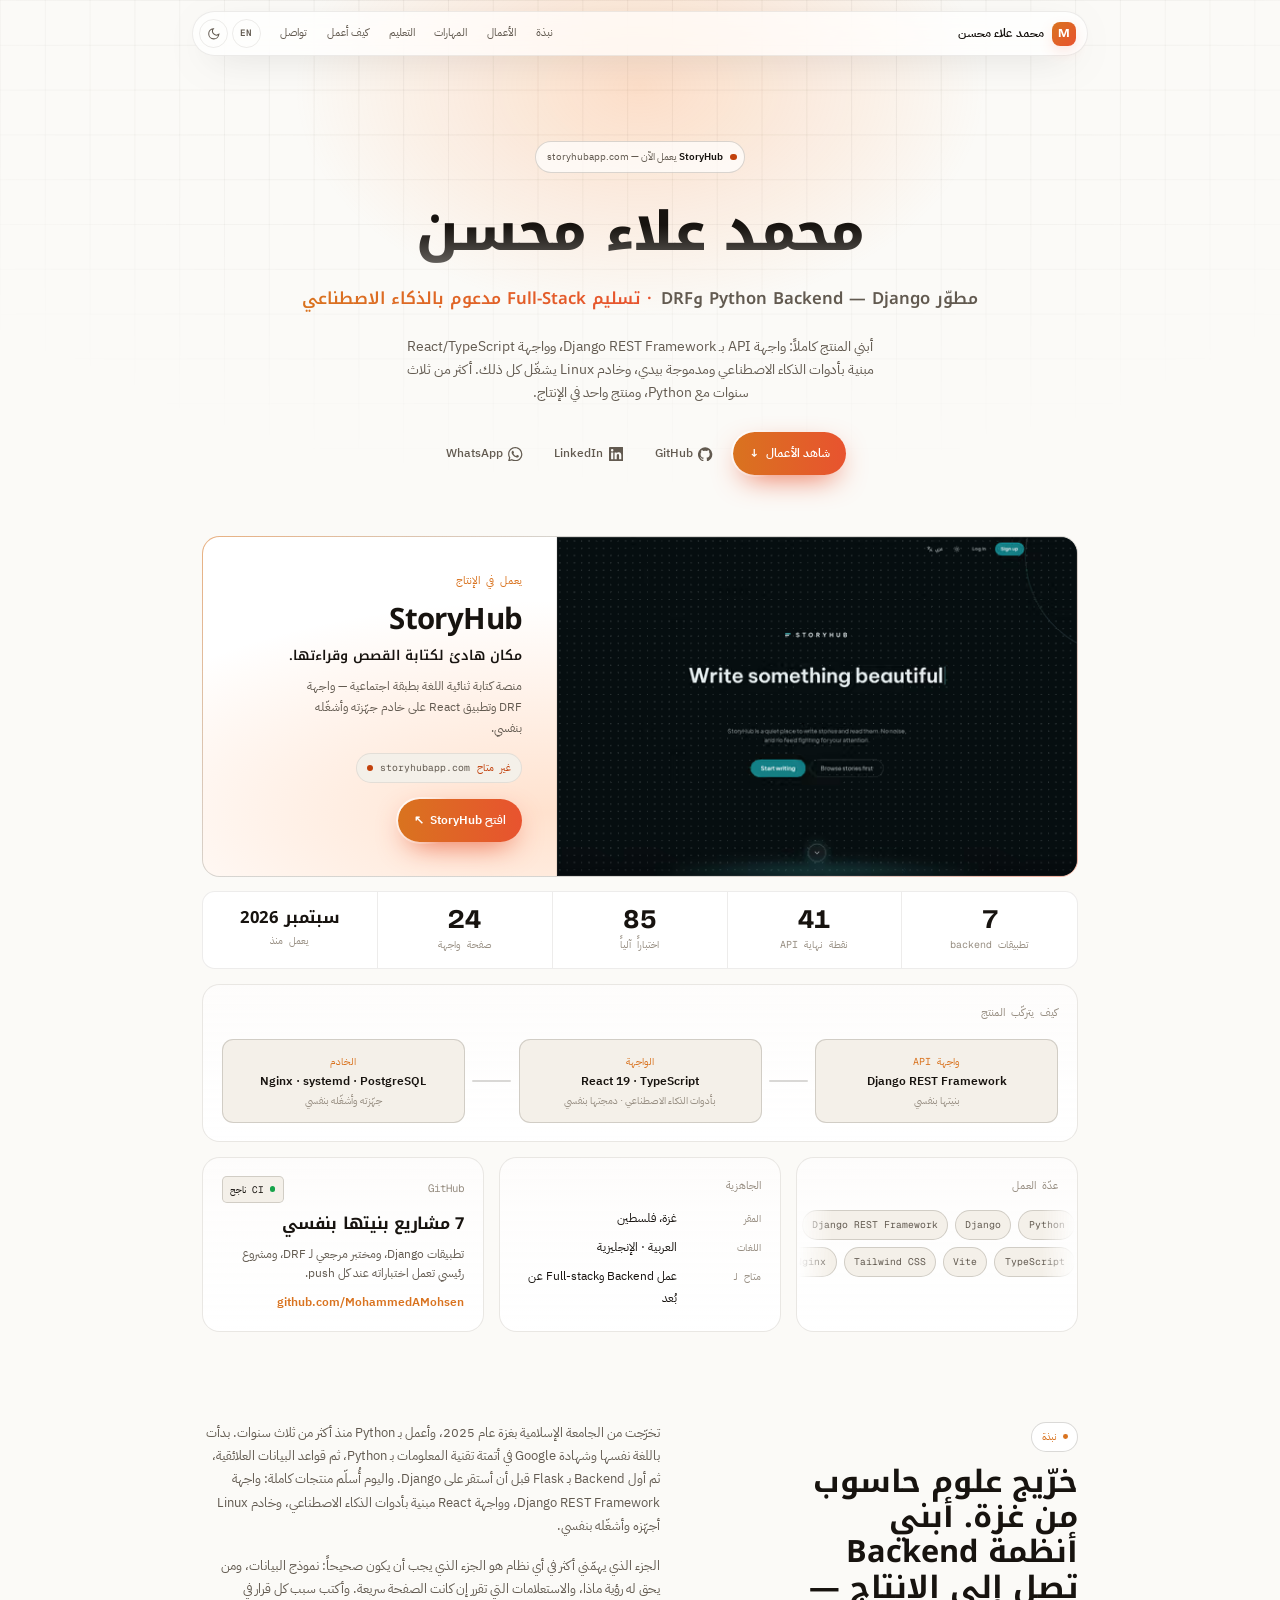
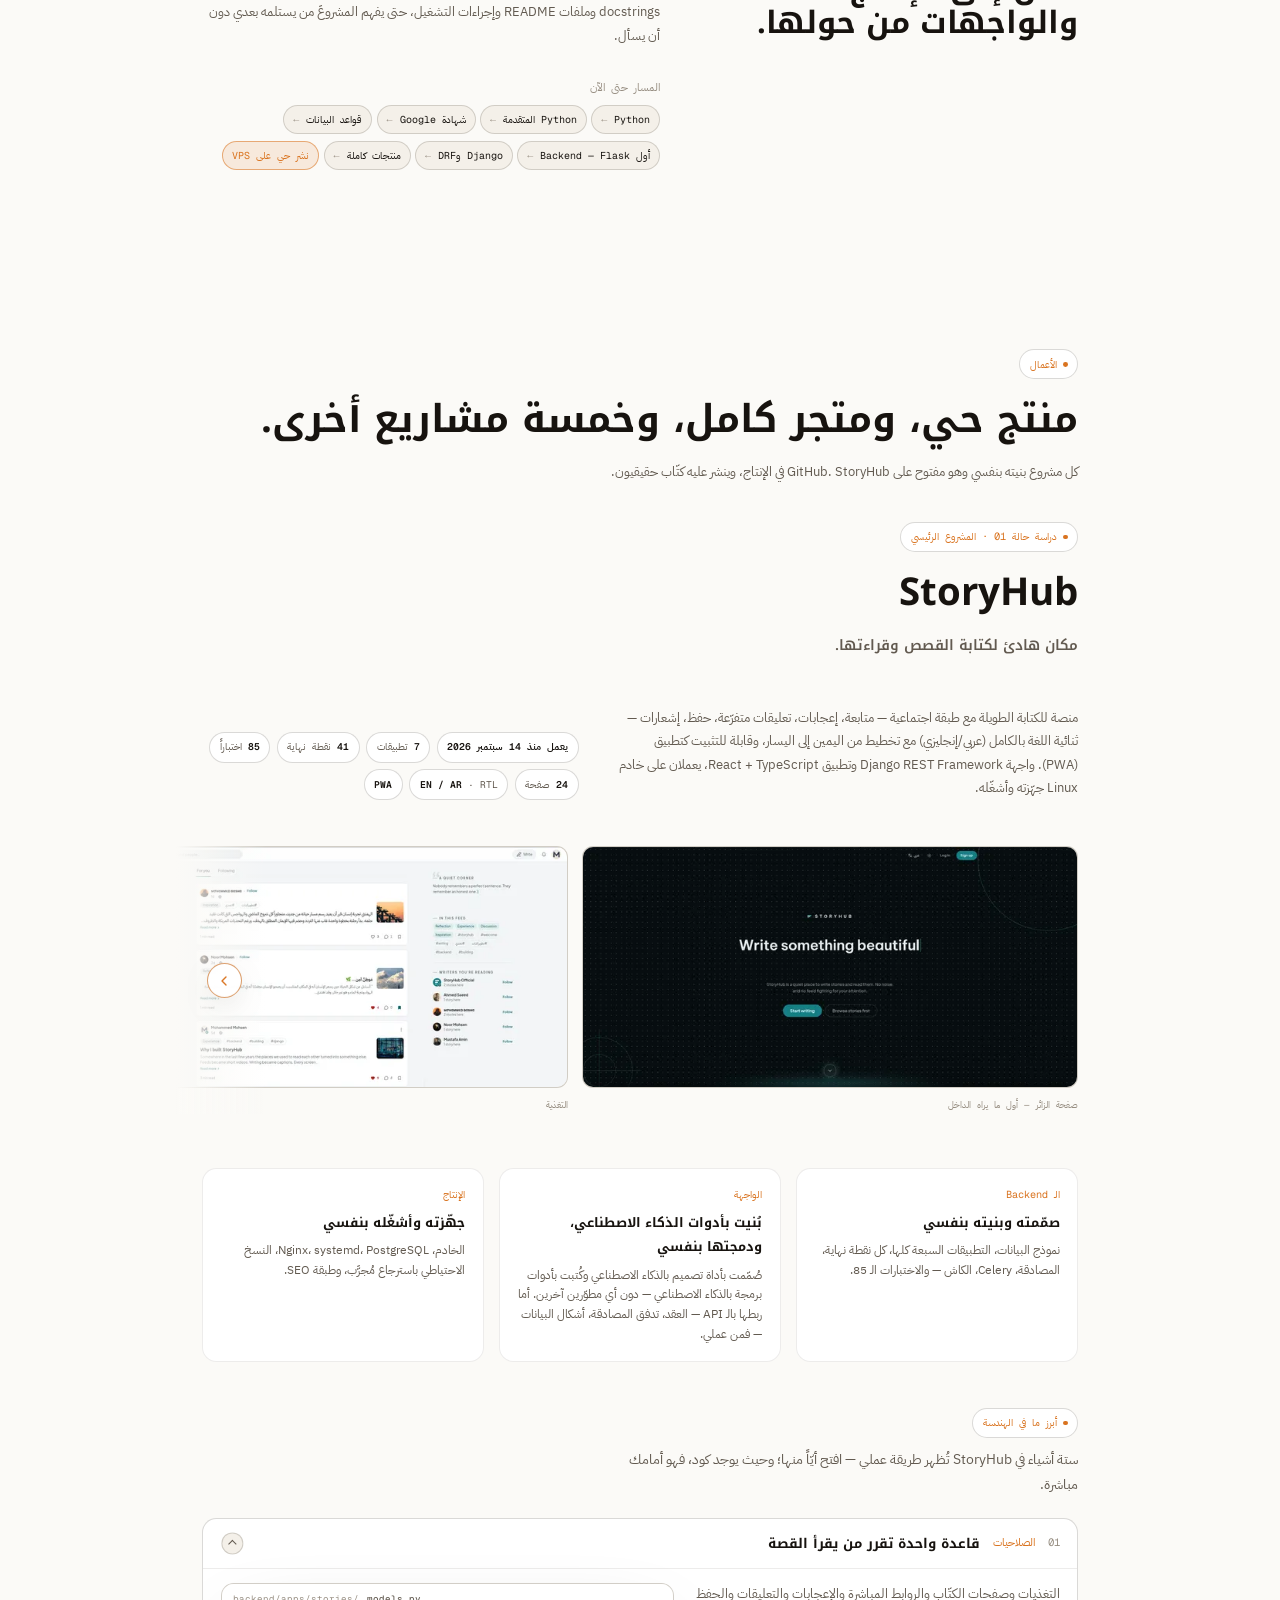
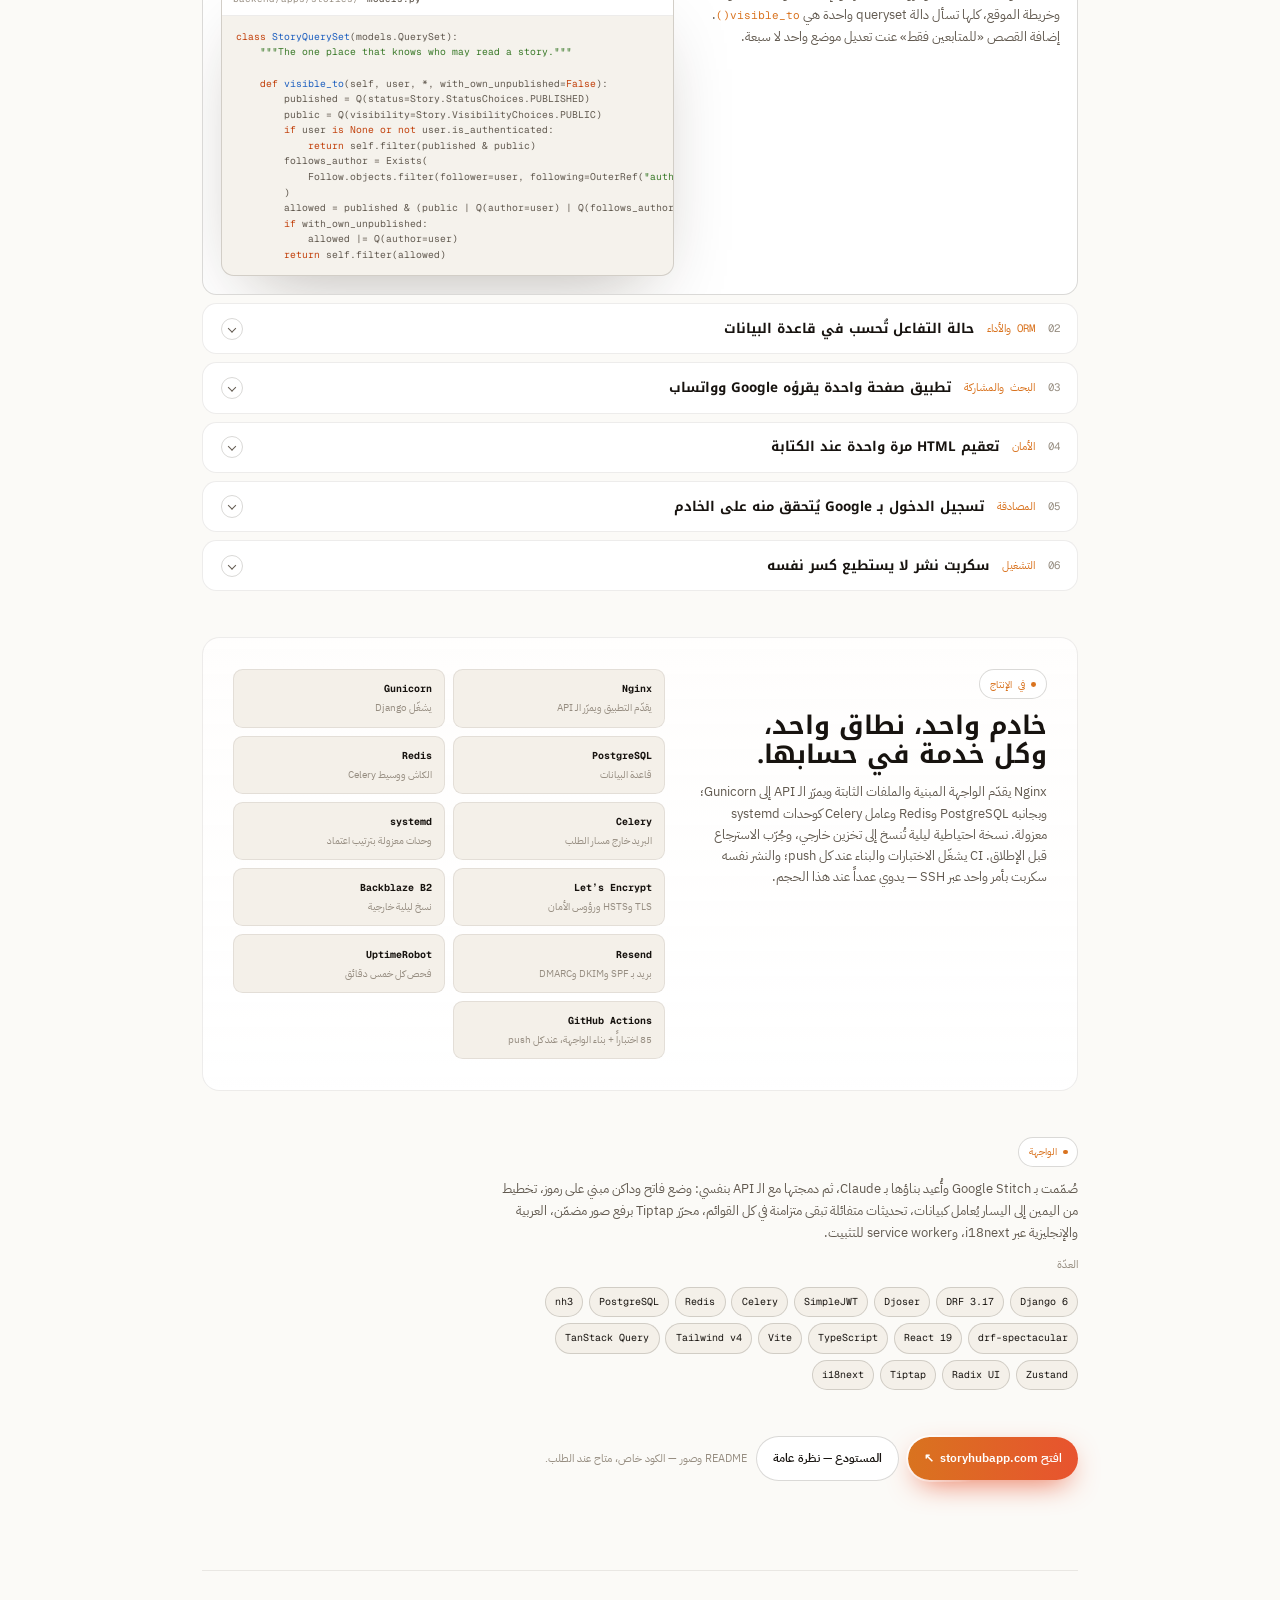
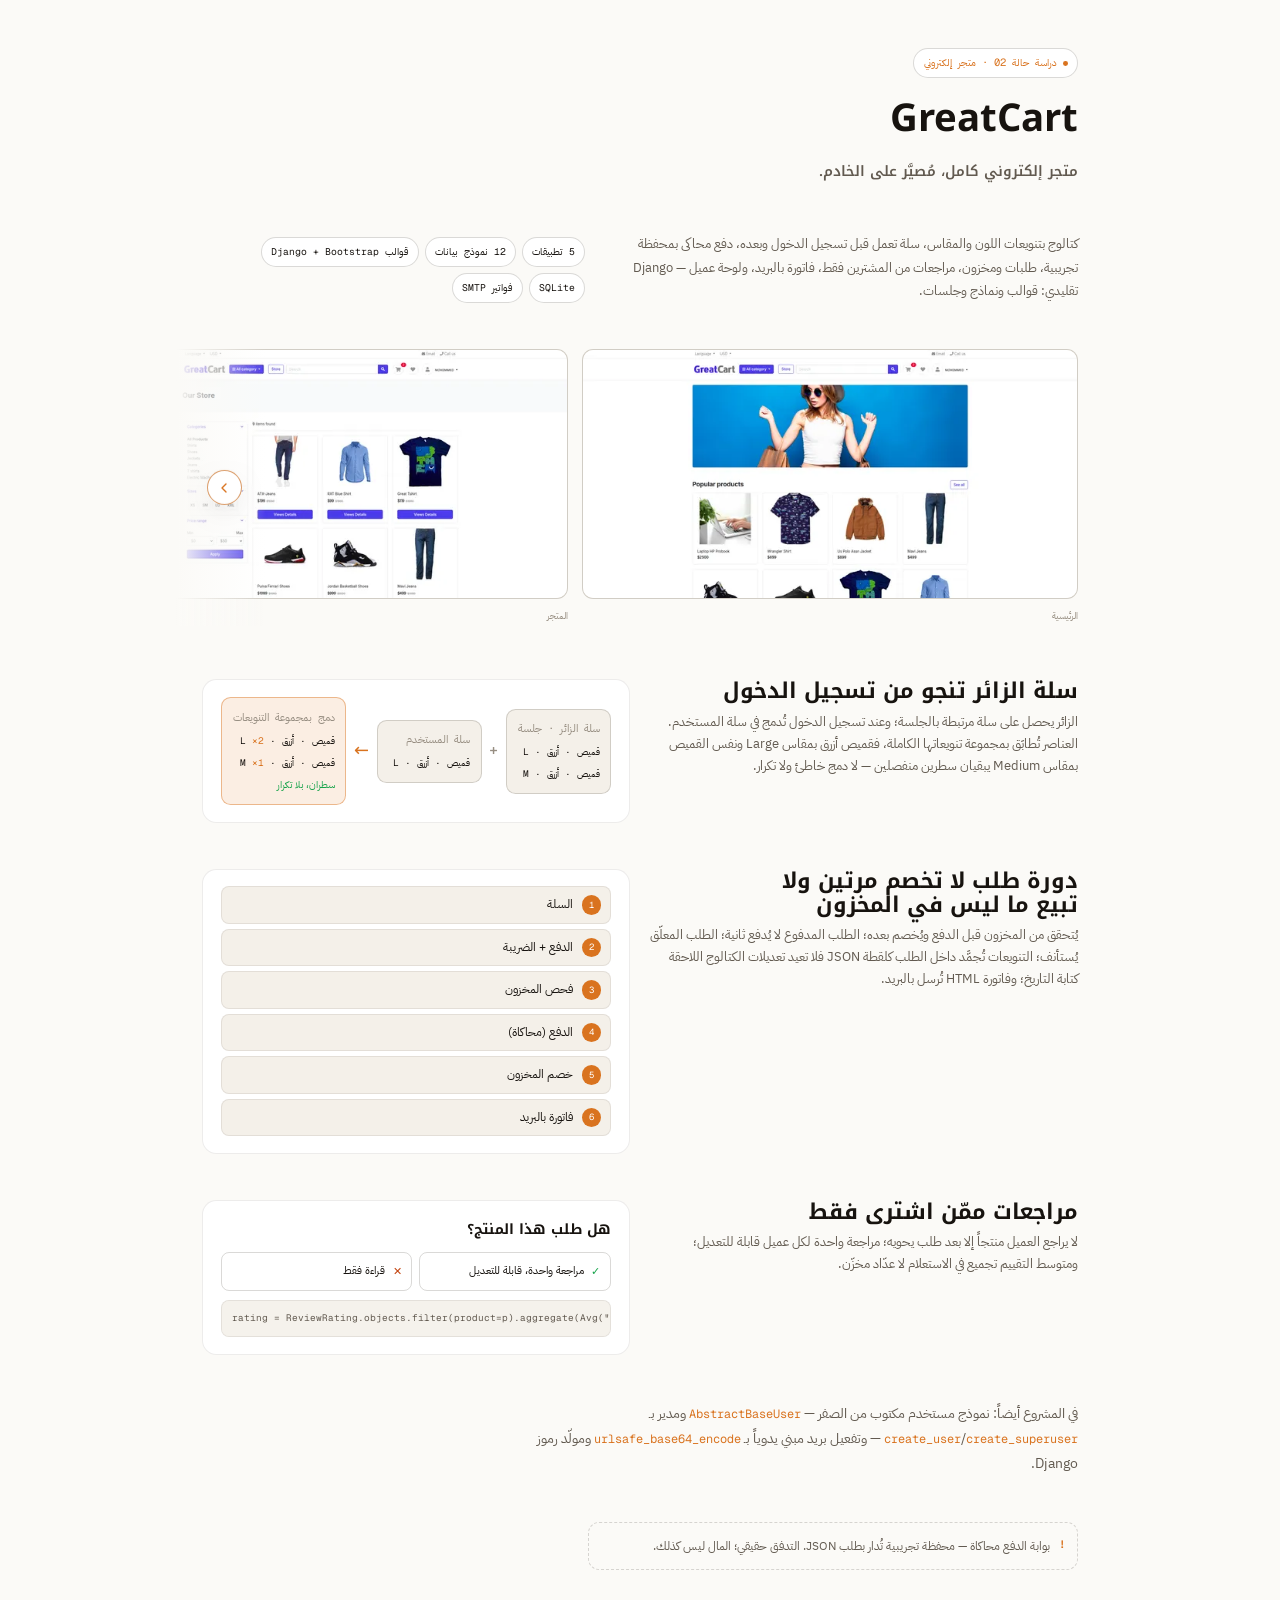
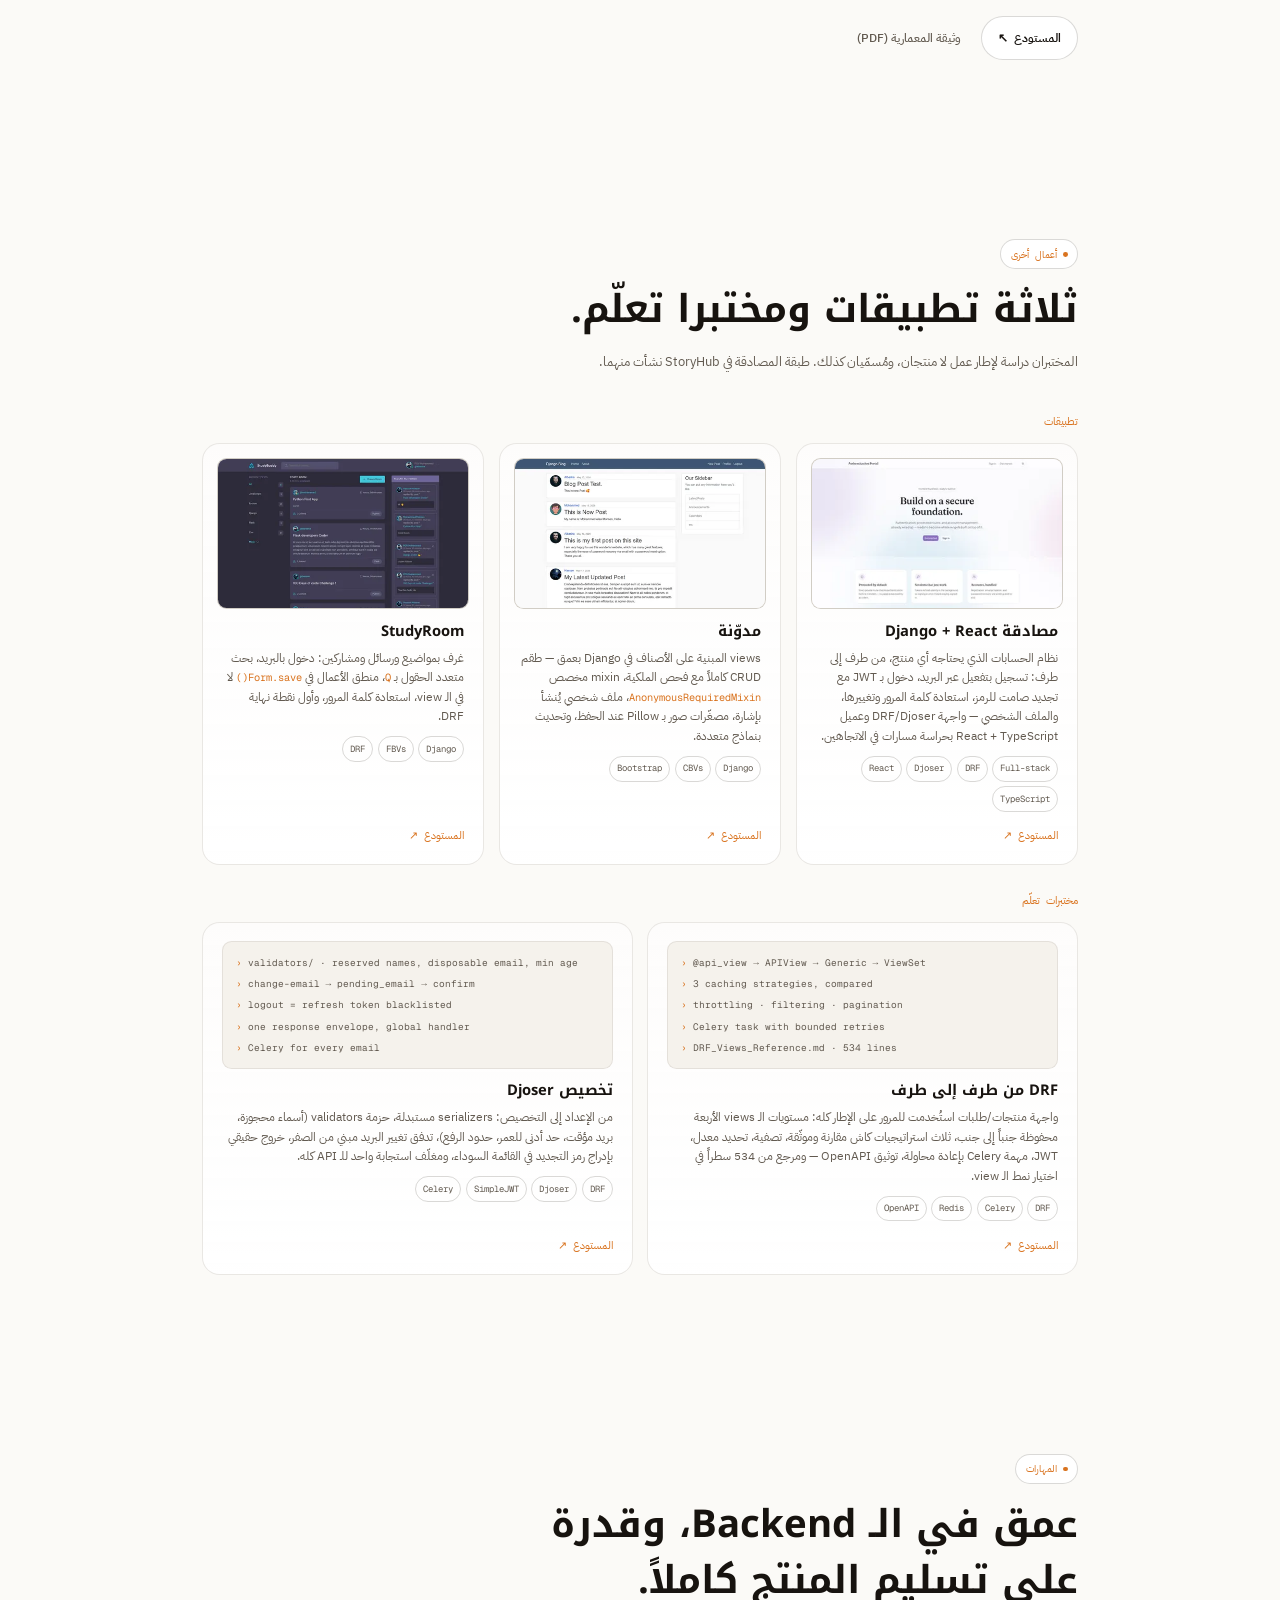
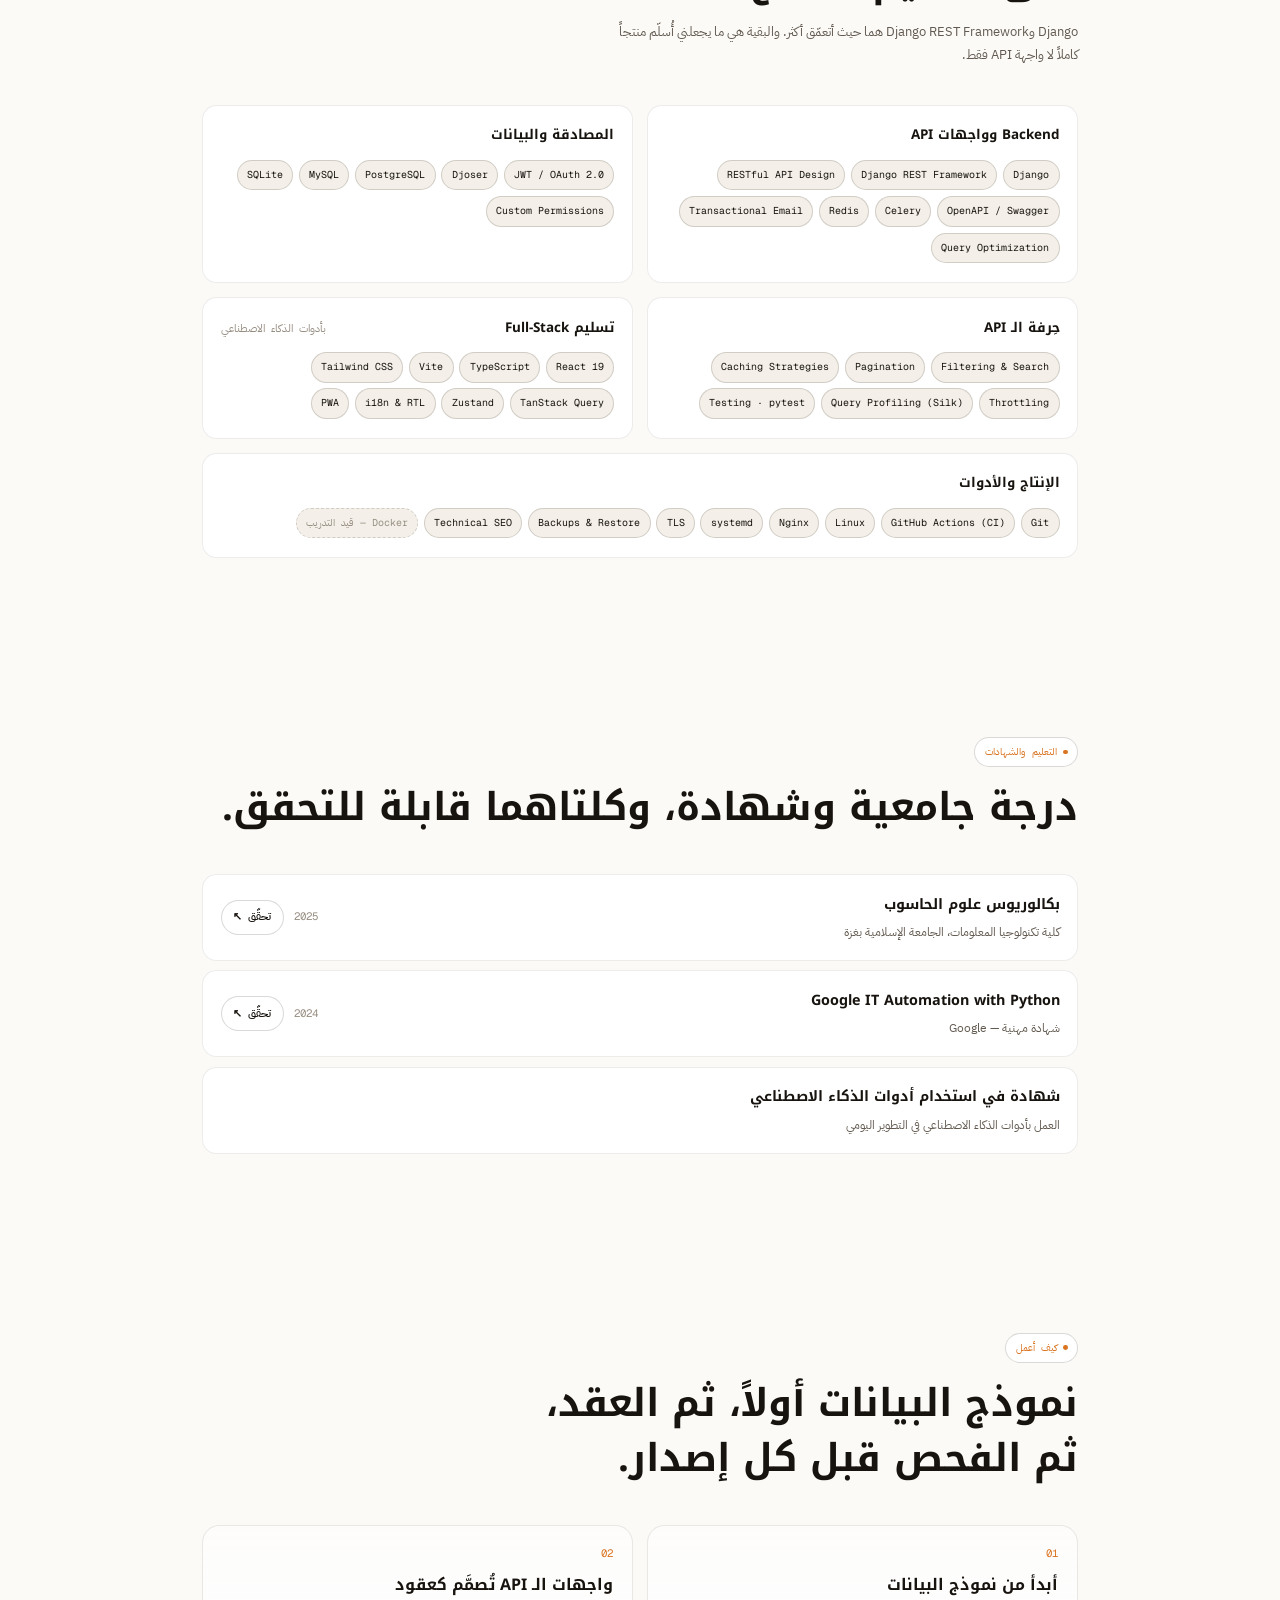
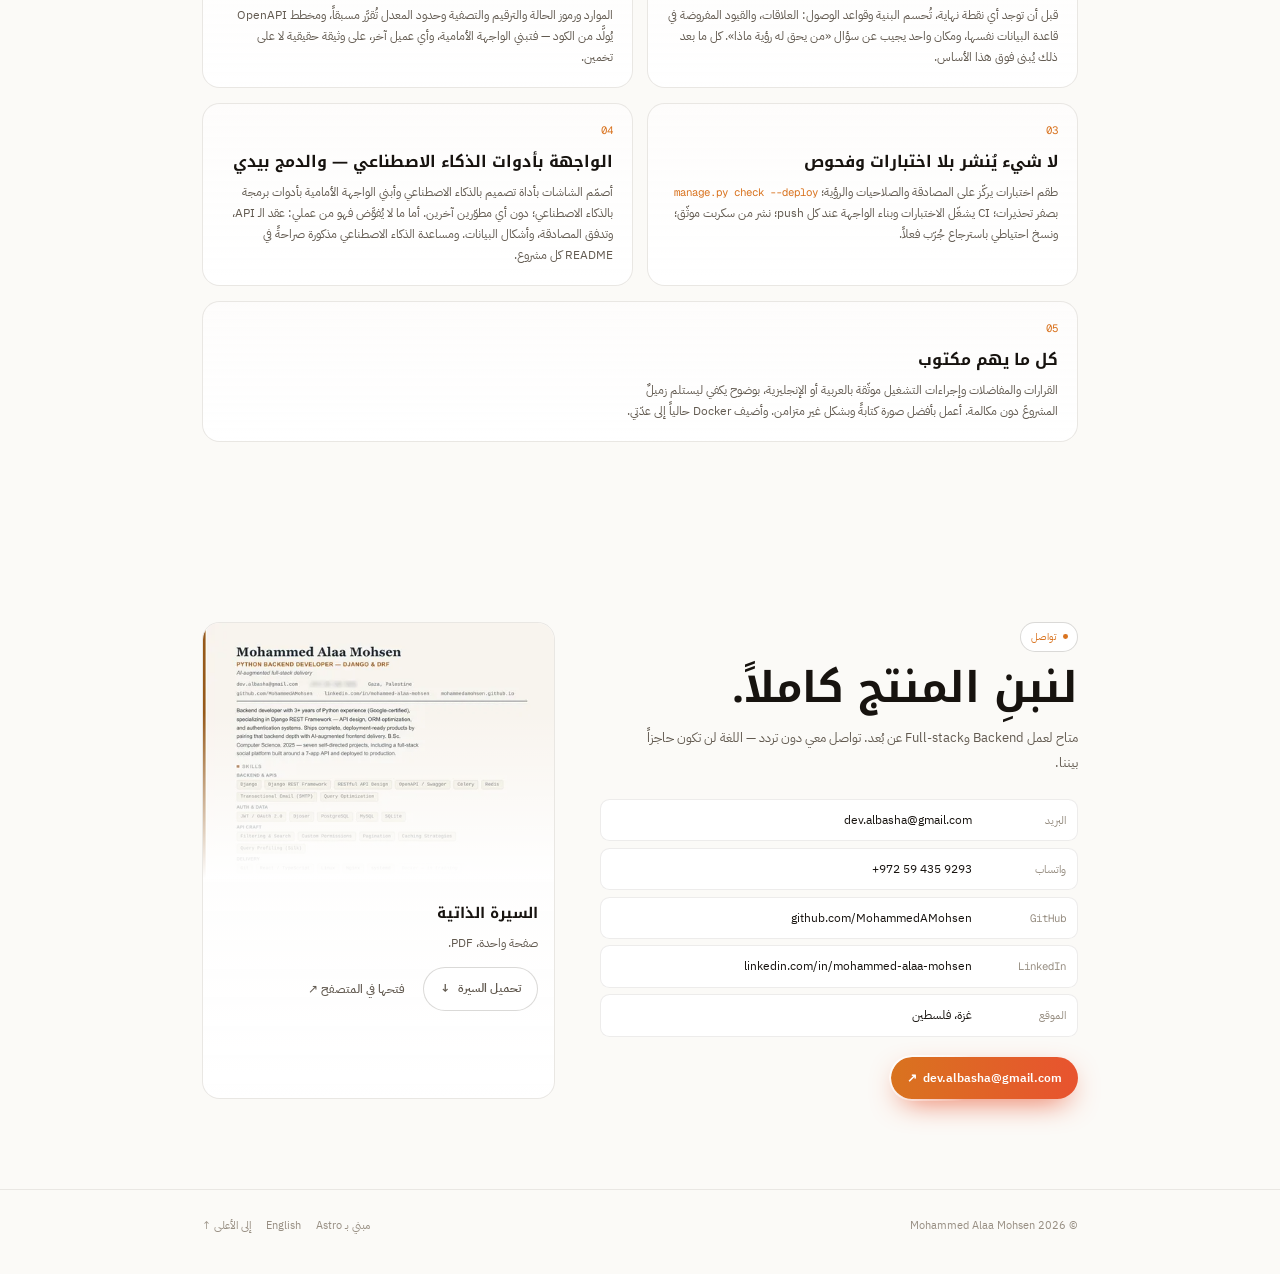
==== ar/index.html @ 3c4fafa9 "Publish 2026-09-22 10:45 UTC" ====
<!DOCTYPE html><html lang="ar" dir="rtl"> <head><meta charset="utf-8"><meta name="viewport" content="width=device-width, initial-scale=1, viewport-fit=cover"><title>محمد علاء محسن — مطوّر Python Backend · Django وDRF</title><meta name="description" content="مطوّر Python Backend يبني واجهات Django REST Framework ويوصلها إلى الإنتاج — نمذجة بيانات، مصادقة، تحسين استعلامات، مهام خلفية — مع تسليم Full-stack مدعوم بالذكاء الاصطناعي. StoryHub يعمل الآن على storyhubapp.com."><link rel="canonical" href="https://mohammedamohsen.github.io/ar/"><link rel="alternate" hreflang="en" href="https://mohammedamohsen.github.io/"><link rel="alternate" hreflang="ar" href="https://mohammedamohsen.github.io/ar/"><link rel="alternate" hreflang="x-default" href="https://mohammedamohsen.github.io/"><link rel="icon" href="/favicon.svg" type="image/svg+xml"><link rel="apple-touch-icon" href="/apple-touch-icon.png"><meta name="theme-color" content="#0C0B0A" media="(prefers-color-scheme: dark)"><meta name="theme-color" content="#FBFAF7" media="(prefers-color-scheme: light)"><meta property="og:type" content="website"><meta property="og:site_name" content="Mohammed Alaa Mohsen"><meta property="og:title" content="محمد علاء محسن — مطوّر Python Backend · Django وDRF"><meta property="og:description" content="مطوّر Python Backend يبني واجهات Django REST Framework ويوصلها إلى الإنتاج — نمذجة بيانات، مصادقة، تحسين استعلامات، مهام خلفية — مع تسليم Full-stack مدعوم بالذكاء الاصطناعي. StoryHub يعمل الآن على storyhubapp.com."><meta property="og:url" content="https://mohammedamohsen.github.io/ar/"><meta property="og:image" content="https://mohammedamohsen.github.io/og.png"><meta property="og:image:width" content="1200"><meta property="og:image:height" content="630"><meta property="og:locale" content="ar_PS"><meta property="og:locale:alternate" content="en_US"><meta name="twitter:card" content="summary_large_image"><meta name="twitter:title" content="محمد علاء محسن — مطوّر Python Backend · Django وDRF"><meta name="twitter:description" content="مطوّر Python Backend يبني واجهات Django REST Framework ويوصلها إلى الإنتاج — نمذجة بيانات، مصادقة، تحسين استعلامات، مهام خلفية — مع تسليم Full-stack مدعوم بالذكاء الاصطناعي. StoryHub يعمل الآن على storyhubapp.com."><meta name="twitter:image" content="https://mohammedamohsen.github.io/og.png"><script>
      // Theme before first paint: an explicit choice wins, otherwise the system decides.
      try { var th = localStorage.getItem('theme'); if (th === 'light' || th === 'dark') document.documentElement.setAttribute('data-theme', th); } catch (e) {}
    </script><script type="application/ld+json">{"@context":"https://schema.org","@type":"Person","name":"Mohammed Alaa Mohsen","alternateName":"محمد علاء محسن","url":"https://mohammedamohsen.github.io","jobTitle":"Python Backend Developer (Django & DRF)","email":"mailto:dev.albasha@gmail.com","address":{"@type":"PostalAddress","addressLocality":"Gaza","addressCountry":"PS"},"sameAs":["https://github.com/MohammedAMohsen","https://www.linkedin.com/in/mohammed-alaa-mohsen","https://storyhubapp.com"],"alumniOf":{"@type":"CollegeOrUniversity","name":"Islamic University of Gaza"},"knowsAbout":["Python","Django","Django REST Framework","PostgreSQL","Redis","Celery","React","TypeScript","Nginx","Linux"]}</script><link rel="stylesheet" href="/_astro/index.escBcX1n.css">
<link rel="stylesheet" href="/_astro/index.BTdJ4Ufk.css"></head> <body> <a class="skip" href="#main">تخطَّ إلى المحتوى</a> <div class="atmos" aria-hidden="true"><div class="grid"></div><div class="glow"></div></div> <header class="nav" id="nav" data-astro-cid-dmqpwcec> <a class="brand" href="/ar/" data-astro-cid-dmqpwcec><span class="mark" aria-hidden="true" data-astro-cid-dmqpwcec>M</span><span class="bname" data-astro-cid-dmqpwcec>محمد علاء محسن</span></a> <nav aria-label="القائمة" id="menu-panel" data-astro-cid-dmqpwcec> <a href="/ar/#about" data-astro-cid-dmqpwcec>نبذة</a><a href="/ar/#work" data-astro-cid-dmqpwcec>الأعمال</a><a href="/ar/#skills" data-astro-cid-dmqpwcec>المهارات</a><a href="/ar/#education" data-astro-cid-dmqpwcec>التعليم</a><a href="/ar/#how" data-astro-cid-dmqpwcec>كيف أعمل</a><a href="/ar/#contact" data-astro-cid-dmqpwcec>تواصل</a> </nav> <button class="ic menu" id="menu" type="button" aria-label="القائمة" aria-expanded="false" aria-controls="menu-panel" data-astro-cid-dmqpwcec> <svg viewBox="0 0 24 24" fill="none" stroke="currentColor" stroke-width="2" stroke-linecap="round" data-astro-cid-dmqpwcec><path d="M4 7h16M4 12h16M4 17h16" data-astro-cid-dmqpwcec></path></svg> </button> <div class="ctl" data-astro-cid-dmqpwcec> <a class="ic lang" href="/" hreflang="en" lang="en" aria-label="English" title="English" data-astro-cid-dmqpwcec>EN</a> <button class="ic" id="theme" type="button" aria-label="تبديل الوضع" title="تبديل الوضع" data-astro-cid-dmqpwcec> <svg class="ico-sun" viewBox="0 0 24 24" fill="none" stroke="currentColor" stroke-width="1.8" stroke-linecap="round" data-astro-cid-dmqpwcec><circle cx="12" cy="12" r="4" data-astro-cid-dmqpwcec></circle><path d="M12 2v2M12 20v2M4.9 4.9l1.4 1.4M17.7 17.7l1.4 1.4M2 12h2M20 12h2M4.9 19.1l1.4-1.4M17.7 6.3l1.4-1.4" data-astro-cid-dmqpwcec></path></svg> <svg class="ico-moon" viewBox="0 0 24 24" fill="none" stroke="currentColor" stroke-width="1.8" stroke-linecap="round" data-astro-cid-dmqpwcec><path d="M21 12.8A9 9 0 1 1 11.2 3a7 7 0 0 0 9.8 9.8z" data-astro-cid-dmqpwcec></path></svg> </button> </div> </header>  <main id="main">  <section class="hero wrap" data-astro-cid-bbe6dxrz> <div class="up" data-astro-cid-bbe6dxrz><a class="pill" href="https://storyhubapp.com" target="_blank" rel="noopener" data-astro-cid-bbe6dxrz><span class="dot wait" data-live-dot data-astro-cid-bbe6dxrz></span><span data-astro-cid-bbe6dxrz><b data-astro-cid-bbe6dxrz>StoryHub</b> يعمل الآن — storyhubapp.com</span></a></div> <h1 class="up" data-astro-cid-bbe6dxrz>محمد علاء محسن</h1> <p class="role up" data-astro-cid-bbe6dxrz><span data-astro-cid-bbe6dxrz>مطوّر Python Backend — Django وDRF</span><span class="hi" data-astro-cid-bbe6dxrz>· تسليم Full-Stack مدعوم بالذكاء الاصطناعي</span></p> <p class="lede up" data-astro-cid-bbe6dxrz>أبني المنتج كاملاً: واجهة API بـ Django REST Framework، وواجهة React/TypeScript مبنية بأدوات الذكاء الاصطناعي ومدموجة بيدي، وخادم Linux يشغّل كل ذلك. أكثر من ثلاث سنوات مع Python، ومنتج واحد في الإنتاج.</p> <div class="cta up" data-astro-cid-bbe6dxrz> <a class="btn primary" href="#work" data-astro-cid-bbe6dxrz><span data-astro-cid-bbe6dxrz>شاهد الأعمال</span> <span class="arr down" data-astro-cid-bbe6dxrz>↓</span></a> <a class="ghost" href="https://github.com/MohammedAMohsen" target="_blank" rel="noopener" data-astro-cid-bbe6dxrz><svg viewBox="0 0 24 24" fill="currentColor" aria-hidden="true" data-astro-cid-bbe6dxrz><path d="M12 .5a12 12 0 0 0-3.8 23.4c.6.1.8-.3.8-.6v-2.2c-3.3.7-4-1.4-4-1.4-.6-1.4-1.4-1.8-1.4-1.8-1.1-.7.1-.7.1-.7 1.2.1 1.8 1.2 1.8 1.2 1.1 1.9 2.8 1.3 3.5 1 .1-.8.4-1.3.8-1.6-2.7-.3-5.5-1.3-5.5-5.9 0-1.3.5-2.4 1.2-3.2-.1-.3-.5-1.5.1-3.2 0 0 1-.3 3.3 1.2a11.5 11.5 0 0 1 6 0c2.3-1.5 3.3-1.2 3.3-1.2.7 1.7.3 2.9.1 3.2.8.8 1.2 1.9 1.2 3.2 0 4.6-2.8 5.6-5.5 5.9.4.4.8 1.1.8 2.2v3.3c0 .3.2.7.8.6A12 12 0 0 0 12 .5z" data-astro-cid-bbe6dxrz></path></svg>GitHub</a> <a class="ghost" href="https://www.linkedin.com/in/mohammed-alaa-mohsen" target="_blank" rel="noopener" data-astro-cid-bbe6dxrz><svg viewBox="0 0 24 24" fill="currentColor" aria-hidden="true" data-astro-cid-bbe6dxrz><path d="M20.4 20.4h-3.6v-5.6c0-1.3 0-3-1.8-3s-2.1 1.4-2.1 2.9v5.7H9.3V9h3.4v1.6h.1c.5-.9 1.6-1.8 3.4-1.8 3.6 0 4.3 2.4 4.3 5.5v6.1zM5.3 7.4a2.1 2.1 0 1 1 0-4.2 2.1 2.1 0 0 1 0 4.2zM7.1 20.4H3.5V9h3.6v11.4zM22.2 0H1.8C.8 0 0 .8 0 1.7v20.6c0 .9.8 1.7 1.8 1.7h20.4c1 0 1.8-.8 1.8-1.7V1.7C24 .8 23.2 0 22.2 0z" data-astro-cid-bbe6dxrz></path></svg>LinkedIn</a> <a class="ghost" href="https://wa.me/972594359293" target="_blank" rel="noopener" data-astro-cid-bbe6dxrz><svg viewBox="0 0 24 24" fill="currentColor" aria-hidden="true" data-astro-cid-bbe6dxrz><path d="M17.472 14.382c-.297-.149-1.758-.867-2.03-.967-.273-.099-.471-.148-.67.15-.197.297-.767.966-.94 1.164-.173.199-.347.223-.644.075-.297-.15-1.255-.463-2.39-1.475-.883-.788-1.48-1.761-1.653-2.059-.173-.297-.018-.458.13-.606.134-.133.298-.347.446-.52.149-.174.198-.298.298-.497.099-.198.05-.371-.025-.52-.075-.149-.669-1.612-.916-2.207-.242-.579-.487-.5-.669-.51-.173-.008-.371-.01-.57-.01-.198 0-.52.074-.792.372-.272.297-1.04 1.016-1.04 2.479 0 1.462 1.065 2.875 1.213 3.074.149.198 2.096 3.2 5.077 4.487.709.306 1.262.489 1.694.625.712.227 1.36.195 1.871.118.571-.085 1.758-.719 2.006-1.413.248-.694.248-1.289.173-1.413-.074-.124-.272-.198-.57-.347m-5.421 7.403h-.004a9.87 9.87 0 01-5.031-1.378l-.361-.214-3.741.982.998-3.648-.235-.374a9.86 9.86 0 01-1.51-5.26c.001-5.45 4.436-9.884 9.888-9.884 2.64 0 5.122 1.03 6.988 2.898a9.825 9.825 0 012.893 6.994c-.003 5.45-4.437 9.884-9.885 9.884m8.413-18.297A11.815 11.815 0 0012.05 0C5.495 0 .16 5.335.157 11.892c0 2.096.547 4.142 1.588 5.945L.057 24l6.305-1.654a11.882 11.882 0 005.683 1.448h.005c6.554 0 11.89-5.335 11.893-11.893a11.821 11.821 0 00-3.48-8.413z" data-astro-cid-bbe6dxrz></path></svg>WhatsApp</a> </div> <div class="bento" data-astro-cid-bbe6dxrz> <div class="panel up" data-astro-cid-bbe6dxrz> <a class="shot" href="https://storyhubapp.com" target="_blank" rel="noopener" aria-label="StoryHub — storyhubapp.com" data-astro-cid-bbe6dxrz> <picture data-astro-cid-bbe6dxrz="true"> <source srcset="/_astro/sh-landing.II7mKoD-_Z1y7ARc.avif 720w, /_astro/sh-landing.II7mKoD-_2cxHoh.avif 1080w, /_astro/sh-landing.II7mKoD-_1Q6J4m.avif 1440w" type="image/avif" sizes="(max-width: 900px) 96vw, 560px"><source srcset="/_astro/sh-landing.II7mKoD-_Z1nvWEI.webp 720w, /_astro/sh-landing.II7mKoD-_2uXtU5.webp 1080w, /_astro/sh-landing.II7mKoD-_29wvAa.webp 1440w" type="image/webp" sizes="(max-width: 900px) 96vw, 560px">  <img src="/_astro/sh-landing.II7mKoD-_1MIRtX.png" srcset="/_astro/sh-landing.II7mKoD-_13F6hG.png 720w, /_astro/sh-landing.II7mKoD-_237kjL.png 1080w, /_astro/sh-landing.II7mKoD-_1GFlYQ.png 1440w" sizes="(max-width: 900px) 96vw, 560px" alt="StoryHub — the landing page" loading="eager" data-astro-cid-bbe6dxrz="true" decoding="async" fetchpriority="auto" width="1908" height="928"> </picture> </a> <div class="about" data-astro-cid-bbe6dxrz> <span class="mono kicker" data-astro-cid-bbe6dxrz>يعمل في الإنتاج</span> <h3 data-astro-cid-bbe6dxrz>StoryHub</h3> <p class="tagline" data-astro-cid-bbe6dxrz>مكان هادئ لكتابة القصص وقراءتها.</p> <p class="desc" data-astro-cid-bbe6dxrz>منصة كتابة ثنائية اللغة بطبقة اجتماعية — واجهة DRF وتطبيق React على خادم جهّزته وأشغّله بنفسي.</p> <span class="status" data-astro-cid-bbe6dxrz><span class="dot wait" data-live-dot data-astro-cid-bbe6dxrz></span><span class="host" data-astro-cid-bbe6dxrz>storyhubapp.com</span><span class="state" data-live-text data-online="يعمل" data-offline="غير متاح" data-astro-cid-bbe6dxrz>جارٍ الفحص</span></span> <a class="btn primary" href="https://storyhubapp.com" target="_blank" rel="noopener" data-astro-cid-bbe6dxrz><span data-astro-cid-bbe6dxrz>افتح StoryHub</span> <span class="arr" data-astro-cid-bbe6dxrz>↗</span></a> </div> </div> <div class="stats up" aria-label="StoryHub بالأرقام" data-astro-cid-bbe6dxrz> <div data-astro-cid-bbe6dxrz><b data-astro-cid-bbe6dxrz><span data-count="7" data-astro-cid-bbe6dxrz>7</span></b><small data-astro-cid-bbe6dxrz>تطبيقات backend</small></div> <div data-astro-cid-bbe6dxrz><b data-astro-cid-bbe6dxrz><span data-count="41" data-astro-cid-bbe6dxrz>41</span></b><small data-astro-cid-bbe6dxrz>نقطة نهاية API</small></div> <div data-astro-cid-bbe6dxrz><b data-astro-cid-bbe6dxrz><span data-count="85" data-astro-cid-bbe6dxrz>85</span></b><small data-astro-cid-bbe6dxrz>اختباراً آلياً</small></div> <div data-astro-cid-bbe6dxrz><b data-astro-cid-bbe6dxrz><span data-count="24" data-astro-cid-bbe6dxrz>24</span></b><small data-astro-cid-bbe6dxrz>صفحة واجهة</small></div> <div data-astro-cid-bbe6dxrz><b class="since" data-astro-cid-bbe6dxrz>سبتمبر 2026</b><small data-astro-cid-bbe6dxrz>يعمل منذ</small></div> </div> <script>
      // Zero the counters as soon as the parser reaches them, so the first paint never shows the final numbers.
      if (!matchMedia('(prefers-reduced-motion: reduce)').matches) document.querySelectorAll('.stats [data-count]').forEach(function (el) { el.textContent = '0'; });
    </script> <div class="tile c up" data-astro-cid-bbe6dxrz><div class="in" data-astro-cid-bbe6dxrz> <div class="lab" data-astro-cid-bbe6dxrz><span class="mono" data-astro-cid-bbe6dxrz>كيف يتركّب المنتج</span></div> <div class="beam" aria-hidden="false" data-astro-cid-bbe6dxrz> <div class="node" data-astro-cid-bbe6dxrz><span class="k" data-astro-cid-bbe6dxrz>واجهة API</span><span class="v" data-astro-cid-bbe6dxrz>Django REST Framework</span><span class="w" data-astro-cid-bbe6dxrz>بنيتها بنفسي</span></div> <div class="wire" data-astro-cid-bbe6dxrz><i data-astro-cid-bbe6dxrz></i></div> <div class="node" data-astro-cid-bbe6dxrz><span class="k" data-astro-cid-bbe6dxrz>الواجهة</span><span class="v" data-astro-cid-bbe6dxrz>React 19 · TypeScript</span><span class="w" data-astro-cid-bbe6dxrz>بأدوات الذكاء الاصطناعي · دمجتها بنفسي</span></div> <div class="wire" data-astro-cid-bbe6dxrz><i data-astro-cid-bbe6dxrz></i></div> <div class="node" data-astro-cid-bbe6dxrz><span class="k" data-astro-cid-bbe6dxrz>الخادم</span><span class="v" data-astro-cid-bbe6dxrz>Nginx · systemd · PostgreSQL</span><span class="w" data-astro-cid-bbe6dxrz>جهّزته وأشغّله بنفسي</span></div> </div> </div></div> <div class="tile d up" data-astro-cid-bbe6dxrz><div class="in" data-astro-cid-bbe6dxrz> <div class="lab" data-astro-cid-bbe6dxrz><span class="mono" data-astro-cid-bbe6dxrz>عدّة العمل</span></div> <div class="marq" data-astro-cid-bbe6dxrz> <div class="row" data-astro-cid-bbe6dxrz><span class="tag" data-astro-cid-bbe6dxrz>Python</span><span class="tag" data-astro-cid-bbe6dxrz>Django</span><span class="tag" data-astro-cid-bbe6dxrz>Django REST Framework</span><span class="tag" data-astro-cid-bbe6dxrz>RESTful API Design</span><span class="tag" data-astro-cid-bbe6dxrz>PostgreSQL</span><span class="tag" data-astro-cid-bbe6dxrz>Redis</span><span class="tag" data-astro-cid-bbe6dxrz>Celery</span><span class="tag" data-astro-cid-bbe6dxrz>JWT / OAuth 2.0</span><span class="tag" data-astro-cid-bbe6dxrz>React 19</span><span class="tag" data-astro-cid-bbe6dxrz>Python</span><span class="tag" data-astro-cid-bbe6dxrz>Django</span><span class="tag" data-astro-cid-bbe6dxrz>Django REST Framework</span><span class="tag" data-astro-cid-bbe6dxrz>RESTful API Design</span><span class="tag" data-astro-cid-bbe6dxrz>PostgreSQL</span><span class="tag" data-astro-cid-bbe6dxrz>Redis</span><span class="tag" data-astro-cid-bbe6dxrz>Celery</span><span class="tag" data-astro-cid-bbe6dxrz>JWT / OAuth 2.0</span><span class="tag" data-astro-cid-bbe6dxrz>React 19</span></div> <div class="row rev" data-astro-cid-bbe6dxrz><span class="tag" data-astro-cid-bbe6dxrz>TypeScript</span><span class="tag" data-astro-cid-bbe6dxrz>Vite</span><span class="tag" data-astro-cid-bbe6dxrz>Tailwind CSS</span><span class="tag" data-astro-cid-bbe6dxrz>Nginx</span><span class="tag" data-astro-cid-bbe6dxrz>systemd</span><span class="tag" data-astro-cid-bbe6dxrz>Linux</span><span class="tag" data-astro-cid-bbe6dxrz>GitHub Actions</span><span class="tag" data-astro-cid-bbe6dxrz>OpenAPI</span><span class="tag" data-astro-cid-bbe6dxrz>PWA</span><span class="tag" data-astro-cid-bbe6dxrz>TypeScript</span><span class="tag" data-astro-cid-bbe6dxrz>Vite</span><span class="tag" data-astro-cid-bbe6dxrz>Tailwind CSS</span><span class="tag" data-astro-cid-bbe6dxrz>Nginx</span><span class="tag" data-astro-cid-bbe6dxrz>systemd</span><span class="tag" data-astro-cid-bbe6dxrz>Linux</span><span class="tag" data-astro-cid-bbe6dxrz>GitHub Actions</span><span class="tag" data-astro-cid-bbe6dxrz>OpenAPI</span><span class="tag" data-astro-cid-bbe6dxrz>PWA</span></div> </div> </div></div> <div class="tile e up" data-astro-cid-bbe6dxrz><div class="in" data-astro-cid-bbe6dxrz> <div class="lab" data-astro-cid-bbe6dxrz><span class="mono" data-astro-cid-bbe6dxrz>الجاهزية</span></div> <div class="kv" data-astro-cid-bbe6dxrz> <div data-astro-cid-bbe6dxrz><span class="k" data-astro-cid-bbe6dxrz>المقر</span><span data-astro-cid-bbe6dxrz>غزة، فلسطين</span></div> <div data-astro-cid-bbe6dxrz><span class="k" data-astro-cid-bbe6dxrz>اللغات</span><span data-astro-cid-bbe6dxrz>العربية · الإنجليزية</span></div> <div data-astro-cid-bbe6dxrz><span class="k" data-astro-cid-bbe6dxrz>متاح لـ</span><span data-astro-cid-bbe6dxrz>عمل Backend وFull-stack عن بُعد</span></div> </div> </div></div> <a class="tile f up" href="https://github.com/MohammedAMohsen" target="_blank" rel="noopener" data-astro-cid-bbe6dxrz><div class="in" data-astro-cid-bbe6dxrz> <div class="lab" data-astro-cid-bbe6dxrz><span class="mono" data-astro-cid-bbe6dxrz>GitHub</span><span class="ci" data-astro-cid-bbe6dxrz><i data-astro-cid-bbe6dxrz></i>CI ناجح</span></div> <h3 data-astro-cid-bbe6dxrz>7 مشاريع بنيتها بنفسي</h3> <p data-astro-cid-bbe6dxrz>تطبيقات Django، ومختبر مرجعي لـ DRF، ومشروع رئيسي تعمل اختباراته عند كل push.</p> <span class="link" data-astro-cid-bbe6dxrz>github.com/MohammedAMohsen</span> </div></a> </div> </section>  <section class="sec wrap" id="about" data-astro-cid-v2cbyr3p> <div class="grid reveal" data-astro-cid-v2cbyr3p> <div data-astro-cid-v2cbyr3p> <span class="eyebrow" data-astro-cid-v2cbyr3p>نبذة</span> <h2 class="lead" data-astro-cid-v2cbyr3p>خرّيج علوم حاسوب من غزة. أبني أنظمة Backend تصل إلى الإنتاج — والواجهات من حولها.</h2> </div> <div class="prose" data-astro-cid-v2cbyr3p> <p data-astro-cid-v2cbyr3p>تخرّجت من الجامعة الإسلامية بغزة عام 2025، وأعمل بـ Python منذ أكثر من ثلاث سنوات. بدأت باللغة نفسها وشهادة Google في أتمتة تقنية المعلومات بـ Python، ثم قواعد البيانات العلائقية، ثم أول Backend بـ Flask قبل أن أستقر على Django. واليوم أُسلّم منتجات كاملة: واجهة Django REST Framework، وواجهة React مبنية بأدوات الذكاء الاصطناعي، وخادم Linux أجهّزه وأشغّله بنفسي.</p> <p data-astro-cid-v2cbyr3p>الجزء الذي يهمّني أكثر في أي نظام هو الجزء الذي يجب أن يكون صحيحاً: نموذج البيانات، ومن يحق له رؤية ماذا، والاستعلامات التي تقرر إن كانت الصفحة سريعة. وأكتب سبب كل قرار في docstrings وملفات README وإجراءات التشغيل، حتى يفهم المشروعَ من يستلمه بعدي دون أن يسأل.</p> <div class="path" aria-label="المسار حتى الآن" data-astro-cid-v2cbyr3p> <span class="mono" data-astro-cid-v2cbyr3p>المسار حتى الآن</span> <ol data-astro-cid-v2cbyr3p> <li data-astro-cid-v2cbyr3p>Python</li><li data-astro-cid-v2cbyr3p>Python المتقدمة</li><li data-astro-cid-v2cbyr3p>شهادة Google</li><li data-astro-cid-v2cbyr3p>قواعد البيانات</li><li data-astro-cid-v2cbyr3p>أول Backend — Flask</li><li data-astro-cid-v2cbyr3p>Django وDRF</li><li data-astro-cid-v2cbyr3p>منتجات كاملة</li><li class="now" data-astro-cid-v2cbyr3p>نشر حي على VPS</li> </ol> </div> </div> </div> </section>  <section class="sec wrap work" id="work" data-astro-cid-xhaoqxbd> <div class="sec-head reveal" data-astro-cid-xhaoqxbd> <span class="eyebrow" data-astro-cid-xhaoqxbd>الأعمال</span> <h2 data-astro-cid-xhaoqxbd>منتج حي، ومتجر كامل، وخمسة مشاريع أخرى.</h2> <p class="sub" data-astro-cid-xhaoqxbd>كل مشروع بنيته بنفسي وهو مفتوح على GitHub. StoryHub في الإنتاج، وينشر عليه كتّاب حقيقيون.</p> </div> <div class="cases" data-astro-cid-xhaoqxbd> <article class="case" id="storyhub" data-astro-cid-acdf4i4z> <header class="sec-head reveal" data-astro-cid-acdf4i4z> <span class="eyebrow" data-astro-cid-acdf4i4z>دراسة حالة 01 · المشروع الرئيسي</span> <h2 data-astro-cid-acdf4i4z>StoryHub</h2> <p class="tagline" data-astro-cid-acdf4i4z>مكان هادئ لكتابة القصص وقراءتها.</p> </header> <div class="top reveal" data-astro-cid-acdf4i4z> <p class="sum" data-astro-cid-acdf4i4z>منصة للكتابة الطويلة مع طبقة اجتماعية — متابعة، إعجابات، تعليقات متفرّعة، حفظ، إشعارات — ثنائية اللغة بالكامل (عربي/إنجليزي) مع تخطيط من اليمين إلى اليسار، وقابلة للتثبيت كتطبيق (PWA). واجهة Django REST Framework وتطبيق React + TypeScript، يعملان على خادم Linux جهّزته وأشغّله.</p> <div class="facts" data-astro-cid-acdf4i4z> <span data-astro-cid-acdf4i4z><b data-astro-cid-acdf4i4z>يعمل منذ 14 سبتمبر 2026</b></span> <span data-astro-cid-acdf4i4z><b data-astro-cid-acdf4i4z>7</b> تطبيقات</span> <span data-astro-cid-acdf4i4z><b data-astro-cid-acdf4i4z>41</b> نقطة نهاية</span> <span data-astro-cid-acdf4i4z><b data-astro-cid-acdf4i4z>85</b> اختباراً</span> <span data-astro-cid-acdf4i4z><b data-astro-cid-acdf4i4z>24</b> صفحة</span> <span data-astro-cid-acdf4i4z><b data-astro-cid-acdf4i4z>EN / AR</b> · RTL</span> <span data-astro-cid-acdf4i4z><b data-astro-cid-acdf4i4z>PWA</b></span> </div> </div> <div class="gallery reveal" data-gallery data-astro-cid-ihllb3az> <div class="strip" aria-label="StoryHub screenshots" tabindex="0" data-astro-cid-ihllb3az> <figure data-astro-cid-ihllb3az> <button class="zoom" type="button" aria-label="عرض اللقطة بالحجم الكامل" data-astro-cid-ihllb3az><img src="/_astro/sh-landing.II7mKoD-_2ebYbK.webp" srcset="/_astro/sh-landing.II7mKoD-_ZaxIWE.webp 640w, /_astro/sh-landing.II7mKoD-_Z1XoiDV.webp 960w, /_astro/sh-landing.II7mKoD-_2ebYbK.webp 1240w" sizes="(max-width: 700px) 78vw, 500px" alt="صفحة الزائر — أول ما يراه الداخل" loading="eager" data-astro-cid-ihllb3az="true" decoding="async" fetchpriority="auto" width="1240" height="603"></button> <figcaption data-astro-cid-ihllb3az>صفحة الزائر — أول ما يراه الداخل</figcaption> </figure><figure data-astro-cid-ihllb3az> <button class="zoom" type="button" aria-label="عرض اللقطة بالحجم الكامل" data-astro-cid-ihllb3az><img src="/_astro/sh-feed.DZ5ATacy_1dQ4ET.webp" srcset="/_astro/sh-feed.DZ5ATacy_Z1gdqTD.webp 640w, /_astro/sh-feed.DZ5ATacy_DyyKg.webp 960w, /_astro/sh-feed.DZ5ATacy_1dQ4ET.webp 1240w" sizes="(max-width: 700px) 78vw, 500px" alt="التغذية" loading="eager" data-astro-cid-ihllb3az="true" decoding="async" fetchpriority="auto" width="1240" height="603"></button> <figcaption data-astro-cid-ihllb3az>التغذية</figcaption> </figure><figure data-astro-cid-ihllb3az> <button class="zoom" type="button" aria-label="عرض اللقطة بالحجم الكامل" data-astro-cid-ihllb3az><img src="/_astro/sh-feed-ar-dark.CeR9EP_V_2oKKxt.webp" srcset="/_astro/sh-feed-ar-dark.CeR9EP_V_Z1YMxro.webp 640w, /_astro/sh-feed-ar-dark.CeR9EP_V_Z2tATvV.webp 960w, /_astro/sh-feed-ar-dark.CeR9EP_V_2oKKxt.webp 1240w" sizes="(max-width: 700px) 78vw, 500px" alt="التغذية بالعربية والوضع الداكن — التخطيط كله ينعكس" loading="lazy" data-astro-cid-ihllb3az="true" decoding="async" fetchpriority="auto" width="1240" height="603"></button> <figcaption data-astro-cid-ihllb3az>التغذية بالعربية والوضع الداكن — التخطيط كله ينعكس</figcaption> </figure><figure data-astro-cid-ihllb3az> <button class="zoom" type="button" aria-label="عرض اللقطة بالحجم الكامل" data-astro-cid-ihllb3az><img src="/_astro/sh-story.DM53JsrP_Z2ugtGX.webp" srcset="/_astro/sh-story.DM53JsrP_1JFLtl.webp 640w, /_astro/sh-story.DM53JsrP_ZBlxhM.webp 960w, /_astro/sh-story.DM53JsrP_Z2ugtGX.webp 1240w" sizes="(max-width: 700px) 78vw, 500px" alt="صفحة قصة" loading="lazy" data-astro-cid-ihllb3az="true" decoding="async" fetchpriority="auto" width="1240" height="601"></button> <figcaption data-astro-cid-ihllb3az>صفحة قصة</figcaption> </figure><figure data-astro-cid-ihllb3az> <button class="zoom" type="button" aria-label="عرض اللقطة بالحجم الكامل" data-astro-cid-ihllb3az><img src="/_astro/sh-editor.De9sk4CI_Z1aJfcG.webp" srcset="/_astro/sh-editor.De9sk4CI_20T8LA.webp 640w, /_astro/sh-editor.De9sk4CI_1sjd9d.webp 960w, /_astro/sh-editor.De9sk4CI_Z1aJfcG.webp 1240w" sizes="(max-width: 700px) 78vw, 500px" alt="المحرّر" loading="lazy" data-astro-cid-ihllb3az="true" decoding="async" fetchpriority="auto" width="1240" height="603"></button> <figcaption data-astro-cid-ihllb3az>المحرّر</figcaption> </figure><figure data-astro-cid-ihllb3az> <button class="zoom" type="button" aria-label="عرض اللقطة بالحجم الكامل" data-astro-cid-ihllb3az><img src="/_astro/sh-write.Ds0jvv7N_2bdHMa.webp" srcset="/_astro/sh-write.Ds0jvv7N_2Y6J3.webp 640w, /_astro/sh-write.Ds0jvv7N_Z1BbuVB.webp 960w, /_astro/sh-write.Ds0jvv7N_2bdHMa.webp 1240w" sizes="(max-width: 700px) 78vw, 500px" alt="كتابة قصة جديدة" loading="lazy" data-astro-cid-ihllb3az="true" decoding="async" fetchpriority="auto" width="1240" height="603"></button> <figcaption data-astro-cid-ihllb3az>كتابة قصة جديدة</figcaption> </figure><figure data-astro-cid-ihllb3az> <button class="zoom" type="button" aria-label="عرض اللقطة بالحجم الكامل" data-astro-cid-ihllb3az><img src="/_astro/sh-explore.BCXDi0Oo_2fRvqE.webp" srcset="/_astro/sh-explore.BCXDi0Oo_2hArfb.webp 640w, /_astro/sh-explore.BCXDi0Oo_tJRxT.webp 960w, /_astro/sh-explore.BCXDi0Oo_2fRvqE.webp 1240w" sizes="(max-width: 700px) 78vw, 500px" alt="استكشاف" loading="lazy" data-astro-cid-ihllb3az="true" decoding="async" fetchpriority="auto" width="1240" height="603"></button> <figcaption data-astro-cid-ihllb3az>استكشاف</figcaption> </figure><figure data-astro-cid-ihllb3az> <button class="zoom" type="button" aria-label="عرض اللقطة بالحجم الكامل" data-astro-cid-ihllb3az><img src="/_astro/sh-writer.GHpVqIAW_Zut313.webp" srcset="/_astro/sh-writer.GHpVqIAW_Z1SU3xY.webp 640w, /_astro/sh-writer.GHpVqIAW_Z2ruYbm.webp 960w, /_astro/sh-writer.GHpVqIAW_Zut313.webp 1240w" sizes="(max-width: 700px) 78vw, 500px" alt="صفحة كاتب" loading="lazy" data-astro-cid-ihllb3az="true" decoding="async" fetchpriority="auto" width="1240" height="603"></button> <figcaption data-astro-cid-ihllb3az>صفحة كاتب</figcaption> </figure><figure data-astro-cid-ihllb3az> <button class="zoom" type="button" aria-label="عرض اللقطة بالحجم الكامل" data-astro-cid-ihllb3az><img src="/_astro/sh-profile.CCVnXzDT_2kPAoG.webp" srcset="/_astro/sh-profile.CCVnXzDT_1CIE2L.webp 640w, /_astro/sh-profile.CCVnXzDT_Za6TDv.webp 960w, /_astro/sh-profile.CCVnXzDT_2kPAoG.webp 1240w" sizes="(max-width: 700px) 78vw, 500px" alt="الملف الشخصي" loading="lazy" data-astro-cid-ihllb3az="true" decoding="async" fetchpriority="auto" width="1240" height="603"></button> <figcaption data-astro-cid-ihllb3az>الملف الشخصي</figcaption> </figure><figure data-astro-cid-ihllb3az> <button class="zoom" type="button" aria-label="عرض اللقطة بالحجم الكامل" data-astro-cid-ihllb3az><img src="/_astro/sh-search.Cy3-ZVuY_Z2epqOT.webp" srcset="/_astro/sh-search.Cy3-ZVuY_Z1sjlb5.webp 640w, /_astro/sh-search.Cy3-ZVuY_Z20TgNs.webp 960w, /_astro/sh-search.Cy3-ZVuY_Z2epqOT.webp 1240w" sizes="(max-width: 700px) 78vw, 500px" alt="البحث" loading="lazy" data-astro-cid-ihllb3az="true" decoding="async" fetchpriority="auto" width="1240" height="603"></button> <figcaption data-astro-cid-ihllb3az>البحث</figcaption> </figure><figure data-astro-cid-ihllb3az> <button class="zoom" type="button" aria-label="عرض اللقطة بالحجم الكامل" data-astro-cid-ihllb3az><img src="/_astro/sh-notifications.Cjo0TEbg_Z6tHXR.webp" srcset="/_astro/sh-notifications.Cjo0TEbg_1qRdEz.webp 640w, /_astro/sh-notifications.Cjo0TEbg_121kfR.webp 960w, /_astro/sh-notifications.Cjo0TEbg_Z6tHXR.webp 1240w" sizes="(max-width: 700px) 78vw, 500px" alt="الإشعارات" loading="lazy" data-astro-cid-ihllb3az="true" decoding="async" fetchpriority="auto" width="1240" height="601"></button> <figcaption data-astro-cid-ihllb3az>الإشعارات</figcaption> </figure><figure data-astro-cid-ihllb3az> <button class="zoom" type="button" aria-label="عرض اللقطة بالحجم الكامل" data-astro-cid-ihllb3az><img src="/_astro/sh-settings.BHroqFp6_1hLdAX.webp" srcset="/_astro/sh-settings.BHroqFp6_2dmC1O.webp 640w, /_astro/sh-settings.BHroqFp6_2lalT4.webp 960w, /_astro/sh-settings.BHroqFp6_1hLdAX.webp 1240w" sizes="(max-width: 700px) 78vw, 500px" alt="الإعدادات" loading="lazy" data-astro-cid-ihllb3az="true" decoding="async" fetchpriority="auto" width="1240" height="603"></button> <figcaption data-astro-cid-ihllb3az>الإعدادات</figcaption> </figure><figure data-astro-cid-ihllb3az> <button class="zoom" type="button" aria-label="عرض اللقطة بالحجم الكامل" data-astro-cid-ihllb3az><img src="/_astro/sh-help.CAVGdbqH_1a9kls.webp" srcset="/_astro/sh-help.CAVGdbqH_1PLHUY.webp 640w, /_astro/sh-help.CAVGdbqH_Z1jCpd3.webp 960w, /_astro/sh-help.CAVGdbqH_1a9kls.webp 1240w" sizes="(max-width: 700px) 78vw, 500px" alt="مركز المساعدة" loading="lazy" data-astro-cid-ihllb3az="true" decoding="async" fetchpriority="auto" width="1240" height="603"></button> <figcaption data-astro-cid-ihllb3az>مركز المساعدة</figcaption> </figure> </div> <button class="gnav prev" type="button" aria-label="اللقطة السابقة" data-dir="-1" data-astro-cid-ihllb3az><svg viewBox="0 0 24 24" fill="none" stroke="currentColor" stroke-width="2" stroke-linecap="round" stroke-linejoin="round" data-astro-cid-ihllb3az><path d="M15 6l-6 6 6 6" data-astro-cid-ihllb3az></path></svg></button> <button class="gnav next" type="button" aria-label="اللقطة التالية" data-dir="1" data-astro-cid-ihllb3az><svg viewBox="0 0 24 24" fill="none" stroke="currentColor" stroke-width="2" stroke-linecap="round" stroke-linejoin="round" data-astro-cid-ihllb3az><path d="M9 6l6 6-6 6" data-astro-cid-ihllb3az></path></svg></button> </div>  <div class="roles reveal" aria-label="دوري" data-astro-cid-acdf4i4z> <div class="rc card" data-astro-cid-acdf4i4z><span class="k" data-astro-cid-acdf4i4z>الـ Backend</span><span class="o" data-astro-cid-acdf4i4z>صمّمته وبنيته بنفسي</span><p data-astro-cid-acdf4i4z>نموذج البيانات، التطبيقات السبعة كلها، كل نقطة نهاية، المصادقة، Celery، الكاش — والاختبارات الـ 85.</p></div><div class="rc card" data-astro-cid-acdf4i4z><span class="k" data-astro-cid-acdf4i4z>الواجهة</span><span class="o" data-astro-cid-acdf4i4z>بُنيت بأدوات الذكاء الاصطناعي، ودمجتها بنفسي</span><p data-astro-cid-acdf4i4z>صُمّمت بأداة تصميم بالذكاء الاصطناعي وكُتبت بأدوات برمجة بالذكاء الاصطناعي — دون أي مطوّرين آخرين. أما ربطها بالـ API — العقد، تدفق المصادقة، أشكال البيانات — فمن عملي.</p></div><div class="rc card" data-astro-cid-acdf4i4z><span class="k" data-astro-cid-acdf4i4z>الإنتاج</span><span class="o" data-astro-cid-acdf4i4z>جهّزته وأشغّله بنفسي</span><p data-astro-cid-acdf4i4z>الخادم، Nginx، systemd، PostgreSQL، النسخ الاحتياطي باسترجاع مُجرَّب، وطبقة SEO.</p></div> </div> <div class="hl reveal" data-astro-cid-acdf4i4z> <div class="hl-head" data-astro-cid-acdf4i4z> <span class="eyebrow" data-astro-cid-acdf4i4z>أبرز ما في الهندسة</span> <p class="sub" data-astro-cid-acdf4i4z>ستة أشياء في StoryHub تُظهر طريقة عملي — افتح أيّاً منها؛ وحيث يوجد كود، فهو أمامك مباشرة.</p> </div> <div class="acc" data-astro-cid-acdf4i4z> <details class="hi" name="hl" open data-astro-cid-acdf4i4z> <summary data-astro-cid-acdf4i4z> <span class="num mono" data-astro-cid-acdf4i4z>01</span> <span class="k mono" data-astro-cid-acdf4i4z>الصلاحيات</span> <span class="t" data-astro-cid-acdf4i4z>قاعدة واحدة تقرر من يقرأ القصة</span> <span class="chev" aria-hidden="true" data-astro-cid-acdf4i4z></span> </summary> <div class="body wide" data-astro-cid-acdf4i4z> <div class="txt" data-astro-cid-acdf4i4z> <p data-astro-cid-acdf4i4z>التغذيات وصفحات الكتّاب والروابط المباشرة والإعجابات والتعليقات والحفظ وخريطة الموقع، كلها تسأل دالة queryset واحدة هي <code>visible_to()</code>. إضافة القصص «للمتابعين فقط» عنت تعديل موضع واحد لا سبعة.</p>  </div> <div class="win" data-astro-cid-acdf4i4z><div class="bar" data-astro-cid-acdf4i4z><span data-astro-cid-acdf4i4z>backend/apps/stories/</span><b data-astro-cid-acdf4i4z>models.py</b></div> <pre data-astro-cid-acdf4i4z><span class="kw" data-astro-cid-acdf4i4z>class</span> <span class="fn" data-astro-cid-acdf4i4z>StoryQuerySet</span>(models.QuerySet):
    <span class="st" data-astro-cid-acdf4i4z>"""The one place that knows who may read a story."""</span>

    <span class="kw" data-astro-cid-acdf4i4z>def</span> <span class="fn" data-astro-cid-acdf4i4z>visible_to</span>(self, user, *, with_own_unpublished=<span class="kw" data-astro-cid-acdf4i4z>False</span>):
        published = Q(status=Story.StatusChoices.PUBLISHED)
        public = Q(visibility=Story.VisibilityChoices.PUBLIC)
        <span class="kw" data-astro-cid-acdf4i4z>if</span> user <span class="kw" data-astro-cid-acdf4i4z>is None or not</span> user.is_authenticated:
            <span class="kw" data-astro-cid-acdf4i4z>return</span> self.filter(published &amp; public)
        follows_author = Exists(
            Follow.objects.filter(follower=user, following=OuterRef(<span class="st" data-astro-cid-acdf4i4z>"author_id"</span>))
        )
        allowed = published &amp; (public | Q(author=user) | Q(follows_author))
        <span class="kw" data-astro-cid-acdf4i4z>if</span> with_own_unpublished:
            allowed |= Q(author=user)
        <span class="kw" data-astro-cid-acdf4i4z>return</span> self.filter(allowed)</pre> </div>   </div> </details><details class="hi" name="hl" data-astro-cid-acdf4i4z> <summary data-astro-cid-acdf4i4z> <span class="num mono" data-astro-cid-acdf4i4z>02</span> <span class="k mono" data-astro-cid-acdf4i4z>ORM والأداء</span> <span class="t" data-astro-cid-acdf4i4z>حالة التفاعل تُحسب في قاعدة البيانات</span> <span class="chev" aria-hidden="true" data-astro-cid-acdf4i4z></span> </summary> <div class="body" data-astro-cid-acdf4i4z> <div class="txt" data-astro-cid-acdf4i4z> <p data-astro-cid-acdf4i4z>الإعجاب والحفظ والمتابعة تُلحَق بالاستعلام عبر <code>Exists</code>/<code>OuterRef</code> — استعلام واحد للصفحة بدل استعلام لكل عنصر. وعدّ المتابعين يستخدم <code>Subquery</code> بعد أن ضخّم <code>Count</code> عبر join الأرقام.</p> <span class="ev" data-astro-cid-acdf4i4z>3 فحوصات × كل قصة ← استعلام واحد للصفحة</span> </div>    </div> </details><details class="hi" name="hl" data-astro-cid-acdf4i4z> <summary data-astro-cid-acdf4i4z> <span class="num mono" data-astro-cid-acdf4i4z>03</span> <span class="k mono" data-astro-cid-acdf4i4z>البحث والمشاركة</span> <span class="t" data-astro-cid-acdf4i4z>تطبيق صفحة واحدة يقرؤه Google وواتساب</span> <span class="chev" aria-hidden="true" data-astro-cid-acdf4i4z></span> </summary> <div class="body wide" data-astro-cid-acdf4i4z> <div class="txt" data-astro-cid-acdf4i4z> <p data-astro-cid-acdf4i4z>Django يقدّم الهيكل المبني مع <code>&lt;head&gt;</code> مُعاد كتابته لكل مسار — العنوان، Open Graph، الرابط القانوني، JSON-LD — مع خريطة موقع تعيد استخدام قاعدة الرؤية، وmiddleware يضع <code>X-Robots-Tag</code> بدل حجب الـ API في robots.txt.</p>  </div>  <div class="win" data-astro-cid-acdf4i4z><div class="bar" data-astro-cid-acdf4i4z><span data-astro-cid-acdf4i4z>backend/config/</span><b data-astro-cid-acdf4i4z>robots.py</b></div> <pre data-astro-cid-acdf4i4z><span class="cm" data-astro-cid-acdf4i4z># Crawlers must be allowed to *fetch* the API; what they</span>
<span class="cm" data-astro-cid-acdf4i4z># must not do is list its JSON as pages.</span>
NOINDEX_PREFIXES = (<span class="st" data-astro-cid-acdf4i4z>"/api/"</span>, <span class="st" data-astro-cid-acdf4i4z>"/auth/"</span>, <span class="st" data-astro-cid-acdf4i4z>"/admin/"</span>)

<span class="kw" data-astro-cid-acdf4i4z>class</span> <span class="fn" data-astro-cid-acdf4i4z>NoIndexApiMiddleware</span>:
    <span class="kw" data-astro-cid-acdf4i4z>def</span> <span class="fn" data-astro-cid-acdf4i4z>__call__</span>(self, request):
        response = self.get_response(request)
        <span class="kw" data-astro-cid-acdf4i4z>if</span> request.path.startswith(NOINDEX_PREFIXES):
            response[<span class="st" data-astro-cid-acdf4i4z>"X-Robots-Tag"</span>] = <span class="st" data-astro-cid-acdf4i4z>"noindex, nofollow"</span>
        <span class="kw" data-astro-cid-acdf4i4z>return</span> response</pre> </div>  </div> </details><details class="hi" name="hl" data-astro-cid-acdf4i4z> <summary data-astro-cid-acdf4i4z> <span class="num mono" data-astro-cid-acdf4i4z>04</span> <span class="k mono" data-astro-cid-acdf4i4z>الأمان</span> <span class="t" data-astro-cid-acdf4i4z>تعقيم HTML مرة واحدة عند الكتابة</span> <span class="chev" aria-hidden="true" data-astro-cid-acdf4i4z></span> </summary> <div class="body" data-astro-cid-acdf4i4z> <div class="txt" data-astro-cid-acdf4i4z> <p data-astro-cid-acdf4i4z>نصوص القصص تُنظَّف وفق قائمة سماح (<code>nh3</code>) قبل تخزينها، فلا يحتاج أي مسار قراءة — الـ API، لوحة الإدارة، أي تصدير لاحق — أن يتذكّر الهروب من شيء.</p> <span class="ev" data-astro-cid-acdf4i4z>16 وسماً مسموحاً · script وstyle وiframe تُحذف مع محتواها</span> </div>    </div> </details><details class="hi" name="hl" data-astro-cid-acdf4i4z> <summary data-astro-cid-acdf4i4z> <span class="num mono" data-astro-cid-acdf4i4z>05</span> <span class="k mono" data-astro-cid-acdf4i4z>المصادقة</span> <span class="t" data-astro-cid-acdf4i4z>تسجيل الدخول بـ Google يُتحقق منه على الخادم</span> <span class="chev" aria-hidden="true" data-astro-cid-acdf4i4z></span> </summary> <div class="body" data-astro-cid-acdf4i4z> <div class="txt" data-astro-cid-acdf4i4z> <p data-astro-cid-acdf4i4z>رموز ID تُفحص بـ <code>google-auth</code>، والبريد الموثّق شرط، وأسماء المستخدمين تُولَّد عند التعارض، وحسابات Google فقط تحصل على تدفق <em>تعيين كلمة مرور</em> بدل <em>تغييرها</em>.</p> <span class="ev" data-astro-cid-acdf4i4z>has_usable_password ← «تعيين كلمة مرور» أو «تغييرها»</span> </div>    </div> </details><details class="hi" name="hl" data-astro-cid-acdf4i4z> <summary data-astro-cid-acdf4i4z> <span class="num mono" data-astro-cid-acdf4i4z>06</span> <span class="k mono" data-astro-cid-acdf4i4z>التشغيل</span> <span class="t" data-astro-cid-acdf4i4z>سكربت نشر لا يستطيع كسر نفسه</span> <span class="chev" aria-hidden="true" data-astro-cid-acdf4i4z></span> </summary> <div class="body wide" data-astro-cid-acdf4i4z> <div class="txt" data-astro-cid-acdf4i4z> <p data-astro-cid-acdf4i4z><code>deploy.sh</code> يعمل كدالة bash واحدة تُستدعى في سطره الأخير — لأن <code>git pull</code> استبدل مرةً السكربت الجاري في منتصفه فتخطّى خطوة بصمت.</p>  </div>   <div class="win" data-astro-cid-acdf4i4z><div class="bar" data-astro-cid-acdf4i4z><span data-astro-cid-acdf4i4z>deploy/</span><b data-astro-cid-acdf4i4z>deploy.sh</b></div> <pre data-astro-cid-acdf4i4z><span class="cm" data-astro-cid-acdf4i4z># A function is parsed whole before it runs, so the copy</span>
<span class="cm" data-astro-cid-acdf4i4z># in memory is the one that finishes — even if `git pull`</span>
<span class="cm" data-astro-cid-acdf4i4z># replaces this file midway.</span>
<span class="kw" data-astro-cid-acdf4i4z>set</span> -euo pipefail

<span class="fn" data-astro-cid-acdf4i4z>deploy</span>() &#123;
    $RUN_AS git -C <span class="st" data-astro-cid-acdf4i4z>"$APP"</span> pull --ff-only
    $RUN_AS bash -c <span class="st" data-astro-cid-acdf4i4z>"cd '$APP/backend' &amp;&amp; .venv/bin/python manage.py migrate"</span>
    $RUN_AS bash -c <span class="st" data-astro-cid-acdf4i4z>"cd '$APP/frontend' &amp;&amp; npm ci &amp;&amp; npm run build"</span>
    systemctl restart storyhub-web storyhub-worker
&#125;

deploy <span class="st" data-astro-cid-acdf4i4z>"$@"</span></pre> </div> </div> </details> </div> </div> <div class="prod reveal" data-astro-cid-acdf4i4z> <div class="prod-head" data-astro-cid-acdf4i4z> <span class="eyebrow" data-astro-cid-acdf4i4z>في الإنتاج</span> <h3 data-astro-cid-acdf4i4z>خادم واحد، نطاق واحد، وكل خدمة في حسابها.</h3> <p data-astro-cid-acdf4i4z>Nginx يقدّم الواجهة المبنية والملفات الثابتة ويمرّر الـ API إلى Gunicorn؛ وبجانبه PostgreSQL وRedis وعامل Celery كوحدات systemd معزولة. نسخة احتياطية ليلية تُنسخ إلى تخزين خارجي، وجُرّب الاسترجاع قبل الإطلاق. CI يشغّل الاختبارات والبناء عند كل push؛ والنشر نفسه سكربت بأمر واحد عبر SSH — يدوي عمداً عند هذا الحجم.</p> </div> <ul class="services" data-astro-cid-acdf4i4z> <li data-astro-cid-acdf4i4z><b data-astro-cid-acdf4i4z>Nginx</b><span data-astro-cid-acdf4i4z>يقدّم التطبيق ويمرّر الـ API</span></li><li data-astro-cid-acdf4i4z><b data-astro-cid-acdf4i4z>Gunicorn</b><span data-astro-cid-acdf4i4z>يشغّل Django</span></li><li data-astro-cid-acdf4i4z><b data-astro-cid-acdf4i4z>PostgreSQL</b><span data-astro-cid-acdf4i4z>قاعدة البيانات</span></li><li data-astro-cid-acdf4i4z><b data-astro-cid-acdf4i4z>Redis</b><span data-astro-cid-acdf4i4z>الكاش ووسيط Celery</span></li><li data-astro-cid-acdf4i4z><b data-astro-cid-acdf4i4z>Celery</b><span data-astro-cid-acdf4i4z>البريد خارج مسار الطلب</span></li><li data-astro-cid-acdf4i4z><b data-astro-cid-acdf4i4z>systemd</b><span data-astro-cid-acdf4i4z>وحدات معزولة بترتيب اعتماد</span></li><li data-astro-cid-acdf4i4z><b data-astro-cid-acdf4i4z>Let’s Encrypt</b><span data-astro-cid-acdf4i4z>TLS وHSTS ورؤوس الأمان</span></li><li data-astro-cid-acdf4i4z><b data-astro-cid-acdf4i4z>Backblaze B2</b><span data-astro-cid-acdf4i4z>نسخ ليلية خارجية</span></li><li data-astro-cid-acdf4i4z><b data-astro-cid-acdf4i4z>Resend</b><span data-astro-cid-acdf4i4z>بريد بـ SPF وDKIM وDMARC</span></li><li data-astro-cid-acdf4i4z><b data-astro-cid-acdf4i4z>UptimeRobot</b><span data-astro-cid-acdf4i4z>فحص كل خمس دقائق</span></li><li data-astro-cid-acdf4i4z><b data-astro-cid-acdf4i4z>GitHub Actions</b><span data-astro-cid-acdf4i4z>85 اختباراً + بناء الواجهة، عند كل push</span></li> </ul> </div> <div class="ui reveal" data-astro-cid-acdf4i4z> <span class="eyebrow" data-astro-cid-acdf4i4z>الواجهة</span> <p data-astro-cid-acdf4i4z>صُمّمت بـ Google Stitch وأُعيد بناؤها بـ Claude، ثم دمجتها مع الـ API بنفسي: وضع فاتح وداكن مبني على رموز، تخطيط من اليمين إلى اليسار يُعامل كبيانات، تحديثات متفائلة تبقى متزامنة في كل القوائم، محرّر Tiptap برفع صور مضمّن، العربية والإنجليزية عبر i18next، وservice worker للتثبيت.</p> <span class="mono" data-astro-cid-acdf4i4z>العدّة</span> <div class="chips" data-astro-cid-acdf4i4z><span class="chip" data-astro-cid-acdf4i4z>Django 6</span><span class="chip" data-astro-cid-acdf4i4z>DRF 3.17</span><span class="chip" data-astro-cid-acdf4i4z>Djoser</span><span class="chip" data-astro-cid-acdf4i4z>SimpleJWT</span><span class="chip" data-astro-cid-acdf4i4z>Celery</span><span class="chip" data-astro-cid-acdf4i4z>Redis</span><span class="chip" data-astro-cid-acdf4i4z>PostgreSQL</span><span class="chip" data-astro-cid-acdf4i4z>nh3</span><span class="chip" data-astro-cid-acdf4i4z>drf-spectacular</span><span class="chip" data-astro-cid-acdf4i4z>React 19</span><span class="chip" data-astro-cid-acdf4i4z>TypeScript</span><span class="chip" data-astro-cid-acdf4i4z>Vite</span><span class="chip" data-astro-cid-acdf4i4z>Tailwind v4</span><span class="chip" data-astro-cid-acdf4i4z>TanStack Query</span><span class="chip" data-astro-cid-acdf4i4z>Zustand</span><span class="chip" data-astro-cid-acdf4i4z>Radix UI</span><span class="chip" data-astro-cid-acdf4i4z>Tiptap</span><span class="chip" data-astro-cid-acdf4i4z>i18next</span></div> </div> <div class="links reveal" data-astro-cid-acdf4i4z> <a class="btn primary" href="https://storyhubapp.com" target="_blank" rel="noopener" data-astro-cid-acdf4i4z><span data-astro-cid-acdf4i4z>افتح storyhubapp.com</span> <span class="arr" data-astro-cid-acdf4i4z>↗</span></a> <a class="btn" href="https://github.com/MohammedAMohsen/storyhub" target="_blank" rel="noopener" data-astro-cid-acdf4i4z>المستودع — نظرة عامة</a> <span class="note" data-astro-cid-acdf4i4z>README وصور — الكود خاص، متاح عند الطلب.</span> </div> </article>  <article class="case" id="greatcart" data-astro-cid-4fwd35vc> <header class="sec-head reveal" data-astro-cid-4fwd35vc> <span class="eyebrow" data-astro-cid-4fwd35vc>دراسة حالة 02 · متجر إلكتروني</span> <h2 data-astro-cid-4fwd35vc>GreatCart</h2> <p class="tagline" data-astro-cid-4fwd35vc>متجر إلكتروني كامل، مُصيَّر على الخادم.</p> </header> <div class="top reveal" data-astro-cid-4fwd35vc> <p class="sum" data-astro-cid-4fwd35vc>كتالوج بتنويعات اللون والمقاس، سلة تعمل قبل تسجيل الدخول وبعده، دفع محاكى بمحفظة تجريبية، طلبات ومخزون، مراجعات من المشترين فقط، فاتورة بالبريد، ولوحة عميل — Django تقليدي: قوالب ونماذج وجلسات.</p> <div class="facts" data-astro-cid-4fwd35vc><span data-astro-cid-4fwd35vc>5 تطبيقات</span><span data-astro-cid-4fwd35vc>12 نموذج بيانات</span><span data-astro-cid-4fwd35vc>قوالب Django + Bootstrap</span><span data-astro-cid-4fwd35vc>SQLite</span><span data-astro-cid-4fwd35vc>فواتير SMTP</span></div> </div> <div class="gallery reveal" data-gallery data-astro-cid-ihllb3az> <div class="strip" aria-label="GreatCart screenshots" tabindex="0" data-astro-cid-ihllb3az> <figure data-astro-cid-ihllb3az> <button class="zoom" type="button" aria-label="عرض اللقطة بالحجم الكامل" data-astro-cid-ihllb3az><img src="/_astro/greatcart-home.BC7FPkVy_Zw69h5.webp" srcset="/_astro/greatcart-home.BC7FPkVy_Z1OcgC.webp 640w, /_astro/greatcart-home.BC7FPkVy_ZwUALV.webp 960w, /_astro/greatcart-home.BC7FPkVy_Zw69h5.webp 1240w" sizes="(max-width: 700px) 78vw, 500px" alt="الرئيسية" loading="lazy" data-astro-cid-ihllb3az="true" decoding="async" fetchpriority="auto" width="1240" height="625"></button> <figcaption data-astro-cid-ihllb3az>الرئيسية</figcaption> </figure><figure data-astro-cid-ihllb3az> <button class="zoom" type="button" aria-label="عرض اللقطة بالحجم الكامل" data-astro-cid-ihllb3az><img src="/_astro/greatcart-store.DldlDGYB_Z1f25wi.webp" srcset="/_astro/greatcart-store.DldlDGYB_Zv4JXY.webp 640w, /_astro/greatcart-store.DldlDGYB_Z12U05e.webp 960w, /_astro/greatcart-store.DldlDGYB_Z1f25wi.webp 1240w" sizes="(max-width: 700px) 78vw, 500px" alt="المتجر" loading="lazy" data-astro-cid-ihllb3az="true" decoding="async" fetchpriority="auto" width="1240" height="625"></button> <figcaption data-astro-cid-ihllb3az>المتجر</figcaption> </figure><figure data-astro-cid-ihllb3az> <button class="zoom" type="button" aria-label="عرض اللقطة بالحجم الكامل" data-astro-cid-ihllb3az><img src="/_astro/greatcart-product-details.BT4SEsux_1dchHG.webp" srcset="/_astro/greatcart-product-details.BT4SEsux_1zLztN.webp 640w, /_astro/greatcart-product-details.BT4SEsux_Z10rdig.webp 960w, /_astro/greatcart-product-details.BT4SEsux_1dchHG.webp 1240w" sizes="(max-width: 700px) 78vw, 500px" alt="صفحة منتج" loading="lazy" data-astro-cid-ihllb3az="true" decoding="async" fetchpriority="auto" width="1240" height="625"></button> <figcaption data-astro-cid-ihllb3az>صفحة منتج</figcaption> </figure><figure data-astro-cid-ihllb3az> <button class="zoom" type="button" aria-label="عرض اللقطة بالحجم الكامل" data-astro-cid-ihllb3az><img src="/_astro/greatcart-cart.DydlUMDK_iOHNm.webp" srcset="/_astro/greatcart-cart.DydlUMDK_XQmCt.webp 640w, /_astro/greatcart-cart.DydlUMDK_sJX7a.webp 960w, /_astro/greatcart-cart.DydlUMDK_iOHNm.webp 1240w" sizes="(max-width: 700px) 78vw, 500px" alt="السلة" loading="lazy" data-astro-cid-ihllb3az="true" decoding="async" fetchpriority="auto" width="1240" height="625"></button> <figcaption data-astro-cid-ihllb3az>السلة</figcaption> </figure><figure data-astro-cid-ihllb3az> <button class="zoom" type="button" aria-label="عرض اللقطة بالحجم الكامل" data-astro-cid-ihllb3az><img src="/_astro/greatcart-payment.BwV3l0a7_1tSiOc.webp" srcset="/_astro/greatcart-payment.BwV3l0a7_Z30qgb.webp 640w, /_astro/greatcart-payment.BwV3l0a7_1H3eae.webp 960w, /_astro/greatcart-payment.BwV3l0a7_1tSiOc.webp 1240w" sizes="(max-width: 700px) 78vw, 500px" alt="الدفع" loading="lazy" data-astro-cid-ihllb3az="true" decoding="async" fetchpriority="auto" width="1240" height="625"></button> <figcaption data-astro-cid-ihllb3az>الدفع</figcaption> </figure><figure data-astro-cid-ihllb3az> <button class="zoom" type="button" aria-label="عرض اللقطة بالحجم الكامل" data-astro-cid-ihllb3az><img src="/_astro/greatcart-dashboard.OEIG4EqY_ZFsJox.webp" srcset="/_astro/greatcart-dashboard.OEIG4EqY_Z1CRMd0.webp 640w, /_astro/greatcart-dashboard.OEIG4EqY_2d2bdX.webp 960w, /_astro/greatcart-dashboard.OEIG4EqY_ZFsJox.webp 1240w" sizes="(max-width: 700px) 78vw, 500px" alt="لوحة العميل" loading="lazy" data-astro-cid-ihllb3az="true" decoding="async" fetchpriority="auto" width="1240" height="625"></button> <figcaption data-astro-cid-ihllb3az>لوحة العميل</figcaption> </figure><figure data-astro-cid-ihllb3az> <button class="zoom" type="button" aria-label="عرض اللقطة بالحجم الكامل" data-astro-cid-ihllb3az><img src="/_astro/greatcart-orders.klhfHnyC_1pkUag.webp" srcset="/_astro/greatcart-orders.klhfHnyC_1EOlzb.webp 640w, /_astro/greatcart-orders.klhfHnyC_fbScX.webp 960w, /_astro/greatcart-orders.klhfHnyC_1pkUag.webp 1240w" sizes="(max-width: 700px) 78vw, 500px" alt="الطلبات" loading="lazy" data-astro-cid-ihllb3az="true" decoding="async" fetchpriority="auto" width="1240" height="625"></button> <figcaption data-astro-cid-ihllb3az>الطلبات</figcaption> </figure><figure data-astro-cid-ihllb3az> <button class="zoom" type="button" aria-label="عرض اللقطة بالحجم الكامل" data-astro-cid-ihllb3az><img src="/_astro/greatcart-profile.c6Y0tI47_Z274qiq.webp" srcset="/_astro/greatcart-profile.c6Y0tI47_DUGyU.webp 640w, /_astro/greatcart-profile.c6Y0tI47_2oYm0k.webp 960w, /_astro/greatcart-profile.c6Y0tI47_Z274qiq.webp 1240w" sizes="(max-width: 700px) 78vw, 500px" alt="الملف الشخصي" loading="lazy" data-astro-cid-ihllb3az="true" decoding="async" fetchpriority="auto" width="1240" height="625"></button> <figcaption data-astro-cid-ihllb3az>الملف الشخصي</figcaption> </figure> </div> <button class="gnav prev" type="button" aria-label="اللقطة السابقة" data-dir="-1" data-astro-cid-ihllb3az><svg viewBox="0 0 24 24" fill="none" stroke="currentColor" stroke-width="2" stroke-linecap="round" stroke-linejoin="round" data-astro-cid-ihllb3az><path d="M15 6l-6 6 6 6" data-astro-cid-ihllb3az></path></svg></button> <button class="gnav next" type="button" aria-label="اللقطة التالية" data-dir="1" data-astro-cid-ihllb3az><svg viewBox="0 0 24 24" fill="none" stroke="currentColor" stroke-width="2" stroke-linecap="round" stroke-linejoin="round" data-astro-cid-ihllb3az><path d="M9 6l6 6-6 6" data-astro-cid-ihllb3az></path></svg></button> </div>  <div class="decisions" data-astro-cid-4fwd35vc> <div class="decision reveal" data-astro-cid-4fwd35vc> <div class="txt" data-astro-cid-4fwd35vc><h3 data-astro-cid-4fwd35vc>سلة الزائر تنجو من تسجيل الدخول</h3><p data-astro-cid-4fwd35vc>الزائر يحصل على سلة مرتبطة بالجلسة؛ وعند تسجيل الدخول تُدمج في سلة المستخدم. العناصر تُطابَق بمجموعة تنويعاتها الكاملة، فقميص أزرق بمقاس Large ونفس القميص بمقاس Medium يبقيان سطرين منفصلين — لا دمج خاطئ ولا تكرار.</p></div> <div class="viz card" data-astro-cid-4fwd35vc> <div class="merge" data-astro-cid-4fwd35vc> <div class="src" data-astro-cid-4fwd35vc><span class="mono" data-astro-cid-4fwd35vc>سلة الزائر · جلسة</span><span class="line" data-astro-cid-4fwd35vc>قميص · أزرق · L</span><span class="line" data-astro-cid-4fwd35vc>قميص · أزرق · M</span></div> <div class="plus" data-astro-cid-4fwd35vc>+</div> <div class="src" data-astro-cid-4fwd35vc><span class="mono" data-astro-cid-4fwd35vc>سلة المستخدم</span><span class="line" data-astro-cid-4fwd35vc>قميص · أزرق · L</span></div> <div class="arrow" aria-hidden="true" data-astro-cid-4fwd35vc></div> <div class="dst" data-astro-cid-4fwd35vc><span class="mono" data-astro-cid-4fwd35vc>دمج بمجموعة التنويعات</span><span class="line" data-astro-cid-4fwd35vc>قميص · أزرق · L <em data-astro-cid-4fwd35vc>×2</em></span><span class="line" data-astro-cid-4fwd35vc>قميص · أزرق · M <em data-astro-cid-4fwd35vc>×1</em></span><span class="ok" data-astro-cid-4fwd35vc>سطران، بلا تكرار</span></div> </div> </div> </div> <div class="decision reveal" data-astro-cid-4fwd35vc> <div class="txt" data-astro-cid-4fwd35vc><h3 data-astro-cid-4fwd35vc>دورة طلب لا تخصم مرتين ولا تبيع ما ليس في المخزون</h3><p data-astro-cid-4fwd35vc>يُتحقق من المخزون قبل الدفع ويُخصم بعده؛ الطلب المدفوع لا يُدفع ثانية؛ الطلب المعلّق يُستأنف؛ التنويعات تُجمَّد داخل الطلب كلقطة JSON فلا تعيد تعديلات الكتالوج اللاحقة كتابة التاريخ؛ وفاتورة HTML تُرسل بالبريد.</p></div> <div class="viz card" data-astro-cid-4fwd35vc> <ol class="steps" data-astro-cid-4fwd35vc><li data-astro-cid-4fwd35vc><span class="idx" data-astro-cid-4fwd35vc>1</span><span data-astro-cid-4fwd35vc>السلة</span></li><li data-astro-cid-4fwd35vc><span class="idx" data-astro-cid-4fwd35vc>2</span><span data-astro-cid-4fwd35vc>الدفع + الضريبة</span></li><li data-astro-cid-4fwd35vc><span class="idx" data-astro-cid-4fwd35vc>3</span><span data-astro-cid-4fwd35vc>فحص المخزون</span></li><li data-astro-cid-4fwd35vc><span class="idx" data-astro-cid-4fwd35vc>4</span><span data-astro-cid-4fwd35vc>الدفع (محاكاة)</span></li><li data-astro-cid-4fwd35vc><span class="idx" data-astro-cid-4fwd35vc>5</span><span data-astro-cid-4fwd35vc>خصم المخزون</span></li><li data-astro-cid-4fwd35vc><span class="idx" data-astro-cid-4fwd35vc>6</span><span data-astro-cid-4fwd35vc>فاتورة بالبريد</span></li></ol> </div> </div> <div class="decision reveal" data-astro-cid-4fwd35vc> <div class="txt" data-astro-cid-4fwd35vc><h3 data-astro-cid-4fwd35vc>مراجعات ممّن اشترى فقط</h3><p data-astro-cid-4fwd35vc>لا يراجع العميل منتجاً إلا بعد طلب يحويه؛ مراجعة واحدة لكل عميل قابلة للتعديل؛ ومتوسط التقييم تجميع في الاستعلام لا عدّاد مخزّن.</p></div> <div class="viz card" data-astro-cid-4fwd35vc> <div class="gate" data-astro-cid-4fwd35vc> <span class="q" data-astro-cid-4fwd35vc>هل طلب هذا المنتج؟</span> <div class="branches" data-astro-cid-4fwd35vc> <div class="br yes" data-astro-cid-4fwd35vc><span class="mono" data-astro-cid-4fwd35vc>✓</span><span data-astro-cid-4fwd35vc>مراجعة واحدة، قابلة للتعديل</span></div> <div class="br no" data-astro-cid-4fwd35vc><span class="mono" data-astro-cid-4fwd35vc>✕</span><span data-astro-cid-4fwd35vc>قراءة فقط</span></div> </div> <code class="sig" data-astro-cid-4fwd35vc>rating = ReviewRating.objects.filter(product=p).aggregate(Avg("rating"))</code> </div> </div> </div> </div> <p class="extra reveal" data-astro-cid-4fwd35vc>في المشروع أيضاً: نموذج مستخدم مكتوب من الصفر — <code>AbstractBaseUser</code> ومدير بـ <code>create_user</code>/<code>create_superuser</code> — وتفعيل بريد مبني يدوياً بـ <code>urlsafe_base64_encode</code> ومولّد رموز Django.</p> <p class="honest reveal" data-astro-cid-4fwd35vc><span class="mono" data-astro-cid-4fwd35vc>!</span>بوابة الدفع محاكاة — محفظة تجريبية تُدار بطلب JSON. التدفق حقيقي؛ المال ليس كذلك.</p> <div class="links reveal" data-astro-cid-4fwd35vc> <a class="btn" href="https://github.com/MohammedAMohsen/GreatCart" target="_blank" rel="noopener" data-astro-cid-4fwd35vc>المستودع <span class="arr" data-astro-cid-4fwd35vc>↗</span></a> <a class="ghost" href="https://github.com/MohammedAMohsen/GreatCart/blob/main/docs/architecture/greatcart_system_architecture.pdf" target="_blank" rel="noopener" data-astro-cid-4fwd35vc>وثيقة المعمارية (PDF)</a> </div> </article>  </div> </section> <section class="sec wrap" id="more" data-astro-cid-b4ifngp2> <div class="sec-head reveal" data-astro-cid-b4ifngp2> <span class="eyebrow" data-astro-cid-b4ifngp2>أعمال أخرى</span> <h2 data-astro-cid-b4ifngp2>ثلاثة تطبيقات ومختبرا تعلّم.</h2> <p class="sub" data-astro-cid-b4ifngp2>المختبران دراسة لإطار عمل لا منتجان، ومُسمّيان كذلك. طبقة المصادقة في StoryHub نشأت منهما.</p> </div> <span class="mono group" data-astro-cid-b4ifngp2>تطبيقات</span> <div class="grid reveal" data-astro-cid-b4ifngp2> <a class="pcard tile" href="https://github.com/MohammedAMohsen/django-react-authentication" target="_blank" rel="noopener" data-astro-cid-b4ifngp2> <div class="in" data-astro-cid-b4ifngp2> <div class="thumb" data-astro-cid-b4ifngp2><img src="/_astro/djoser-home.B6RCZXiV_Z20jhnH.webp" srcset="/_astro/djoser-home.B6RCZXiV_Z28EA5c.webp 480w, /_astro/djoser-home.B6RCZXiV_Z20jhnH.webp 900w" sizes="(max-width: 700px) 100vw, 310px" alt="مصادقة Django + React" loading="lazy" data-astro-cid-b4ifngp2="true" decoding="async" fetchpriority="auto" width="900" height="437"></div> <h3 data-astro-cid-b4ifngp2>مصادقة Django + React</h3> <p data-astro-cid-b4ifngp2>نظام الحسابات الذي يحتاجه أي منتج، من طرف إلى طرف: تسجيل بتفعيل عبر البريد، دخول بـ JWT مع تجديد صامت للرمز، استعادة كلمة المرور وتغييرها، والملف الشخصي — واجهة DRF/Djoser وعميل React + TypeScript بحراسة مسارات في الاتجاهين.</p> <div class="tags" data-astro-cid-b4ifngp2><span data-astro-cid-b4ifngp2>Full-stack</span><span data-astro-cid-b4ifngp2>DRF</span><span data-astro-cid-b4ifngp2>Djoser</span><span data-astro-cid-b4ifngp2>React</span><span data-astro-cid-b4ifngp2>TypeScript</span></div> <span class="repo mono" data-astro-cid-b4ifngp2>المستودع ↗</span> </div> </a><a class="pcard tile" href="https://github.com/MohammedAMohsen/Django-Blog" target="_blank" rel="noopener" data-astro-cid-b4ifngp2> <div class="in" data-astro-cid-b4ifngp2> <div class="thumb" data-astro-cid-b4ifngp2><img src="/_astro/blog-home.bi3jR60x_1fPoBI.webp" srcset="/_astro/blog-home.bi3jR60x_Z24uPod.webp 480w, /_astro/blog-home.bi3jR60x_1fPoBI.webp 900w" sizes="(max-width: 700px) 100vw, 310px" alt="مدوّنة" loading="lazy" data-astro-cid-b4ifngp2="true" decoding="async" fetchpriority="auto" width="900" height="593"></div> <h3 data-astro-cid-b4ifngp2>مدوّنة</h3> <p data-astro-cid-b4ifngp2>views المبنية على الأصناف في Django بعمق — طقم CRUD كاملاً مع فحص الملكية، mixin مخصص <code>AnonymousRequiredMixin</code>، ملف شخصي يُنشأ بإشارة، مصغّرات صور بـ Pillow عند الحفظ، وتحديث بنماذج متعددة.</p> <div class="tags" data-astro-cid-b4ifngp2><span data-astro-cid-b4ifngp2>Django</span><span data-astro-cid-b4ifngp2>CBVs</span><span data-astro-cid-b4ifngp2>Bootstrap</span></div> <span class="repo mono" data-astro-cid-b4ifngp2>المستودع ↗</span> </div> </a><a class="pcard tile" href="https://github.com/MohammedAMohsen/StudyRoom" target="_blank" rel="noopener" data-astro-cid-b4ifngp2> <div class="in" data-astro-cid-b4ifngp2> <div class="thumb" data-astro-cid-b4ifngp2><img src="/_astro/studyroom-home.VlEIUaAL_2noRIY.webp" srcset="/_astro/studyroom-home.VlEIUaAL_Z15FwdH.webp 480w, /_astro/studyroom-home.VlEIUaAL_2noRIY.webp 900w" sizes="(max-width: 700px) 100vw, 310px" alt="StudyRoom" loading="lazy" data-astro-cid-b4ifngp2="true" decoding="async" fetchpriority="auto" width="900" height="544"></div> <h3 data-astro-cid-b4ifngp2>StudyRoom</h3> <p data-astro-cid-b4ifngp2>غرف بمواضيع ورسائل ومشاركين: دخول بالبريد، بحث متعدد الحقول بـ <code>Q</code>، منطق الأعمال في <code>Form.save()</code> لا في الـ view، استعادة كلمة المرور، وأول نقطة نهاية DRF.</p> <div class="tags" data-astro-cid-b4ifngp2><span data-astro-cid-b4ifngp2>Django</span><span data-astro-cid-b4ifngp2>FBVs</span><span data-astro-cid-b4ifngp2>DRF</span></div> <span class="repo mono" data-astro-cid-b4ifngp2>المستودع ↗</span> </div> </a> </div> <span class="mono group" data-astro-cid-b4ifngp2>مختبرات تعلّم</span> <div class="grid labs reveal" data-astro-cid-b4ifngp2> <a class="pcard tile" href="https://github.com/MohammedAMohsen/django-rest-api" target="_blank" rel="noopener" data-astro-cid-b4ifngp2> <div class="in" data-astro-cid-b4ifngp2> <div class="term" aria-hidden="true" data-astro-cid-b4ifngp2><span data-astro-cid-b4ifngp2>@api_view → APIView → Generic → ViewSet</span><span data-astro-cid-b4ifngp2>3 caching strategies, compared</span><span data-astro-cid-b4ifngp2>throttling · filtering · pagination</span><span data-astro-cid-b4ifngp2>Celery task with bounded retries</span><span data-astro-cid-b4ifngp2>DRF_Views_Reference.md · 534 lines</span></div> <h3 data-astro-cid-b4ifngp2>DRF من طرف إلى طرف</h3> <p data-astro-cid-b4ifngp2>واجهة منتجات/طلبات استُخدمت للمرور على الإطار كله: مستويات الـ views الأربعة محفوظة جنباً إلى جنب، ثلاث استراتيجيات كاش مقارنة وموثّقة، تصفية، تحديد معدل، JWT، مهمة Celery بإعادة محاولة، توثيق OpenAPI — ومرجع من 534 سطراً في اختيار نمط الـ view.</p> <div class="tags" data-astro-cid-b4ifngp2><span data-astro-cid-b4ifngp2>DRF</span><span data-astro-cid-b4ifngp2>Celery</span><span data-astro-cid-b4ifngp2>Redis</span><span data-astro-cid-b4ifngp2>OpenAPI</span></div> <span class="repo mono" data-astro-cid-b4ifngp2>المستودع ↗</span> </div> </a><a class="pcard tile" href="https://github.com/MohammedAMohsen/djoser-advanced" target="_blank" rel="noopener" data-astro-cid-b4ifngp2> <div class="in" data-astro-cid-b4ifngp2> <div class="term" aria-hidden="true" data-astro-cid-b4ifngp2><span data-astro-cid-b4ifngp2>validators/ · reserved names, disposable email, min age</span><span data-astro-cid-b4ifngp2>change-email → pending_email → confirm</span><span data-astro-cid-b4ifngp2>logout = refresh token blacklisted</span><span data-astro-cid-b4ifngp2>one response envelope, global handler</span><span data-astro-cid-b4ifngp2>Celery for every email</span></div> <h3 data-astro-cid-b4ifngp2>تخصيص Djoser</h3> <p data-astro-cid-b4ifngp2>من الإعداد إلى التخصيص: serializers مستبدلة، حزمة validators (أسماء محجوزة، بريد مؤقت، حد أدنى للعمر، حدود الرفع)، تدفق تغيير البريد مبني من الصفر، خروج حقيقي بإدراج رمز التجديد في القائمة السوداء، ومغلّف استجابة واحد للـ API كله.</p> <div class="tags" data-astro-cid-b4ifngp2><span data-astro-cid-b4ifngp2>DRF</span><span data-astro-cid-b4ifngp2>Djoser</span><span data-astro-cid-b4ifngp2>SimpleJWT</span><span data-astro-cid-b4ifngp2>Celery</span></div> <span class="repo mono" data-astro-cid-b4ifngp2>المستودع ↗</span> </div> </a> </div> </section>  <section class="sec wrap" id="skills" data-astro-cid-ab4ihpzs> <div class="sec-head reveal" data-astro-cid-ab4ihpzs> <span class="eyebrow" data-astro-cid-ab4ihpzs>المهارات</span> <h2 data-astro-cid-ab4ihpzs>عمق في الـ Backend، وقدرة على تسليم المنتج كاملاً.</h2> <p class="sub" data-astro-cid-ab4ihpzs>Django وDjango REST Framework هما حيث أتعمّق أكثر. والبقية هي ما يجعلني أُسلّم منتجاً كاملاً لا واجهة API فقط.</p> </div> <div class="groups reveal" data-astro-cid-ab4ihpzs> <div class="g card" data-astro-cid-ab4ihpzs> <div class="h" data-astro-cid-ab4ihpzs><b data-astro-cid-ab4ihpzs>Backend وواجهات API</b></div> <div class="chips" data-astro-cid-ab4ihpzs><span class="chip" data-astro-cid-ab4ihpzs>Django</span><span class="chip" data-astro-cid-ab4ihpzs>Django REST Framework</span><span class="chip" data-astro-cid-ab4ihpzs>RESTful API Design</span><span class="chip" data-astro-cid-ab4ihpzs>OpenAPI / Swagger</span><span class="chip" data-astro-cid-ab4ihpzs>Celery</span><span class="chip" data-astro-cid-ab4ihpzs>Redis</span><span class="chip" data-astro-cid-ab4ihpzs>Transactional Email</span><span class="chip" data-astro-cid-ab4ihpzs>Query Optimization</span></div> </div><div class="g card" data-astro-cid-ab4ihpzs> <div class="h" data-astro-cid-ab4ihpzs><b data-astro-cid-ab4ihpzs>المصادقة والبيانات</b></div> <div class="chips" data-astro-cid-ab4ihpzs><span class="chip" data-astro-cid-ab4ihpzs>JWT / OAuth 2.0</span><span class="chip" data-astro-cid-ab4ihpzs>Djoser</span><span class="chip" data-astro-cid-ab4ihpzs>PostgreSQL</span><span class="chip" data-astro-cid-ab4ihpzs>MySQL</span><span class="chip" data-astro-cid-ab4ihpzs>SQLite</span><span class="chip" data-astro-cid-ab4ihpzs>Custom Permissions</span></div> </div><div class="g card" data-astro-cid-ab4ihpzs> <div class="h" data-astro-cid-ab4ihpzs><b data-astro-cid-ab4ihpzs>حِرفة الـ API</b></div> <div class="chips" data-astro-cid-ab4ihpzs><span class="chip" data-astro-cid-ab4ihpzs>Filtering &amp; Search</span><span class="chip" data-astro-cid-ab4ihpzs>Pagination</span><span class="chip" data-astro-cid-ab4ihpzs>Caching Strategies</span><span class="chip" data-astro-cid-ab4ihpzs>Throttling</span><span class="chip" data-astro-cid-ab4ihpzs>Query Profiling (Silk)</span><span class="chip" data-astro-cid-ab4ihpzs>Testing · pytest</span></div> </div><div class="g card" data-astro-cid-ab4ihpzs> <div class="h" data-astro-cid-ab4ihpzs><b data-astro-cid-ab4ihpzs>تسليم Full-Stack</b><span class="mono" data-astro-cid-ab4ihpzs>بأدوات الذكاء الاصطناعي</span></div> <div class="chips" data-astro-cid-ab4ihpzs><span class="chip" data-astro-cid-ab4ihpzs>React 19</span><span class="chip" data-astro-cid-ab4ihpzs>TypeScript</span><span class="chip" data-astro-cid-ab4ihpzs>Vite</span><span class="chip" data-astro-cid-ab4ihpzs>Tailwind CSS</span><span class="chip" data-astro-cid-ab4ihpzs>TanStack Query</span><span class="chip" data-astro-cid-ab4ihpzs>Zustand</span><span class="chip" data-astro-cid-ab4ihpzs>i18n &amp; RTL</span><span class="chip" data-astro-cid-ab4ihpzs>PWA</span></div> </div><div class="g card wide" data-astro-cid-ab4ihpzs> <div class="h" data-astro-cid-ab4ihpzs><b data-astro-cid-ab4ihpzs>الإنتاج والأدوات</b></div> <div class="chips" data-astro-cid-ab4ihpzs><span class="chip" data-astro-cid-ab4ihpzs>Git</span><span class="chip" data-astro-cid-ab4ihpzs>GitHub Actions (CI)</span><span class="chip" data-astro-cid-ab4ihpzs>Linux</span><span class="chip" data-astro-cid-ab4ihpzs>Nginx</span><span class="chip" data-astro-cid-ab4ihpzs>systemd</span><span class="chip" data-astro-cid-ab4ihpzs>TLS</span><span class="chip" data-astro-cid-ab4ihpzs>Backups &amp; Restore</span><span class="chip" data-astro-cid-ab4ihpzs>Technical SEO</span><span class="chip soft" data-astro-cid-ab4ihpzs>Docker — قيد التدريب</span></div> </div> </div> </section>  <section class="sec wrap" id="education" data-astro-cid-2gvrk3wr> <div class="sec-head reveal" data-astro-cid-2gvrk3wr> <span class="eyebrow" data-astro-cid-2gvrk3wr>التعليم والشهادات</span> <h2 data-astro-cid-2gvrk3wr>درجة جامعية وشهادة، وكلتاهما قابلة للتحقق.</h2> </div> <ul class="list reveal" data-astro-cid-2gvrk3wr> <li class="card" data-astro-cid-2gvrk3wr> <div class="body" data-astro-cid-2gvrk3wr> <b data-astro-cid-2gvrk3wr>بكالوريوس علوم الحاسوب</b> <span data-astro-cid-2gvrk3wr>كلية تكنولوجيا المعلومات، الجامعة الإسلامية بغزة</span> </div> <div class="side" data-astro-cid-2gvrk3wr> <span class="mono year" data-astro-cid-2gvrk3wr>2025</span> <a class="btn small" href="https://eportal.iugaza.edu.ps/ords/f?p=129:2:::::P2_VERIFICATION_CODE:72444045740801" target="_blank" rel="noopener" data-astro-cid-2gvrk3wr>تحقّق <span class="arr" data-astro-cid-2gvrk3wr>↗</span></a> </div> </li><li class="card" data-astro-cid-2gvrk3wr> <div class="body" data-astro-cid-2gvrk3wr> <b data-astro-cid-2gvrk3wr>Google IT Automation with Python</b> <span data-astro-cid-2gvrk3wr>شهادة مهنية — Google</span> </div> <div class="side" data-astro-cid-2gvrk3wr> <span class="mono year" data-astro-cid-2gvrk3wr>2024</span> <a class="btn small" href="https://coursera.org/verify/professional-cert/YAVUKI4P5JFW" target="_blank" rel="noopener" data-astro-cid-2gvrk3wr>تحقّق <span class="arr" data-astro-cid-2gvrk3wr>↗</span></a> </div> </li><li class="card" data-astro-cid-2gvrk3wr> <div class="body" data-astro-cid-2gvrk3wr> <b data-astro-cid-2gvrk3wr>شهادة في استخدام أدوات الذكاء الاصطناعي</b> <span data-astro-cid-2gvrk3wr>العمل بأدوات الذكاء الاصطناعي في التطوير اليومي</span> </div> <div class="side" data-astro-cid-2gvrk3wr>   </div> </li> </ul> </section>  <section class="sec wrap" id="how" data-astro-cid-v4todajp> <div class="sec-head reveal" data-astro-cid-v4todajp> <span class="eyebrow" data-astro-cid-v4todajp>كيف أعمل</span> <h2 data-astro-cid-v4todajp>نموذج البيانات أولاً، ثم العقد، ثم الفحص قبل كل إصدار.</h2> </div> <div class="grid reveal" data-astro-cid-v4todajp> <div class="tile" data-astro-cid-v4todajp><div class="in hw" data-astro-cid-v4todajp> <span class="mono idx" data-astro-cid-v4todajp>01</span> <h3 data-astro-cid-v4todajp>أبدأ من نموذج البيانات</h3> <p data-astro-cid-v4todajp>قبل أن توجد أي نقطة نهاية، تُحسم البنية وقواعد الوصول: العلاقات، والقيود المفروضة في قاعدة البيانات نفسها، ومكان واحد يجيب عن سؤال «من يحق له رؤية ماذا». كل ما بعد ذلك يُبنى فوق هذا الأساس.</p> </div></div><div class="tile" data-astro-cid-v4todajp><div class="in hw" data-astro-cid-v4todajp> <span class="mono idx" data-astro-cid-v4todajp>02</span> <h3 data-astro-cid-v4todajp>واجهات الـ API تُصمَّم كعقود</h3> <p data-astro-cid-v4todajp>الموارد ورموز الحالة والترقيم والتصفية وحدود المعدل تُقرَّر مسبقاً، ومخطط OpenAPI يُولَّد من الكود — فتبني الواجهة الأمامية، وأي عميل آخر، على وثيقة حقيقية لا على تخمين.</p> </div></div><div class="tile" data-astro-cid-v4todajp><div class="in hw" data-astro-cid-v4todajp> <span class="mono idx" data-astro-cid-v4todajp>03</span> <h3 data-astro-cid-v4todajp>لا شيء يُنشر بلا اختبارات وفحوص</h3> <p data-astro-cid-v4todajp>طقم اختبارات يركّز على المصادقة والصلاحيات والرؤية؛ <code>manage.py check --deploy</code> بصفر تحذيرات؛ CI يشغّل الاختبارات وبناء الواجهة عند كل push؛ نشر من سكربت موثّق؛ ونسخ احتياطي باسترجاع جُرّب فعلاً.</p> </div></div><div class="tile" data-astro-cid-v4todajp><div class="in hw" data-astro-cid-v4todajp> <span class="mono idx" data-astro-cid-v4todajp>04</span> <h3 data-astro-cid-v4todajp>الواجهة بأدوات الذكاء الاصطناعي — والدمج بيدي</h3> <p data-astro-cid-v4todajp>أصمّم الشاشات بأداة تصميم بالذكاء الاصطناعي وأبني الواجهة الأمامية بأدوات برمجة بالذكاء الاصطناعي؛ دون أي مطوّرين آخرين. أما ما لا يُفوَّض فهو من عملي: عقد الـ API، وتدفق المصادقة، وأشكال البيانات. ومساعدة الذكاء الاصطناعي مذكورة صراحةً في README كل مشروع.</p> </div></div><div class="tile" data-astro-cid-v4todajp><div class="in hw" data-astro-cid-v4todajp> <span class="mono idx" data-astro-cid-v4todajp>05</span> <h3 data-astro-cid-v4todajp>كل ما يهم مكتوب</h3> <p data-astro-cid-v4todajp>القرارات والمفاضلات وإجراءات التشغيل موثّقة بالعربية أو الإنجليزية، بوضوح يكفي ليستلم زميلٌ المشروعَ دون مكالمة. أعمل بأفضل صورة كتابةً وبشكل غير متزامن. وأضيف Docker حالياً إلى عدّتي.</p> </div></div> </div> </section>  <section class="sec wrap" id="contact" data-astro-cid-xmivup5a> <div class="grid reveal" data-astro-cid-xmivup5a> <div class="left" data-astro-cid-xmivup5a> <span class="eyebrow" data-astro-cid-xmivup5a>تواصل</span> <h2 data-astro-cid-xmivup5a>لنبنِ المنتج كاملاً.</h2> <p class="sub" data-astro-cid-xmivup5a>متاح لعمل Backend وFull-stack عن بُعد. تواصل معي دون تردد — اللغة لن تكون حاجزاً بيننا.</p> <div class="rows" data-astro-cid-xmivup5a> <a class="row" href="mailto:dev.albasha@gmail.com" data-astro-cid-xmivup5a><span class="k mono" data-astro-cid-xmivup5a>البريد</span><span class="v" data-astro-cid-xmivup5a>dev.albasha@gmail.com</span></a> <a class="row" href="https://wa.me/972594359293" target="_blank" rel="noopener" data-astro-cid-xmivup5a><span class="k mono" data-astro-cid-xmivup5a>واتساب</span><span class="v" dir="ltr" data-astro-cid-xmivup5a>+972 59 435 9293</span></a> <a class="row" href="https://github.com/MohammedAMohsen" target="_blank" rel="noopener" data-astro-cid-xmivup5a><span class="k mono" data-astro-cid-xmivup5a>GitHub</span><span class="v" data-astro-cid-xmivup5a>github.com/MohammedAMohsen</span></a> <a class="row" href="https://www.linkedin.com/in/mohammed-alaa-mohsen" target="_blank" rel="noopener" data-astro-cid-xmivup5a><span class="k mono" data-astro-cid-xmivup5a>LinkedIn</span><span class="v" data-astro-cid-xmivup5a>linkedin.com/in/mohammed-alaa-mohsen</span></a> <div class="row" data-astro-cid-xmivup5a><span class="k mono" data-astro-cid-xmivup5a>الموقع</span><span class="v" data-astro-cid-xmivup5a>غزة، فلسطين</span></div> </div> <a class="btn primary mail" href="mailto:dev.albasha@gmail.com" data-astro-cid-xmivup5a><span data-astro-cid-xmivup5a>dev.albasha@gmail.com</span> <span class="arr" data-astro-cid-xmivup5a>↗</span></a> </div> <div class="cv tile" data-astro-cid-xmivup5a><div class="in" data-astro-cid-xmivup5a> <div class="preview" aria-hidden="true" data-astro-cid-xmivup5a> <img src="/_astro/cv-preview.MZictenu_1je7VE.webp" srcset="/_astro/cv-preview.MZictenu_2nJBcL.webp 480w, /_astro/cv-preview.MZictenu_1je7VE.webp 800w" sizes="(max-width: 900px) 100vw, 360px" alt loading="lazy" data-astro-cid-xmivup5a="true" decoding="async" fetchpriority="auto" width="800" height="800"> </div> <div class="cv-body" data-astro-cid-xmivup5a> <b data-astro-cid-xmivup5a>السيرة الذاتية</b> <span data-astro-cid-xmivup5a>صفحة واحدة، PDF.</span> <div class="acts" data-astro-cid-xmivup5a> <a class="btn" href="/Mohammed-Alaa-Mohsen-CV.pdf" download data-astro-cid-xmivup5a><span data-astro-cid-xmivup5a>تحميل السيرة</span> <span class="arr" data-astro-cid-xmivup5a>↓</span></a> <a class="ghost" href="/Mohammed-Alaa-Mohsen-CV.pdf" target="_blank" rel="noopener" data-astro-cid-xmivup5a>فتحها في المتصفح ↗</a> </div> </div> </div></div> </div> </section>  <dialog class="lb" id="lightbox" aria-label="عارض اللقطات" data-astro-cid-gixpweiw> <button class="lb-btn lb-close" type="button" aria-label="إغلاق" data-astro-cid-gixpweiw><svg viewBox="0 0 24 24" fill="none" stroke="currentColor" stroke-width="2" stroke-linecap="round" data-astro-cid-gixpweiw><path d="M6 6l12 12M18 6L6 18" data-astro-cid-gixpweiw></path></svg></button> <figure class="lb-fig" data-astro-cid-gixpweiw> <img alt="" decoding="async" data-astro-cid-gixpweiw> <figcaption data-astro-cid-gixpweiw><span class="lb-cap" data-astro-cid-gixpweiw></span><span class="lb-count mono" data-astro-cid-gixpweiw></span></figcaption> </figure> <button class="lb-btn lb-nav lb-prev" type="button" aria-label="اللقطة السابقة" data-astro-cid-gixpweiw><svg viewBox="0 0 24 24" fill="none" stroke="currentColor" stroke-width="2" stroke-linecap="round" stroke-linejoin="round" data-astro-cid-gixpweiw><path d="M15 6l-6 6 6 6" data-astro-cid-gixpweiw></path></svg></button> <button class="lb-btn lb-nav lb-next" type="button" aria-label="اللقطة التالية" data-astro-cid-gixpweiw><svg viewBox="0 0 24 24" fill="none" stroke="currentColor" stroke-width="2" stroke-linecap="round" stroke-linejoin="round" data-astro-cid-gixpweiw><path d="M9 6l6 6-6 6" data-astro-cid-gixpweiw></path></svg></button> </dialog>    </main> <footer data-astro-cid-sz7xmlte> <div class="wrap" data-astro-cid-sz7xmlte> <span data-astro-cid-sz7xmlte>© 2026 Mohammed Alaa Mohsen</span> <span class="links" data-astro-cid-sz7xmlte> <span data-astro-cid-sz7xmlte>مبني بـ Astro</span> <a href="https://mohammedamohsen.github.io/" hreflang="en" lang="en" data-astro-cid-sz7xmlte>English</a> <a href="#main" data-astro-cid-sz7xmlte>إلى الأعلى ↑</a> </span> </div> </footer>  <script type="module" src="/_astro/Base.astro_astro_type_script_index_0_lang.B_ImNSKZ.js"></script> </body> </html>
---- _astro/index.escBcX1n.css ----
@font-face{font-family:Bricolage Grotesque Variable;font-style:normal;font-display:swap;font-weight:200 800;src:url(/_astro/bricolage-grotesque-vietnamese-opsz-normal.D9N6E8K1.woff2) format("woff2-variations");unicode-range:U+0102-0103,U+0110-0111,U+0128-0129,U+0168-0169,U+01A0-01A1,U+01AF-01B0,U+0300-0301,U+0303-0304,U+0308-0309,U+0323,U+0329,U+1EA0-1EF9,U+20AB}@font-face{font-family:Bricolage Grotesque Variable;font-style:normal;font-display:swap;font-weight:200 800;src:url(/_astro/bricolage-grotesque-latin-ext-opsz-normal.IcJDqblK.woff2) format("woff2-variations");unicode-range:U+0100-02BA,U+02BD-02C5,U+02C7-02CC,U+02CE-02D7,U+02DD-02FF,U+0304,U+0308,U+0329,U+1D00-1DBF,U+1E00-1E9F,U+1EF2-1EFF,U+2020,U+20A0-20AB,U+20AD-20C0,U+2113,U+2C60-2C7F,U+A720-A7FF}@font-face{font-family:Bricolage Grotesque Variable;font-style:normal;font-display:swap;font-weight:200 800;src:url(/_astro/bricolage-grotesque-latin-opsz-normal.Cre6nC2_.woff2) format("woff2-variations");unicode-range:U+0000-00FF,U+0131,U+0152-0153,U+02BB-02BC,U+02C6,U+02DA,U+02DC,U+0304,U+0308,U+0329,U+2000-206F,U+20AC,U+2122,U+2191,U+2193,U+2212,U+2215,U+FEFF,U+FFFD}@font-face{font-family:Geist Variable;font-style:normal;font-display:swap;font-weight:100 900;src:url(/_astro/geist-cyrillic-ext-wght-normal.DjL33-gN.woff2) format("woff2-variations");unicode-range:U+0460-052F,U+1C80-1C8A,U+20B4,U+2DE0-2DFF,U+A640-A69F,U+FE2E-FE2F}@font-face{font-family:Geist Variable;font-style:normal;font-display:swap;font-weight:100 900;src:url(/_astro/geist-cyrillic-wght-normal.BEAKL7Jp.woff2) format("woff2-variations");unicode-range:U+0301,U+0400-045F,U+0490-0491,U+04B0-04B1,U+2116}@font-face{font-family:Geist Variable;font-style:normal;font-display:swap;font-weight:100 900;src:url(/_astro/geist-vietnamese-wght-normal.6IgcOCM7.woff2) format("woff2-variations");unicode-range:U+0102-0103,U+0110-0111,U+0128-0129,U+0168-0169,U+01A0-01A1,U+01AF-01B0,U+0300-0301,U+0303-0304,U+0308-0309,U+0323,U+0329,U+1EA0-1EF9,U+20AB}@font-face{font-family:Geist Variable;font-style:normal;font-display:swap;font-weight:100 900;src:url(/_astro/geist-latin-ext-wght-normal.DC-KSUi6.woff2) format("woff2-variations");unicode-range:U+0100-02BA,U+02BD-02C5,U+02C7-02CC,U+02CE-02D7,U+02DD-02FF,U+0304,U+0308,U+0329,U+1D00-1DBF,U+1E00-1E9F,U+1EF2-1EFF,U+2020,U+20A0-20AB,U+20AD-20C0,U+2113,U+2C60-2C7F,U+A720-A7FF}@font-face{font-family:Geist Variable;font-style:normal;font-display:swap;font-weight:100 900;src:url(/_astro/geist-latin-wght-normal.BgDaEnEv.woff2) format("woff2-variations");unicode-range:U+0000-00FF,U+0131,U+0152-0153,U+02BB-02BC,U+02C6,U+02DA,U+02DC,U+0304,U+0308,U+0329,U+2000-206F,U+20AC,U+2122,U+2191,U+2193,U+2212,U+2215,U+FEFF,U+FFFD}@font-face{font-family:Geist Mono Variable;font-style:normal;font-display:swap;font-weight:100 900;src:url(/_astro/geist-mono-cyrillic-ext-wght-normal.X_5orZeX.woff2) format("woff2-variations");unicode-range:U+0460-052F,U+1C80-1C8A,U+20B4,U+2DE0-2DFF,U+A640-A69F,U+FE2E-FE2F}@font-face{font-family:Geist Mono Variable;font-style:normal;font-display:swap;font-weight:100 900;src:url(/_astro/geist-mono-cyrillic-wght-normal.DiZS0aHC.woff2) format("woff2-variations");unicode-range:U+0301,U+0400-045F,U+0490-0491,U+04B0-04B1,U+2116}@font-face{font-family:Geist Mono Variable;font-style:normal;font-display:swap;font-weight:100 900;src:url(/_astro/geist-mono-symbols2-wght-normal.CO5SzqOn.woff2) format("woff2-variations");unicode-range:U+2000-2001,U+2004-2008,U+200A,U+23B8-23BD,U+2500-259F}@font-face{font-family:Geist Mono Variable;font-style:normal;font-display:swap;font-weight:100 900;src:url(/_astro/geist-mono-vietnamese-wght-normal.DadHysG0.woff2) format("woff2-variations");unicode-range:U+0102-0103,U+0110-0111,U+0128-0129,U+0168-0169,U+01A0-01A1,U+01AF-01B0,U+0300-0301,U+0303-0304,U+0308-0309,U+0323,U+0329,U+1EA0-1EF9,U+20AB}@font-face{font-family:Geist Mono Variable;font-style:normal;font-display:swap;font-weight:100 900;src:url(/_astro/geist-mono-latin-ext-wght-normal.Bwz-egvJ.woff2) format("woff2-variations");unicode-range:U+0100-02BA,U+02BD-02C5,U+02C7-02CC,U+02CE-02D7,U+02DD-02FF,U+0304,U+0308,U+0329,U+1D00-1DBF,U+1E00-1E9F,U+1EF2-1EFF,U+2020,U+20A0-20AB,U+20AD-20C0,U+2113,U+2C60-2C7F,U+A720-A7FF}@font-face{font-family:Geist Mono Variable;font-style:normal;font-display:swap;font-weight:100 900;src:url(/_astro/geist-mono-latin-wght-normal.XN7g48iV.woff2) format("woff2-variations");unicode-range:U+0000-00FF,U+0131,U+0152-0153,U+02BB-02BC,U+02C6,U+02DA,U+02DC,U+0304,U+0308,U+0329,U+2000-206F,U+20AC,U+2122,U+2191,U+2193,U+2212,U+2215,U+FEFF,U+FFFD}:root{--bg: #0C0B0A;--bg-2: #121110;--surface: #161413;--surface-2: #1D1B19;--border: rgba(255, 244, 230, .08);--border-2: rgba(255, 244, 230, .16);--text: #F4F0EA;--text-2: #A9A297;--text-3: #6F685F;--accent: #F2A24B;--accent-2: #FF7A45;--accent-ink: #1A0F05;--accent-soft: rgba(242, 162, 75, .14);--glow: rgba(255, 140, 70, .22);--grid: rgba(255, 244, 230, .045);--ok: #4ADE80;--danger: #FF8A80;--code-str: #C9E4A8;--code-kw: #F2A24B;--code-fn: #9CD3FF;--code-cm: #7C766D;--shadow: 0 30px 80px -30px rgba(0, 0, 0, .8);--font-display: "Bricolage Grotesque Variable", "Segoe UI", system-ui, sans-serif;--font-body: "Geist Variable", "Segoe UI", system-ui, sans-serif;--font-mono: "Geist Mono Variable", "IBM Plex Sans Arabic", ui-monospace, Menlo, monospace;--font-ar-display: "Noto Kufi Arabic Variable", "Segoe UI", Tahoma, sans-serif;--font-ar-body: "IBM Plex Sans Arabic", "Segoe UI", Tahoma, sans-serif;--r: 1.375rem;--wrap: 72.5rem;color-scheme:dark}@media(prefers-color-scheme:light){:root:not([data-theme=dark]){--bg: #FBFAF7;--bg-2: #F5F2EC;--surface: #FFFFFF;--surface-2: #F4F0E9;--border: rgba(30, 20, 10, .08);--border-2: rgba(30, 20, 10, .16);--text: #17130F;--text-2: #625A50;--text-3: #978E82;--accent: #D9731F;--accent-2: #E8532F;--accent-ink: #FFFFFF;--accent-soft: rgba(217, 115, 31, .12);--glow: rgba(255, 150, 80, .28);--grid: rgba(30, 20, 10, .06);--ok: #16A34A;--danger: #C2410C;--code-str: #3B7A2A;--code-kw: #C2410C;--code-fn: #1D5FBF;--code-cm: #8A8378;--shadow: 0 30px 80px -30px rgba(40, 25, 10, .35);color-scheme:light}}:root[data-theme=light]{--bg: #FBFAF7;--bg-2: #F5F2EC;--surface: #FFFFFF;--surface-2: #F4F0E9;--border: rgba(30, 20, 10, .08);--border-2: rgba(30, 20, 10, .16);--text: #17130F;--text-2: #625A50;--text-3: #978E82;--accent: #D9731F;--accent-2: #E8532F;--accent-ink: #FFFFFF;--accent-soft: rgba(217, 115, 31, .12);--glow: rgba(255, 150, 80, .28);--grid: rgba(30, 20, 10, .06);--ok: #16A34A;--danger: #C2410C;--code-str: #3B7A2A;--code-kw: #C2410C;--code-fn: #1D5FBF;--code-cm: #8A8378;--shadow: 0 30px 80px -30px rgba(40, 25, 10, .35);color-scheme:light}*,*:before,*:after{box-sizing:border-box}html{scroll-behavior:smooth;-webkit-text-size-adjust:100%;font-size:80%}html.lb-open{overflow:hidden}body{margin:0;background:var(--bg);color:var(--text);font-family:var(--font-body);font-size:1.03125rem;line-height:1.65;-webkit-font-smoothing:antialiased;overflow-x:hidden}html[lang=ar] body{font-family:var(--font-ar-body);font-size:1.0625rem;line-height:1.85}h1,h2,h3,h4{font-family:var(--font-display);margin:0;text-wrap:balance;letter-spacing:-.02em;font-weight:700}html[lang=ar] :is(h1,h2,h3,h4){font-family:var(--font-ar-display);letter-spacing:0;line-height:1.45}p{margin:0}a{color:inherit;text-decoration:none}img{max-width:100%;height:auto;display:block}button{font:inherit;color:inherit}:focus-visible{outline:2px solid var(--accent);outline-offset:3px;border-radius:.375rem}::selection{background:var(--accent-soft)}code{font-family:var(--font-mono);font-size:.88em;color:var(--accent)}.wrap{max-width:var(--wrap);margin-inline:auto;padding-inline:clamp(1rem,4vw,2rem)}.mono{font-family:var(--font-mono);font-size:.74rem;letter-spacing:.12em;text-transform:uppercase;color:var(--text-3)}html[lang=ar] .mono{letter-spacing:0;text-transform:none;font-size:.84rem}.skip{position:absolute;inset-inline-start:1rem;top:-3rem;z-index:60;background:var(--accent);color:var(--accent-ink);padding:.5rem .8rem;border-radius:.5rem}.skip:focus{top:1rem}.sr{position:absolute;width:1px;height:1px;overflow:hidden;clip:rect(0 0 0 0);white-space:nowrap}.atmos{position:fixed;inset:0;z-index:-1;pointer-events:none;overflow:hidden}.atmos .grid{position:absolute;inset:0;background-image:linear-gradient(var(--grid) 1px,transparent 1px),linear-gradient(90deg,var(--grid) 1px,transparent 1px);background-size:3.5rem 3.5rem;-webkit-mask-image:radial-gradient(ellipse 70% 55% at 50% 0%,#000 30%,transparent 100%);mask-image:radial-gradient(ellipse 70% 55% at 50% 0%,#000 30%,transparent 100%)}.atmos .glow{position:absolute;left:50%;top:-26vh;width:96vw;max-width:75rem;aspect-ratio:1.5;transform:translate(-50%);background:radial-gradient(closest-side,var(--glow),transparent 72%)}.eyebrow{display:inline-flex;align-items:center;gap:.5rem;width:max-content;max-width:100%;padding:.34rem .75rem;border-radius:999px;border:1px solid var(--border-2);background:var(--surface);font-family:var(--font-mono);font-size:.72rem;letter-spacing:.12em;text-transform:uppercase;color:var(--accent)}html[lang=ar] .eyebrow{letter-spacing:0;text-transform:none;font-size:.82rem}.eyebrow:before{content:"";width:.375rem;height:.375rem;border-radius:50%;background:var(--accent);flex:none}.sec{padding-block:clamp(4rem,9vw,7rem)}.sec-head{display:grid;gap:1rem;margin-bottom:clamp(2rem,4vw,3rem)}.sec-head h2{font-size:clamp(1.9rem,4.2vw,3rem);line-height:1.08}.sec-head .sub{color:var(--text-2);max-width:60ch;font-size:1.05rem;line-height:1.7}.btn{position:relative;display:inline-flex;align-items:center;gap:.5rem;padding:.78rem 1.25rem;border-radius:999px;font-weight:600;font-size:.95rem;cursor:pointer;border:1px solid var(--border-2);background:var(--surface);color:var(--text);transition:transform .2s,background .2s,border-color .2s,box-shadow .2s,color .2s}.btn:hover{transform:translateY(-2px);border-color:var(--text-3)}.btn.primary{border:0;color:var(--accent-ink);background:linear-gradient(90deg,var(--accent),var(--accent-2));box-shadow:0 10px 30px -10px var(--accent-2)}@property --a{syntax: "<angle>"; inherits: false; initial-value: 0deg;}.btn.primary:before{content:"";position:absolute;inset:-2px;border-radius:inherit;padding:2px;background:conic-gradient(from var(--a),transparent 0 62%,#fff 78%,transparent 92%);-webkit-mask:linear-gradient(#000 0 0) content-box,linear-gradient(#000 0 0);-webkit-mask-composite:xor;mask-composite:exclude;opacity:.8;animation:spin 3.2s linear infinite;pointer-events:none}@keyframes spin{to{--a: 360deg}}.btn.primary:hover{box-shadow:0 14px 38px -10px var(--accent-2)}.btn .arr,.more .arr{display:inline-block;transition:transform .2s}.btn:hover .arr{transform:translate(2px,-2px)}html[dir=rtl] .btn .arr{transform:scaleX(-1)}html[dir=rtl] .btn:hover .arr{transform:scaleX(-1) translate(2px,-2px)}.ghost{display:inline-flex;align-items:center;gap:.45rem;padding:.78rem .9rem;color:var(--text-2);font-weight:500;font-size:.95rem;border-radius:999px;transition:color .2s,background .2s}.ghost:hover{color:var(--text);background:var(--surface-2)}.ghost svg{width:1.125rem;height:1.125rem;flex:none}.more{display:inline-flex;align-items:center;gap:.4rem;color:var(--accent);font-weight:600}.more:hover .arr{transform:translate(3px)}html[dir=rtl] .more .arr{transform:scaleX(-1)}html[dir=rtl] .more:hover .arr{transform:scaleX(-1) translate(3px)}.card{border-radius:1.125rem;border:1px solid var(--border);background:var(--surface);padding:1.3rem 1.4rem;transition:border-color .2s,transform .2s}.card:hover{border-color:var(--border-2)}.chip{display:inline-block;font-family:var(--font-mono);font-size:.78rem;padding:.4rem .72rem;border-radius:999px;border:1px solid var(--border-2);background:var(--surface-2);color:var(--text);transition:border-color .2s,transform .2s}.chip:hover{border-color:var(--accent);transform:translateY(-1px)}.chip.hi{color:var(--accent);border-color:color-mix(in srgb,var(--accent) 55%,transparent);background:var(--accent-soft)}.chip.soft{border-style:dashed;color:var(--text-3)}.chips{display:flex;flex-wrap:wrap;gap:.45rem}.tile{position:relative;border-radius:var(--r);padding:1px;background:var(--border);isolation:isolate}.tile:before{content:"";position:absolute;inset:0;border-radius:inherit;background:radial-gradient(26.25rem circle at var(--mx, 50%) var(--my, 50%),color-mix(in srgb,var(--accent) 55%,transparent),transparent 42%);opacity:0;transition:opacity .35s;z-index:-1}.tile:hover:before{opacity:1}.tile>.in{position:relative;height:100%;border-radius:calc(var(--r) - 1px);background:linear-gradient(180deg,color-mix(in srgb,var(--surface) 92%,var(--accent-soft)) 0%,var(--surface) 100%);padding:1.4rem 1.5rem;display:flex;flex-direction:column;gap:.7rem;overflow:hidden}.win{border-radius:1rem;border:1px solid var(--border-2);background:var(--bg-2);overflow:hidden;box-shadow:var(--shadow);direction:ltr;text-align:left}.win .bar{display:flex;align-items:center;gap:.6rem;padding:.55rem .9rem;border-bottom:1px solid var(--border);font-family:var(--font-mono);font-size:.72rem;color:var(--text-3);background:var(--surface)}.win .bar b{color:var(--text-2);font-weight:500}.win pre{margin:0;padding:1rem 1.1rem;font-family:var(--font-mono);font-size:.8rem;line-height:1.6;color:var(--text-2);overflow-x:auto}.win .kw{color:var(--code-kw)}.win .fn{color:var(--code-fn)}.win .st{color:var(--code-str)}.win .cm{color:var(--code-cm)}.dot{width:.5rem;height:.5rem;border-radius:50%;background:var(--ok);box-shadow:0 0 color-mix(in srgb,var(--ok) 60%,transparent);animation:pulse 2.2s ease-out infinite;flex:none}.dot.off{background:var(--danger);animation:none}.dot.wait{background:var(--text-3);animation:none}@keyframes pulse{0%{box-shadow:0 0 color-mix(in srgb,var(--ok) 60%,transparent)}70%{box-shadow:0 0 0 9px transparent}to{box-shadow:0 0 0 0 transparent}}.up{animation:up 1.1s cubic-bezier(.16,1,.3,1) both}.up:nth-child(2){animation-delay:.1s}.up:nth-child(3){animation-delay:.2s}.up:nth-child(4){animation-delay:.3s}.up:nth-child(5){animation-delay:.4s}.up:nth-child(6){animation-delay:.5s}@keyframes up{0%{opacity:0;transform:translateY(22px)}to{opacity:1;transform:none}}.reveal{transition:opacity 1.1s cubic-bezier(.16,1,.3,1),transform 1.1s cubic-bezier(.16,1,.3,1)}.reveal.pending{opacity:0;transform:translateY(24px)}.strip{display:flex;gap:1.125rem;overflow-x:auto;scroll-snap-type:x mandatory;scroll-padding-inline:clamp(1rem,4vw,2rem);padding-bottom:.6rem;margin-inline:calc(-1*clamp(1rem,4vw,2rem));padding-inline:clamp(1rem,4vw,2rem);scrollbar-width:thin;scrollbar-color:var(--border-2) transparent}.strip>figure{flex:0 0 min(78%,38.75rem);margin:0;scroll-snap-align:start}.strip img{border-radius:.875rem;border:1px solid var(--border-2);background:var(--surface-2)}.strip figcaption{margin-top:.7rem;font-family:var(--font-mono);font-size:.72rem;color:var(--text-3)}@media(prefers-reduced-motion:reduce){.up,.dot,.btn.primary:before{animation:none!important}.reveal,.reveal.pending{opacity:1;transform:none;transition:none}html{scroll-behavior:auto}}.nav[data-astro-cid-dmqpwcec]{position:fixed;top:.875rem;left:50%;transform:translate(-50%);z-index:40;width:min(70rem,calc(100% - 1.5rem));display:flex;align-items:center;gap:.5rem;padding:.45rem .5rem;padding-inline-start:.85rem;border-radius:999px;background:color-mix(in srgb,var(--surface) 72%,transparent);border:1px solid var(--border);backdrop-filter:blur(14px) saturate(1.3);-webkit-backdrop-filter:blur(14px) saturate(1.3);box-shadow:0 10px 40px -20px #0009}.brand[data-astro-cid-dmqpwcec]{display:inline-flex;align-items:center;gap:.6rem;font-weight:600;font-size:.95rem;white-space:nowrap}.mark[data-astro-cid-dmqpwcec]{width:1.875rem;height:1.875rem;border-radius:.625rem;background:linear-gradient(135deg,var(--accent),var(--accent-2));color:var(--accent-ink);font-family:var(--font-display);font-weight:800;display:grid;place-items:center;font-size:.95rem;box-shadow:0 6px 18px -8px var(--accent-2);flex:none}nav[data-astro-cid-dmqpwcec]{margin-inline-start:auto;display:flex;gap:.15rem}nav[data-astro-cid-dmqpwcec] a[data-astro-cid-dmqpwcec]{padding:.42rem .7rem;border-radius:999px;font-size:.88rem;color:var(--text-2);transition:background .2s,color .2s;white-space:nowrap}nav[data-astro-cid-dmqpwcec] a[data-astro-cid-dmqpwcec]:hover{background:var(--surface-2);color:var(--text)}.ctl[data-astro-cid-dmqpwcec]{display:flex;gap:.3rem;margin-inline-start:.3rem}.ic[data-astro-cid-dmqpwcec]{width:2.25rem;height:2.25rem;border-radius:999px;border:1px solid var(--border);background:transparent;color:var(--text-2);display:grid;place-items:center;cursor:pointer;font-size:.8rem;font-weight:600;transition:background .2s,color .2s,border-color .2s;text-decoration:none}.ic[data-astro-cid-dmqpwcec]:hover{background:var(--surface-2);color:var(--text);border-color:var(--border-2)}.ic[data-astro-cid-dmqpwcec] svg[data-astro-cid-dmqpwcec]{width:1.0625rem;height:1.0625rem}html[lang=en] .lang[data-astro-cid-dmqpwcec]{font-family:var(--font-ar-display);font-size:.78rem}html[lang=ar] .lang[data-astro-cid-dmqpwcec]{font-family:var(--font-mono);font-size:.72rem;letter-spacing:.04em}.ico-moon[data-astro-cid-dmqpwcec]{display:none}:root[data-theme=light] .ico-sun[data-astro-cid-dmqpwcec]{display:none}:root[data-theme=light] .ico-moon[data-astro-cid-dmqpwcec]{display:block}@media(prefers-color-scheme:light){:root:not([data-theme=dark]) .ico-sun[data-astro-cid-dmqpwcec]{display:none}:root:not([data-theme=dark]) .ico-moon[data-astro-cid-dmqpwcec]{display:block}}.menu[data-astro-cid-dmqpwcec]{display:none}@media(max-width:860px){nav[data-astro-cid-dmqpwcec]{display:none;position:absolute;top:calc(100% + .5rem);inset-inline:0;flex-direction:column;padding:.5rem;border-radius:1.375rem;background:color-mix(in srgb,var(--surface) 96%,transparent);border:1px solid var(--border);backdrop-filter:blur(14px);box-shadow:0 20px 50px -20px #0009}.nav[data-astro-cid-dmqpwcec].open nav[data-astro-cid-dmqpwcec]{display:flex}nav[data-astro-cid-dmqpwcec] a[data-astro-cid-dmqpwcec]{padding:.7rem .9rem;font-size:.95rem}.menu[data-astro-cid-dmqpwcec]{display:grid;margin-inline-start:auto}.ctl[data-astro-cid-dmqpwcec]{margin-inline-start:0}}@media(max-width:640px){.ic[data-astro-cid-dmqpwcec]{width:2.6rem;height:2.6rem}.ic[data-astro-cid-dmqpwcec] svg[data-astro-cid-dmqpwcec]{width:1.2rem;height:1.2rem}}@media(max-width:480px){.bname[data-astro-cid-dmqpwcec]{display:none}.nav[data-astro-cid-dmqpwcec]{padding-inline-start:.5rem}}footer[data-astro-cid-sz7xmlte]{border-top:1px solid var(--border);padding-block:2rem 3rem;color:var(--text-3);font-size:.85rem}.wrap[data-astro-cid-sz7xmlte]{display:flex;flex-wrap:wrap;justify-content:space-between;gap:.6rem 2rem}.links[data-astro-cid-sz7xmlte]{display:flex;flex-wrap:wrap;gap:.4rem 1.2rem}a[data-astro-cid-sz7xmlte]:hover{color:var(--accent)}@font-face{font-family:Noto Kufi Arabic Variable;font-style:normal;font-display:swap;font-weight:100 900;src:url(/_astro/noto-kufi-arabic-arabic-wght-normal.DGgC7XND.woff2) format("woff2-variations");unicode-range:U+0600-06FF,U+0750-077F,U+0870-088E,U+0890-0891,U+0897-08E1,U+08E3-08FF,U+200C-200E,U+2010-2011,U+204F,U+2E41,U+FB50-FDFF,U+FE70-FE74,U+FE76-FEFC,U+102E0-102FB,U+10E60-10E7E,U+10EC2-10EC4,U+10EFC-10EFF,U+1EE00-1EE03,U+1EE05-1EE1F,U+1EE21-1EE22,U+1EE24,U+1EE27,U+1EE29-1EE32,U+1EE34-1EE37,U+1EE39,U+1EE3B,U+1EE42,U+1EE47,U+1EE49,U+1EE4B,U+1EE4D-1EE4F,U+1EE51-1EE52,U+1EE54,U+1EE57,U+1EE59,U+1EE5B,U+1EE5D,U+1EE5F,U+1EE61-1EE62,U+1EE64,U+1EE67-1EE6A,U+1EE6C-1EE72,U+1EE74-1EE77,U+1EE79-1EE7C,U+1EE7E,U+1EE80-1EE89,U+1EE8B-1EE9B,U+1EEA1-1EEA3,U+1EEA5-1EEA9,U+1EEAB-1EEBB,U+1EEF0-1EEF1}@font-face{font-family:Noto Kufi Arabic Variable;font-style:normal;font-display:swap;font-weight:100 900;src:url(/_astro/noto-kufi-arabic-math-wght-normal.DQBQnv-a.woff2) format("woff2-variations");unicode-range:U+0302-0303,U+0305,U+0307-0308,U+0310,U+0312,U+0315,U+031A,U+0326-0327,U+032C,U+032F-0330,U+0332-0333,U+0338,U+033A,U+0346,U+034D,U+0391-03A1,U+03A3-03A9,U+03B1-03C9,U+03D1,U+03D5-03D6,U+03F0-03F1,U+03F4-03F5,U+2016-2017,U+2034-2038,U+203C,U+2040,U+2043,U+2047,U+2050,U+2057,U+205F,U+2070-2071,U+2074-208E,U+2090-209C,U+20D0-20DC,U+20E1,U+20E5-20EF,U+2100-2112,U+2114-2115,U+2117-2121,U+2123-214F,U+2190,U+2192,U+2194-21AE,U+21B0-21E5,U+21F1-21F2,U+21F4-2211,U+2213-2214,U+2216-22FF,U+2308-230B,U+2310,U+2319,U+231C-2321,U+2336-237A,U+237C,U+2395,U+239B-23B7,U+23D0,U+23DC-23E1,U+2474-2475,U+25AF,U+25B3,U+25B7,U+25BD,U+25C1,U+25CA,U+25CC,U+25FB,U+266D-266F,U+27C0-27FF,U+2900-2AFF,U+2B0E-2B11,U+2B30-2B4C,U+2BFE,U+3030,U+FF5B,U+FF5D,U+1D400-1D7FF,U+1EE00-1EEFF}@font-face{font-family:Noto Kufi Arabic Variable;font-style:normal;font-display:swap;font-weight:100 900;src:url(/_astro/noto-kufi-arabic-symbols-wght-normal.DD5BxwiP.woff2) format("woff2-variations");unicode-range:U+0001-000C,U+000E-001F,U+007F-009F,U+20DD-20E0,U+20E2-20E4,U+2150-218F,U+2190,U+2192,U+2194-2199,U+21AF,U+21E6-21F0,U+21F3,U+2218-2219,U+2299,U+22C4-22C6,U+2300-243F,U+2440-244A,U+2460-24FF,U+25A0-27BF,U+2800-28FF,U+2921-2922,U+2981,U+29BF,U+29EB,U+2B00-2BFF,U+4DC0-4DFF,U+FFF9-FFFB,U+10140-1018E,U+10190-1019C,U+101A0,U+101D0-101FD,U+102E0-102FB,U+10E60-10E7E,U+1D2C0-1D2D3,U+1D2E0-1D37F,U+1F000-1F0FF,U+1F100-1F1AD,U+1F1E6-1F1FF,U+1F30D-1F30F,U+1F315,U+1F31C,U+1F31E,U+1F320-1F32C,U+1F336,U+1F378,U+1F37D,U+1F382,U+1F393-1F39F,U+1F3A7-1F3A8,U+1F3AC-1F3AF,U+1F3C2,U+1F3C4-1F3C6,U+1F3CA-1F3CE,U+1F3D4-1F3E0,U+1F3ED,U+1F3F1-1F3F3,U+1F3F5-1F3F7,U+1F408,U+1F415,U+1F41F,U+1F426,U+1F43F,U+1F441-1F442,U+1F444,U+1F446-1F449,U+1F44C-1F44E,U+1F453,U+1F46A,U+1F47D,U+1F4A3,U+1F4B0,U+1F4B3,U+1F4B9,U+1F4BB,U+1F4BF,U+1F4C8-1F4CB,U+1F4D6,U+1F4DA,U+1F4DF,U+1F4E3-1F4E6,U+1F4EA-1F4ED,U+1F4F7,U+1F4F9-1F4FB,U+1F4FD-1F4FE,U+1F503,U+1F507-1F50B,U+1F50D,U+1F512-1F513,U+1F53E-1F54A,U+1F54F-1F5FA,U+1F610,U+1F650-1F67F,U+1F687,U+1F68D,U+1F691,U+1F694,U+1F698,U+1F6AD,U+1F6B2,U+1F6B9-1F6BA,U+1F6BC,U+1F6C6-1F6CF,U+1F6D3-1F6D7,U+1F6E0-1F6EA,U+1F6F0-1F6F3,U+1F6F7-1F6FC,U+1F700-1F7FF,U+1F800-1F80B,U+1F810-1F847,U+1F850-1F859,U+1F860-1F887,U+1F890-1F8AD,U+1F8B0-1F8BB,U+1F8C0-1F8C1,U+1F900-1F90B,U+1F93B,U+1F946,U+1F984,U+1F996,U+1F9E9,U+1FA00-1FA6F,U+1FA70-1FA7C,U+1FA80-1FA89,U+1FA8F-1FAC6,U+1FACE-1FADC,U+1FADF-1FAE9,U+1FAF0-1FAF8,U+1FB00-1FBFF}@font-face{font-family:Noto Kufi Arabic Variable;font-style:normal;font-display:swap;font-weight:100 900;src:url(/_astro/noto-kufi-arabic-latin-ext-wght-normal.BD7-f0yw.woff2) format("woff2-variations");unicode-range:U+0100-02BA,U+02BD-02C5,U+02C7-02CC,U+02CE-02D7,U+02DD-02FF,U+0304,U+0308,U+0329,U+1D00-1DBF,U+1E00-1E9F,U+1EF2-1EFF,U+2020,U+20A0-20AB,U+20AD-20C0,U+2113,U+2C60-2C7F,U+A720-A7FF}@font-face{font-family:Noto Kufi Arabic Variable;font-style:normal;font-display:swap;font-weight:100 900;src:url(/_astro/noto-kufi-arabic-latin-wght-normal.BFPo14U7.woff2) format("woff2-variations");unicode-range:U+0000-00FF,U+0131,U+0152-0153,U+02BB-02BC,U+02C6,U+02DA,U+02DC,U+0304,U+0308,U+0329,U+2000-206F,U+20AC,U+2122,U+2191,U+2193,U+2212,U+2215,U+FEFF,U+FFFD}@font-face{font-family:IBM Plex Sans Arabic;font-style:normal;font-display:swap;font-weight:400;src:url(/_astro/ibm-plex-sans-arabic-arabic-400-normal.CyU-ddYS.woff2) format("woff2"),url(/_astro/ibm-plex-sans-arabic-arabic-400-normal.EA1o-u_Q.woff) format("woff");unicode-range:U+0600-06FF,U+0750-077F,U+0870-088E,U+0890-0891,U+0897-08E1,U+08E3-08FF,U+200C-200E,U+2010-2011,U+204F,U+2E41,U+FB50-FDFF,U+FE70-FE74,U+FE76-FEFC,U+102E0-102FB,U+10E60-10E7E,U+10EC2-10EC4,U+10EFC-10EFF,U+1EE00-1EE03,U+1EE05-1EE1F,U+1EE21-1EE22,U+1EE24,U+1EE27,U+1EE29-1EE32,U+1EE34-1EE37,U+1EE39,U+1EE3B,U+1EE42,U+1EE47,U+1EE49,U+1EE4B,U+1EE4D-1EE4F,U+1EE51-1EE52,U+1EE54,U+1EE57,U+1EE59,U+1EE5B,U+1EE5D,U+1EE5F,U+1EE61-1EE62,U+1EE64,U+1EE67-1EE6A,U+1EE6C-1EE72,U+1EE74-1EE77,U+1EE79-1EE7C,U+1EE7E,U+1EE80-1EE89,U+1EE8B-1EE9B,U+1EEA1-1EEA3,U+1EEA5-1EEA9,U+1EEAB-1EEBB,U+1EEF0-1EEF1}@font-face{font-family:IBM Plex Sans Arabic;font-style:normal;font-display:swap;font-weight:400;src:url([data-uri]) format("woff2"),url([data-uri]) format("woff");unicode-range:U+0460-052F,U+1C80-1C8A,U+20B4,U+2DE0-2DFF,U+A640-A69F,U+FE2E-FE2F}@font-face{font-family:IBM Plex Sans Arabic;font-style:normal;font-display:swap;font-weight:400;src:url(/_astro/ibm-plex-sans-arabic-latin-ext-400-normal.BpLfq-63.woff2) format("woff2"),url(/_astro/ibm-plex-sans-arabic-latin-ext-400-normal.BeVLg08x.woff) format("woff");unicode-range:U+0100-02BA,U+02BD-02C5,U+02C7-02CC,U+02CE-02D7,U+02DD-02FF,U+0304,U+0308,U+0329,U+1D00-1DBF,U+1E00-1E9F,U+1EF2-1EFF,U+2020,U+20A0-20AB,U+20AD-20C0,U+2113,U+2C60-2C7F,U+A720-A7FF}@font-face{font-family:IBM Plex Sans Arabic;font-style:normal;font-display:swap;font-weight:400;src:url(/_astro/ibm-plex-sans-arabic-latin-400-normal.Bo5KPYvw.woff2) format("woff2"),url(/_astro/ibm-plex-sans-arabic-latin-400-normal.CFZh1unN.woff) format("woff");unicode-range:U+0000-00FF,U+0131,U+0152-0153,U+02BB-02BC,U+02C6,U+02DA,U+02DC,U+0304,U+0308,U+0329,U+2000-206F,U+20AC,U+2122,U+2191,U+2193,U+2212,U+2215,U+FEFF,U+FFFD}@font-face{font-family:IBM Plex Sans Arabic;font-style:normal;font-display:swap;font-weight:500;src:url(/_astro/ibm-plex-sans-arabic-arabic-500-normal.C4MQITzh.woff2) format("woff2"),url(/_astro/ibm-plex-sans-arabic-arabic-500-normal.DPXcppbm.woff) format("woff");unicode-range:U+0600-06FF,U+0750-077F,U+0870-088E,U+0890-0891,U+0897-08E1,U+08E3-08FF,U+200C-200E,U+2010-2011,U+204F,U+2E41,U+FB50-FDFF,U+FE70-FE74,U+FE76-FEFC,U+102E0-102FB,U+10E60-10E7E,U+10EC2-10EC4,U+10EFC-10EFF,U+1EE00-1EE03,U+1EE05-1EE1F,U+1EE21-1EE22,U+1EE24,U+1EE27,U+1EE29-1EE32,U+1EE34-1EE37,U+1EE39,U+1EE3B,U+1EE42,U+1EE47,U+1EE49,U+1EE4B,U+1EE4D-1EE4F,U+1EE51-1EE52,U+1EE54,U+1EE57,U+1EE59,U+1EE5B,U+1EE5D,U+1EE5F,U+1EE61-1EE62,U+1EE64,U+1EE67-1EE6A,U+1EE6C-1EE72,U+1EE74-1EE77,U+1EE79-1EE7C,U+1EE7E,U+1EE80-1EE89,U+1EE8B-1EE9B,U+1EEA1-1EEA3,U+1EEA5-1EEA9,U+1EEAB-1EEBB,U+1EEF0-1EEF1}@font-face{font-family:IBM Plex Sans Arabic;font-style:normal;font-display:swap;font-weight:500;src:url([data-uri]) format("woff2"),url([data-uri]) format("woff");unicode-range:U+0460-052F,U+1C80-1C8A,U+20B4,U+2DE0-2DFF,U+A640-A69F,U+FE2E-FE2F}@font-face{font-family:IBM Plex Sans Arabic;font-style:normal;font-display:swap;font-weight:500;src:url(/_astro/ibm-plex-sans-arabic-latin-ext-500-normal.Ck_W4G78.woff2) format("woff2"),url(/_astro/ibm-plex-sans-arabic-latin-ext-500-normal.eJxPnL1P.woff) format("woff");unicode-range:U+0100-02BA,U+02BD-02C5,U+02C7-02CC,U+02CE-02D7,U+02DD-02FF,U+0304,U+0308,U+0329,U+1D00-1DBF,U+1E00-1E9F,U+1EF2-1EFF,U+2020,U+20A0-20AB,U+20AD-20C0,U+2113,U+2C60-2C7F,U+A720-A7FF}@font-face{font-family:IBM Plex Sans Arabic;font-style:normal;font-display:swap;font-weight:500;src:url(/_astro/ibm-plex-sans-arabic-latin-500-normal.Cd6jVIg7.woff2) format("woff2"),url(/_astro/ibm-plex-sans-arabic-latin-500-normal.BletK1Hp.woff) format("woff");unicode-range:U+0000-00FF,U+0131,U+0152-0153,U+02BB-02BC,U+02C6,U+02DA,U+02DC,U+0304,U+0308,U+0329,U+2000-206F,U+20AC,U+2122,U+2191,U+2193,U+2212,U+2215,U+FEFF,U+FFFD}@font-face{font-family:IBM Plex Sans Arabic;font-style:normal;font-display:swap;font-weight:600;src:url(/_astro/ibm-plex-sans-arabic-arabic-600-normal.0pRdybE_.woff2) format("woff2"),url(/_astro/ibm-plex-sans-arabic-arabic-600-normal.MJZ0liF5.woff) format("woff");unicode-range:U+0600-06FF,U+0750-077F,U+0870-088E,U+0890-0891,U+0897-08E1,U+08E3-08FF,U+200C-200E,U+2010-2011,U+204F,U+2E41,U+FB50-FDFF,U+FE70-FE74,U+FE76-FEFC,U+102E0-102FB,U+10E60-10E7E,U+10EC2-10EC4,U+10EFC-10EFF,U+1EE00-1EE03,U+1EE05-1EE1F,U+1EE21-1EE22,U+1EE24,U+1EE27,U+1EE29-1EE32,U+1EE34-1EE37,U+1EE39,U+1EE3B,U+1EE42,U+1EE47,U+1EE49,U+1EE4B,U+1EE4D-1EE4F,U+1EE51-1EE52,U+1EE54,U+1EE57,U+1EE59,U+1EE5B,U+1EE5D,U+1EE5F,U+1EE61-1EE62,U+1EE64,U+1EE67-1EE6A,U+1EE6C-1EE72,U+1EE74-1EE77,U+1EE79-1EE7C,U+1EE7E,U+1EE80-1EE89,U+1EE8B-1EE9B,U+1EEA1-1EEA3,U+1EEA5-1EEA9,U+1EEAB-1EEBB,U+1EEF0-1EEF1}@font-face{font-family:IBM Plex Sans Arabic;font-style:normal;font-display:swap;font-weight:600;src:url([data-uri]) format("woff2"),url([data-uri]) format("woff");unicode-range:U+0460-052F,U+1C80-1C8A,U+20B4,U+2DE0-2DFF,U+A640-A69F,U+FE2E-FE2F}@font-face{font-family:IBM Plex Sans Arabic;font-style:normal;font-display:swap;font-weight:600;src:url(/_astro/ibm-plex-sans-arabic-latin-ext-600-normal.DjDAeNQD.woff2) format("woff2"),url(/_astro/ibm-plex-sans-arabic-latin-ext-600-normal.DT29Q8HW.woff) format("woff");unicode-range:U+0100-02BA,U+02BD-02C5,U+02C7-02CC,U+02CE-02D7,U+02DD-02FF,U+0304,U+0308,U+0329,U+1D00-1DBF,U+1E00-1E9F,U+1EF2-1EFF,U+2020,U+20A0-20AB,U+20AD-20C0,U+2113,U+2C60-2C7F,U+A720-A7FF}@font-face{font-family:IBM Plex Sans Arabic;font-style:normal;font-display:swap;font-weight:600;src:url(/_astro/ibm-plex-sans-arabic-latin-600-normal.KrqB56Mw.woff2) format("woff2"),url(/_astro/ibm-plex-sans-arabic-latin-600-normal.Dk5eISD_.woff) format("woff");unicode-range:U+0000-00FF,U+0131,U+0152-0153,U+02BB-02BC,U+02C6,U+02DA,U+02DC,U+0304,U+0308,U+0329,U+2000-206F,U+20AC,U+2122,U+2191,U+2193,U+2212,U+2215,U+FEFF,U+FFFD}
---- _astro/index.BTdJ4Ufk.css ----
.hero[data-astro-cid-bbe6dxrz]{padding-top:clamp(7.5rem,16vw,11rem);text-align:center}.pill[data-astro-cid-bbe6dxrz]{display:inline-flex;align-items:center;gap:.55rem;padding:.42rem .9rem .42rem .6rem;border-radius:999px;border:1px solid var(--border-2);background:color-mix(in srgb,var(--surface) 70%,transparent);font-size:.82rem;color:var(--text-2);position:relative;overflow:hidden}html[dir=rtl] .pill[data-astro-cid-bbe6dxrz]{padding:.42rem .6rem .42rem .9rem}.pill[data-astro-cid-bbe6dxrz]:after{content:"";position:absolute;inset:0;background:linear-gradient(110deg,transparent 20%,color-mix(in srgb,var(--accent) 22%,transparent) 50%,transparent 80%);transform:translate(-120%);animation:sheen 4.5s ease-in-out infinite}@keyframes sheen{0%,60%{transform:translate(-120%)}to{transform:translate(120%)}}.pill[data-astro-cid-bbe6dxrz] b[data-astro-cid-bbe6dxrz]{color:var(--text);font-weight:600}h1[data-astro-cid-bbe6dxrz]{margin-top:1.8rem;font-size:clamp(2.3rem,6vw,4.6rem);line-height:1.02;font-weight:800;letter-spacing:-.03em;background:linear-gradient(180deg,var(--text) 40%,color-mix(in srgb,var(--text) 62%,var(--bg)) 100%);-webkit-background-clip:text;background-clip:text;color:transparent}html[lang=ar] h1[data-astro-cid-bbe6dxrz]{line-height:1.35;letter-spacing:0;font-size:clamp(2.2rem,5.6vw,4.2rem)}@media(max-width:480px){h1[data-astro-cid-bbe6dxrz]{font-size:min(2.3rem,7.4vw)}html[lang=ar] h1[data-astro-cid-bbe6dxrz]{font-size:min(2.2rem,8vw)}}.role[data-astro-cid-bbe6dxrz]{margin-top:1.2rem;font-family:var(--font-display);font-weight:600;font-size:clamp(1.05rem,2.1vw,1.45rem);letter-spacing:-.01em;color:var(--text-2);display:flex;flex-wrap:wrap;justify-content:center;gap:.2rem .7rem}html[lang=ar] .role[data-astro-cid-bbe6dxrz]{font-family:var(--font-ar-display);letter-spacing:0;font-size:clamp(1rem,1.9vw,1.3rem)}.role[data-astro-cid-bbe6dxrz] .hi[data-astro-cid-bbe6dxrz]{color:transparent;background:linear-gradient(90deg,var(--accent),var(--accent-2));-webkit-background-clip:text;background-clip:text}.lede[data-astro-cid-bbe6dxrz]{margin:1.6rem auto 0;max-width:60ch;font-size:1.06rem;line-height:1.7;color:var(--text-2)}@media(max-width:640px){.lede[data-astro-cid-bbe6dxrz]{font-size:.98rem}}.cta[data-astro-cid-bbe6dxrz] .arr[data-astro-cid-bbe6dxrz].down{transform:none}.cta[data-astro-cid-bbe6dxrz] .btn[data-astro-cid-bbe6dxrz]:hover .arr[data-astro-cid-bbe6dxrz].down{transform:translateY(2px)}.cta[data-astro-cid-bbe6dxrz]{margin-top:2.2rem;display:flex;flex-wrap:wrap;justify-content:center;gap:.65rem;align-items:center}@media(max-width:560px){.cta[data-astro-cid-bbe6dxrz]:after{content:"";flex-basis:100%;height:0}.cta[data-astro-cid-bbe6dxrz] .btn[data-astro-cid-bbe6dxrz].primary{order:1;margin-top:.2rem}}.bento[data-astro-cid-bbe6dxrz]{display:grid;grid-template-columns:repeat(12,minmax(0,1fr));gap:1.125rem;margin-top:clamp(2.8rem,6vw,4.2rem);text-align:start}.tile[data-astro-cid-bbe6dxrz].c{grid-column:span 12}.tile[data-astro-cid-bbe6dxrz].d,.tile[data-astro-cid-bbe6dxrz].e,.tile[data-astro-cid-bbe6dxrz].f{grid-column:span 4}.bento[data-astro-cid-bbe6dxrz] .tile[data-astro-cid-bbe6dxrz],.bento[data-astro-cid-bbe6dxrz] .panel[data-astro-cid-bbe6dxrz],.bento[data-astro-cid-bbe6dxrz] .stats[data-astro-cid-bbe6dxrz]{animation-delay:.45s;color:inherit}@media(max-width:900px){.tile[data-astro-cid-bbe6dxrz].c,.tile[data-astro-cid-bbe6dxrz].d,.tile[data-astro-cid-bbe6dxrz].e,.tile[data-astro-cid-bbe6dxrz].f{grid-column:span 12}}.lab[data-astro-cid-bbe6dxrz]{display:flex;justify-content:space-between;align-items:center;gap:.6rem}.tile[data-astro-cid-bbe6dxrz] h3[data-astro-cid-bbe6dxrz]{font-size:1.28rem;letter-spacing:-.015em}.tile[data-astro-cid-bbe6dxrz] p[data-astro-cid-bbe6dxrz]{color:var(--text-2);font-size:.94rem;line-height:1.6}.link[data-astro-cid-bbe6dxrz]{display:inline-flex;gap:.35rem;align-items:center;color:var(--accent);font-weight:600;font-size:.9rem;margin-top:auto}.panel[data-astro-cid-bbe6dxrz]{grid-column:span 12;position:relative;display:grid;grid-template-columns:minmax(0,1.25fr) minmax(0,.85fr);border-radius:var(--r);border:1px solid transparent;background:linear-gradient(var(--surface),var(--surface)) padding-box,linear-gradient(135deg,color-mix(in srgb,var(--accent) 55%,transparent),var(--border-2) 30%,var(--border-2) 70%,color-mix(in srgb,var(--accent-2) 45%,transparent)) border-box;overflow:hidden;margin-top:.6rem}.panel[data-astro-cid-bbe6dxrz]:before{content:"";position:absolute;inset:10% -4% -12%;background:radial-gradient(ellipse at 40% 70%,var(--glow),transparent 62%);z-index:-1;pointer-events:none}.shot[data-astro-cid-bbe6dxrz]{display:block;position:relative;background:#0f2a2c}.shot[data-astro-cid-bbe6dxrz] img{width:100%;height:100%;aspect-ratio:16 / 10.4;object-fit:cover;object-position:50% 42%;display:block;transition:transform .8s cubic-bezier(.2,.7,.2,1)}.shot[data-astro-cid-bbe6dxrz]:hover img{transform:scale(1.02)}.shot[data-astro-cid-bbe6dxrz]:after{content:"";position:absolute;inset:0;box-shadow:inset 0 0 0 1px #ffffff0f;pointer-events:none}.about[data-astro-cid-bbe6dxrz]{display:grid;align-content:center;gap:.9rem;padding:clamp(1.6rem,3.5vw,2.6rem);border-inline-start:1px solid var(--border)}.about[data-astro-cid-bbe6dxrz] .kicker[data-astro-cid-bbe6dxrz]{color:var(--accent)}.about[data-astro-cid-bbe6dxrz] h3[data-astro-cid-bbe6dxrz]{font-size:clamp(1.7rem,2.8vw,2.3rem);letter-spacing:-.02em;line-height:1.1}.about[data-astro-cid-bbe6dxrz] .tagline[data-astro-cid-bbe6dxrz]{font-family:var(--font-display);font-weight:600;font-size:1.12rem;color:var(--text);letter-spacing:-.01em;line-height:1.35}html[lang=ar] .about[data-astro-cid-bbe6dxrz] .tagline[data-astro-cid-bbe6dxrz]{font-family:var(--font-ar-display);letter-spacing:0;font-size:1.05rem}.about[data-astro-cid-bbe6dxrz] .desc[data-astro-cid-bbe6dxrz]{color:var(--text-2);font-size:.96rem;line-height:1.7;max-width:34ch}.status[data-astro-cid-bbe6dxrz]{display:inline-flex;align-items:center;gap:.55rem;width:max-content;padding:.38rem .8rem;border-radius:999px;background:var(--surface-2);border:1px solid var(--border);font-family:var(--font-mono);font-size:.76rem;color:var(--text-2);direction:ltr;margin-top:.2rem}.state[data-astro-cid-bbe6dxrz]{font-size:.68rem;letter-spacing:.08em;text-transform:uppercase;color:var(--ok)}html[lang=ar] .state[data-astro-cid-bbe6dxrz]{letter-spacing:0;text-transform:none;font-size:.76rem}.status[data-astro-cid-bbe6dxrz]:has(.dot.off) .state[data-astro-cid-bbe6dxrz]{color:var(--danger)}.status[data-astro-cid-bbe6dxrz]:has(.dot.wait) .state[data-astro-cid-bbe6dxrz]{color:var(--text-3)}.about[data-astro-cid-bbe6dxrz] .btn[data-astro-cid-bbe6dxrz]{width:max-content;margin-top:.4rem}@media(max-width:900px){.panel[data-astro-cid-bbe6dxrz]{grid-template-columns:1fr}.shot[data-astro-cid-bbe6dxrz] img{aspect-ratio:16 / 9}.about[data-astro-cid-bbe6dxrz]{border-inline-start:0;border-top:1px solid var(--border)}}.stats[data-astro-cid-bbe6dxrz]{grid-column:span 12;display:grid;grid-template-columns:repeat(5,minmax(0,1fr));border:1px solid var(--border);border-radius:1rem;background:var(--surface);overflow:hidden}.stats[data-astro-cid-bbe6dxrz]>div[data-astro-cid-bbe6dxrz]{display:grid;gap:.2rem;justify-items:center;text-align:center;padding:1.1rem .8rem;border-inline-start:1px solid var(--border)}.stats[data-astro-cid-bbe6dxrz]>div[data-astro-cid-bbe6dxrz]:first-child{border-inline-start:0}.stats[data-astro-cid-bbe6dxrz] b[data-astro-cid-bbe6dxrz]{font-family:var(--font-display);font-size:clamp(1.6rem,2.6vw,2.1rem);line-height:1;font-weight:700;letter-spacing:-.02em;font-variant-numeric:tabular-nums;color:var(--text)}html[lang=ar] .stats[data-astro-cid-bbe6dxrz] b[data-astro-cid-bbe6dxrz].since{font-family:var(--font-ar-display);font-size:1.3rem}.stats[data-astro-cid-bbe6dxrz] b[data-astro-cid-bbe6dxrz].since{font-size:1.35rem;padding-top:.3rem}.stats[data-astro-cid-bbe6dxrz] small[data-astro-cid-bbe6dxrz]{font-family:var(--font-mono);font-size:.68rem;letter-spacing:.08em;text-transform:uppercase;color:var(--text-3)}html[lang=ar] .stats[data-astro-cid-bbe6dxrz] small[data-astro-cid-bbe6dxrz]{letter-spacing:0;text-transform:none;font-size:.78rem}@media(max-width:720px){.stats[data-astro-cid-bbe6dxrz]{grid-template-columns:repeat(2,minmax(0,1fr))}.stats[data-astro-cid-bbe6dxrz]>div[data-astro-cid-bbe6dxrz]{border-inline-start:0;border-top:1px solid var(--border)}.stats[data-astro-cid-bbe6dxrz]>div[data-astro-cid-bbe6dxrz]:nth-child(-n+2){border-top:0}.stats[data-astro-cid-bbe6dxrz]>div[data-astro-cid-bbe6dxrz]:nth-child(2n){border-inline-start:1px solid var(--border)}.stats[data-astro-cid-bbe6dxrz]>div[data-astro-cid-bbe6dxrz]:last-child{grid-column:1 / -1;border-inline-start:0}}.beam[data-astro-cid-bbe6dxrz]{display:grid;grid-template-columns:1fr auto 1fr auto 1fr;align-items:center;gap:.6rem;margin-top:.6rem}.node[data-astro-cid-bbe6dxrz]{position:relative;border:1px solid var(--border-2);background:var(--surface-2);border-radius:.875rem;padding:1rem;text-align:center;display:grid;gap:.2rem}.node[data-astro-cid-bbe6dxrz]:after{content:"";position:absolute;inset:-1px;border-radius:.9375rem;box-shadow:0 0 26px 3px color-mix(in srgb,var(--accent) 32%,transparent),inset 0 0 0 1px color-mix(in srgb,var(--accent) 55%,transparent);opacity:0;pointer-events:none}.node[data-astro-cid-bbe6dxrz]:nth-child(1):after{animation:settle 5.6s ease-in-out infinite;animation-delay:-2.072s}.node[data-astro-cid-bbe6dxrz]:nth-child(3):after{animation:settle 5.6s ease-in-out infinite}.node[data-astro-cid-bbe6dxrz]:nth-child(5):after{animation:settle 5.6s ease-in-out infinite;animation-delay:-3.36s}@keyframes settle{0%,32%{opacity:0}40%{opacity:1}54%,to{opacity:0}}.node[data-astro-cid-bbe6dxrz] .k[data-astro-cid-bbe6dxrz]{font-family:var(--font-mono);font-size:.66rem;letter-spacing:.12em;text-transform:uppercase;color:var(--accent)}html[lang=ar] .node[data-astro-cid-bbe6dxrz] .k[data-astro-cid-bbe6dxrz]{letter-spacing:0;text-transform:none;font-size:.78rem}.node[data-astro-cid-bbe6dxrz] .v[data-astro-cid-bbe6dxrz]{font-size:.92rem;font-weight:600;color:var(--text);line-height:1.3}.node[data-astro-cid-bbe6dxrz] .w[data-astro-cid-bbe6dxrz]{font-size:.76rem;color:var(--text-3)}.wire[data-astro-cid-bbe6dxrz]{position:relative;width:3rem;height:2px;background:var(--border-2);border-radius:2px}.wire[data-astro-cid-bbe6dxrz] i[data-astro-cid-bbe6dxrz]{position:absolute;top:-.1875rem;inset-inline-start:-.25rem;width:.5rem;height:.5rem;border-radius:50%;background:var(--accent);box-shadow:0 0 14px 3px color-mix(in srgb,var(--accent) 55%,transparent);opacity:0;animation:ball-h 5.6s linear infinite}.wire[data-astro-cid-bbe6dxrz]:nth-child(4) i[data-astro-cid-bbe6dxrz]{animation-delay:-3.36s}@keyframes ball-h{0%,5%{inset-inline-start:-.25rem;opacity:0;animation-timing-function:cubic-bezier(.45,0,.25,1)}9%{opacity:1}30%{opacity:1}34%{inset-inline-start:calc(100% - 4px);opacity:0}to{inset-inline-start:calc(100% - 4px);opacity:0}}@media(max-width:640px){.beam[data-astro-cid-bbe6dxrz]{grid-template-columns:1fr}.wire[data-astro-cid-bbe6dxrz]{width:2px;height:1.75rem;justify-self:center}.wire[data-astro-cid-bbe6dxrz] i[data-astro-cid-bbe6dxrz]{top:-4px;inset-inline-start:-3px;animation-name:ball-v}}@keyframes ball-v{0%,5%{top:-4px;opacity:0;animation-timing-function:cubic-bezier(.45,0,.25,1)}9%{opacity:1}30%{opacity:1}34%{top:calc(100% - 4px);opacity:0}to{top:calc(100% - 4px);opacity:0}}.marq[data-astro-cid-bbe6dxrz]{overflow:hidden;margin-inline:-1.3rem;margin-top:.4rem;-webkit-mask-image:linear-gradient(90deg,transparent,#000 12%,#000 88%,transparent);mask-image:linear-gradient(90deg,transparent,#000 12%,#000 88%,transparent);display:grid;gap:.55rem}.row[data-astro-cid-bbe6dxrz]{display:flex;gap:.55rem;width:max-content;animation:slide 30s linear infinite}.row[data-astro-cid-bbe6dxrz].rev{animation-direction:reverse;animation-duration:36s}.tile[data-astro-cid-bbe6dxrz].d:hover .row[data-astro-cid-bbe6dxrz]{animation-play-state:paused}@keyframes slide{to{transform:translate(-50%)}}html[dir=rtl] .row[data-astro-cid-bbe6dxrz]{animation-name:slide-rtl}@keyframes slide-rtl{to{transform:translate(50%)}}.tag[data-astro-cid-bbe6dxrz]{flex:none;font-family:var(--font-mono);font-size:.76rem;padding:.4rem .72rem;border-radius:999px;border:1px solid var(--border-2);background:var(--surface-2);color:var(--text-2)}.kv[data-astro-cid-bbe6dxrz]{display:grid;gap:.55rem;margin-top:.3rem}.kv[data-astro-cid-bbe6dxrz] div[data-astro-cid-bbe6dxrz]{display:grid;grid-template-columns:6rem minmax(0,1fr);gap:.6rem;align-items:baseline;font-size:.92rem}.kv[data-astro-cid-bbe6dxrz] .k[data-astro-cid-bbe6dxrz]{font-family:var(--font-mono);font-size:.7rem;letter-spacing:.1em;text-transform:uppercase;color:var(--text-3)}html[lang=ar] .kv[data-astro-cid-bbe6dxrz] .k[data-astro-cid-bbe6dxrz]{letter-spacing:0;text-transform:none;font-size:.8rem}.ci[data-astro-cid-bbe6dxrz]{display:inline-flex;align-items:center;gap:.4rem;font-family:var(--font-mono);font-size:.74rem;padding:.3rem .6rem;border-radius:.375rem;border:1px solid var(--border-2);background:var(--surface-2)}.ci[data-astro-cid-bbe6dxrz] i[data-astro-cid-bbe6dxrz]{width:.4375rem;height:.4375rem;border-radius:50%;background:var(--ok)}@media(prefers-reduced-motion:reduce){.pill[data-astro-cid-bbe6dxrz]:after,.wire[data-astro-cid-bbe6dxrz] i[data-astro-cid-bbe6dxrz],.row[data-astro-cid-bbe6dxrz],.node[data-astro-cid-bbe6dxrz]:after{animation:none!important}.shot[data-astro-cid-bbe6dxrz] img{transition:none}}.grid[data-astro-cid-v2cbyr3p]{display:grid;grid-template-columns:minmax(0,1fr) minmax(0,1.25fr);gap:2.4rem 4rem;align-items:start}@media(max-width:900px){.grid[data-astro-cid-v2cbyr3p]{grid-template-columns:1fr}}.lead[data-astro-cid-v2cbyr3p]{margin-top:1rem;font-size:clamp(1.6rem,3.2vw,2.4rem);line-height:1.15}.prose[data-astro-cid-v2cbyr3p]{display:grid;gap:1.3rem;color:var(--text-2);font-size:1.04rem;line-height:1.75;max-width:62ch}.path[data-astro-cid-v2cbyr3p]{margin-top:1rem;display:grid;gap:.7rem}ol[data-astro-cid-v2cbyr3p]{list-style:none;margin:0;padding:0;display:flex;flex-wrap:wrap;gap:.5rem .35rem;align-items:center}li[data-astro-cid-v2cbyr3p]{position:relative;font-family:var(--font-mono);font-size:.78rem;padding:.38rem .7rem;border-radius:999px;border:1px solid var(--border-2);background:var(--surface-2);color:var(--text)}li[data-astro-cid-v2cbyr3p]:not(:last-child):after{content:"→";color:var(--text-3);margin-inline-start:.55rem}html[dir=rtl] li[data-astro-cid-v2cbyr3p]:not(:last-child):after{content:"←"}li[data-astro-cid-v2cbyr3p].now{color:var(--accent);border-color:color-mix(in srgb,var(--accent) 55%,transparent);background:var(--accent-soft)}.gallery[data-astro-cid-ihllb3az]{position:relative;min-width:0}.zoom[data-astro-cid-ihllb3az]{display:block;width:100%;padding:0;border:0;background:none;cursor:zoom-in;border-radius:.875rem}.zoom[data-astro-cid-ihllb3az]:focus-visible{outline-offset:4px}.gallery[data-astro-cid-ihllb3az]:after{content:"";position:absolute;top:0;bottom:.6rem;inset-inline-end:calc(-1*clamp(1rem,4vw,2rem));width:clamp(3rem,8vw,7rem);background:linear-gradient(to var(--fade-to, right),transparent,var(--bg));pointer-events:none;opacity:1;transition:opacity .3s}html[dir=rtl] .gallery[data-astro-cid-ihllb3az]:after{--fade-to: left}.gallery[data-astro-cid-ihllb3az].at-end:after{opacity:0}.gnav[data-astro-cid-ihllb3az]{position:absolute;top:50%;transform:translateY(-60%);width:2.75rem;height:2.75rem;border-radius:50%;border:1px solid var(--border-2);background:color-mix(in srgb,var(--surface) 88%,transparent);backdrop-filter:blur(8px);color:var(--text);display:grid;place-items:center;cursor:pointer;box-shadow:0 10px 30px -12px #0009;transition:opacity .25s,transform .25s,border-color .2s;z-index:2}.gnav[data-astro-cid-ihllb3az] svg[data-astro-cid-ihllb3az]{width:1.25rem;height:1.25rem}.gnav[data-astro-cid-ihllb3az]:hover{border-color:var(--accent);transform:translateY(-60%) scale(1.06)}.gnav[data-astro-cid-ihllb3az].prev{inset-inline-start:.4rem}.gnav[data-astro-cid-ihllb3az].next{inset-inline-end:.4rem}html[dir=rtl] .gnav[data-astro-cid-ihllb3az] svg[data-astro-cid-ihllb3az]{transform:scaleX(-1)}.gnav[data-astro-cid-ihllb3az][disabled]{opacity:0;pointer-events:none}.gnav[data-astro-cid-ihllb3az].next{border-color:color-mix(in srgb,var(--accent) 60%,var(--border-2));animation:breathe 2.4s ease-in-out infinite}.gnav[data-astro-cid-ihllb3az].next svg[data-astro-cid-ihllb3az]{color:var(--accent)}.gallery[data-astro-cid-ihllb3az].scrolled .gnav[data-astro-cid-ihllb3az].next{animation:none;border-color:var(--border-2)}.gallery[data-astro-cid-ihllb3az].scrolled .gnav[data-astro-cid-ihllb3az].next svg[data-astro-cid-ihllb3az]{color:var(--text)}@keyframes breathe{0%,to{box-shadow:0 10px 30px -12px #0009,0 0 color-mix(in srgb,var(--accent) 45%,transparent)}50%{box-shadow:0 10px 30px -12px #0009,0 0 0 9px transparent,0 0 22px 2px color-mix(in srgb,var(--accent) 40%,transparent)}}@media(max-width:700px){.gnav[data-astro-cid-ihllb3az]{width:2.375rem;height:2.375rem}.gnav[data-astro-cid-ihllb3az] svg[data-astro-cid-ihllb3az]{width:1.125rem;height:1.125rem}}@media(prefers-reduced-motion:reduce){.gnav[data-astro-cid-ihllb3az].next{animation:none}}.case[data-astro-cid-acdf4i4z]{display:grid;gap:clamp(2.2rem,5vw,3.6rem)}.sec-head[data-astro-cid-acdf4i4z]{margin-bottom:0}.tagline[data-astro-cid-acdf4i4z]{font-family:var(--font-display);font-weight:600;font-size:1.3rem;color:var(--text-2);letter-spacing:-.01em}html[lang=ar] .tagline[data-astro-cid-acdf4i4z]{font-family:var(--font-ar-display);letter-spacing:0;font-size:1.12rem}.top[data-astro-cid-acdf4i4z]{display:grid;grid-template-columns:minmax(0,1.1fr) minmax(0,.9fr);gap:2rem 3rem;align-items:end}@media(max-width:900px){.top[data-astro-cid-acdf4i4z]{grid-template-columns:1fr}}.sum[data-astro-cid-acdf4i4z]{color:var(--text-2);font-size:1.05rem;line-height:1.75;max-width:60ch}.facts[data-astro-cid-acdf4i4z]{display:flex;flex-wrap:wrap;gap:.5rem}.facts[data-astro-cid-acdf4i4z] span[data-astro-cid-acdf4i4z]{font-family:var(--font-mono);font-size:.76rem;padding:.42rem .75rem;border-radius:999px;border:1px solid var(--border-2);background:var(--surface);color:var(--text-2)}.facts[data-astro-cid-acdf4i4z] b[data-astro-cid-acdf4i4z]{color:var(--text);font-weight:600}.roles[data-astro-cid-acdf4i4z]{display:grid;grid-template-columns:repeat(3,minmax(0,1fr));gap:1.125rem}@media(max-width:800px){.roles[data-astro-cid-acdf4i4z]{grid-template-columns:1fr}}.rc[data-astro-cid-acdf4i4z]{display:grid;gap:.5rem;align-content:start}.rc[data-astro-cid-acdf4i4z] .k[data-astro-cid-acdf4i4z]{font-family:var(--font-mono);font-size:.7rem;letter-spacing:.12em;text-transform:uppercase;color:var(--accent)}html[lang=ar] .rc[data-astro-cid-acdf4i4z] .k[data-astro-cid-acdf4i4z]{letter-spacing:0;text-transform:none;font-size:.8rem}.rc[data-astro-cid-acdf4i4z] .o[data-astro-cid-acdf4i4z]{font-family:var(--font-display);font-weight:700;font-size:1.12rem;letter-spacing:-.01em}html[lang=ar] .rc[data-astro-cid-acdf4i4z] .o[data-astro-cid-acdf4i4z]{font-family:var(--font-ar-display);letter-spacing:0;font-size:1.02rem}.rc[data-astro-cid-acdf4i4z] p[data-astro-cid-acdf4i4z]{color:var(--text-2);font-size:.93rem;line-height:1.65}.hl[data-astro-cid-acdf4i4z]{display:grid;gap:1.6rem}.hl-head[data-astro-cid-acdf4i4z]{display:grid;gap:.7rem}.hl-head[data-astro-cid-acdf4i4z] .sub[data-astro-cid-acdf4i4z]{color:var(--text-2);max-width:60ch}.acc[data-astro-cid-acdf4i4z]{display:grid;gap:.625rem}.hi[data-astro-cid-acdf4i4z]{border-radius:1.125rem;border:1px solid var(--border);background:var(--surface);min-width:0;overflow:hidden;transition:border-color .2s}.hi[data-astro-cid-acdf4i4z][open],.hi[data-astro-cid-acdf4i4z]:hover{border-color:var(--border-2)}summary[data-astro-cid-acdf4i4z]{cursor:pointer;list-style:none;display:grid;grid-template-columns:auto auto minmax(0,1fr) auto;align-items:center;gap:1rem;padding:1.05rem 1.4rem}summary[data-astro-cid-acdf4i4z]::-webkit-details-marker{display:none}.num[data-astro-cid-acdf4i4z]{color:var(--text-3)}.k[data-astro-cid-acdf4i4z]{color:var(--accent);white-space:nowrap}.t[data-astro-cid-acdf4i4z]{font-family:var(--font-display);font-weight:700;font-size:1.12rem;letter-spacing:-.015em;line-height:1.3}html[lang=ar] .t[data-astro-cid-acdf4i4z]{font-family:var(--font-ar-display);letter-spacing:0;font-size:1.05rem}.chev[data-astro-cid-acdf4i4z]{width:1.75rem;height:1.75rem;border-radius:50%;border:1px solid var(--border-2);position:relative;flex:none;transition:transform .25s,background .2s}.chev[data-astro-cid-acdf4i4z]:before{content:"";position:absolute;left:50%;top:50%;width:.4375rem;height:.4375rem;border-right:1.5px solid var(--text-2);border-bottom:1.5px solid var(--text-2);transform:translate(-50%,-65%) rotate(45deg)}.hi[data-astro-cid-acdf4i4z][open] .chev[data-astro-cid-acdf4i4z]{transform:rotate(180deg);background:var(--surface-2)}.hi[data-astro-cid-acdf4i4z].closing .chev[data-astro-cid-acdf4i4z]{transform:none;background:transparent}.hi[data-astro-cid-acdf4i4z].closing{border-color:var(--border)}.body[data-astro-cid-acdf4i4z]{display:grid;grid-template-columns:minmax(0,1fr);gap:1.2rem;padding:1.1rem 1.4rem 1.4rem;border-top:1px solid var(--border)}.body[data-astro-cid-acdf4i4z].wide{grid-template-columns:minmax(0,.9fr) minmax(0,1.1fr);align-items:start}@media(max-width:900px){.body[data-astro-cid-acdf4i4z].wide{grid-template-columns:1fr}summary[data-astro-cid-acdf4i4z]{grid-template-columns:auto minmax(0,1fr) auto}.num[data-astro-cid-acdf4i4z]{display:none}}@media(max-width:560px){summary[data-astro-cid-acdf4i4z]{grid-template-columns:minmax(0,1fr) auto;gap:.5rem 1rem}.k[data-astro-cid-acdf4i4z],.t[data-astro-cid-acdf4i4z]{grid-column:1}.chev[data-astro-cid-acdf4i4z]{grid-row:1 / span 2;grid-column:2}}.txt[data-astro-cid-acdf4i4z]{display:grid;gap:.8rem;max-width:56ch}.txt[data-astro-cid-acdf4i4z] p[data-astro-cid-acdf4i4z]{color:var(--text-2);font-size:.98rem;line-height:1.7}.ev[data-astro-cid-acdf4i4z]{font-family:var(--font-mono);font-size:.74rem;color:var(--text-2);padding:.55rem .75rem;border-radius:.625rem;background:var(--surface-2);border:1px solid var(--border);width:fit-content;max-width:100%;overflow-wrap:anywhere}.win[data-astro-cid-acdf4i4z]{min-width:0}.win[data-astro-cid-acdf4i4z] pre[data-astro-cid-acdf4i4z]{font-size:.76rem}.prod[data-astro-cid-acdf4i4z]{display:grid;grid-template-columns:minmax(0,.9fr) minmax(0,1.1fr);gap:2.2rem;align-items:start;padding:clamp(1.6rem,3.5vw,2.4rem);border-radius:var(--r);border:1px solid var(--border);background:linear-gradient(180deg,color-mix(in srgb,var(--surface) 92%,var(--accent-soft)),var(--surface))}@media(max-width:900px){.prod[data-astro-cid-acdf4i4z]{grid-template-columns:1fr}}.prod-head[data-astro-cid-acdf4i4z]{display:grid;gap:.9rem}.prod-head[data-astro-cid-acdf4i4z] h3[data-astro-cid-acdf4i4z]{font-size:clamp(1.5rem,2.6vw,2rem);line-height:1.15}.prod-head[data-astro-cid-acdf4i4z] p[data-astro-cid-acdf4i4z]{color:var(--text-2);font-size:.98rem;line-height:1.7}.services[data-astro-cid-acdf4i4z]{list-style:none;margin:0;padding:0;display:grid;grid-template-columns:repeat(2,minmax(0,1fr));gap:.625rem}@media(max-width:560px){.services[data-astro-cid-acdf4i4z]{grid-template-columns:1fr}}.services[data-astro-cid-acdf4i4z] li[data-astro-cid-acdf4i4z]{display:grid;gap:.2rem;padding:.8rem .95rem;border-radius:.75rem;border:1px solid var(--border);background:var(--surface-2)}.services[data-astro-cid-acdf4i4z] b[data-astro-cid-acdf4i4z]{font-family:var(--font-mono);font-size:.78rem;color:var(--text)}.services[data-astro-cid-acdf4i4z] span[data-astro-cid-acdf4i4z]{font-size:.8rem;color:var(--text-3);line-height:1.45}.ui[data-astro-cid-acdf4i4z]{display:grid;gap:.9rem;max-width:72ch}.ui[data-astro-cid-acdf4i4z] p[data-astro-cid-acdf4i4z]{color:var(--text-2);font-size:1rem;line-height:1.7}.links[data-astro-cid-acdf4i4z]{display:flex;flex-wrap:wrap;align-items:center;gap:.7rem}.note[data-astro-cid-acdf4i4z]{font-size:.84rem;color:var(--text-3)}.case[data-astro-cid-4fwd35vc]{display:grid;gap:clamp(2.2rem,5vw,3.6rem)}.sec-head[data-astro-cid-4fwd35vc]{margin-bottom:0}.tagline[data-astro-cid-4fwd35vc]{font-family:var(--font-display);font-weight:600;font-size:1.3rem;color:var(--text-2);letter-spacing:-.01em}html[lang=ar] .tagline[data-astro-cid-4fwd35vc]{font-family:var(--font-ar-display);letter-spacing:0;font-size:1.12rem}.top[data-astro-cid-4fwd35vc]{display:grid;grid-template-columns:minmax(0,1.1fr) minmax(0,.9fr);gap:2rem;align-items:end}@media(max-width:900px){.top[data-astro-cid-4fwd35vc]{grid-template-columns:1fr}}.sum[data-astro-cid-4fwd35vc]{color:var(--text-2);font-size:1.05rem;line-height:1.75;max-width:60ch}.facts[data-astro-cid-4fwd35vc]{display:flex;flex-wrap:wrap;gap:.45rem}.facts[data-astro-cid-4fwd35vc] span[data-astro-cid-4fwd35vc]{font-family:var(--font-mono);font-size:.76rem;padding:.38rem .7rem;border-radius:999px;border:1px solid var(--border-2);background:var(--surface);color:var(--text)}.decisions[data-astro-cid-4fwd35vc]{display:grid;gap:clamp(2.2rem,5vw,3.6rem)}.decision[data-astro-cid-4fwd35vc]{display:grid;grid-template-columns:minmax(0,1fr) minmax(0,1fr);gap:1.6rem;align-items:start}@media(max-width:900px){.decision[data-astro-cid-4fwd35vc]{grid-template-columns:1fr}}.txt[data-astro-cid-4fwd35vc]{display:grid;gap:.6rem}.txt[data-astro-cid-4fwd35vc] h3[data-astro-cid-4fwd35vc]{font-size:1.7rem;line-height:1.1}.txt[data-astro-cid-4fwd35vc] p[data-astro-cid-4fwd35vc]{color:var(--text-2);font-size:1rem;line-height:1.72;max-width:56ch}.viz[data-astro-cid-4fwd35vc]{display:grid;align-content:start}.merge[data-astro-cid-4fwd35vc]{display:grid;grid-template-columns:1fr auto 1fr auto 1.2fr;gap:.6rem;align-items:center}.src[data-astro-cid-4fwd35vc],.dst[data-astro-cid-4fwd35vc]{display:grid;gap:.35rem;padding:.75rem .8rem;border-radius:.75rem;border:1px solid var(--border-2);background:var(--surface-2)}.dst[data-astro-cid-4fwd35vc]{border-color:color-mix(in srgb,var(--accent) 45%,transparent);background:var(--accent-soft)}.line[data-astro-cid-4fwd35vc]{font-family:var(--font-mono);font-size:.74rem;color:var(--text)}.line[data-astro-cid-4fwd35vc] em[data-astro-cid-4fwd35vc]{font-style:normal;color:var(--accent)}.plus[data-astro-cid-4fwd35vc]{font-family:var(--font-display);font-size:1.4rem;color:var(--text-3)}.arrow[data-astro-cid-4fwd35vc]{font-family:var(--font-display);font-size:1.4rem;color:var(--accent);line-height:1}.arrow[data-astro-cid-4fwd35vc]:before{content:"→"}html[dir=rtl] .arrow[data-astro-cid-4fwd35vc]:before{content:"←"}@media(max-width:560px){.merge[data-astro-cid-4fwd35vc]{grid-template-columns:1fr}.plus[data-astro-cid-4fwd35vc],.arrow[data-astro-cid-4fwd35vc]{justify-self:center}.arrow[data-astro-cid-4fwd35vc]:before,html[dir=rtl] .arrow[data-astro-cid-4fwd35vc]:before{content:"↓"}}.ok[data-astro-cid-4fwd35vc]{font-size:.78rem;color:var(--ok)}.steps[data-astro-cid-4fwd35vc]{list-style:none;margin:0;padding:0;display:grid;gap:.4rem}.steps[data-astro-cid-4fwd35vc] li[data-astro-cid-4fwd35vc]{display:flex;align-items:center;gap:.7rem;padding:.55rem .7rem;border-radius:.625rem;border:1px solid var(--border);background:var(--surface-2);font-size:.9rem}.idx[data-astro-cid-4fwd35vc]{font-family:var(--font-mono);font-size:.7rem;width:1.5rem;height:1.5rem;border-radius:50%;display:grid;place-items:center;background:var(--accent);color:var(--accent-ink);flex:none}.gate[data-astro-cid-4fwd35vc]{display:grid;gap:.7rem}.q[data-astro-cid-4fwd35vc]{font-family:var(--font-display);font-weight:700;font-size:1.1rem}html[lang=ar] .q[data-astro-cid-4fwd35vc]{font-family:var(--font-ar-display)}.branches[data-astro-cid-4fwd35vc]{display:grid;grid-template-columns:1fr 1fr;gap:.5rem}.br[data-astro-cid-4fwd35vc]{display:flex;gap:.6rem;align-items:center;padding:.6rem .75rem;border-radius:.625rem;border:1px solid var(--border-2);font-size:.88rem}.br[data-astro-cid-4fwd35vc].yes .mono[data-astro-cid-4fwd35vc]{color:var(--ok)}.br[data-astro-cid-4fwd35vc].no .mono[data-astro-cid-4fwd35vc]{color:var(--danger)}.sig[data-astro-cid-4fwd35vc]{display:block;padding:.7rem .8rem;border-radius:.625rem;background:var(--bg-2);border:1px solid var(--border);font-size:.74rem;color:var(--text-2);direction:ltr;text-align:left;overflow-x:auto;white-space:nowrap}.extra[data-astro-cid-4fwd35vc]{color:var(--text-2);max-width:70ch}.honest[data-astro-cid-4fwd35vc]{display:flex;gap:.7rem;align-items:flex-start;padding:.9rem 1rem;border-radius:.875rem;border:1px dashed var(--border-2);color:var(--text-2);max-width:70ch;font-size:.95rem}.honest[data-astro-cid-4fwd35vc] .mono[data-astro-cid-4fwd35vc]{color:var(--accent);font-weight:700}.links[data-astro-cid-4fwd35vc]{display:flex;flex-wrap:wrap;align-items:center;gap:.65rem}.group[data-astro-cid-b4ifngp2]{display:block;margin:2rem 0 .9rem;color:var(--accent)}.grid[data-astro-cid-b4ifngp2]{display:grid;grid-template-columns:repeat(3,minmax(0,1fr));gap:1.125rem}.grid[data-astro-cid-b4ifngp2].labs{grid-template-columns:repeat(2,minmax(0,1fr))}@media(max-width:900px){.grid[data-astro-cid-b4ifngp2],.grid[data-astro-cid-b4ifngp2].labs{grid-template-columns:1fr}}.pcard[data-astro-cid-b4ifngp2]{display:block;color:inherit}.pcard[data-astro-cid-b4ifngp2] .in[data-astro-cid-b4ifngp2]{gap:.55rem}.thumb[data-astro-cid-b4ifngp2]{margin:-.35rem -.4rem .4rem;border-radius:.75rem;overflow:hidden;border:1px solid var(--border-2);background:var(--surface-2)}.thumb[data-astro-cid-b4ifngp2] img{aspect-ratio:16 / 9.5;object-fit:cover;object-position:top;transition:transform .5s cubic-bezier(.2,.7,.2,1)}.pcard[data-astro-cid-b4ifngp2]:hover .thumb[data-astro-cid-b4ifngp2] img{transform:scale(1.03)}.term[data-astro-cid-b4ifngp2]{display:grid;gap:.3rem;padding:.9rem 1rem;border-radius:.75rem;background:var(--bg-2);border:1px solid var(--border);font-family:var(--font-mono);font-size:.74rem;color:var(--text-2);direction:ltr;text-align:left;margin-bottom:.3rem}.term[data-astro-cid-b4ifngp2] span[data-astro-cid-b4ifngp2]:before{content:"› ";color:var(--accent)}h3[data-astro-cid-b4ifngp2]{font-size:1.15rem;letter-spacing:-.01em}p[data-astro-cid-b4ifngp2]{color:var(--text-2);font-size:.92rem;line-height:1.65}.tags[data-astro-cid-b4ifngp2]{display:flex;flex-wrap:wrap;gap:.35rem;margin-top:.2rem}.tags[data-astro-cid-b4ifngp2] span[data-astro-cid-b4ifngp2]{font-family:var(--font-mono);font-size:.7rem;padding:.28rem .55rem;border-radius:999px;border:1px solid var(--border-2);color:var(--text-2)}.repo[data-astro-cid-b4ifngp2]{margin-top:auto;padding-top:.6rem;color:var(--accent)}.groups[data-astro-cid-ab4ihpzs]{display:grid;grid-template-columns:repeat(2,minmax(0,1fr));gap:1.125rem}@media(max-width:800px){.groups[data-astro-cid-ab4ihpzs]{grid-template-columns:1fr}}.g[data-astro-cid-ab4ihpzs]{display:grid;gap:.9rem;align-content:start;padding:1.35rem 1.4rem 1.45rem}.g[data-astro-cid-ab4ihpzs].wide{grid-column:1 / -1}.h[data-astro-cid-ab4ihpzs]{display:flex;justify-content:space-between;align-items:baseline;gap:1rem}.h[data-astro-cid-ab4ihpzs] b[data-astro-cid-ab4ihpzs]{font-family:var(--font-display);font-weight:700;font-size:1.05rem;letter-spacing:-.01em}html[lang=ar] .h[data-astro-cid-ab4ihpzs] b[data-astro-cid-ab4ihpzs]{font-family:var(--font-ar-display);letter-spacing:0}.list[data-astro-cid-2gvrk3wr]{list-style:none;margin:0;padding:0;display:grid;gap:.75rem}li[data-astro-cid-2gvrk3wr]{display:flex;justify-content:space-between;align-items:center;gap:1rem}@media(max-width:600px){li[data-astro-cid-2gvrk3wr]{flex-direction:column;align-items:flex-start}}.body[data-astro-cid-2gvrk3wr]{display:grid;gap:.2rem}.body[data-astro-cid-2gvrk3wr] b[data-astro-cid-2gvrk3wr]{font-family:var(--font-display);font-weight:700;font-size:1.12rem;letter-spacing:-.01em}html[lang=ar] .body[data-astro-cid-2gvrk3wr] b[data-astro-cid-2gvrk3wr]{font-family:var(--font-ar-display);letter-spacing:0}.body[data-astro-cid-2gvrk3wr] span[data-astro-cid-2gvrk3wr]{color:var(--text-2);font-size:.95rem}.side[data-astro-cid-2gvrk3wr]{display:flex;align-items:center;gap:.8rem;flex:none}.year[data-astro-cid-2gvrk3wr]{color:var(--text-3)}.btn[data-astro-cid-2gvrk3wr].small{padding:.5rem .9rem;font-size:.85rem}.grid[data-astro-cid-v4todajp]{display:grid;grid-template-columns:repeat(2,minmax(0,1fr));gap:1.125rem}.grid[data-astro-cid-v4todajp]>[data-astro-cid-v4todajp]:last-child:nth-child(odd){grid-column:1 / -1}@media(max-width:800px){.grid[data-astro-cid-v4todajp]{grid-template-columns:1fr}.grid[data-astro-cid-v4todajp]>[data-astro-cid-v4todajp]:last-child:nth-child(odd){grid-column:auto}}.idx[data-astro-cid-v4todajp]{color:var(--accent)}.hw[data-astro-cid-v4todajp]{padding:1.4rem 1.5rem 1.5rem;gap:.7rem}h3[data-astro-cid-v4todajp]{font-size:1.25rem;letter-spacing:-.015em}p[data-astro-cid-v4todajp]{color:var(--text-2);font-size:.96rem;line-height:1.7;max-width:62ch}.grid[data-astro-cid-xmivup5a]{display:grid;grid-template-columns:minmax(0,1.15fr) minmax(0,.85fr);gap:2.5rem 3.5rem;align-items:stretch}@media(max-width:900px){.grid[data-astro-cid-xmivup5a]{grid-template-columns:1fr}}.left[data-astro-cid-xmivup5a]{display:grid;gap:1.2rem;align-content:start}.left[data-astro-cid-xmivup5a] h2[data-astro-cid-xmivup5a]{font-size:clamp(2rem,4.6vw,3.3rem);line-height:1.04}.sub[data-astro-cid-xmivup5a]{color:var(--text-2);max-width:56ch;font-size:1.05rem}.rows[data-astro-cid-xmivup5a]{display:grid;gap:.5rem;margin-top:.6rem}.row[data-astro-cid-xmivup5a]{display:grid;grid-template-columns:6.5rem minmax(0,1fr);gap:.8rem;align-items:baseline;padding:.7rem .9rem;border-radius:.75rem;border:1px solid var(--border);background:var(--surface);transition:border-color .2s}a[data-astro-cid-xmivup5a].row:hover{border-color:var(--accent)}.row[data-astro-cid-xmivup5a] .v[data-astro-cid-xmivup5a]{font-size:.95rem;word-break:break-all}html[dir=rtl] .row[data-astro-cid-xmivup5a] .v[data-astro-cid-xmivup5a][dir=ltr]{text-align:right}.mail[data-astro-cid-xmivup5a]{width:max-content;margin-top:.4rem}.cv[data-astro-cid-xmivup5a] .in[data-astro-cid-xmivup5a]{padding:0}.preview[data-astro-cid-xmivup5a]{position:relative;max-height:20rem;overflow:hidden;background:#fff}.preview[data-astro-cid-xmivup5a]:after{content:"";position:absolute;inset:0;background:linear-gradient(180deg,transparent 35%,var(--surface) 100%)}.preview[data-astro-cid-xmivup5a] img{width:100%}.cv-body[data-astro-cid-xmivup5a]{display:grid;gap:.4rem;padding:1rem 1.3rem 1.3rem}.cv-body[data-astro-cid-xmivup5a] b[data-astro-cid-xmivup5a]{font-family:var(--font-display);font-size:1.15rem}html[lang=ar] .cv-body[data-astro-cid-xmivup5a] b[data-astro-cid-xmivup5a]{font-family:var(--font-ar-display)}.cv-body[data-astro-cid-xmivup5a] span[data-astro-cid-xmivup5a]{color:var(--text-2);font-size:.92rem}.acts[data-astro-cid-xmivup5a]{display:flex;flex-wrap:wrap;gap:.5rem;margin-top:.6rem;align-items:center}html[dir=rtl] .btn[data-astro-cid-xmivup5a] .arr[data-astro-cid-xmivup5a]{transform:none}.lb[data-astro-cid-gixpweiw]{inset:0;width:100vw;height:100vh;max-width:none;max-height:none;margin:0;padding:0;border:0;background:transparent;color:var(--text);display:none;place-items:center;overflow:hidden}.lb[data-astro-cid-gixpweiw][open]{display:grid}.lb[data-astro-cid-gixpweiw]::backdrop{background:#0000008c;backdrop-filter:blur(5px);-webkit-backdrop-filter:blur(5px)}.lb[data-astro-cid-gixpweiw][open]::backdrop{animation:lb-fade .4s ease-out both}.lb-fig[data-astro-cid-gixpweiw]{margin:0;display:grid;justify-items:center;gap:.9rem;max-width:100vw;padding-inline:1rem}.lb[data-astro-cid-gixpweiw][open] .lb-fig[data-astro-cid-gixpweiw]{animation:lb-in .55s cubic-bezier(.16,1,.3,1) both}.lb[data-astro-cid-gixpweiw] img[data-astro-cid-gixpweiw]{display:block;width:auto;height:auto;max-width:min(94vw,87.5rem);max-height:80vh;object-fit:contain;border-radius:.9rem;border:1px solid var(--border-2);background:var(--surface-2);box-shadow:0 40px 100px -30px #000c;transition:opacity .3s}.lb[data-astro-cid-gixpweiw] img[data-astro-cid-gixpweiw]:not([src]){opacity:0}.lb[data-astro-cid-gixpweiw] figcaption[data-astro-cid-gixpweiw]{display:flex;align-items:baseline;gap:1rem;font-family:var(--font-mono);font-size:.78rem;color:#ffffffd1;text-align:center;flex-wrap:wrap;justify-content:center}html[lang=ar] .lb[data-astro-cid-gixpweiw] figcaption[data-astro-cid-gixpweiw]{font-family:var(--font-ar-body);font-size:.88rem}.lb-count[data-astro-cid-gixpweiw]{color:#ffffff80;direction:ltr}.lb-btn[data-astro-cid-gixpweiw]{position:fixed;width:2.75rem;height:2.75rem;border-radius:50%;border:1px solid rgba(255,255,255,.22);background:#161413b8;backdrop-filter:blur(8px);color:#fff;display:grid;place-items:center;cursor:pointer;box-shadow:0 10px 30px -12px #0009;transition:border-color .2s,transform .2s;z-index:1}.lb-btn[data-astro-cid-gixpweiw] svg[data-astro-cid-gixpweiw]{width:1.25rem;height:1.25rem}.lb-btn[data-astro-cid-gixpweiw]:hover{border-color:var(--accent);transform:scale(1.06)}.lb-close[data-astro-cid-gixpweiw]{top:1rem;inset-inline-end:1rem}.lb-nav[data-astro-cid-gixpweiw]{top:50%;transform:translateY(-50%)}.lb-nav[data-astro-cid-gixpweiw]:hover{transform:translateY(-50%) scale(1.06)}.lb-prev[data-astro-cid-gixpweiw]{inset-inline-start:1rem}.lb-next[data-astro-cid-gixpweiw]{inset-inline-end:1rem}html[dir=rtl] .lb-nav[data-astro-cid-gixpweiw] svg[data-astro-cid-gixpweiw]{transform:scaleX(-1)}@media(max-width:700px){.lb[data-astro-cid-gixpweiw] img[data-astro-cid-gixpweiw]{max-height:70vh}.lb-nav[data-astro-cid-gixpweiw]{top:auto;bottom:1.2rem;transform:none}.lb-nav[data-astro-cid-gixpweiw]:hover{transform:scale(1.06)}.lb-prev[data-astro-cid-gixpweiw]{inset-inline-start:calc(50% - 3.4rem)}.lb-next[data-astro-cid-gixpweiw]{inset-inline-end:calc(50% - 3.4rem)}}@keyframes lb-in{0%{opacity:0;transform:translateY(10px) scale(.97)}to{opacity:1;transform:none}}@keyframes lb-fade{0%{opacity:0}to{opacity:1}}@media(prefers-reduced-motion:reduce){.lb[data-astro-cid-gixpweiw][open] .lb-fig[data-astro-cid-gixpweiw],.lb[data-astro-cid-gixpweiw][open]::backdrop{animation:none}}.cases[data-astro-cid-xhaoqxbd]{display:grid;gap:clamp(4rem,9vw,7rem)}.cases[data-astro-cid-xhaoqxbd]>article+article{border-top:1px solid var(--border);padding-top:clamp(3.5rem,8vw,6rem)}
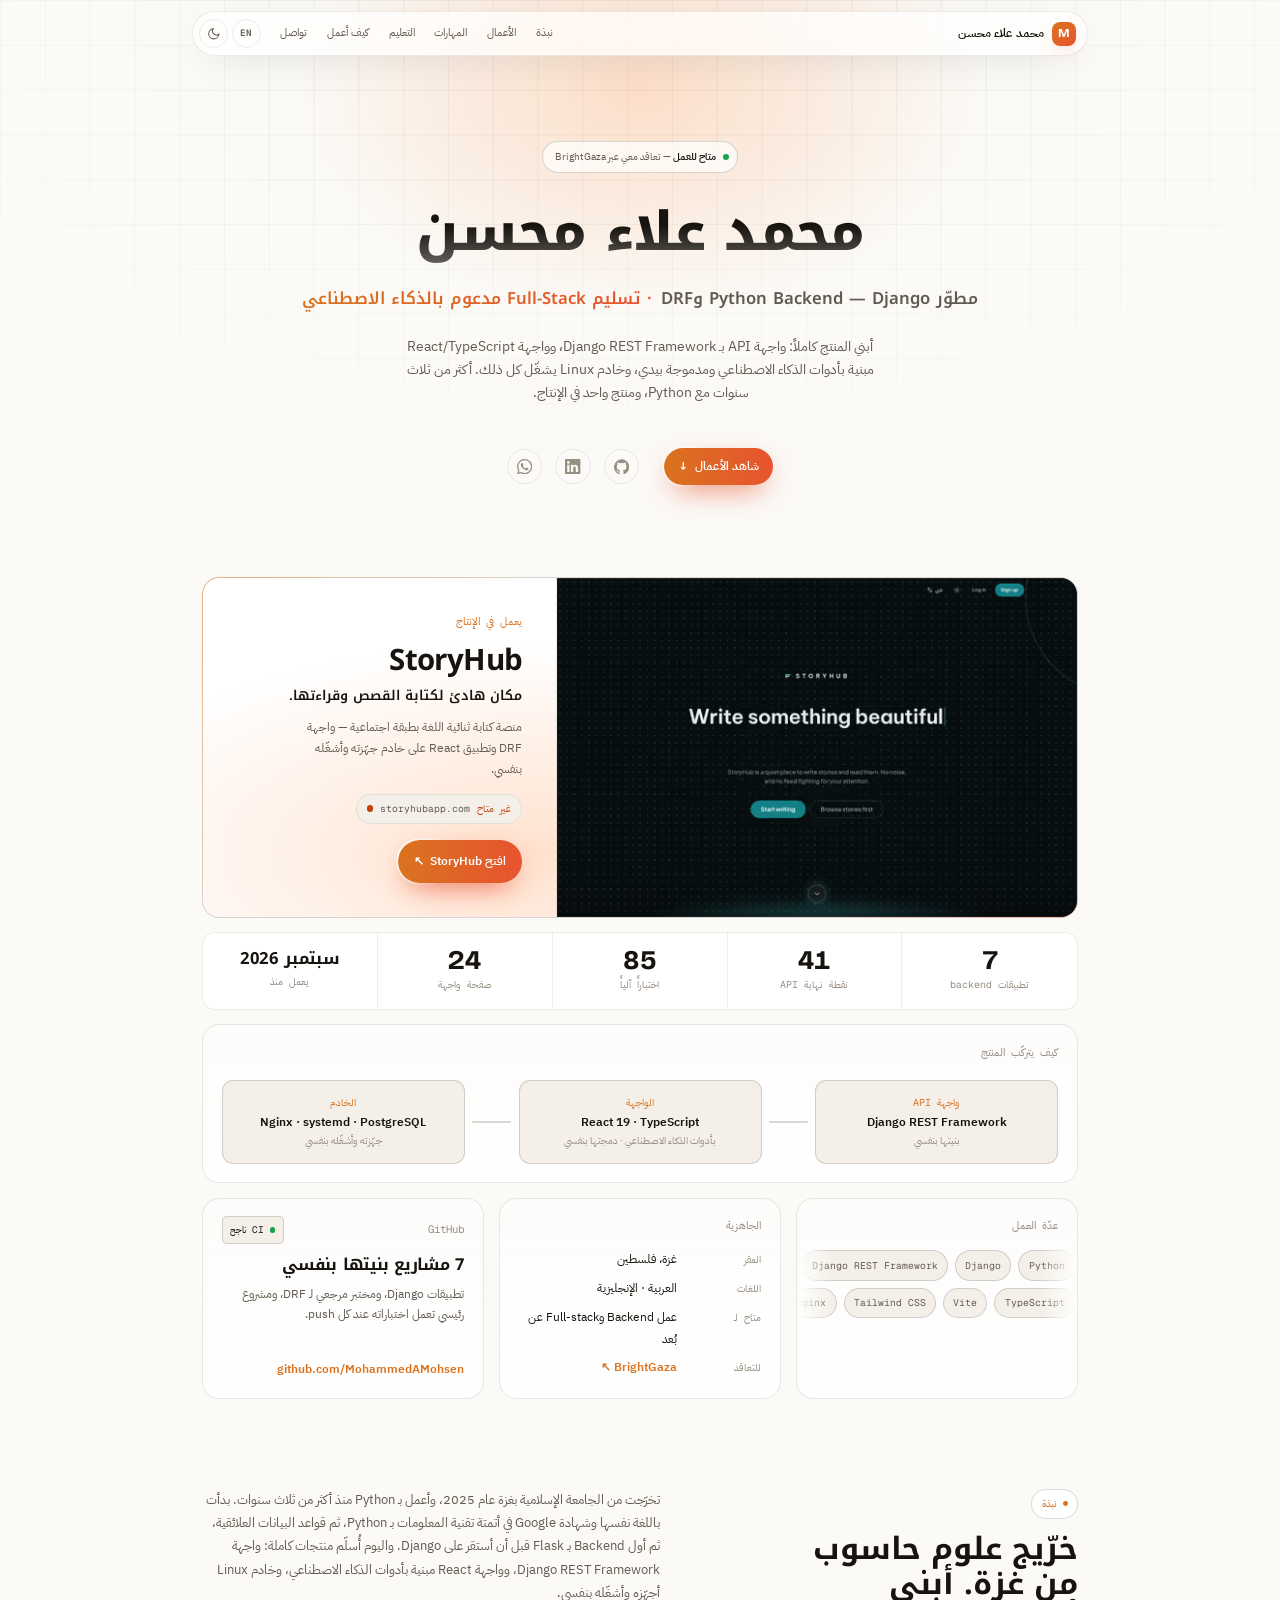
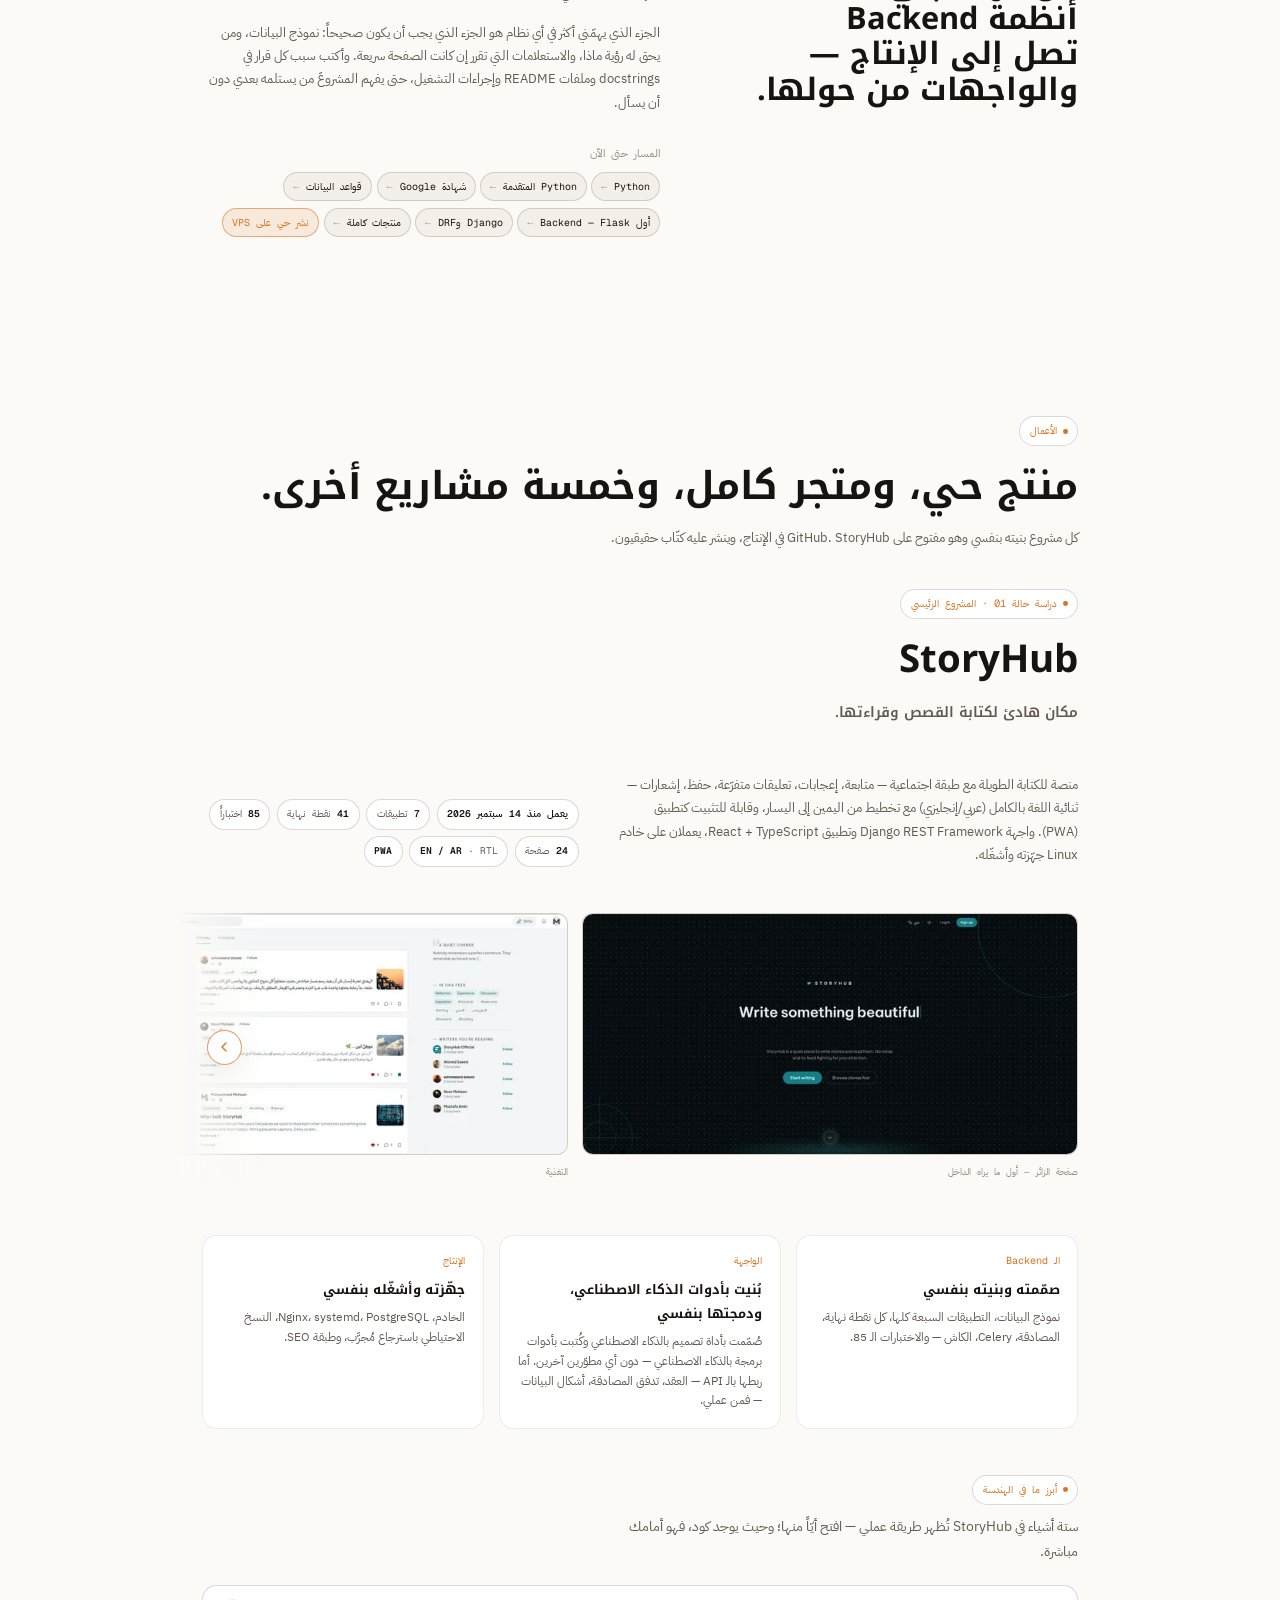
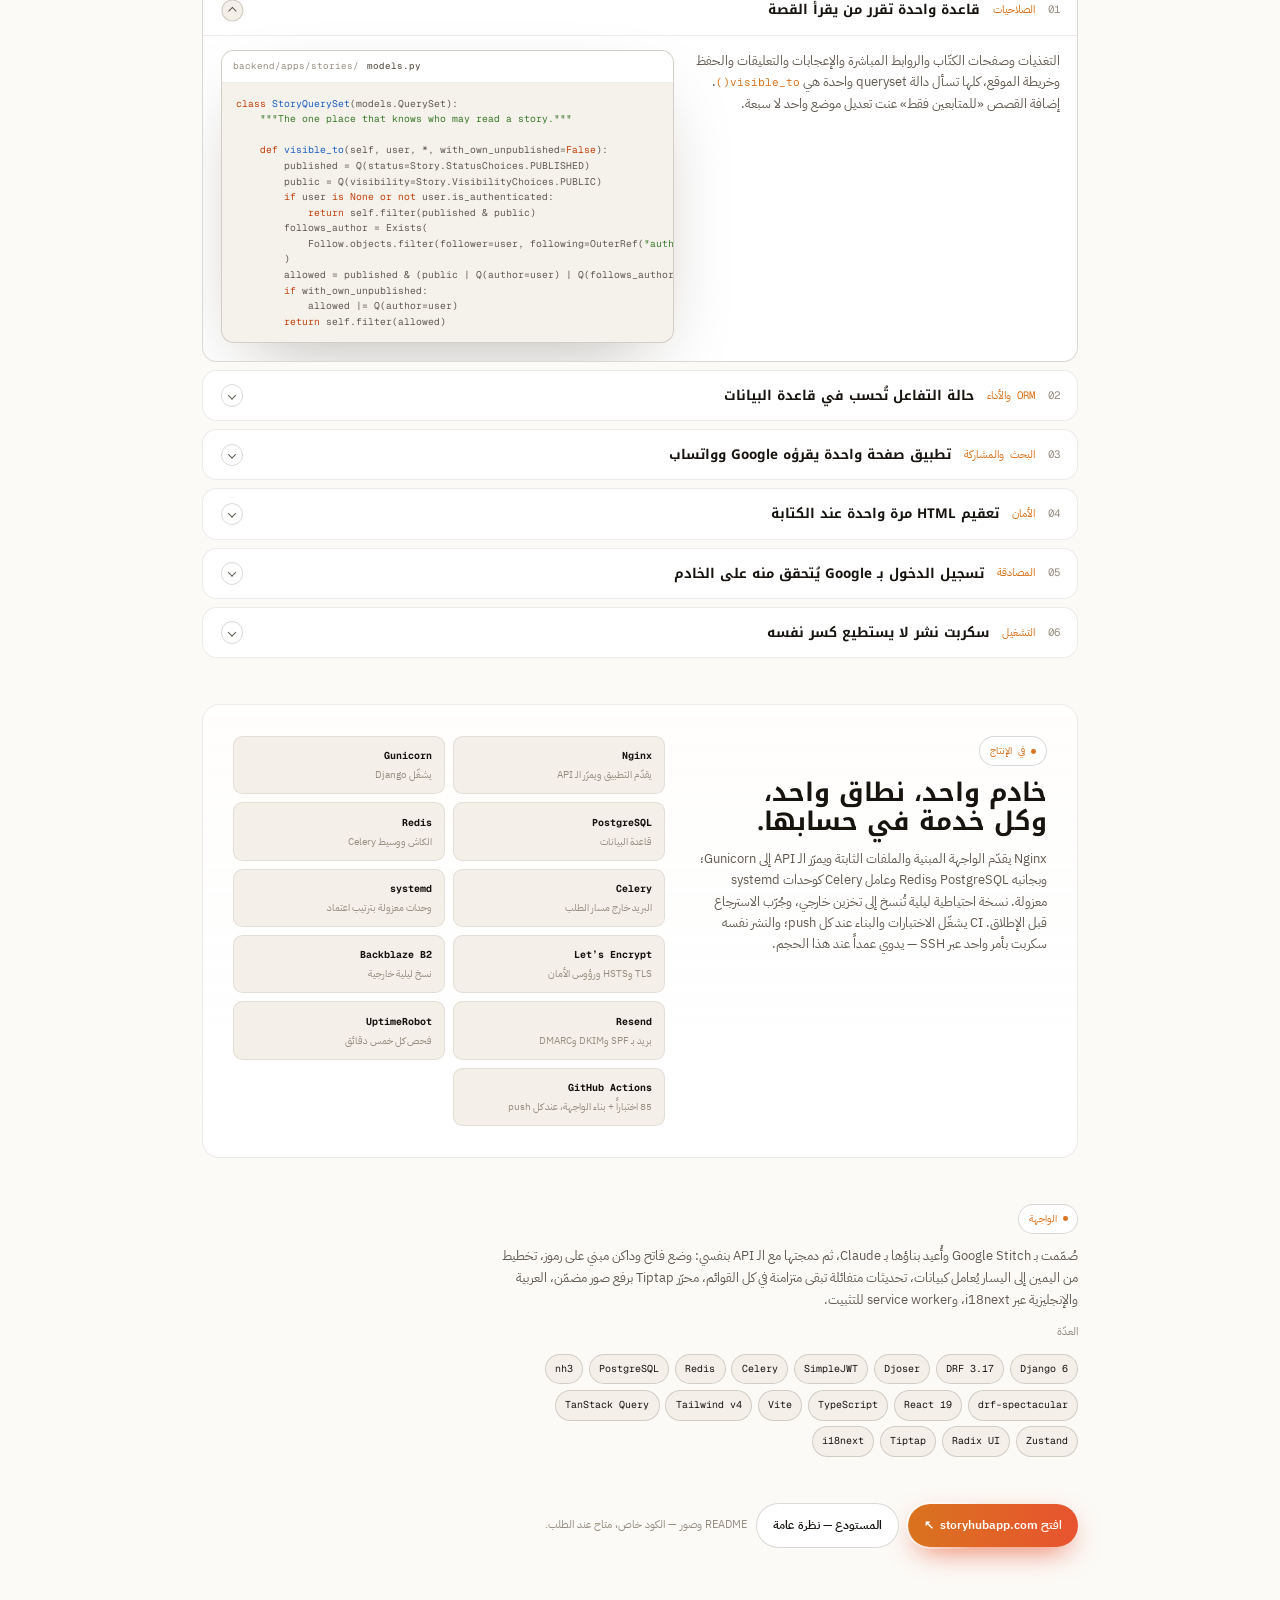
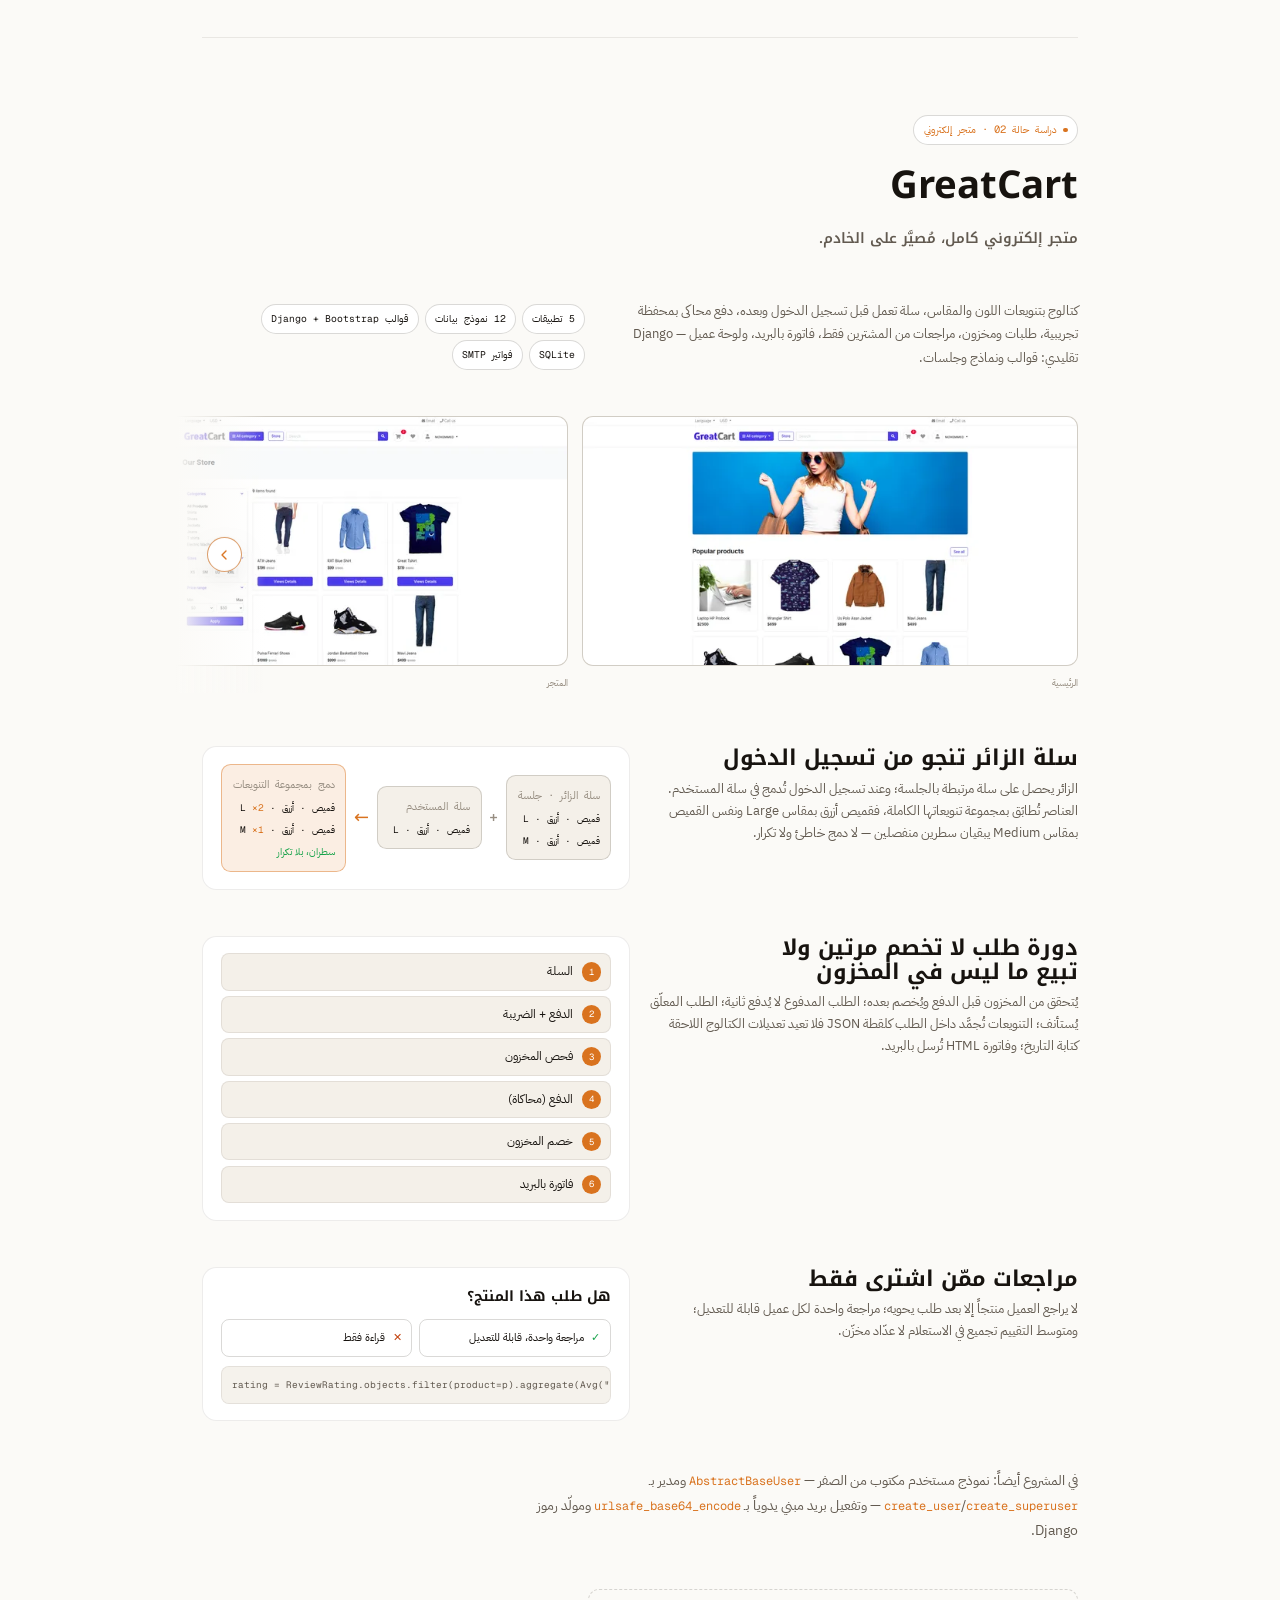
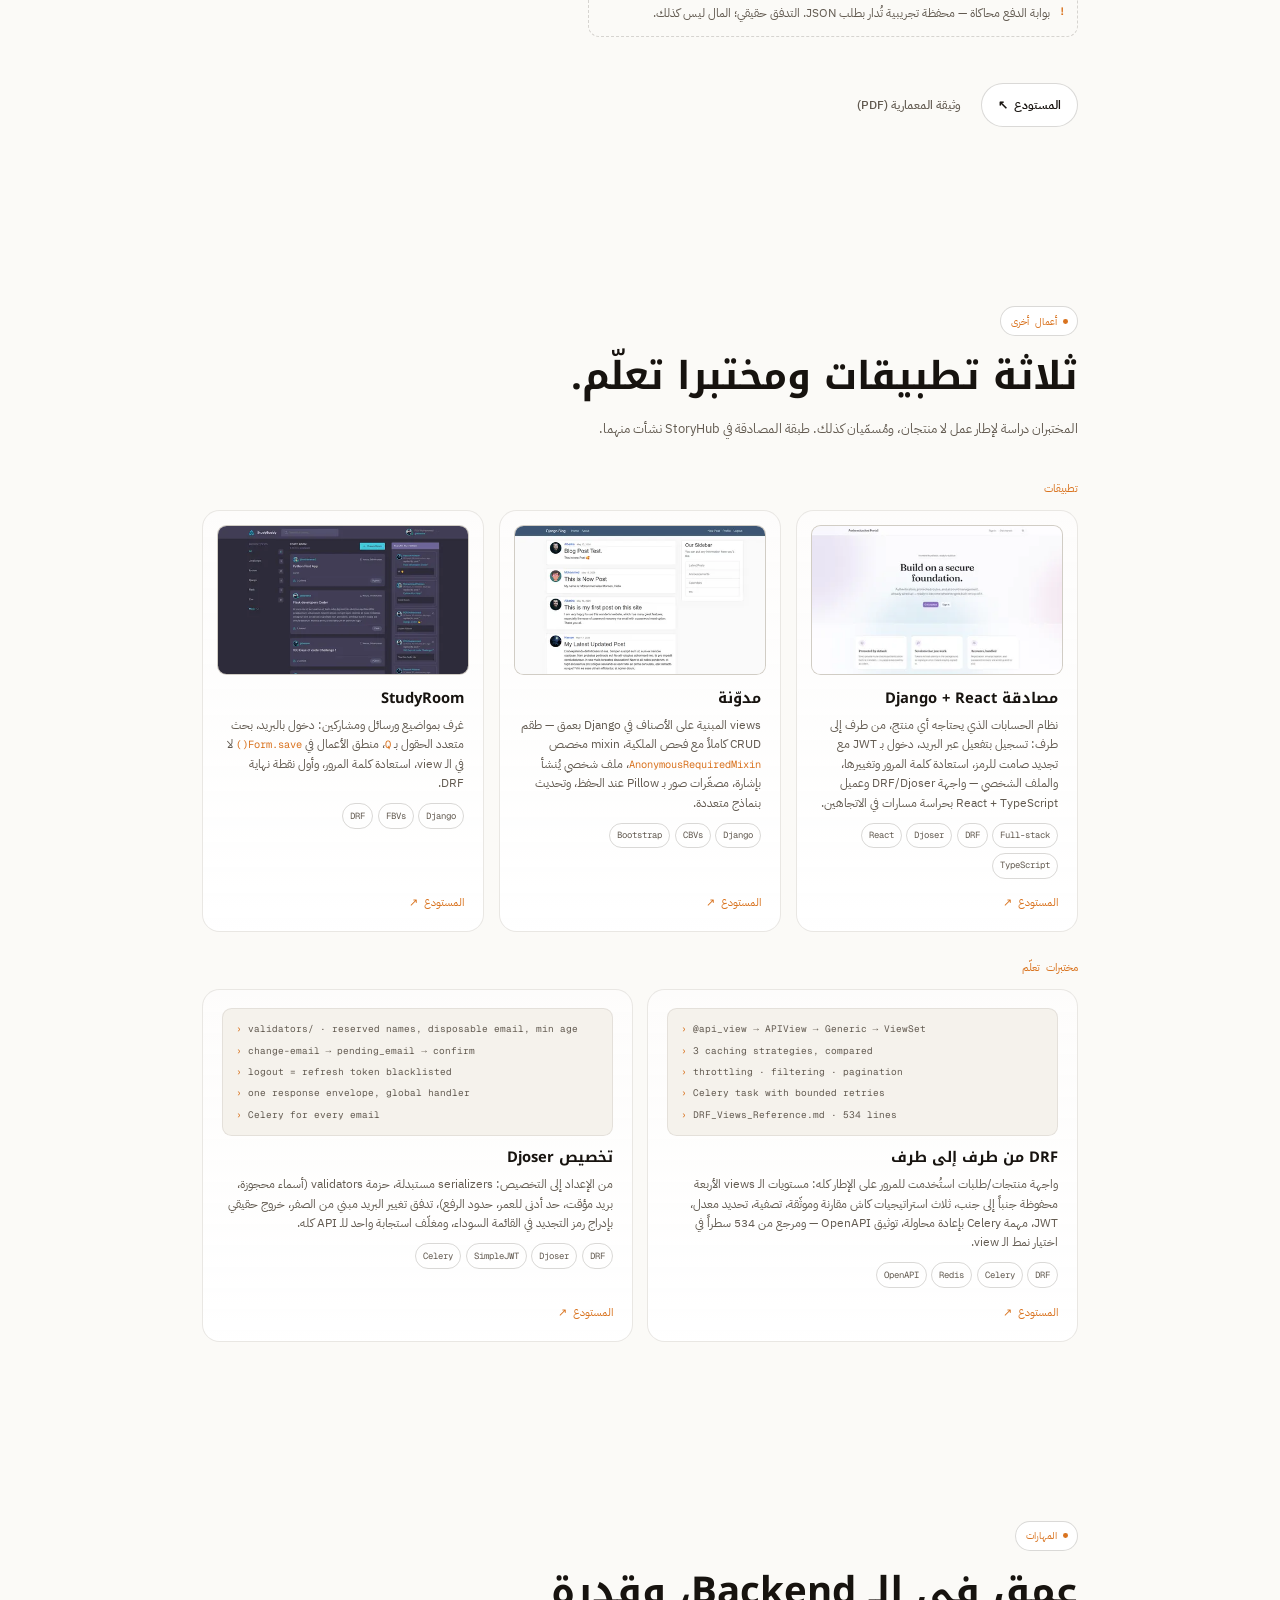
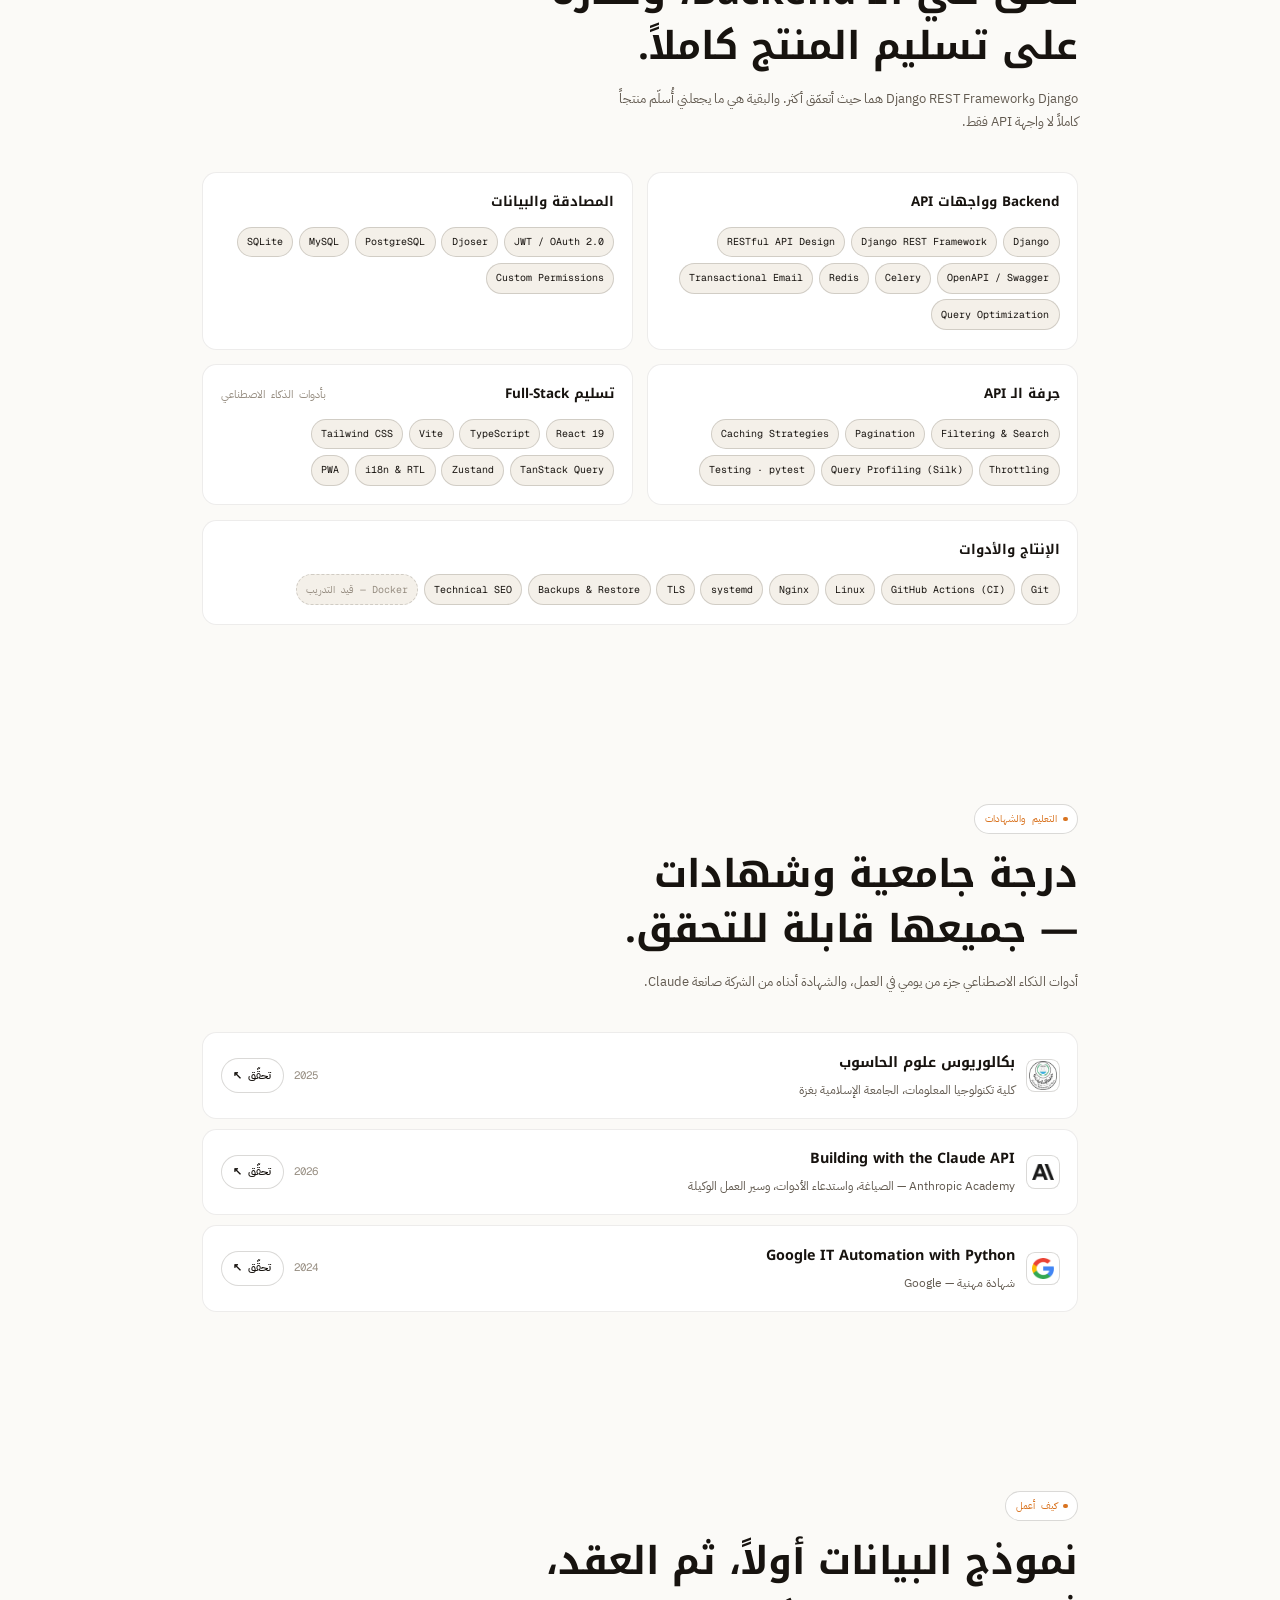
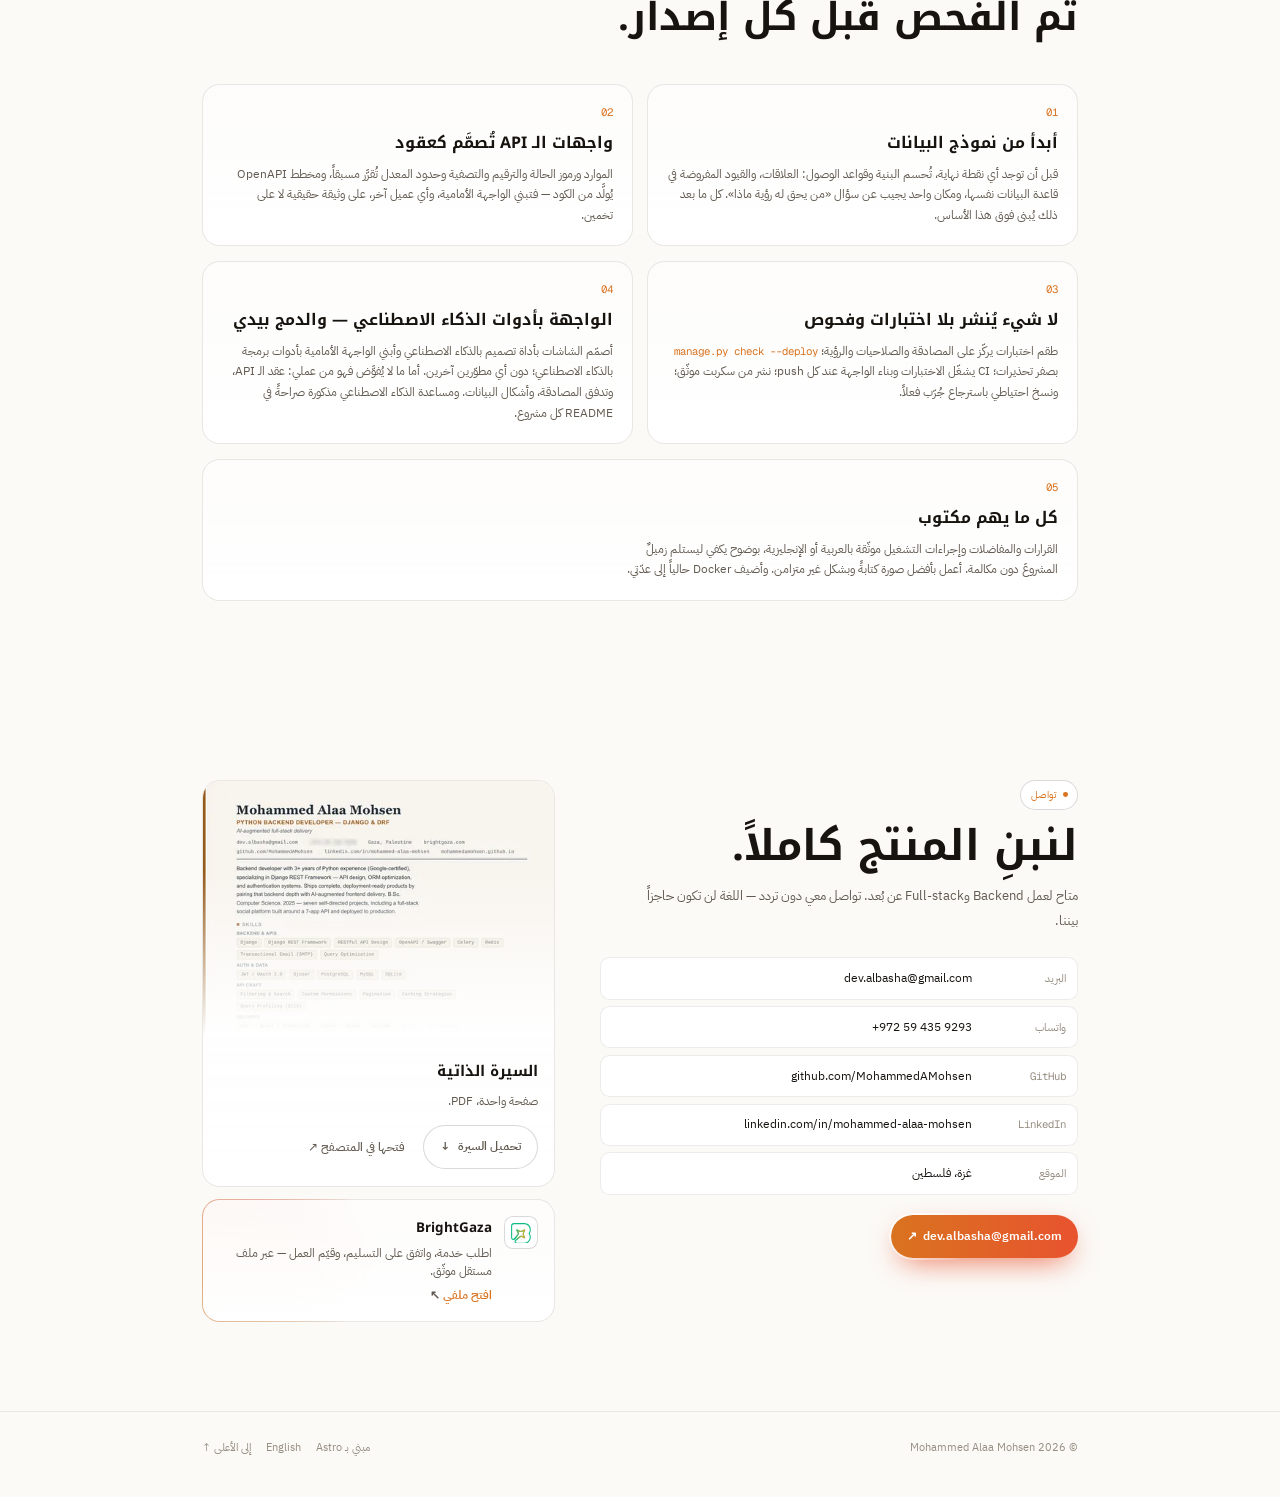
==== commit cddf00e4: "Publish 2026-09-29 11:12 UTC" ====
--- a/ar/index.html
+++ b/ar/index.html
@@ -1,11 +1,11 @@
 <!DOCTYPE html><html lang="ar" dir="rtl"> <head><meta charset="utf-8"><meta name="viewport" content="width=device-width, initial-scale=1, viewport-fit=cover"><title>محمد علاء محسن — مطوّر Python Backend · Django وDRF</title><meta name="description" content="مطوّر Python Backend يبني واجهات Django REST Framework ويوصلها إلى الإنتاج — نمذجة بيانات، مصادقة، تحسين استعلامات، مهام خلفية — مع تسليم Full-stack مدعوم بالذكاء الاصطناعي. StoryHub يعمل الآن على storyhubapp.com."><link rel="canonical" href="https://mohammedamohsen.github.io/ar/"><link rel="alternate" hreflang="en" href="https://mohammedamohsen.github.io/"><link rel="alternate" hreflang="ar" href="https://mohammedamohsen.github.io/ar/"><link rel="alternate" hreflang="x-default" href="https://mohammedamohsen.github.io/"><link rel="icon" href="/favicon.svg" type="image/svg+xml"><link rel="apple-touch-icon" href="/apple-touch-icon.png"><meta name="theme-color" content="#0C0B0A" media="(prefers-color-scheme: dark)"><meta name="theme-color" content="#FBFAF7" media="(prefers-color-scheme: light)"><meta property="og:type" content="website"><meta property="og:site_name" content="Mohammed Alaa Mohsen"><meta property="og:title" content="محمد علاء محسن — مطوّر Python Backend · Django وDRF"><meta property="og:description" content="مطوّر Python Backend يبني واجهات Django REST Framework ويوصلها إلى الإنتاج — نمذجة بيانات، مصادقة، تحسين استعلامات، مهام خلفية — مع تسليم Full-stack مدعوم بالذكاء الاصطناعي. StoryHub يعمل الآن على storyhubapp.com."><meta property="og:url" content="https://mohammedamohsen.github.io/ar/"><meta property="og:image" content="https://mohammedamohsen.github.io/og.png"><meta property="og:image:width" content="1200"><meta property="og:image:height" content="630"><meta property="og:locale" content="ar_PS"><meta property="og:locale:alternate" content="en_US"><meta name="twitter:card" content="summary_large_image"><meta name="twitter:title" content="محمد علاء محسن — مطوّر Python Backend · Django وDRF"><meta name="twitter:description" content="مطوّر Python Backend يبني واجهات Django REST Framework ويوصلها إلى الإنتاج — نمذجة بيانات، مصادقة، تحسين استعلامات، مهام خلفية — مع تسليم Full-stack مدعوم بالذكاء الاصطناعي. StoryHub يعمل الآن على storyhubapp.com."><meta name="twitter:image" content="https://mohammedamohsen.github.io/og.png"><script>
       // Theme before first paint: an explicit choice wins, otherwise the system decides.
       try { var th = localStorage.getItem('theme'); if (th === 'light' || th === 'dark') document.documentElement.setAttribute('data-theme', th); } catch (e) {}
-    </script><script type="application/ld+json">{"@context":"https://schema.org","@type":"Person","name":"Mohammed Alaa Mohsen","alternateName":"محمد علاء محسن","url":"https://mohammedamohsen.github.io","jobTitle":"Python Backend Developer (Django & DRF)","email":"mailto:dev.albasha@gmail.com","address":{"@type":"PostalAddress","addressLocality":"Gaza","addressCountry":"PS"},"sameAs":["https://github.com/MohammedAMohsen","https://www.linkedin.com/in/mohammed-alaa-mohsen","https://storyhubapp.com"],"alumniOf":{"@type":"CollegeOrUniversity","name":"Islamic University of Gaza"},"knowsAbout":["Python","Django","Django REST Framework","PostgreSQL","Redis","Celery","React","TypeScript","Nginx","Linux"]}</script><link rel="stylesheet" href="/_astro/index.escBcX1n.css">
-<link rel="stylesheet" href="/_astro/index.BTdJ4Ufk.css"></head> <body> <a class="skip" href="#main">تخطَّ إلى المحتوى</a> <div class="atmos" aria-hidden="true"><div class="grid"></div><div class="glow"></div></div> <header class="nav" id="nav" data-astro-cid-dmqpwcec> <a class="brand" href="/ar/" data-astro-cid-dmqpwcec><span class="mark" aria-hidden="true" data-astro-cid-dmqpwcec>M</span><span class="bname" data-astro-cid-dmqpwcec>محمد علاء محسن</span></a> <nav aria-label="القائمة" id="menu-panel" data-astro-cid-dmqpwcec> <a href="/ar/#about" data-astro-cid-dmqpwcec>نبذة</a><a href="/ar/#work" data-astro-cid-dmqpwcec>الأعمال</a><a href="/ar/#skills" data-astro-cid-dmqpwcec>المهارات</a><a href="/ar/#education" data-astro-cid-dmqpwcec>التعليم</a><a href="/ar/#how" data-astro-cid-dmqpwcec>كيف أعمل</a><a href="/ar/#contact" data-astro-cid-dmqpwcec>تواصل</a> </nav> <button class="ic menu" id="menu" type="button" aria-label="القائمة" aria-expanded="false" aria-controls="menu-panel" data-astro-cid-dmqpwcec> <svg viewBox="0 0 24 24" fill="none" stroke="currentColor" stroke-width="2" stroke-linecap="round" data-astro-cid-dmqpwcec><path d="M4 7h16M4 12h16M4 17h16" data-astro-cid-dmqpwcec></path></svg> </button> <div class="ctl" data-astro-cid-dmqpwcec> <a class="ic lang" href="/" hreflang="en" lang="en" aria-label="English" title="English" data-astro-cid-dmqpwcec>EN</a> <button class="ic" id="theme" type="button" aria-label="تبديل الوضع" title="تبديل الوضع" data-astro-cid-dmqpwcec> <svg class="ico-sun" viewBox="0 0 24 24" fill="none" stroke="currentColor" stroke-width="1.8" stroke-linecap="round" data-astro-cid-dmqpwcec><circle cx="12" cy="12" r="4" data-astro-cid-dmqpwcec></circle><path d="M12 2v2M12 20v2M4.9 4.9l1.4 1.4M17.7 17.7l1.4 1.4M2 12h2M20 12h2M4.9 19.1l1.4-1.4M17.7 6.3l1.4-1.4" data-astro-cid-dmqpwcec></path></svg> <svg class="ico-moon" viewBox="0 0 24 24" fill="none" stroke="currentColor" stroke-width="1.8" stroke-linecap="round" data-astro-cid-dmqpwcec><path d="M21 12.8A9 9 0 1 1 11.2 3a7 7 0 0 0 9.8 9.8z" data-astro-cid-dmqpwcec></path></svg> </button> </div> </header>  <main id="main">  <section class="hero wrap" data-astro-cid-bbe6dxrz> <div class="up" data-astro-cid-bbe6dxrz><a class="pill" href="https://storyhubapp.com" target="_blank" rel="noopener" data-astro-cid-bbe6dxrz><span class="dot wait" data-live-dot data-astro-cid-bbe6dxrz></span><span data-astro-cid-bbe6dxrz><b data-astro-cid-bbe6dxrz>StoryHub</b> يعمل الآن — storyhubapp.com</span></a></div> <h1 class="up" data-astro-cid-bbe6dxrz>محمد علاء محسن</h1> <p class="role up" data-astro-cid-bbe6dxrz><span data-astro-cid-bbe6dxrz>مطوّر Python Backend — Django وDRF</span><span class="hi" data-astro-cid-bbe6dxrz>· تسليم Full-Stack مدعوم بالذكاء الاصطناعي</span></p> <p class="lede up" data-astro-cid-bbe6dxrz>أبني المنتج كاملاً: واجهة API بـ Django REST Framework، وواجهة React/TypeScript مبنية بأدوات الذكاء الاصطناعي ومدموجة بيدي، وخادم Linux يشغّل كل ذلك. أكثر من ثلاث سنوات مع Python، ومنتج واحد في الإنتاج.</p> <div class="cta up" data-astro-cid-bbe6dxrz> <a class="btn primary" href="#work" data-astro-cid-bbe6dxrz><span data-astro-cid-bbe6dxrz>شاهد الأعمال</span> <span class="arr down" data-astro-cid-bbe6dxrz>↓</span></a> <a class="ghost" href="https://github.com/MohammedAMohsen" target="_blank" rel="noopener" data-astro-cid-bbe6dxrz><svg viewBox="0 0 24 24" fill="currentColor" aria-hidden="true" data-astro-cid-bbe6dxrz><path d="M12 .5a12 12 0 0 0-3.8 23.4c.6.1.8-.3.8-.6v-2.2c-3.3.7-4-1.4-4-1.4-.6-1.4-1.4-1.8-1.4-1.8-1.1-.7.1-.7.1-.7 1.2.1 1.8 1.2 1.8 1.2 1.1 1.9 2.8 1.3 3.5 1 .1-.8.4-1.3.8-1.6-2.7-.3-5.5-1.3-5.5-5.9 0-1.3.5-2.4 1.2-3.2-.1-.3-.5-1.5.1-3.2 0 0 1-.3 3.3 1.2a11.5 11.5 0 0 1 6 0c2.3-1.5 3.3-1.2 3.3-1.2.7 1.7.3 2.9.1 3.2.8.8 1.2 1.9 1.2 3.2 0 4.6-2.8 5.6-5.5 5.9.4.4.8 1.1.8 2.2v3.3c0 .3.2.7.8.6A12 12 0 0 0 12 .5z" data-astro-cid-bbe6dxrz></path></svg>GitHub</a> <a class="ghost" href="https://www.linkedin.com/in/mohammed-alaa-mohsen" target="_blank" rel="noopener" data-astro-cid-bbe6dxrz><svg viewBox="0 0 24 24" fill="currentColor" aria-hidden="true" data-astro-cid-bbe6dxrz><path d="M20.4 20.4h-3.6v-5.6c0-1.3 0-3-1.8-3s-2.1 1.4-2.1 2.9v5.7H9.3V9h3.4v1.6h.1c.5-.9 1.6-1.8 3.4-1.8 3.6 0 4.3 2.4 4.3 5.5v6.1zM5.3 7.4a2.1 2.1 0 1 1 0-4.2 2.1 2.1 0 0 1 0 4.2zM7.1 20.4H3.5V9h3.6v11.4zM22.2 0H1.8C.8 0 0 .8 0 1.7v20.6c0 .9.8 1.7 1.8 1.7h20.4c1 0 1.8-.8 1.8-1.7V1.7C24 .8 23.2 0 22.2 0z" data-astro-cid-bbe6dxrz></path></svg>LinkedIn</a> <a class="ghost" href="https://wa.me/972594359293" target="_blank" rel="noopener" data-astro-cid-bbe6dxrz><svg viewBox="0 0 24 24" fill="currentColor" aria-hidden="true" data-astro-cid-bbe6dxrz><path d="M17.472 14.382c-.297-.149-1.758-.867-2.03-.967-.273-.099-.471-.148-.67.15-.197.297-.767.966-.94 1.164-.173.199-.347.223-.644.075-.297-.15-1.255-.463-2.39-1.475-.883-.788-1.48-1.761-1.653-2.059-.173-.297-.018-.458.13-.606.134-.133.298-.347.446-.52.149-.174.198-.298.298-.497.099-.198.05-.371-.025-.52-.075-.149-.669-1.612-.916-2.207-.242-.579-.487-.5-.669-.51-.173-.008-.371-.01-.57-.01-.198 0-.52.074-.792.372-.272.297-1.04 1.016-1.04 2.479 0 1.462 1.065 2.875 1.213 3.074.149.198 2.096 3.2 5.077 4.487.709.306 1.262.489 1.694.625.712.227 1.36.195 1.871.118.571-.085 1.758-.719 2.006-1.413.248-.694.248-1.289.173-1.413-.074-.124-.272-.198-.57-.347m-5.421 7.403h-.004a9.87 9.87 0 01-5.031-1.378l-.361-.214-3.741.982.998-3.648-.235-.374a9.86 9.86 0 01-1.51-5.26c.001-5.45 4.436-9.884 9.888-9.884 2.64 0 5.122 1.03 6.988 2.898a9.825 9.825 0 012.893 6.994c-.003 5.45-4.437 9.884-9.885 9.884m8.413-18.297A11.815 11.815 0 0012.05 0C5.495 0 .16 5.335.157 11.892c0 2.096.547 4.142 1.588 5.945L.057 24l6.305-1.654a11.882 11.882 0 005.683 1.448h.005c6.554 0 11.89-5.335 11.893-11.893a11.821 11.821 0 00-3.48-8.413z" data-astro-cid-bbe6dxrz></path></svg>WhatsApp</a> </div> <div class="bento" data-astro-cid-bbe6dxrz> <div class="panel up" data-astro-cid-bbe6dxrz> <a class="shot" href="https://storyhubapp.com" target="_blank" rel="noopener" aria-label="StoryHub — storyhubapp.com" data-astro-cid-bbe6dxrz> <picture data-astro-cid-bbe6dxrz="true"> <source srcset="/_astro/sh-landing.II7mKoD-_Z1y7ARc.avif 720w, /_astro/sh-landing.II7mKoD-_2cxHoh.avif 1080w, /_astro/sh-landing.II7mKoD-_1Q6J4m.avif 1440w" type="image/avif" sizes="(max-width: 900px) 96vw, 560px"><source srcset="/_astro/sh-landing.II7mKoD-_Z1nvWEI.webp 720w, /_astro/sh-landing.II7mKoD-_2uXtU5.webp 1080w, /_astro/sh-landing.II7mKoD-_29wvAa.webp 1440w" type="image/webp" sizes="(max-width: 900px) 96vw, 560px">  <img src="/_astro/sh-landing.II7mKoD-_1MIRtX.png" srcset="/_astro/sh-landing.II7mKoD-_13F6hG.png 720w, /_astro/sh-landing.II7mKoD-_237kjL.png 1080w, /_astro/sh-landing.II7mKoD-_1GFlYQ.png 1440w" sizes="(max-width: 900px) 96vw, 560px" alt="StoryHub — the landing page" loading="eager" data-astro-cid-bbe6dxrz="true" decoding="async" fetchpriority="auto" width="1908" height="928"> </picture> </a> <div class="about" data-astro-cid-bbe6dxrz> <span class="mono kicker" data-astro-cid-bbe6dxrz>يعمل في الإنتاج</span> <h3 data-astro-cid-bbe6dxrz>StoryHub</h3> <p class="tagline" data-astro-cid-bbe6dxrz>مكان هادئ لكتابة القصص وقراءتها.</p> <p class="desc" data-astro-cid-bbe6dxrz>منصة كتابة ثنائية اللغة بطبقة اجتماعية — واجهة DRF وتطبيق React على خادم جهّزته وأشغّله بنفسي.</p> <span class="status" data-astro-cid-bbe6dxrz><span class="dot wait" data-live-dot data-astro-cid-bbe6dxrz></span><span class="host" data-astro-cid-bbe6dxrz>storyhubapp.com</span><span class="state" data-live-text data-online="يعمل" data-offline="غير متاح" data-astro-cid-bbe6dxrz>جارٍ الفحص</span></span> <a class="btn primary" href="https://storyhubapp.com" target="_blank" rel="noopener" data-astro-cid-bbe6dxrz><span data-astro-cid-bbe6dxrz>افتح StoryHub</span> <span class="arr" data-astro-cid-bbe6dxrz>↗</span></a> </div> </div> <div class="stats up" aria-label="StoryHub بالأرقام" data-astro-cid-bbe6dxrz> <div data-astro-cid-bbe6dxrz><b data-astro-cid-bbe6dxrz><span data-count="7" data-astro-cid-bbe6dxrz>7</span></b><small data-astro-cid-bbe6dxrz>تطبيقات backend</small></div> <div data-astro-cid-bbe6dxrz><b data-astro-cid-bbe6dxrz><span data-count="41" data-astro-cid-bbe6dxrz>41</span></b><small data-astro-cid-bbe6dxrz>نقطة نهاية API</small></div> <div data-astro-cid-bbe6dxrz><b data-astro-cid-bbe6dxrz><span data-count="85" data-astro-cid-bbe6dxrz>85</span></b><small data-astro-cid-bbe6dxrz>اختباراً آلياً</small></div> <div data-astro-cid-bbe6dxrz><b data-astro-cid-bbe6dxrz><span data-count="24" data-astro-cid-bbe6dxrz>24</span></b><small data-astro-cid-bbe6dxrz>صفحة واجهة</small></div> <div data-astro-cid-bbe6dxrz><b class="since" data-astro-cid-bbe6dxrz>سبتمبر 2026</b><small data-astro-cid-bbe6dxrz>يعمل منذ</small></div> </div> <script>
+    </script><script type="application/ld+json">{"@context":"https://schema.org","@type":"Person","name":"Mohammed Alaa Mohsen","alternateName":"محمد علاء محسن","url":"https://mohammedamohsen.github.io","jobTitle":"Python Backend Developer (Django & DRF)","email":"mailto:dev.albasha@gmail.com","address":{"@type":"PostalAddress","addressLocality":"Gaza","addressCountry":"PS"},"sameAs":["https://github.com/MohammedAMohsen","https://www.linkedin.com/in/mohammed-alaa-mohsen","https://storyhubapp.com","https://brightgaza.com/talents/5111"],"alumniOf":{"@type":"CollegeOrUniversity","name":"Islamic University of Gaza"},"knowsAbout":["Python","Django","Django REST Framework","PostgreSQL","Redis","Celery","React","TypeScript","Nginx","Linux"]}</script><link rel="stylesheet" href="/assets/index.BLaNLoQ0.css">
+<link rel="stylesheet" href="/assets/index.Dc9kqWWs.css"></head> <body> <a class="skip" href="#main">تخطَّ إلى المحتوى</a> <div class="atmos" aria-hidden="true"><div class="grid"></div><div class="glow"></div></div> <header class="nav" id="nav" data-astro-cid-dmqpwcec> <a class="brand" href="/ar/" data-astro-cid-dmqpwcec><span class="mark" aria-hidden="true" data-astro-cid-dmqpwcec>M</span><span class="bname" data-astro-cid-dmqpwcec>محمد علاء محسن</span></a> <nav aria-label="القائمة" id="menu-panel" data-astro-cid-dmqpwcec> <a href="/ar/#about" data-astro-cid-dmqpwcec>نبذة</a><a href="/ar/#work" data-astro-cid-dmqpwcec>الأعمال</a><a href="/ar/#skills" data-astro-cid-dmqpwcec>المهارات</a><a href="/ar/#education" data-astro-cid-dmqpwcec>التعليم</a><a href="/ar/#how" data-astro-cid-dmqpwcec>كيف أعمل</a><a href="/ar/#contact" data-astro-cid-dmqpwcec>تواصل</a> </nav> <button class="ic menu" id="menu" type="button" aria-label="القائمة" aria-expanded="false" aria-controls="menu-panel" data-astro-cid-dmqpwcec> <svg viewBox="0 0 24 24" fill="none" stroke="currentColor" stroke-width="2" stroke-linecap="round" data-astro-cid-dmqpwcec><path d="M4 7h16M4 12h16M4 17h16" data-astro-cid-dmqpwcec></path></svg> </button> <div class="ctl" data-astro-cid-dmqpwcec> <a class="ic lang" href="/" hreflang="en" lang="en" aria-label="English" title="English" data-astro-cid-dmqpwcec>EN</a> <button class="ic" id="theme" type="button" aria-label="تبديل الوضع" title="تبديل الوضع" data-astro-cid-dmqpwcec> <svg class="ico-sun" viewBox="0 0 24 24" fill="none" stroke="currentColor" stroke-width="1.8" stroke-linecap="round" data-astro-cid-dmqpwcec><circle cx="12" cy="12" r="4" data-astro-cid-dmqpwcec></circle><path d="M12 2v2M12 20v2M4.9 4.9l1.4 1.4M17.7 17.7l1.4 1.4M2 12h2M20 12h2M4.9 19.1l1.4-1.4M17.7 6.3l1.4-1.4" data-astro-cid-dmqpwcec></path></svg> <svg class="ico-moon" viewBox="0 0 24 24" fill="none" stroke="currentColor" stroke-width="1.8" stroke-linecap="round" data-astro-cid-dmqpwcec><path d="M21 12.8A9 9 0 1 1 11.2 3a7 7 0 0 0 9.8 9.8z" data-astro-cid-dmqpwcec></path></svg> </button> </div> </header>  <main id="main">  <section class="hero wrap" data-astro-cid-bbe6dxrz> <div class="up pills" data-astro-cid-bbe6dxrz> <a class="pill" href="https://brightgaza.com/talents/5111" target="_blank" rel="noopener" data-astro-cid-bbe6dxrz><span class="dot" data-astro-cid-bbe6dxrz></span><span data-astro-cid-bbe6dxrz><b data-astro-cid-bbe6dxrz>متاح للعمل</b> — تعاقد معي عبر BrightGaza</span></a> </div> <h1 class="up" data-astro-cid-bbe6dxrz>محمد علاء محسن</h1> <p class="role up" data-astro-cid-bbe6dxrz><span data-astro-cid-bbe6dxrz>مطوّر Python Backend — Django وDRF</span><span class="hi" data-astro-cid-bbe6dxrz>· تسليم Full-Stack مدعوم بالذكاء الاصطناعي</span></p> <p class="lede up" data-astro-cid-bbe6dxrz>أبني المنتج كاملاً: واجهة API بـ Django REST Framework، وواجهة React/TypeScript مبنية بأدوات الذكاء الاصطناعي ومدموجة بيدي، وخادم Linux يشغّل كل ذلك. أكثر من ثلاث سنوات مع Python، ومنتج واحد في الإنتاج.</p> <div class="cta up" data-astro-cid-bbe6dxrz> <a class="btn primary" href="#work" data-astro-cid-bbe6dxrz><span data-astro-cid-bbe6dxrz>شاهد الأعمال</span> <span class="arr down" data-astro-cid-bbe6dxrz>↓</span></a> <span class="socials" data-astro-cid-bbe6dxrz> <a class="ic-link" aria-label="GitHub" title="GitHub" href="https://github.com/MohammedAMohsen" target="_blank" rel="noopener" data-astro-cid-bbe6dxrz><svg viewBox="0 0 24 24" fill="currentColor" aria-hidden="true" data-astro-cid-bbe6dxrz><path d="M12 .5a12 12 0 0 0-3.8 23.4c.6.1.8-.3.8-.6v-2.2c-3.3.7-4-1.4-4-1.4-.6-1.4-1.4-1.8-1.4-1.8-1.1-.7.1-.7.1-.7 1.2.1 1.8 1.2 1.8 1.2 1.1 1.9 2.8 1.3 3.5 1 .1-.8.4-1.3.8-1.6-2.7-.3-5.5-1.3-5.5-5.9 0-1.3.5-2.4 1.2-3.2-.1-.3-.5-1.5.1-3.2 0 0 1-.3 3.3 1.2a11.5 11.5 0 0 1 6 0c2.3-1.5 3.3-1.2 3.3-1.2.7 1.7.3 2.9.1 3.2.8.8 1.2 1.9 1.2 3.2 0 4.6-2.8 5.6-5.5 5.9.4.4.8 1.1.8 2.2v3.3c0 .3.2.7.8.6A12 12 0 0 0 12 .5z" data-astro-cid-bbe6dxrz></path></svg></a> <a class="ic-link" aria-label="LinkedIn" title="LinkedIn" href="https://www.linkedin.com/in/mohammed-alaa-mohsen" target="_blank" rel="noopener" data-astro-cid-bbe6dxrz><svg viewBox="0 0 24 24" fill="currentColor" aria-hidden="true" data-astro-cid-bbe6dxrz><path d="M20.4 20.4h-3.6v-5.6c0-1.3 0-3-1.8-3s-2.1 1.4-2.1 2.9v5.7H9.3V9h3.4v1.6h.1c.5-.9 1.6-1.8 3.4-1.8 3.6 0 4.3 2.4 4.3 5.5v6.1zM5.3 7.4a2.1 2.1 0 1 1 0-4.2 2.1 2.1 0 0 1 0 4.2zM7.1 20.4H3.5V9h3.6v11.4zM22.2 0H1.8C.8 0 0 .8 0 1.7v20.6c0 .9.8 1.7 1.8 1.7h20.4c1 0 1.8-.8 1.8-1.7V1.7C24 .8 23.2 0 22.2 0z" data-astro-cid-bbe6dxrz></path></svg></a> <a class="ic-link" aria-label="WhatsApp" title="WhatsApp" href="https://wa.me/972594359293" target="_blank" rel="noopener" data-astro-cid-bbe6dxrz><svg viewBox="0 0 24 24" fill="currentColor" aria-hidden="true" data-astro-cid-bbe6dxrz><path d="M17.472 14.382c-.297-.149-1.758-.867-2.03-.967-.273-.099-.471-.148-.67.15-.197.297-.767.966-.94 1.164-.173.199-.347.223-.644.075-.297-.15-1.255-.463-2.39-1.475-.883-.788-1.48-1.761-1.653-2.059-.173-.297-.018-.458.13-.606.134-.133.298-.347.446-.52.149-.174.198-.298.298-.497.099-.198.05-.371-.025-.52-.075-.149-.669-1.612-.916-2.207-.242-.579-.487-.5-.669-.51-.173-.008-.371-.01-.57-.01-.198 0-.52.074-.792.372-.272.297-1.04 1.016-1.04 2.479 0 1.462 1.065 2.875 1.213 3.074.149.198 2.096 3.2 5.077 4.487.709.306 1.262.489 1.694.625.712.227 1.36.195 1.871.118.571-.085 1.758-.719 2.006-1.413.248-.694.248-1.289.173-1.413-.074-.124-.272-.198-.57-.347m-5.421 7.403h-.004a9.87 9.87 0 01-5.031-1.378l-.361-.214-3.741.982.998-3.648-.235-.374a9.86 9.86 0 01-1.51-5.26c.001-5.45 4.436-9.884 9.888-9.884 2.64 0 5.122 1.03 6.988 2.898a9.825 9.825 0 012.893 6.994c-.003 5.45-4.437 9.884-9.885 9.884m8.413-18.297A11.815 11.815 0 0012.05 0C5.495 0 .16 5.335.157 11.892c0 2.096.547 4.142 1.588 5.945L.057 24l6.305-1.654a11.882 11.882 0 005.683 1.448h.005c6.554 0 11.89-5.335 11.893-11.893a11.821 11.821 0 00-3.48-8.413z" data-astro-cid-bbe6dxrz></path></svg></a> </span> </div> <div class="bento" data-astro-cid-bbe6dxrz> <div class="panel up" data-astro-cid-bbe6dxrz> <a class="shot" href="https://storyhubapp.com" target="_blank" rel="noopener" aria-label="StoryHub — storyhubapp.com" data-astro-cid-bbe6dxrz> <picture data-astro-cid-bbe6dxrz="true"> <source srcset="/assets/sh-landing.II7mKoD-_Z20Gw79.avif 720w, /assets/sh-landing.II7mKoD-_Z1CMzyk.avif 1080w, /assets/sh-landing.II7mKoD-_Z1YexSf.avif 1440w" type="image/avif" sizes="(max-width: 900px) 96vw, 560px"><source srcset="/assets/sh-landing.II7mKoD-_Z1P5RTF.webp 720w, /assets/sh-landing.II7mKoD-_Z1kmN2w.webp 1080w, /assets/sh-landing.II7mKoD-_Z1FNLmr.webp 1440w" type="image/webp" sizes="(max-width: 900px) 96vw, 560px">  <img src="/assets/sh-landing.II7mKoD-_Z22BpsD.png" srcset="/assets/sh-landing.II7mKoD-_B6b2J.png 720w, /assets/sh-landing.II7mKoD-_Z1MdWCP.png 1080w, /assets/sh-landing.II7mKoD-_Z28EUWK.png 1440w" sizes="(max-width: 900px) 96vw, 560px" alt="StoryHub — the landing page" loading="eager" data-astro-cid-bbe6dxrz="true" decoding="async" fetchpriority="auto" width="1908" height="928"> </picture> </a> <div class="about" data-astro-cid-bbe6dxrz> <span class="mono kicker" data-astro-cid-bbe6dxrz>يعمل في الإنتاج</span> <h3 data-astro-cid-bbe6dxrz>StoryHub</h3> <p class="tagline" data-astro-cid-bbe6dxrz>مكان هادئ لكتابة القصص وقراءتها.</p> <p class="desc" data-astro-cid-bbe6dxrz>منصة كتابة ثنائية اللغة بطبقة اجتماعية — واجهة DRF وتطبيق React على خادم جهّزته وأشغّله بنفسي.</p> <span class="status" data-astro-cid-bbe6dxrz><span class="dot wait" data-live-dot data-astro-cid-bbe6dxrz></span><span class="host" data-astro-cid-bbe6dxrz>storyhubapp.com</span><span class="state" data-live-text data-online="يعمل" data-offline="غير متاح" data-astro-cid-bbe6dxrz>جارٍ الفحص</span></span> <a class="btn primary" href="https://storyhubapp.com" target="_blank" rel="noopener" data-astro-cid-bbe6dxrz><span data-astro-cid-bbe6dxrz>افتح StoryHub</span> <span class="arr" data-astro-cid-bbe6dxrz>↗</span></a> </div> </div> <div class="stats up" aria-label="StoryHub بالأرقام" data-astro-cid-bbe6dxrz> <div data-astro-cid-bbe6dxrz><b data-astro-cid-bbe6dxrz><span data-count="7" data-astro-cid-bbe6dxrz>7</span></b><small data-astro-cid-bbe6dxrz>تطبيقات backend</small></div> <div data-astro-cid-bbe6dxrz><b data-astro-cid-bbe6dxrz><span data-count="41" data-astro-cid-bbe6dxrz>41</span></b><small data-astro-cid-bbe6dxrz>نقطة نهاية API</small></div> <div data-astro-cid-bbe6dxrz><b data-astro-cid-bbe6dxrz><span data-count="85" data-astro-cid-bbe6dxrz>85</span></b><small data-astro-cid-bbe6dxrz>اختباراً آلياً</small></div> <div data-astro-cid-bbe6dxrz><b data-astro-cid-bbe6dxrz><span data-count="24" data-astro-cid-bbe6dxrz>24</span></b><small data-astro-cid-bbe6dxrz>صفحة واجهة</small></div> <div data-astro-cid-bbe6dxrz><b class="since" data-astro-cid-bbe6dxrz>سبتمبر 2026</b><small data-astro-cid-bbe6dxrz>يعمل منذ</small></div> </div> <script>
       // Zero the counters as soon as the parser reaches them, so the first paint never shows the final numbers.
       if (!matchMedia('(prefers-reduced-motion: reduce)').matches) document.querySelectorAll('.stats [data-count]').forEach(function (el) { el.textContent = '0'; });
-    </script> <div class="tile c up" data-astro-cid-bbe6dxrz><div class="in" data-astro-cid-bbe6dxrz> <div class="lab" data-astro-cid-bbe6dxrz><span class="mono" data-astro-cid-bbe6dxrz>كيف يتركّب المنتج</span></div> <div class="beam" aria-hidden="false" data-astro-cid-bbe6dxrz> <div class="node" data-astro-cid-bbe6dxrz><span class="k" data-astro-cid-bbe6dxrz>واجهة API</span><span class="v" data-astro-cid-bbe6dxrz>Django REST Framework</span><span class="w" data-astro-cid-bbe6dxrz>بنيتها بنفسي</span></div> <div class="wire" data-astro-cid-bbe6dxrz><i data-astro-cid-bbe6dxrz></i></div> <div class="node" data-astro-cid-bbe6dxrz><span class="k" data-astro-cid-bbe6dxrz>الواجهة</span><span class="v" data-astro-cid-bbe6dxrz>React 19 · TypeScript</span><span class="w" data-astro-cid-bbe6dxrz>بأدوات الذكاء الاصطناعي · دمجتها بنفسي</span></div> <div class="wire" data-astro-cid-bbe6dxrz><i data-astro-cid-bbe6dxrz></i></div> <div class="node" data-astro-cid-bbe6dxrz><span class="k" data-astro-cid-bbe6dxrz>الخادم</span><span class="v" data-astro-cid-bbe6dxrz>Nginx · systemd · PostgreSQL</span><span class="w" data-astro-cid-bbe6dxrz>جهّزته وأشغّله بنفسي</span></div> </div> </div></div> <div class="tile d up" data-astro-cid-bbe6dxrz><div class="in" data-astro-cid-bbe6dxrz> <div class="lab" data-astro-cid-bbe6dxrz><span class="mono" data-astro-cid-bbe6dxrz>عدّة العمل</span></div> <div class="marq" data-astro-cid-bbe6dxrz> <div class="row" data-astro-cid-bbe6dxrz><span class="tag" data-astro-cid-bbe6dxrz>Python</span><span class="tag" data-astro-cid-bbe6dxrz>Django</span><span class="tag" data-astro-cid-bbe6dxrz>Django REST Framework</span><span class="tag" data-astro-cid-bbe6dxrz>RESTful API Design</span><span class="tag" data-astro-cid-bbe6dxrz>PostgreSQL</span><span class="tag" data-astro-cid-bbe6dxrz>Redis</span><span class="tag" data-astro-cid-bbe6dxrz>Celery</span><span class="tag" data-astro-cid-bbe6dxrz>JWT / OAuth 2.0</span><span class="tag" data-astro-cid-bbe6dxrz>React 19</span><span class="tag" data-astro-cid-bbe6dxrz>Python</span><span class="tag" data-astro-cid-bbe6dxrz>Django</span><span class="tag" data-astro-cid-bbe6dxrz>Django REST Framework</span><span class="tag" data-astro-cid-bbe6dxrz>RESTful API Design</span><span class="tag" data-astro-cid-bbe6dxrz>PostgreSQL</span><span class="tag" data-astro-cid-bbe6dxrz>Redis</span><span class="tag" data-astro-cid-bbe6dxrz>Celery</span><span class="tag" data-astro-cid-bbe6dxrz>JWT / OAuth 2.0</span><span class="tag" data-astro-cid-bbe6dxrz>React 19</span></div> <div class="row rev" data-astro-cid-bbe6dxrz><span class="tag" data-astro-cid-bbe6dxrz>TypeScript</span><span class="tag" data-astro-cid-bbe6dxrz>Vite</span><span class="tag" data-astro-cid-bbe6dxrz>Tailwind CSS</span><span class="tag" data-astro-cid-bbe6dxrz>Nginx</span><span class="tag" data-astro-cid-bbe6dxrz>systemd</span><span class="tag" data-astro-cid-bbe6dxrz>Linux</span><span class="tag" data-astro-cid-bbe6dxrz>GitHub Actions</span><span class="tag" data-astro-cid-bbe6dxrz>OpenAPI</span><span class="tag" data-astro-cid-bbe6dxrz>PWA</span><span class="tag" data-astro-cid-bbe6dxrz>TypeScript</span><span class="tag" data-astro-cid-bbe6dxrz>Vite</span><span class="tag" data-astro-cid-bbe6dxrz>Tailwind CSS</span><span class="tag" data-astro-cid-bbe6dxrz>Nginx</span><span class="tag" data-astro-cid-bbe6dxrz>systemd</span><span class="tag" data-astro-cid-bbe6dxrz>Linux</span><span class="tag" data-astro-cid-bbe6dxrz>GitHub Actions</span><span class="tag" data-astro-cid-bbe6dxrz>OpenAPI</span><span class="tag" data-astro-cid-bbe6dxrz>PWA</span></div> </div> </div></div> <div class="tile e up" data-astro-cid-bbe6dxrz><div class="in" data-astro-cid-bbe6dxrz> <div class="lab" data-astro-cid-bbe6dxrz><span class="mono" data-astro-cid-bbe6dxrz>الجاهزية</span></div> <div class="kv" data-astro-cid-bbe6dxrz> <div data-astro-cid-bbe6dxrz><span class="k" data-astro-cid-bbe6dxrz>المقر</span><span data-astro-cid-bbe6dxrz>غزة، فلسطين</span></div> <div data-astro-cid-bbe6dxrz><span class="k" data-astro-cid-bbe6dxrz>اللغات</span><span data-astro-cid-bbe6dxrz>العربية · الإنجليزية</span></div> <div data-astro-cid-bbe6dxrz><span class="k" data-astro-cid-bbe6dxrz>متاح لـ</span><span data-astro-cid-bbe6dxrz>عمل Backend وFull-stack عن بُعد</span></div> </div> </div></div> <a class="tile f up" href="https://github.com/MohammedAMohsen" target="_blank" rel="noopener" data-astro-cid-bbe6dxrz><div class="in" data-astro-cid-bbe6dxrz> <div class="lab" data-astro-cid-bbe6dxrz><span class="mono" data-astro-cid-bbe6dxrz>GitHub</span><span class="ci" data-astro-cid-bbe6dxrz><i data-astro-cid-bbe6dxrz></i>CI ناجح</span></div> <h3 data-astro-cid-bbe6dxrz>7 مشاريع بنيتها بنفسي</h3> <p data-astro-cid-bbe6dxrz>تطبيقات Django، ومختبر مرجعي لـ DRF، ومشروع رئيسي تعمل اختباراته عند كل push.</p> <span class="link" data-astro-cid-bbe6dxrz>github.com/MohammedAMohsen</span> </div></a> </div> </section>  <section class="sec wrap" id="about" data-astro-cid-v2cbyr3p> <div class="grid reveal" data-astro-cid-v2cbyr3p> <div data-astro-cid-v2cbyr3p> <span class="eyebrow" data-astro-cid-v2cbyr3p>نبذة</span> <h2 class="lead" data-astro-cid-v2cbyr3p>خرّيج علوم حاسوب من غزة. أبني أنظمة Backend تصل إلى الإنتاج — والواجهات من حولها.</h2> </div> <div class="prose" data-astro-cid-v2cbyr3p> <p data-astro-cid-v2cbyr3p>تخرّجت من الجامعة الإسلامية بغزة عام 2025، وأعمل بـ Python منذ أكثر من ثلاث سنوات. بدأت باللغة نفسها وشهادة Google في أتمتة تقنية المعلومات بـ Python، ثم قواعد البيانات العلائقية، ثم أول Backend بـ Flask قبل أن أستقر على Django. واليوم أُسلّم منتجات كاملة: واجهة Django REST Framework، وواجهة React مبنية بأدوات الذكاء الاصطناعي، وخادم Linux أجهّزه وأشغّله بنفسي.</p> <p data-astro-cid-v2cbyr3p>الجزء الذي يهمّني أكثر في أي نظام هو الجزء الذي يجب أن يكون صحيحاً: نموذج البيانات، ومن يحق له رؤية ماذا، والاستعلامات التي تقرر إن كانت الصفحة سريعة. وأكتب سبب كل قرار في docstrings وملفات README وإجراءات التشغيل، حتى يفهم المشروعَ من يستلمه بعدي دون أن يسأل.</p> <div class="path" aria-label="المسار حتى الآن" data-astro-cid-v2cbyr3p> <span class="mono" data-astro-cid-v2cbyr3p>المسار حتى الآن</span> <ol data-astro-cid-v2cbyr3p> <li data-astro-cid-v2cbyr3p>Python</li><li data-astro-cid-v2cbyr3p>Python المتقدمة</li><li data-astro-cid-v2cbyr3p>شهادة Google</li><li data-astro-cid-v2cbyr3p>قواعد البيانات</li><li data-astro-cid-v2cbyr3p>أول Backend — Flask</li><li data-astro-cid-v2cbyr3p>Django وDRF</li><li data-astro-cid-v2cbyr3p>منتجات كاملة</li><li class="now" data-astro-cid-v2cbyr3p>نشر حي على VPS</li> </ol> </div> </div> </div> </section>  <section class="sec wrap work" id="work" data-astro-cid-xhaoqxbd> <div class="sec-head reveal" data-astro-cid-xhaoqxbd> <span class="eyebrow" data-astro-cid-xhaoqxbd>الأعمال</span> <h2 data-astro-cid-xhaoqxbd>منتج حي، ومتجر كامل، وخمسة مشاريع أخرى.</h2> <p class="sub" data-astro-cid-xhaoqxbd>كل مشروع بنيته بنفسي وهو مفتوح على GitHub. StoryHub في الإنتاج، وينشر عليه كتّاب حقيقيون.</p> </div> <div class="cases" data-astro-cid-xhaoqxbd> <article class="case" id="storyhub" data-astro-cid-acdf4i4z> <header class="sec-head reveal" data-astro-cid-acdf4i4z> <span class="eyebrow" data-astro-cid-acdf4i4z>دراسة حالة 01 · المشروع الرئيسي</span> <h2 data-astro-cid-acdf4i4z>StoryHub</h2> <p class="tagline" data-astro-cid-acdf4i4z>مكان هادئ لكتابة القصص وقراءتها.</p> </header> <div class="top reveal" data-astro-cid-acdf4i4z> <p class="sum" data-astro-cid-acdf4i4z>منصة للكتابة الطويلة مع طبقة اجتماعية — متابعة، إعجابات، تعليقات متفرّعة، حفظ، إشعارات — ثنائية اللغة بالكامل (عربي/إنجليزي) مع تخطيط من اليمين إلى اليسار، وقابلة للتثبيت كتطبيق (PWA). واجهة Django REST Framework وتطبيق React + TypeScript، يعملان على خادم Linux جهّزته وأشغّله.</p> <div class="facts" data-astro-cid-acdf4i4z> <span data-astro-cid-acdf4i4z><b data-astro-cid-acdf4i4z>يعمل منذ 14 سبتمبر 2026</b></span> <span data-astro-cid-acdf4i4z><b data-astro-cid-acdf4i4z>7</b> تطبيقات</span> <span data-astro-cid-acdf4i4z><b data-astro-cid-acdf4i4z>41</b> نقطة نهاية</span> <span data-astro-cid-acdf4i4z><b data-astro-cid-acdf4i4z>85</b> اختباراً</span> <span data-astro-cid-acdf4i4z><b data-astro-cid-acdf4i4z>24</b> صفحة</span> <span data-astro-cid-acdf4i4z><b data-astro-cid-acdf4i4z>EN / AR</b> · RTL</span> <span data-astro-cid-acdf4i4z><b data-astro-cid-acdf4i4z>PWA</b></span> </div> </div> <div class="gallery reveal" data-gallery data-astro-cid-ihllb3az> <div class="strip" aria-label="StoryHub screenshots" tabindex="0" data-astro-cid-ihllb3az> <figure data-astro-cid-ihllb3az> <button class="zoom" type="button" aria-label="عرض اللقطة بالحجم الكامل" data-astro-cid-ihllb3az><img src="/_astro/sh-landing.II7mKoD-_2ebYbK.webp" srcset="/_astro/sh-landing.II7mKoD-_ZaxIWE.webp 640w, /_astro/sh-landing.II7mKoD-_Z1XoiDV.webp 960w, /_astro/sh-landing.II7mKoD-_2ebYbK.webp 1240w" sizes="(max-width: 700px) 78vw, 500px" alt="صفحة الزائر — أول ما يراه الداخل" loading="eager" data-astro-cid-ihllb3az="true" decoding="async" fetchpriority="auto" width="1240" height="603"></button> <figcaption data-astro-cid-ihllb3az>صفحة الزائر — أول ما يراه الداخل</figcaption> </figure><figure data-astro-cid-ihllb3az> <button class="zoom" type="button" aria-label="عرض اللقطة بالحجم الكامل" data-astro-cid-ihllb3az><img src="/_astro/sh-feed.DZ5ATacy_1dQ4ET.webp" srcset="/_astro/sh-feed.DZ5ATacy_Z1gdqTD.webp 640w, /_astro/sh-feed.DZ5ATacy_DyyKg.webp 960w, /_astro/sh-feed.DZ5ATacy_1dQ4ET.webp 1240w" sizes="(max-width: 700px) 78vw, 500px" alt="التغذية" loading="eager" data-astro-cid-ihllb3az="true" decoding="async" fetchpriority="auto" width="1240" height="603"></button> <figcaption data-astro-cid-ihllb3az>التغذية</figcaption> </figure><figure data-astro-cid-ihllb3az> <button class="zoom" type="button" aria-label="عرض اللقطة بالحجم الكامل" data-astro-cid-ihllb3az><img src="/_astro/sh-feed-ar-dark.CeR9EP_V_2oKKxt.webp" srcset="/_astro/sh-feed-ar-dark.CeR9EP_V_Z1YMxro.webp 640w, /_astro/sh-feed-ar-dark.CeR9EP_V_Z2tATvV.webp 960w, /_astro/sh-feed-ar-dark.CeR9EP_V_2oKKxt.webp 1240w" sizes="(max-width: 700px) 78vw, 500px" alt="التغذية بالعربية والوضع الداكن — التخطيط كله ينعكس" loading="lazy" data-astro-cid-ihllb3az="true" decoding="async" fetchpriority="auto" width="1240" height="603"></button> <figcaption data-astro-cid-ihllb3az>التغذية بالعربية والوضع الداكن — التخطيط كله ينعكس</figcaption> </figure><figure data-astro-cid-ihllb3az> <button class="zoom" type="button" aria-label="عرض اللقطة بالحجم الكامل" data-astro-cid-ihllb3az><img src="/_astro/sh-story.DM53JsrP_Z2ugtGX.webp" srcset="/_astro/sh-story.DM53JsrP_1JFLtl.webp 640w, /_astro/sh-story.DM53JsrP_ZBlxhM.webp 960w, /_astro/sh-story.DM53JsrP_Z2ugtGX.webp 1240w" sizes="(max-width: 700px) 78vw, 500px" alt="صفحة قصة" loading="lazy" data-astro-cid-ihllb3az="true" decoding="async" fetchpriority="auto" width="1240" height="601"></button> <figcaption data-astro-cid-ihllb3az>صفحة قصة</figcaption> </figure><figure data-astro-cid-ihllb3az> <button class="zoom" type="button" aria-label="عرض اللقطة بالحجم الكامل" data-astro-cid-ihllb3az><img src="/_astro/sh-editor.De9sk4CI_Z1aJfcG.webp" srcset="/_astro/sh-editor.De9sk4CI_20T8LA.webp 640w, /_astro/sh-editor.De9sk4CI_1sjd9d.webp 960w, /_astro/sh-editor.De9sk4CI_Z1aJfcG.webp 1240w" sizes="(max-width: 700px) 78vw, 500px" alt="المحرّر" loading="lazy" data-astro-cid-ihllb3az="true" decoding="async" fetchpriority="auto" width="1240" height="603"></button> <figcaption data-astro-cid-ihllb3az>المحرّر</figcaption> </figure><figure data-astro-cid-ihllb3az> <button class="zoom" type="button" aria-label="عرض اللقطة بالحجم الكامل" data-astro-cid-ihllb3az><img src="/_astro/sh-write.Ds0jvv7N_2bdHMa.webp" srcset="/_astro/sh-write.Ds0jvv7N_2Y6J3.webp 640w, /_astro/sh-write.Ds0jvv7N_Z1BbuVB.webp 960w, /_astro/sh-write.Ds0jvv7N_2bdHMa.webp 1240w" sizes="(max-width: 700px) 78vw, 500px" alt="كتابة قصة جديدة" loading="lazy" data-astro-cid-ihllb3az="true" decoding="async" fetchpriority="auto" width="1240" height="603"></button> <figcaption data-astro-cid-ihllb3az>كتابة قصة جديدة</figcaption> </figure><figure data-astro-cid-ihllb3az> <button class="zoom" type="button" aria-label="عرض اللقطة بالحجم الكامل" data-astro-cid-ihllb3az><img src="/_astro/sh-explore.BCXDi0Oo_2fRvqE.webp" srcset="/_astro/sh-explore.BCXDi0Oo_2hArfb.webp 640w, /_astro/sh-explore.BCXDi0Oo_tJRxT.webp 960w, /_astro/sh-explore.BCXDi0Oo_2fRvqE.webp 1240w" sizes="(max-width: 700px) 78vw, 500px" alt="استكشاف" loading="lazy" data-astro-cid-ihllb3az="true" decoding="async" fetchpriority="auto" width="1240" height="603"></button> <figcaption data-astro-cid-ihllb3az>استكشاف</figcaption> </figure><figure data-astro-cid-ihllb3az> <button class="zoom" type="button" aria-label="عرض اللقطة بالحجم الكامل" data-astro-cid-ihllb3az><img src="/_astro/sh-writer.GHpVqIAW_Zut313.webp" srcset="/_astro/sh-writer.GHpVqIAW_Z1SU3xY.webp 640w, /_astro/sh-writer.GHpVqIAW_Z2ruYbm.webp 960w, /_astro/sh-writer.GHpVqIAW_Zut313.webp 1240w" sizes="(max-width: 700px) 78vw, 500px" alt="صفحة كاتب" loading="lazy" data-astro-cid-ihllb3az="true" decoding="async" fetchpriority="auto" width="1240" height="603"></button> <figcaption data-astro-cid-ihllb3az>صفحة كاتب</figcaption> </figure><figure data-astro-cid-ihllb3az> <button class="zoom" type="button" aria-label="عرض اللقطة بالحجم الكامل" data-astro-cid-ihllb3az><img src="/_astro/sh-profile.CCVnXzDT_2kPAoG.webp" srcset="/_astro/sh-profile.CCVnXzDT_1CIE2L.webp 640w, /_astro/sh-profile.CCVnXzDT_Za6TDv.webp 960w, /_astro/sh-profile.CCVnXzDT_2kPAoG.webp 1240w" sizes="(max-width: 700px) 78vw, 500px" alt="الملف الشخصي" loading="lazy" data-astro-cid-ihllb3az="true" decoding="async" fetchpriority="auto" width="1240" height="603"></button> <figcaption data-astro-cid-ihllb3az>الملف الشخصي</figcaption> </figure><figure data-astro-cid-ihllb3az> <button class="zoom" type="button" aria-label="عرض اللقطة بالحجم الكامل" data-astro-cid-ihllb3az><img src="/_astro/sh-search.Cy3-ZVuY_Z2epqOT.webp" srcset="/_astro/sh-search.Cy3-ZVuY_Z1sjlb5.webp 640w, /_astro/sh-search.Cy3-ZVuY_Z20TgNs.webp 960w, /_astro/sh-search.Cy3-ZVuY_Z2epqOT.webp 1240w" sizes="(max-width: 700px) 78vw, 500px" alt="البحث" loading="lazy" data-astro-cid-ihllb3az="true" decoding="async" fetchpriority="auto" width="1240" height="603"></button> <figcaption data-astro-cid-ihllb3az>البحث</figcaption> </figure><figure data-astro-cid-ihllb3az> <button class="zoom" type="button" aria-label="عرض اللقطة بالحجم الكامل" data-astro-cid-ihllb3az><img src="/_astro/sh-notifications.Cjo0TEbg_Z6tHXR.webp" srcset="/_astro/sh-notifications.Cjo0TEbg_1qRdEz.webp 640w, /_astro/sh-notifications.Cjo0TEbg_121kfR.webp 960w, /_astro/sh-notifications.Cjo0TEbg_Z6tHXR.webp 1240w" sizes="(max-width: 700px) 78vw, 500px" alt="الإشعارات" loading="lazy" data-astro-cid-ihllb3az="true" decoding="async" fetchpriority="auto" width="1240" height="601"></button> <figcaption data-astro-cid-ihllb3az>الإشعارات</figcaption> </figure><figure data-astro-cid-ihllb3az> <button class="zoom" type="button" aria-label="عرض اللقطة بالحجم الكامل" data-astro-cid-ihllb3az><img src="/_astro/sh-settings.BHroqFp6_1hLdAX.webp" srcset="/_astro/sh-settings.BHroqFp6_2dmC1O.webp 640w, /_astro/sh-settings.BHroqFp6_2lalT4.webp 960w, /_astro/sh-settings.BHroqFp6_1hLdAX.webp 1240w" sizes="(max-width: 700px) 78vw, 500px" alt="الإعدادات" loading="lazy" data-astro-cid-ihllb3az="true" decoding="async" fetchpriority="auto" width="1240" height="603"></button> <figcaption data-astro-cid-ihllb3az>الإعدادات</figcaption> </figure><figure data-astro-cid-ihllb3az> <button class="zoom" type="button" aria-label="عرض اللقطة بالحجم الكامل" data-astro-cid-ihllb3az><img src="/_astro/sh-help.CAVGdbqH_1a9kls.webp" srcset="/_astro/sh-help.CAVGdbqH_1PLHUY.webp 640w, /_astro/sh-help.CAVGdbqH_Z1jCpd3.webp 960w, /_astro/sh-help.CAVGdbqH_1a9kls.webp 1240w" sizes="(max-width: 700px) 78vw, 500px" alt="مركز المساعدة" loading="lazy" data-astro-cid-ihllb3az="true" decoding="async" fetchpriority="auto" width="1240" height="603"></button> <figcaption data-astro-cid-ihllb3az>مركز المساعدة</figcaption> </figure> </div> <button class="gnav prev" type="button" aria-label="اللقطة السابقة" data-dir="-1" data-astro-cid-ihllb3az><svg viewBox="0 0 24 24" fill="none" stroke="currentColor" stroke-width="2" stroke-linecap="round" stroke-linejoin="round" data-astro-cid-ihllb3az><path d="M15 6l-6 6 6 6" data-astro-cid-ihllb3az></path></svg></button> <button class="gnav next" type="button" aria-label="اللقطة التالية" data-dir="1" data-astro-cid-ihllb3az><svg viewBox="0 0 24 24" fill="none" stroke="currentColor" stroke-width="2" stroke-linecap="round" stroke-linejoin="round" data-astro-cid-ihllb3az><path d="M9 6l6 6-6 6" data-astro-cid-ihllb3az></path></svg></button> </div>  <div class="roles reveal" aria-label="دوري" data-astro-cid-acdf4i4z> <div class="rc card" data-astro-cid-acdf4i4z><span class="k" data-astro-cid-acdf4i4z>الـ Backend</span><span class="o" data-astro-cid-acdf4i4z>صمّمته وبنيته بنفسي</span><p data-astro-cid-acdf4i4z>نموذج البيانات، التطبيقات السبعة كلها، كل نقطة نهاية، المصادقة، Celery، الكاش — والاختبارات الـ 85.</p></div><div class="rc card" data-astro-cid-acdf4i4z><span class="k" data-astro-cid-acdf4i4z>الواجهة</span><span class="o" data-astro-cid-acdf4i4z>بُنيت بأدوات الذكاء الاصطناعي، ودمجتها بنفسي</span><p data-astro-cid-acdf4i4z>صُمّمت بأداة تصميم بالذكاء الاصطناعي وكُتبت بأدوات برمجة بالذكاء الاصطناعي — دون أي مطوّرين آخرين. أما ربطها بالـ API — العقد، تدفق المصادقة، أشكال البيانات — فمن عملي.</p></div><div class="rc card" data-astro-cid-acdf4i4z><span class="k" data-astro-cid-acdf4i4z>الإنتاج</span><span class="o" data-astro-cid-acdf4i4z>جهّزته وأشغّله بنفسي</span><p data-astro-cid-acdf4i4z>الخادم، Nginx، systemd، PostgreSQL، النسخ الاحتياطي باسترجاع مُجرَّب، وطبقة SEO.</p></div> </div> <div class="hl reveal" data-astro-cid-acdf4i4z> <div class="hl-head" data-astro-cid-acdf4i4z> <span class="eyebrow" data-astro-cid-acdf4i4z>أبرز ما في الهندسة</span> <p class="sub" data-astro-cid-acdf4i4z>ستة أشياء في StoryHub تُظهر طريقة عملي — افتح أيّاً منها؛ وحيث يوجد كود، فهو أمامك مباشرة.</p> </div> <div class="acc" data-astro-cid-acdf4i4z> <details class="hi" name="hl" open data-astro-cid-acdf4i4z> <summary data-astro-cid-acdf4i4z> <span class="num mono" data-astro-cid-acdf4i4z>01</span> <span class="k mono" data-astro-cid-acdf4i4z>الصلاحيات</span> <span class="t" data-astro-cid-acdf4i4z>قاعدة واحدة تقرر من يقرأ القصة</span> <span class="chev" aria-hidden="true" data-astro-cid-acdf4i4z></span> </summary> <div class="body wide" data-astro-cid-acdf4i4z> <div class="txt" data-astro-cid-acdf4i4z> <p data-astro-cid-acdf4i4z>التغذيات وصفحات الكتّاب والروابط المباشرة والإعجابات والتعليقات والحفظ وخريطة الموقع، كلها تسأل دالة queryset واحدة هي <code>visible_to()</code>. إضافة القصص «للمتابعين فقط» عنت تعديل موضع واحد لا سبعة.</p>  </div> <div class="win" data-astro-cid-acdf4i4z><div class="bar" data-astro-cid-acdf4i4z><span data-astro-cid-acdf4i4z>backend/apps/stories/</span><b data-astro-cid-acdf4i4z>models.py</b></div> <pre data-astro-cid-acdf4i4z><span class="kw" data-astro-cid-acdf4i4z>class</span> <span class="fn" data-astro-cid-acdf4i4z>StoryQuerySet</span>(models.QuerySet):
+    </script> <div class="tile c up" data-astro-cid-bbe6dxrz><div class="in" data-astro-cid-bbe6dxrz> <div class="lab" data-astro-cid-bbe6dxrz><span class="mono" data-astro-cid-bbe6dxrz>كيف يتركّب المنتج</span></div> <div class="beam" aria-hidden="false" data-astro-cid-bbe6dxrz> <div class="node" data-astro-cid-bbe6dxrz><span class="k" data-astro-cid-bbe6dxrz>واجهة API</span><span class="v" data-astro-cid-bbe6dxrz>Django REST Framework</span><span class="w" data-astro-cid-bbe6dxrz>بنيتها بنفسي</span></div> <div class="wire" data-astro-cid-bbe6dxrz><i data-astro-cid-bbe6dxrz></i></div> <div class="node" data-astro-cid-bbe6dxrz><span class="k" data-astro-cid-bbe6dxrz>الواجهة</span><span class="v" data-astro-cid-bbe6dxrz>React 19 · TypeScript</span><span class="w" data-astro-cid-bbe6dxrz>بأدوات الذكاء الاصطناعي · دمجتها بنفسي</span></div> <div class="wire" data-astro-cid-bbe6dxrz><i data-astro-cid-bbe6dxrz></i></div> <div class="node" data-astro-cid-bbe6dxrz><span class="k" data-astro-cid-bbe6dxrz>الخادم</span><span class="v" data-astro-cid-bbe6dxrz>Nginx · systemd · PostgreSQL</span><span class="w" data-astro-cid-bbe6dxrz>جهّزته وأشغّله بنفسي</span></div> </div> </div></div> <div class="tile d up" data-astro-cid-bbe6dxrz><div class="in" data-astro-cid-bbe6dxrz> <div class="lab" data-astro-cid-bbe6dxrz><span class="mono" data-astro-cid-bbe6dxrz>عدّة العمل</span></div> <div class="marq" data-astro-cid-bbe6dxrz> <div class="row" data-astro-cid-bbe6dxrz><span class="tag" data-astro-cid-bbe6dxrz>Python</span><span class="tag" data-astro-cid-bbe6dxrz>Django</span><span class="tag" data-astro-cid-bbe6dxrz>Django REST Framework</span><span class="tag" data-astro-cid-bbe6dxrz>RESTful API Design</span><span class="tag" data-astro-cid-bbe6dxrz>PostgreSQL</span><span class="tag" data-astro-cid-bbe6dxrz>Redis</span><span class="tag" data-astro-cid-bbe6dxrz>Celery</span><span class="tag" data-astro-cid-bbe6dxrz>JWT / OAuth 2.0</span><span class="tag" data-astro-cid-bbe6dxrz>React 19</span><span class="tag" data-astro-cid-bbe6dxrz>Python</span><span class="tag" data-astro-cid-bbe6dxrz>Django</span><span class="tag" data-astro-cid-bbe6dxrz>Django REST Framework</span><span class="tag" data-astro-cid-bbe6dxrz>RESTful API Design</span><span class="tag" data-astro-cid-bbe6dxrz>PostgreSQL</span><span class="tag" data-astro-cid-bbe6dxrz>Redis</span><span class="tag" data-astro-cid-bbe6dxrz>Celery</span><span class="tag" data-astro-cid-bbe6dxrz>JWT / OAuth 2.0</span><span class="tag" data-astro-cid-bbe6dxrz>React 19</span></div> <div class="row rev" data-astro-cid-bbe6dxrz><span class="tag" data-astro-cid-bbe6dxrz>TypeScript</span><span class="tag" data-astro-cid-bbe6dxrz>Vite</span><span class="tag" data-astro-cid-bbe6dxrz>Tailwind CSS</span><span class="tag" data-astro-cid-bbe6dxrz>Nginx</span><span class="tag" data-astro-cid-bbe6dxrz>systemd</span><span class="tag" data-astro-cid-bbe6dxrz>Linux</span><span class="tag" data-astro-cid-bbe6dxrz>GitHub Actions</span><span class="tag" data-astro-cid-bbe6dxrz>OpenAPI</span><span class="tag" data-astro-cid-bbe6dxrz>PWA</span><span class="tag" data-astro-cid-bbe6dxrz>TypeScript</span><span class="tag" data-astro-cid-bbe6dxrz>Vite</span><span class="tag" data-astro-cid-bbe6dxrz>Tailwind CSS</span><span class="tag" data-astro-cid-bbe6dxrz>Nginx</span><span class="tag" data-astro-cid-bbe6dxrz>systemd</span><span class="tag" data-astro-cid-bbe6dxrz>Linux</span><span class="tag" data-astro-cid-bbe6dxrz>GitHub Actions</span><span class="tag" data-astro-cid-bbe6dxrz>OpenAPI</span><span class="tag" data-astro-cid-bbe6dxrz>PWA</span></div> </div> </div></div> <div class="tile e up" data-astro-cid-bbe6dxrz><div class="in" data-astro-cid-bbe6dxrz> <div class="lab" data-astro-cid-bbe6dxrz><span class="mono" data-astro-cid-bbe6dxrz>الجاهزية</span></div> <div class="kv" data-astro-cid-bbe6dxrz> <div data-astro-cid-bbe6dxrz><span class="k" data-astro-cid-bbe6dxrz>المقر</span><span data-astro-cid-bbe6dxrz>غزة، فلسطين</span></div> <div data-astro-cid-bbe6dxrz><span class="k" data-astro-cid-bbe6dxrz>اللغات</span><span data-astro-cid-bbe6dxrz>العربية · الإنجليزية</span></div> <div data-astro-cid-bbe6dxrz><span class="k" data-astro-cid-bbe6dxrz>متاح لـ</span><span data-astro-cid-bbe6dxrz>عمل Backend وFull-stack عن بُعد</span></div> <div data-astro-cid-bbe6dxrz><span class="k" data-astro-cid-bbe6dxrz>للتعاقد</span><a class="hire" href="https://brightgaza.com/talents/5111" target="_blank" rel="noopener" data-astro-cid-bbe6dxrz>BrightGaza <span class="arr" data-astro-cid-bbe6dxrz>↗</span></a></div> </div> </div></div> <a class="tile f up" href="https://github.com/MohammedAMohsen" target="_blank" rel="noopener" data-astro-cid-bbe6dxrz><div class="in" data-astro-cid-bbe6dxrz> <div class="lab" data-astro-cid-bbe6dxrz><span class="mono" data-astro-cid-bbe6dxrz>GitHub</span><span class="ci" data-astro-cid-bbe6dxrz><i data-astro-cid-bbe6dxrz></i>CI ناجح</span></div> <h3 data-astro-cid-bbe6dxrz>7 مشاريع بنيتها بنفسي</h3> <p data-astro-cid-bbe6dxrz>تطبيقات Django، ومختبر مرجعي لـ DRF، ومشروع رئيسي تعمل اختباراته عند كل push.</p> <span class="link" data-astro-cid-bbe6dxrz>github.com/MohammedAMohsen</span> </div></a> </div> </section>  <section class="sec wrap" id="about" data-astro-cid-v2cbyr3p> <div class="grid reveal" data-astro-cid-v2cbyr3p> <div data-astro-cid-v2cbyr3p> <span class="eyebrow" data-astro-cid-v2cbyr3p>نبذة</span> <h2 class="lead" data-astro-cid-v2cbyr3p>خرّيج علوم حاسوب من غزة. أبني أنظمة Backend تصل إلى الإنتاج — والواجهات من حولها.</h2> </div> <div class="prose" data-astro-cid-v2cbyr3p> <p data-astro-cid-v2cbyr3p>تخرّجت من الجامعة الإسلامية بغزة عام 2025، وأعمل بـ Python منذ أكثر من ثلاث سنوات. بدأت باللغة نفسها وشهادة Google في أتمتة تقنية المعلومات بـ Python، ثم قواعد البيانات العلائقية، ثم أول Backend بـ Flask قبل أن أستقر على Django. واليوم أُسلّم منتجات كاملة: واجهة Django REST Framework، وواجهة React مبنية بأدوات الذكاء الاصطناعي، وخادم Linux أجهّزه وأشغّله بنفسي.</p> <p data-astro-cid-v2cbyr3p>الجزء الذي يهمّني أكثر في أي نظام هو الجزء الذي يجب أن يكون صحيحاً: نموذج البيانات، ومن يحق له رؤية ماذا، والاستعلامات التي تقرر إن كانت الصفحة سريعة. وأكتب سبب كل قرار في docstrings وملفات README وإجراءات التشغيل، حتى يفهم المشروعَ من يستلمه بعدي دون أن يسأل.</p> <div class="path" aria-label="المسار حتى الآن" data-astro-cid-v2cbyr3p> <span class="mono" data-astro-cid-v2cbyr3p>المسار حتى الآن</span> <ol data-astro-cid-v2cbyr3p> <li data-astro-cid-v2cbyr3p>Python</li><li data-astro-cid-v2cbyr3p>Python المتقدمة</li><li data-astro-cid-v2cbyr3p>شهادة Google</li><li data-astro-cid-v2cbyr3p>قواعد البيانات</li><li data-astro-cid-v2cbyr3p>أول Backend — Flask</li><li data-astro-cid-v2cbyr3p>Django وDRF</li><li data-astro-cid-v2cbyr3p>منتجات كاملة</li><li class="now" data-astro-cid-v2cbyr3p>نشر حي على VPS</li> </ol> </div> </div> </div> </section>  <section class="sec wrap work" id="work" data-astro-cid-xhaoqxbd> <div class="sec-head reveal" data-astro-cid-xhaoqxbd> <span class="eyebrow" data-astro-cid-xhaoqxbd>الأعمال</span> <h2 data-astro-cid-xhaoqxbd>منتج حي، ومتجر كامل، وخمسة مشاريع أخرى.</h2> <p class="sub" data-astro-cid-xhaoqxbd>كل مشروع بنيته بنفسي وهو مفتوح على GitHub. StoryHub في الإنتاج، وينشر عليه كتّاب حقيقيون.</p> </div> <div class="cases" data-astro-cid-xhaoqxbd> <article class="case" id="storyhub" data-astro-cid-acdf4i4z> <header class="sec-head reveal" data-astro-cid-acdf4i4z> <span class="eyebrow" data-astro-cid-acdf4i4z>دراسة حالة 01 · المشروع الرئيسي</span> <h2 data-astro-cid-acdf4i4z>StoryHub</h2> <p class="tagline" data-astro-cid-acdf4i4z>مكان هادئ لكتابة القصص وقراءتها.</p> </header> <div class="top reveal" data-astro-cid-acdf4i4z> <p class="sum" data-astro-cid-acdf4i4z>منصة للكتابة الطويلة مع طبقة اجتماعية — متابعة، إعجابات، تعليقات متفرّعة، حفظ، إشعارات — ثنائية اللغة بالكامل (عربي/إنجليزي) مع تخطيط من اليمين إلى اليسار، وقابلة للتثبيت كتطبيق (PWA). واجهة Django REST Framework وتطبيق React + TypeScript، يعملان على خادم Linux جهّزته وأشغّله.</p> <div class="facts" data-astro-cid-acdf4i4z> <span data-astro-cid-acdf4i4z><b data-astro-cid-acdf4i4z>يعمل منذ 14 سبتمبر 2026</b></span> <span data-astro-cid-acdf4i4z><b data-astro-cid-acdf4i4z>7</b> تطبيقات</span> <span data-astro-cid-acdf4i4z><b data-astro-cid-acdf4i4z>41</b> نقطة نهاية</span> <span data-astro-cid-acdf4i4z><b data-astro-cid-acdf4i4z>85</b> اختباراً</span> <span data-astro-cid-acdf4i4z><b data-astro-cid-acdf4i4z>24</b> صفحة</span> <span data-astro-cid-acdf4i4z><b data-astro-cid-acdf4i4z>EN / AR</b> · RTL</span> <span data-astro-cid-acdf4i4z><b data-astro-cid-acdf4i4z>PWA</b></span> </div> </div> <div class="gallery reveal" data-gallery data-astro-cid-ihllb3az> <div class="strip" aria-label="StoryHub screenshots" tabindex="0" data-astro-cid-ihllb3az> <figure data-astro-cid-ihllb3az> <button class="zoom" type="button" aria-label="عرض اللقطة بالحجم الكامل" data-astro-cid-ihllb3az><img src="/assets/sh-landing.II7mKoD-_Z1B9iKQ.webp" srcset="/assets/sh-landing.II7mKoD-_ZC7EcB.webp 640w, /assets/sh-landing.II7mKoD-_Z2pXdSS.webp 960w, /assets/sh-landing.II7mKoD-_Z1B9iKQ.webp 1240w" sizes="(max-width: 700px) 78vw, 500px" alt="صفحة الزائر — أول ما يراه الداخل" loading="eager" data-astro-cid-ihllb3az="true" decoding="async" fetchpriority="auto" width="1240" height="603"></button> <figcaption data-astro-cid-ihllb3az>صفحة الزائر — أول ما يراه الداخل</figcaption> </figure><figure data-astro-cid-ihllb3az> <button class="zoom" type="button" aria-label="عرض اللقطة بالحجم الكامل" data-astro-cid-ihllb3az><img src="/assets/sh-feed.DZ5ATacy_1HPuAH.webp" srcset="/assets/sh-feed.DZ5ATacy_xNRMw.webp 640w, /assets/sh-feed.DZ5ATacy_2sASsq.webp 960w, /assets/sh-feed.DZ5ATacy_1HPuAH.webp 1240w" sizes="(max-width: 700px) 78vw, 500px" alt="التغذية" loading="eager" data-astro-cid-ihllb3az="true" decoding="async" fetchpriority="auto" width="1240" height="603"></button> <figcaption data-astro-cid-ihllb3az>التغذية</figcaption> </figure><figure data-astro-cid-ihllb3az> <button class="zoom" type="button" aria-label="عرض اللقطة بالحجم الكامل" data-astro-cid-ihllb3az><img src="/assets/sh-feed-ar-dark.CeR9EP_V_Z28tU4e.webp" srcset="/assets/sh-feed-ar-dark.CeR9EP_V_1CoSob.webp 640w, /assets/sh-feed-ar-dark.CeR9EP_V_18AwjD.webp 960w, /assets/sh-feed-ar-dark.CeR9EP_V_Z28tU4e.webp 1240w" sizes="(max-width: 700px) 78vw, 500px" alt="التغذية بالعربية والوضع الداكن — التخطيط كله ينعكس" loading="lazy" data-astro-cid-ihllb3az="true" decoding="async" fetchpriority="auto" width="1240" height="603"></button> <figcaption data-astro-cid-ihllb3az>التغذية بالعربية والوضع الداكن — التخطيط كله ينعكس</figcaption> </figure><figure data-astro-cid-ihllb3az> <button class="zoom" type="button" aria-label="عرض اللقطة بالحجم الكامل" data-astro-cid-ihllb3az><img src="/assets/sh-story.DM53JsrP_Z2v9JhR.webp" srcset="/assets/sh-story.DM53JsrP_2eFcp9.webp 640w, /assets/sh-story.DM53JsrP_Z7m7lY.webp 960w, /assets/sh-story.DM53JsrP_Z2v9JhR.webp 1240w" sizes="(max-width: 700px) 78vw, 500px" alt="صفحة قصة" loading="lazy" data-astro-cid-ihllb3az="true" decoding="async" fetchpriority="auto" width="1240" height="601"></button> <figcaption data-astro-cid-ihllb3az>صفحة قصة</figcaption> </figure><figure data-astro-cid-ihllb3az> <button class="zoom" type="button" aria-label="عرض اللقطة بالحجم الكامل" data-astro-cid-ihllb3az><img src="/assets/sh-editor.De9sk4CI_Z1CjarD.webp" srcset="/assets/sh-editor.De9sk4CI_200SbG.webp 640w, /assets/sh-editor.De9sk4CI_1rpWyj.webp 960w, /assets/sh-editor.De9sk4CI_Z1CjarD.webp 1240w" sizes="(max-width: 700px) 78vw, 500px" alt="المحرّر" loading="lazy" data-astro-cid-ihllb3az="true" decoding="async" fetchpriority="auto" width="1240" height="603"></button> <figcaption data-astro-cid-ihllb3az>المحرّر</figcaption> </figure><figure data-astro-cid-ihllb3az> <button class="zoom" type="button" aria-label="عرض اللقطة بالحجم الكامل" data-astro-cid-ihllb3az><img src="/assets/sh-write.Ds0jvv7N_2akscg.webp" srcset="/assets/sh-write.Ds0jvv7N_wXwEQ.webp 640w, /assets/sh-write.Ds0jvv7N_Z17c50N.webp 960w, /assets/sh-write.Ds0jvv7N_2akscg.webp 1240w" sizes="(max-width: 700px) 78vw, 500px" alt="كتابة قصة جديدة" loading="lazy" data-astro-cid-ihllb3az="true" decoding="async" fetchpriority="auto" width="1240" height="603"></button> <figcaption data-astro-cid-ihllb3az>كتابة قصة جديدة</figcaption> </figure><figure data-astro-cid-ihllb3az> <button class="zoom" type="button" aria-label="عرض اللقطة بالحجم الكامل" data-astro-cid-ihllb3az><img src="/assets/sh-explore.BCXDi0Oo_Z1zsLvW.webp" srcset="/assets/sh-explore.BCXDi0Oo_1P1w0e.webp 640w, /assets/sh-explore.BCXDi0Oo_2aWiW.webp 960w, /assets/sh-explore.BCXDi0Oo_Z1zsLvW.webp 1240w" sizes="(max-width: 700px) 78vw, 500px" alt="استكشاف" loading="lazy" data-astro-cid-ihllb3az="true" decoding="async" fetchpriority="auto" width="1240" height="603"></button> <figcaption data-astro-cid-ihllb3az>استكشاف</figcaption> </figure><figure data-astro-cid-ihllb3az> <button class="zoom" type="button" aria-label="عرض اللقطة بالحجم الكامل" data-astro-cid-ihllb3az><img src="/assets/sh-writer.GHpVqIAW_ZW2Xg0.webp" srcset="/assets/sh-writer.GHpVqIAW_Z1TNj8S.webp 640w, /assets/sh-writer.GHpVqIAW_Z2soeLg.webp 960w, /assets/sh-writer.GHpVqIAW_ZW2Xg0.webp 1240w" sizes="(max-width: 700px) 78vw, 500px" alt="صفحة كاتب" loading="lazy" data-astro-cid-ihllb3az="true" decoding="async" fetchpriority="auto" width="1240" height="603"></button> <figcaption data-astro-cid-ihllb3az>صفحة كاتب</figcaption> </figure><figure data-astro-cid-ihllb3az> <button class="zoom" type="button" aria-label="عرض اللقطة بالحجم الكامل" data-astro-cid-ihllb3az><img src="/assets/sh-profile.CCVnXzDT_Z1uuGxU.webp" srcset="/assets/sh-profile.CCVnXzDT_1b9IMO.webp 640w, /assets/sh-profile.CCVnXzDT_ZBFOSs.webp 960w, /assets/sh-profile.CCVnXzDT_Z1uuGxU.webp 1240w" sizes="(max-width: 700px) 78vw, 500px" alt="الملف الشخصي" loading="lazy" data-astro-cid-ihllb3az="true" decoding="async" fetchpriority="auto" width="1240" height="603"></button> <figcaption data-astro-cid-ihllb3az>الملف الشخصي</figcaption> </figure><figure data-astro-cid-ihllb3az> <button class="zoom" type="button" aria-label="عرض اللقطة بالحجم الكامل" data-astro-cid-ihllb3az><img src="/assets/sh-search.Cy3-ZVuY_2ocLJ5.webp" srcset="/assets/sh-search.Cy3-ZVuY_Z1tcAKY.webp 640w, /assets/sh-search.Cy3-ZVuY_Z21Mwom.webp 960w, /assets/sh-search.Cy3-ZVuY_2ocLJ5.webp 1240w" sizes="(max-width: 700px) 78vw, 500px" alt="البحث" loading="lazy" data-astro-cid-ihllb3az="true" decoding="async" fetchpriority="auto" width="1240" height="603"></button> <figcaption data-astro-cid-ihllb3az>البحث</figcaption> </figure><figure data-astro-cid-ihllb3az> <button class="zoom" type="button" aria-label="عرض اللقطة بالحجم الكامل" data-astro-cid-ihllb3az><img src="/assets/sh-notifications.Cjo0TEbg_1n7aLr.webp" srcset="/assets/sh-notifications.Cjo0TEbg_1XNFQN.webp 640w, /assets/sh-notifications.Cjo0TEbg_1yWMs6.webp 960w, /assets/sh-notifications.Cjo0TEbg_1n7aLr.webp 1240w" sizes="(max-width: 700px) 78vw, 500px" alt="الإشعارات" loading="lazy" data-astro-cid-ihllb3az="true" decoding="async" fetchpriority="auto" width="1240" height="601"></button> <figcaption data-astro-cid-ihllb3az>الإشعارات</figcaption> </figure><figure data-astro-cid-ihllb3az> <button class="zoom" type="button" aria-label="عرض اللقطة بالحجم الكامل" data-astro-cid-ihllb3az><img src="/assets/sh-settings.BHroqFp6_ZPszll.webp" srcset="/assets/sh-settings.BHroqFp6_Z1BXEUM.webp 640w, /assets/sh-settings.BHroqFp6_Z1uaV3x.webp 960w, /assets/sh-settings.BHroqFp6_ZPszll.webp 1240w" sizes="(max-width: 700px) 78vw, 500px" alt="الإعدادات" loading="lazy" data-astro-cid-ihllb3az="true" decoding="async" fetchpriority="auto" width="1240" height="603"></button> <figcaption data-astro-cid-ihllb3az>الإعدادات</figcaption> </figure><figure data-astro-cid-ihllb3az> <button class="zoom" type="button" aria-label="عرض اللقطة بالحجم الكامل" data-astro-cid-ihllb3az><img src="/assets/sh-help.CAVGdbqH_1E8Khg.webp" srcset="/assets/sh-help.CAVGdbqH_Z1pn6aM.webp 640w, /assets/sh-help.CAVGdbqH_uoTu7.webp 960w, /assets/sh-help.CAVGdbqH_1E8Khg.webp 1240w" sizes="(max-width: 700px) 78vw, 500px" alt="مركز المساعدة" loading="lazy" data-astro-cid-ihllb3az="true" decoding="async" fetchpriority="auto" width="1240" height="603"></button> <figcaption data-astro-cid-ihllb3az>مركز المساعدة</figcaption> </figure> </div> <button class="gnav prev" type="button" aria-label="اللقطة السابقة" data-dir="-1" data-astro-cid-ihllb3az><svg viewBox="0 0 24 24" fill="none" stroke="currentColor" stroke-width="2" stroke-linecap="round" stroke-linejoin="round" data-astro-cid-ihllb3az><path d="M15 6l-6 6 6 6" data-astro-cid-ihllb3az></path></svg></button> <button class="gnav next" type="button" aria-label="اللقطة التالية" data-dir="1" data-astro-cid-ihllb3az><svg viewBox="0 0 24 24" fill="none" stroke="currentColor" stroke-width="2" stroke-linecap="round" stroke-linejoin="round" data-astro-cid-ihllb3az><path d="M9 6l6 6-6 6" data-astro-cid-ihllb3az></path></svg></button> </div>  <div class="roles reveal" aria-label="دوري" data-astro-cid-acdf4i4z> <div class="rc card" data-astro-cid-acdf4i4z><span class="k" data-astro-cid-acdf4i4z>الـ Backend</span><span class="o" data-astro-cid-acdf4i4z>صمّمته وبنيته بنفسي</span><p data-astro-cid-acdf4i4z>نموذج البيانات، التطبيقات السبعة كلها، كل نقطة نهاية، المصادقة، Celery، الكاش — والاختبارات الـ 85.</p></div><div class="rc card" data-astro-cid-acdf4i4z><span class="k" data-astro-cid-acdf4i4z>الواجهة</span><span class="o" data-astro-cid-acdf4i4z>بُنيت بأدوات الذكاء الاصطناعي، ودمجتها بنفسي</span><p data-astro-cid-acdf4i4z>صُمّمت بأداة تصميم بالذكاء الاصطناعي وكُتبت بأدوات برمجة بالذكاء الاصطناعي — دون أي مطوّرين آخرين. أما ربطها بالـ API — العقد، تدفق المصادقة، أشكال البيانات — فمن عملي.</p></div><div class="rc card" data-astro-cid-acdf4i4z><span class="k" data-astro-cid-acdf4i4z>الإنتاج</span><span class="o" data-astro-cid-acdf4i4z>جهّزته وأشغّله بنفسي</span><p data-astro-cid-acdf4i4z>الخادم، Nginx، systemd، PostgreSQL، النسخ الاحتياطي باسترجاع مُجرَّب، وطبقة SEO.</p></div> </div> <div class="hl reveal" data-astro-cid-acdf4i4z> <div class="hl-head" data-astro-cid-acdf4i4z> <span class="eyebrow" data-astro-cid-acdf4i4z>أبرز ما في الهندسة</span> <p class="sub" data-astro-cid-acdf4i4z>ستة أشياء في StoryHub تُظهر طريقة عملي — افتح أيّاً منها؛ وحيث يوجد كود، فهو أمامك مباشرة.</p> </div> <div class="acc" data-astro-cid-acdf4i4z> <details class="hi" name="hl" open data-astro-cid-acdf4i4z> <summary data-astro-cid-acdf4i4z> <span class="num mono" data-astro-cid-acdf4i4z>01</span> <span class="k mono" data-astro-cid-acdf4i4z>الصلاحيات</span> <span class="t" data-astro-cid-acdf4i4z>قاعدة واحدة تقرر من يقرأ القصة</span> <span class="chev" aria-hidden="true" data-astro-cid-acdf4i4z></span> </summary> <div class="body wide" data-astro-cid-acdf4i4z> <div class="txt" data-astro-cid-acdf4i4z> <p data-astro-cid-acdf4i4z>التغذيات وصفحات الكتّاب والروابط المباشرة والإعجابات والتعليقات والحفظ وخريطة الموقع، كلها تسأل دالة queryset واحدة هي <code>visible_to()</code>. إضافة القصص «للمتابعين فقط» عنت تعديل موضع واحد لا سبعة.</p>  </div> <div class="win" data-astro-cid-acdf4i4z><div class="bar" data-astro-cid-acdf4i4z><span data-astro-cid-acdf4i4z>backend/apps/stories/</span><b data-astro-cid-acdf4i4z>models.py</b></div> <pre data-astro-cid-acdf4i4z><span class="kw" data-astro-cid-acdf4i4z>class</span> <span class="fn" data-astro-cid-acdf4i4z>StoryQuerySet</span>(models.QuerySet):
     <span class="st" data-astro-cid-acdf4i4z>"""The one place that knows who may read a story."""</span>
 
     <span class="kw" data-astro-cid-acdf4i4z>def</span> <span class="fn" data-astro-cid-acdf4i4z>visible_to</span>(self, user, *, with_own_unpublished=<span class="kw" data-astro-cid-acdf4i4z>False</span>):
@@ -40,4 +40,4 @@
     systemctl restart storyhub-web storyhub-worker
 &#125;
 
-deploy <span class="st" data-astro-cid-acdf4i4z>"$@"</span></pre> </div> </div> </details> </div> </div> <div class="prod reveal" data-astro-cid-acdf4i4z> <div class="prod-head" data-astro-cid-acdf4i4z> <span class="eyebrow" data-astro-cid-acdf4i4z>في الإنتاج</span> <h3 data-astro-cid-acdf4i4z>خادم واحد، نطاق واحد، وكل خدمة في حسابها.</h3> <p data-astro-cid-acdf4i4z>Nginx يقدّم الواجهة المبنية والملفات الثابتة ويمرّر الـ API إلى Gunicorn؛ وبجانبه PostgreSQL وRedis وعامل Celery كوحدات systemd معزولة. نسخة احتياطية ليلية تُنسخ إلى تخزين خارجي، وجُرّب الاسترجاع قبل الإطلاق. CI يشغّل الاختبارات والبناء عند كل push؛ والنشر نفسه سكربت بأمر واحد عبر SSH — يدوي عمداً عند هذا الحجم.</p> </div> <ul class="services" data-astro-cid-acdf4i4z> <li data-astro-cid-acdf4i4z><b data-astro-cid-acdf4i4z>Nginx</b><span data-astro-cid-acdf4i4z>يقدّم التطبيق ويمرّر الـ API</span></li><li data-astro-cid-acdf4i4z><b data-astro-cid-acdf4i4z>Gunicorn</b><span data-astro-cid-acdf4i4z>يشغّل Django</span></li><li data-astro-cid-acdf4i4z><b data-astro-cid-acdf4i4z>PostgreSQL</b><span data-astro-cid-acdf4i4z>قاعدة البيانات</span></li><li data-astro-cid-acdf4i4z><b data-astro-cid-acdf4i4z>Redis</b><span data-astro-cid-acdf4i4z>الكاش ووسيط Celery</span></li><li data-astro-cid-acdf4i4z><b data-astro-cid-acdf4i4z>Celery</b><span data-astro-cid-acdf4i4z>البريد خارج مسار الطلب</span></li><li data-astro-cid-acdf4i4z><b data-astro-cid-acdf4i4z>systemd</b><span data-astro-cid-acdf4i4z>وحدات معزولة بترتيب اعتماد</span></li><li data-astro-cid-acdf4i4z><b data-astro-cid-acdf4i4z>Let’s Encrypt</b><span data-astro-cid-acdf4i4z>TLS وHSTS ورؤوس الأمان</span></li><li data-astro-cid-acdf4i4z><b data-astro-cid-acdf4i4z>Backblaze B2</b><span data-astro-cid-acdf4i4z>نسخ ليلية خارجية</span></li><li data-astro-cid-acdf4i4z><b data-astro-cid-acdf4i4z>Resend</b><span data-astro-cid-acdf4i4z>بريد بـ SPF وDKIM وDMARC</span></li><li data-astro-cid-acdf4i4z><b data-astro-cid-acdf4i4z>UptimeRobot</b><span data-astro-cid-acdf4i4z>فحص كل خمس دقائق</span></li><li data-astro-cid-acdf4i4z><b data-astro-cid-acdf4i4z>GitHub Actions</b><span data-astro-cid-acdf4i4z>85 اختباراً + بناء الواجهة، عند كل push</span></li> </ul> </div> <div class="ui reveal" data-astro-cid-acdf4i4z> <span class="eyebrow" data-astro-cid-acdf4i4z>الواجهة</span> <p data-astro-cid-acdf4i4z>صُمّمت بـ Google Stitch وأُعيد بناؤها بـ Claude، ثم دمجتها مع الـ API بنفسي: وضع فاتح وداكن مبني على رموز، تخطيط من اليمين إلى اليسار يُعامل كبيانات، تحديثات متفائلة تبقى متزامنة في كل القوائم، محرّر Tiptap برفع صور مضمّن، العربية والإنجليزية عبر i18next، وservice worker للتثبيت.</p> <span class="mono" data-astro-cid-acdf4i4z>العدّة</span> <div class="chips" data-astro-cid-acdf4i4z><span class="chip" data-astro-cid-acdf4i4z>Django 6</span><span class="chip" data-astro-cid-acdf4i4z>DRF 3.17</span><span class="chip" data-astro-cid-acdf4i4z>Djoser</span><span class="chip" data-astro-cid-acdf4i4z>SimpleJWT</span><span class="chip" data-astro-cid-acdf4i4z>Celery</span><span class="chip" data-astro-cid-acdf4i4z>Redis</span><span class="chip" data-astro-cid-acdf4i4z>PostgreSQL</span><span class="chip" data-astro-cid-acdf4i4z>nh3</span><span class="chip" data-astro-cid-acdf4i4z>drf-spectacular</span><span class="chip" data-astro-cid-acdf4i4z>React 19</span><span class="chip" data-astro-cid-acdf4i4z>TypeScript</span><span class="chip" data-astro-cid-acdf4i4z>Vite</span><span class="chip" data-astro-cid-acdf4i4z>Tailwind v4</span><span class="chip" data-astro-cid-acdf4i4z>TanStack Query</span><span class="chip" data-astro-cid-acdf4i4z>Zustand</span><span class="chip" data-astro-cid-acdf4i4z>Radix UI</span><span class="chip" data-astro-cid-acdf4i4z>Tiptap</span><span class="chip" data-astro-cid-acdf4i4z>i18next</span></div> </div> <div class="links reveal" data-astro-cid-acdf4i4z> <a class="btn primary" href="https://storyhubapp.com" target="_blank" rel="noopener" data-astro-cid-acdf4i4z><span data-astro-cid-acdf4i4z>افتح storyhubapp.com</span> <span class="arr" data-astro-cid-acdf4i4z>↗</span></a> <a class="btn" href="https://github.com/MohammedAMohsen/storyhub" target="_blank" rel="noopener" data-astro-cid-acdf4i4z>المستودع — نظرة عامة</a> <span class="note" data-astro-cid-acdf4i4z>README وصور — الكود خاص، متاح عند الطلب.</span> </div> </article>  <article class="case" id="greatcart" data-astro-cid-4fwd35vc> <header class="sec-head reveal" data-astro-cid-4fwd35vc> <span class="eyebrow" data-astro-cid-4fwd35vc>دراسة حالة 02 · متجر إلكتروني</span> <h2 data-astro-cid-4fwd35vc>GreatCart</h2> <p class="tagline" data-astro-cid-4fwd35vc>متجر إلكتروني كامل، مُصيَّر على الخادم.</p> </header> <div class="top reveal" data-astro-cid-4fwd35vc> <p class="sum" data-astro-cid-4fwd35vc>كتالوج بتنويعات اللون والمقاس، سلة تعمل قبل تسجيل الدخول وبعده، دفع محاكى بمحفظة تجريبية، طلبات ومخزون، مراجعات من المشترين فقط، فاتورة بالبريد، ولوحة عميل — Django تقليدي: قوالب ونماذج وجلسات.</p> <div class="facts" data-astro-cid-4fwd35vc><span data-astro-cid-4fwd35vc>5 تطبيقات</span><span data-astro-cid-4fwd35vc>12 نموذج بيانات</span><span data-astro-cid-4fwd35vc>قوالب Django + Bootstrap</span><span data-astro-cid-4fwd35vc>SQLite</span><span data-astro-cid-4fwd35vc>فواتير SMTP</span></div> </div> <div class="gallery reveal" data-gallery data-astro-cid-ihllb3az> <div class="strip" aria-label="GreatCart screenshots" tabindex="0" data-astro-cid-ihllb3az> <figure data-astro-cid-ihllb3az> <button class="zoom" type="button" aria-label="عرض اللقطة بالحجم الكامل" data-astro-cid-ihllb3az><img src="/_astro/greatcart-home.BC7FPkVy_Zw69h5.webp" srcset="/_astro/greatcart-home.BC7FPkVy_Z1OcgC.webp 640w, /_astro/greatcart-home.BC7FPkVy_ZwUALV.webp 960w, /_astro/greatcart-home.BC7FPkVy_Zw69h5.webp 1240w" sizes="(max-width: 700px) 78vw, 500px" alt="الرئيسية" loading="lazy" data-astro-cid-ihllb3az="true" decoding="async" fetchpriority="auto" width="1240" height="625"></button> <figcaption data-astro-cid-ihllb3az>الرئيسية</figcaption> </figure><figure data-astro-cid-ihllb3az> <button class="zoom" type="button" aria-label="عرض اللقطة بالحجم الكامل" data-astro-cid-ihllb3az><img src="/_astro/greatcart-store.DldlDGYB_Z1f25wi.webp" srcset="/_astro/greatcart-store.DldlDGYB_Zv4JXY.webp 640w, /_astro/greatcart-store.DldlDGYB_Z12U05e.webp 960w, /_astro/greatcart-store.DldlDGYB_Z1f25wi.webp 1240w" sizes="(max-width: 700px) 78vw, 500px" alt="المتجر" loading="lazy" data-astro-cid-ihllb3az="true" decoding="async" fetchpriority="auto" width="1240" height="625"></button> <figcaption data-astro-cid-ihllb3az>المتجر</figcaption> </figure><figure data-astro-cid-ihllb3az> <button class="zoom" type="button" aria-label="عرض اللقطة بالحجم الكامل" data-astro-cid-ihllb3az><img src="/_astro/greatcart-product-details.BT4SEsux_1dchHG.webp" srcset="/_astro/greatcart-product-details.BT4SEsux_1zLztN.webp 640w, /_astro/greatcart-product-details.BT4SEsux_Z10rdig.webp 960w, /_astro/greatcart-product-details.BT4SEsux_1dchHG.webp 1240w" sizes="(max-width: 700px) 78vw, 500px" alt="صفحة منتج" loading="lazy" data-astro-cid-ihllb3az="true" decoding="async" fetchpriority="auto" width="1240" height="625"></button> <figcaption data-astro-cid-ihllb3az>صفحة منتج</figcaption> </figure><figure data-astro-cid-ihllb3az> <button class="zoom" type="button" aria-label="عرض اللقطة بالحجم الكامل" data-astro-cid-ihllb3az><img src="/_astro/greatcart-cart.DydlUMDK_iOHNm.webp" srcset="/_astro/greatcart-cart.DydlUMDK_XQmCt.webp 640w, /_astro/greatcart-cart.DydlUMDK_sJX7a.webp 960w, /_astro/greatcart-cart.DydlUMDK_iOHNm.webp 1240w" sizes="(max-width: 700px) 78vw, 500px" alt="السلة" loading="lazy" data-astro-cid-ihllb3az="true" decoding="async" fetchpriority="auto" width="1240" height="625"></button> <figcaption data-astro-cid-ihllb3az>السلة</figcaption> </figure><figure data-astro-cid-ihllb3az> <button class="zoom" type="button" aria-label="عرض اللقطة بالحجم الكامل" data-astro-cid-ihllb3az><img src="/_astro/greatcart-payment.BwV3l0a7_1tSiOc.webp" srcset="/_astro/greatcart-payment.BwV3l0a7_Z30qgb.webp 640w, /_astro/greatcart-payment.BwV3l0a7_1H3eae.webp 960w, /_astro/greatcart-payment.BwV3l0a7_1tSiOc.webp 1240w" sizes="(max-width: 700px) 78vw, 500px" alt="الدفع" loading="lazy" data-astro-cid-ihllb3az="true" decoding="async" fetchpriority="auto" width="1240" height="625"></button> <figcaption data-astro-cid-ihllb3az>الدفع</figcaption> </figure><figure data-astro-cid-ihllb3az> <button class="zoom" type="button" aria-label="عرض اللقطة بالحجم الكامل" data-astro-cid-ihllb3az><img src="/_astro/greatcart-dashboard.OEIG4EqY_ZFsJox.webp" srcset="/_astro/greatcart-dashboard.OEIG4EqY_Z1CRMd0.webp 640w, /_astro/greatcart-dashboard.OEIG4EqY_2d2bdX.webp 960w, /_astro/greatcart-dashboard.OEIG4EqY_ZFsJox.webp 1240w" sizes="(max-width: 700px) 78vw, 500px" alt="لوحة العميل" loading="lazy" data-astro-cid-ihllb3az="true" decoding="async" fetchpriority="auto" width="1240" height="625"></button> <figcaption data-astro-cid-ihllb3az>لوحة العميل</figcaption> </figure><figure data-astro-cid-ihllb3az> <button class="zoom" type="button" aria-label="عرض اللقطة بالحجم الكامل" data-astro-cid-ihllb3az><img src="/_astro/greatcart-orders.klhfHnyC_1pkUag.webp" srcset="/_astro/greatcart-orders.klhfHnyC_1EOlzb.webp 640w, /_astro/greatcart-orders.klhfHnyC_fbScX.webp 960w, /_astro/greatcart-orders.klhfHnyC_1pkUag.webp 1240w" sizes="(max-width: 700px) 78vw, 500px" alt="الطلبات" loading="lazy" data-astro-cid-ihllb3az="true" decoding="async" fetchpriority="auto" width="1240" height="625"></button> <figcaption data-astro-cid-ihllb3az>الطلبات</figcaption> </figure><figure data-astro-cid-ihllb3az> <button class="zoom" type="button" aria-label="عرض اللقطة بالحجم الكامل" data-astro-cid-ihllb3az><img src="/_astro/greatcart-profile.c6Y0tI47_Z274qiq.webp" srcset="/_astro/greatcart-profile.c6Y0tI47_DUGyU.webp 640w, /_astro/greatcart-profile.c6Y0tI47_2oYm0k.webp 960w, /_astro/greatcart-profile.c6Y0tI47_Z274qiq.webp 1240w" sizes="(max-width: 700px) 78vw, 500px" alt="الملف الشخصي" loading="lazy" data-astro-cid-ihllb3az="true" decoding="async" fetchpriority="auto" width="1240" height="625"></button> <figcaption data-astro-cid-ihllb3az>الملف الشخصي</figcaption> </figure> </div> <button class="gnav prev" type="button" aria-label="اللقطة السابقة" data-dir="-1" data-astro-cid-ihllb3az><svg viewBox="0 0 24 24" fill="none" stroke="currentColor" stroke-width="2" stroke-linecap="round" stroke-linejoin="round" data-astro-cid-ihllb3az><path d="M15 6l-6 6 6 6" data-astro-cid-ihllb3az></path></svg></button> <button class="gnav next" type="button" aria-label="اللقطة التالية" data-dir="1" data-astro-cid-ihllb3az><svg viewBox="0 0 24 24" fill="none" stroke="currentColor" stroke-width="2" stroke-linecap="round" stroke-linejoin="round" data-astro-cid-ihllb3az><path d="M9 6l6 6-6 6" data-astro-cid-ihllb3az></path></svg></button> </div>  <div class="decisions" data-astro-cid-4fwd35vc> <div class="decision reveal" data-astro-cid-4fwd35vc> <div class="txt" data-astro-cid-4fwd35vc><h3 data-astro-cid-4fwd35vc>سلة الزائر تنجو من تسجيل الدخول</h3><p data-astro-cid-4fwd35vc>الزائر يحصل على سلة مرتبطة بالجلسة؛ وعند تسجيل الدخول تُدمج في سلة المستخدم. العناصر تُطابَق بمجموعة تنويعاتها الكاملة، فقميص أزرق بمقاس Large ونفس القميص بمقاس Medium يبقيان سطرين منفصلين — لا دمج خاطئ ولا تكرار.</p></div> <div class="viz card" data-astro-cid-4fwd35vc> <div class="merge" data-astro-cid-4fwd35vc> <div class="src" data-astro-cid-4fwd35vc><span class="mono" data-astro-cid-4fwd35vc>سلة الزائر · جلسة</span><span class="line" data-astro-cid-4fwd35vc>قميص · أزرق · L</span><span class="line" data-astro-cid-4fwd35vc>قميص · أزرق · M</span></div> <div class="plus" data-astro-cid-4fwd35vc>+</div> <div class="src" data-astro-cid-4fwd35vc><span class="mono" data-astro-cid-4fwd35vc>سلة المستخدم</span><span class="line" data-astro-cid-4fwd35vc>قميص · أزرق · L</span></div> <div class="arrow" aria-hidden="true" data-astro-cid-4fwd35vc></div> <div class="dst" data-astro-cid-4fwd35vc><span class="mono" data-astro-cid-4fwd35vc>دمج بمجموعة التنويعات</span><span class="line" data-astro-cid-4fwd35vc>قميص · أزرق · L <em data-astro-cid-4fwd35vc>×2</em></span><span class="line" data-astro-cid-4fwd35vc>قميص · أزرق · M <em data-astro-cid-4fwd35vc>×1</em></span><span class="ok" data-astro-cid-4fwd35vc>سطران، بلا تكرار</span></div> </div> </div> </div> <div class="decision reveal" data-astro-cid-4fwd35vc> <div class="txt" data-astro-cid-4fwd35vc><h3 data-astro-cid-4fwd35vc>دورة طلب لا تخصم مرتين ولا تبيع ما ليس في المخزون</h3><p data-astro-cid-4fwd35vc>يُتحقق من المخزون قبل الدفع ويُخصم بعده؛ الطلب المدفوع لا يُدفع ثانية؛ الطلب المعلّق يُستأنف؛ التنويعات تُجمَّد داخل الطلب كلقطة JSON فلا تعيد تعديلات الكتالوج اللاحقة كتابة التاريخ؛ وفاتورة HTML تُرسل بالبريد.</p></div> <div class="viz card" data-astro-cid-4fwd35vc> <ol class="steps" data-astro-cid-4fwd35vc><li data-astro-cid-4fwd35vc><span class="idx" data-astro-cid-4fwd35vc>1</span><span data-astro-cid-4fwd35vc>السلة</span></li><li data-astro-cid-4fwd35vc><span class="idx" data-astro-cid-4fwd35vc>2</span><span data-astro-cid-4fwd35vc>الدفع + الضريبة</span></li><li data-astro-cid-4fwd35vc><span class="idx" data-astro-cid-4fwd35vc>3</span><span data-astro-cid-4fwd35vc>فحص المخزون</span></li><li data-astro-cid-4fwd35vc><span class="idx" data-astro-cid-4fwd35vc>4</span><span data-astro-cid-4fwd35vc>الدفع (محاكاة)</span></li><li data-astro-cid-4fwd35vc><span class="idx" data-astro-cid-4fwd35vc>5</span><span data-astro-cid-4fwd35vc>خصم المخزون</span></li><li data-astro-cid-4fwd35vc><span class="idx" data-astro-cid-4fwd35vc>6</span><span data-astro-cid-4fwd35vc>فاتورة بالبريد</span></li></ol> </div> </div> <div class="decision reveal" data-astro-cid-4fwd35vc> <div class="txt" data-astro-cid-4fwd35vc><h3 data-astro-cid-4fwd35vc>مراجعات ممّن اشترى فقط</h3><p data-astro-cid-4fwd35vc>لا يراجع العميل منتجاً إلا بعد طلب يحويه؛ مراجعة واحدة لكل عميل قابلة للتعديل؛ ومتوسط التقييم تجميع في الاستعلام لا عدّاد مخزّن.</p></div> <div class="viz card" data-astro-cid-4fwd35vc> <div class="gate" data-astro-cid-4fwd35vc> <span class="q" data-astro-cid-4fwd35vc>هل طلب هذا المنتج؟</span> <div class="branches" data-astro-cid-4fwd35vc> <div class="br yes" data-astro-cid-4fwd35vc><span class="mono" data-astro-cid-4fwd35vc>✓</span><span data-astro-cid-4fwd35vc>مراجعة واحدة، قابلة للتعديل</span></div> <div class="br no" data-astro-cid-4fwd35vc><span class="mono" data-astro-cid-4fwd35vc>✕</span><span data-astro-cid-4fwd35vc>قراءة فقط</span></div> </div> <code class="sig" data-astro-cid-4fwd35vc>rating = ReviewRating.objects.filter(product=p).aggregate(Avg("rating"))</code> </div> </div> </div> </div> <p class="extra reveal" data-astro-cid-4fwd35vc>في المشروع أيضاً: نموذج مستخدم مكتوب من الصفر — <code>AbstractBaseUser</code> ومدير بـ <code>create_user</code>/<code>create_superuser</code> — وتفعيل بريد مبني يدوياً بـ <code>urlsafe_base64_encode</code> ومولّد رموز Django.</p> <p class="honest reveal" data-astro-cid-4fwd35vc><span class="mono" data-astro-cid-4fwd35vc>!</span>بوابة الدفع محاكاة — محفظة تجريبية تُدار بطلب JSON. التدفق حقيقي؛ المال ليس كذلك.</p> <div class="links reveal" data-astro-cid-4fwd35vc> <a class="btn" href="https://github.com/MohammedAMohsen/GreatCart" target="_blank" rel="noopener" data-astro-cid-4fwd35vc>المستودع <span class="arr" data-astro-cid-4fwd35vc>↗</span></a> <a class="ghost" href="https://github.com/MohammedAMohsen/GreatCart/blob/main/docs/architecture/greatcart_system_architecture.pdf" target="_blank" rel="noopener" data-astro-cid-4fwd35vc>وثيقة المعمارية (PDF)</a> </div> </article>  </div> </section> <section class="sec wrap" id="more" data-astro-cid-b4ifngp2> <div class="sec-head reveal" data-astro-cid-b4ifngp2> <span class="eyebrow" data-astro-cid-b4ifngp2>أعمال أخرى</span> <h2 data-astro-cid-b4ifngp2>ثلاثة تطبيقات ومختبرا تعلّم.</h2> <p class="sub" data-astro-cid-b4ifngp2>المختبران دراسة لإطار عمل لا منتجان، ومُسمّيان كذلك. طبقة المصادقة في StoryHub نشأت منهما.</p> </div> <span class="mono group" data-astro-cid-b4ifngp2>تطبيقات</span> <div class="grid reveal" data-astro-cid-b4ifngp2> <a class="pcard tile" href="https://github.com/MohammedAMohsen/django-react-authentication" target="_blank" rel="noopener" data-astro-cid-b4ifngp2> <div class="in" data-astro-cid-b4ifngp2> <div class="thumb" data-astro-cid-b4ifngp2><img src="/_astro/djoser-home.B6RCZXiV_Z20jhnH.webp" srcset="/_astro/djoser-home.B6RCZXiV_Z28EA5c.webp 480w, /_astro/djoser-home.B6RCZXiV_Z20jhnH.webp 900w" sizes="(max-width: 700px) 100vw, 310px" alt="مصادقة Django + React" loading="lazy" data-astro-cid-b4ifngp2="true" decoding="async" fetchpriority="auto" width="900" height="437"></div> <h3 data-astro-cid-b4ifngp2>مصادقة Django + React</h3> <p data-astro-cid-b4ifngp2>نظام الحسابات الذي يحتاجه أي منتج، من طرف إلى طرف: تسجيل بتفعيل عبر البريد، دخول بـ JWT مع تجديد صامت للرمز، استعادة كلمة المرور وتغييرها، والملف الشخصي — واجهة DRF/Djoser وعميل React + TypeScript بحراسة مسارات في الاتجاهين.</p> <div class="tags" data-astro-cid-b4ifngp2><span data-astro-cid-b4ifngp2>Full-stack</span><span data-astro-cid-b4ifngp2>DRF</span><span data-astro-cid-b4ifngp2>Djoser</span><span data-astro-cid-b4ifngp2>React</span><span data-astro-cid-b4ifngp2>TypeScript</span></div> <span class="repo mono" data-astro-cid-b4ifngp2>المستودع ↗</span> </div> </a><a class="pcard tile" href="https://github.com/MohammedAMohsen/Django-Blog" target="_blank" rel="noopener" data-astro-cid-b4ifngp2> <div class="in" data-astro-cid-b4ifngp2> <div class="thumb" data-astro-cid-b4ifngp2><img src="/_astro/blog-home.bi3jR60x_1fPoBI.webp" srcset="/_astro/blog-home.bi3jR60x_Z24uPod.webp 480w, /_astro/blog-home.bi3jR60x_1fPoBI.webp 900w" sizes="(max-width: 700px) 100vw, 310px" alt="مدوّنة" loading="lazy" data-astro-cid-b4ifngp2="true" decoding="async" fetchpriority="auto" width="900" height="593"></div> <h3 data-astro-cid-b4ifngp2>مدوّنة</h3> <p data-astro-cid-b4ifngp2>views المبنية على الأصناف في Django بعمق — طقم CRUD كاملاً مع فحص الملكية، mixin مخصص <code>AnonymousRequiredMixin</code>، ملف شخصي يُنشأ بإشارة، مصغّرات صور بـ Pillow عند الحفظ، وتحديث بنماذج متعددة.</p> <div class="tags" data-astro-cid-b4ifngp2><span data-astro-cid-b4ifngp2>Django</span><span data-astro-cid-b4ifngp2>CBVs</span><span data-astro-cid-b4ifngp2>Bootstrap</span></div> <span class="repo mono" data-astro-cid-b4ifngp2>المستودع ↗</span> </div> </a><a class="pcard tile" href="https://github.com/MohammedAMohsen/StudyRoom" target="_blank" rel="noopener" data-astro-cid-b4ifngp2> <div class="in" data-astro-cid-b4ifngp2> <div class="thumb" data-astro-cid-b4ifngp2><img src="/_astro/studyroom-home.VlEIUaAL_2noRIY.webp" srcset="/_astro/studyroom-home.VlEIUaAL_Z15FwdH.webp 480w, /_astro/studyroom-home.VlEIUaAL_2noRIY.webp 900w" sizes="(max-width: 700px) 100vw, 310px" alt="StudyRoom" loading="lazy" data-astro-cid-b4ifngp2="true" decoding="async" fetchpriority="auto" width="900" height="544"></div> <h3 data-astro-cid-b4ifngp2>StudyRoom</h3> <p data-astro-cid-b4ifngp2>غرف بمواضيع ورسائل ومشاركين: دخول بالبريد، بحث متعدد الحقول بـ <code>Q</code>، منطق الأعمال في <code>Form.save()</code> لا في الـ view، استعادة كلمة المرور، وأول نقطة نهاية DRF.</p> <div class="tags" data-astro-cid-b4ifngp2><span data-astro-cid-b4ifngp2>Django</span><span data-astro-cid-b4ifngp2>FBVs</span><span data-astro-cid-b4ifngp2>DRF</span></div> <span class="repo mono" data-astro-cid-b4ifngp2>المستودع ↗</span> </div> </a> </div> <span class="mono group" data-astro-cid-b4ifngp2>مختبرات تعلّم</span> <div class="grid labs reveal" data-astro-cid-b4ifngp2> <a class="pcard tile" href="https://github.com/MohammedAMohsen/django-rest-api" target="_blank" rel="noopener" data-astro-cid-b4ifngp2> <div class="in" data-astro-cid-b4ifngp2> <div class="term" aria-hidden="true" data-astro-cid-b4ifngp2><span data-astro-cid-b4ifngp2>@api_view → APIView → Generic → ViewSet</span><span data-astro-cid-b4ifngp2>3 caching strategies, compared</span><span data-astro-cid-b4ifngp2>throttling · filtering · pagination</span><span data-astro-cid-b4ifngp2>Celery task with bounded retries</span><span data-astro-cid-b4ifngp2>DRF_Views_Reference.md · 534 lines</span></div> <h3 data-astro-cid-b4ifngp2>DRF من طرف إلى طرف</h3> <p data-astro-cid-b4ifngp2>واجهة منتجات/طلبات استُخدمت للمرور على الإطار كله: مستويات الـ views الأربعة محفوظة جنباً إلى جنب، ثلاث استراتيجيات كاش مقارنة وموثّقة، تصفية، تحديد معدل، JWT، مهمة Celery بإعادة محاولة، توثيق OpenAPI — ومرجع من 534 سطراً في اختيار نمط الـ view.</p> <div class="tags" data-astro-cid-b4ifngp2><span data-astro-cid-b4ifngp2>DRF</span><span data-astro-cid-b4ifngp2>Celery</span><span data-astro-cid-b4ifngp2>Redis</span><span data-astro-cid-b4ifngp2>OpenAPI</span></div> <span class="repo mono" data-astro-cid-b4ifngp2>المستودع ↗</span> </div> </a><a class="pcard tile" href="https://github.com/MohammedAMohsen/djoser-advanced" target="_blank" rel="noopener" data-astro-cid-b4ifngp2> <div class="in" data-astro-cid-b4ifngp2> <div class="term" aria-hidden="true" data-astro-cid-b4ifngp2><span data-astro-cid-b4ifngp2>validators/ · reserved names, disposable email, min age</span><span data-astro-cid-b4ifngp2>change-email → pending_email → confirm</span><span data-astro-cid-b4ifngp2>logout = refresh token blacklisted</span><span data-astro-cid-b4ifngp2>one response envelope, global handler</span><span data-astro-cid-b4ifngp2>Celery for every email</span></div> <h3 data-astro-cid-b4ifngp2>تخصيص Djoser</h3> <p data-astro-cid-b4ifngp2>من الإعداد إلى التخصيص: serializers مستبدلة، حزمة validators (أسماء محجوزة، بريد مؤقت، حد أدنى للعمر، حدود الرفع)، تدفق تغيير البريد مبني من الصفر، خروج حقيقي بإدراج رمز التجديد في القائمة السوداء، ومغلّف استجابة واحد للـ API كله.</p> <div class="tags" data-astro-cid-b4ifngp2><span data-astro-cid-b4ifngp2>DRF</span><span data-astro-cid-b4ifngp2>Djoser</span><span data-astro-cid-b4ifngp2>SimpleJWT</span><span data-astro-cid-b4ifngp2>Celery</span></div> <span class="repo mono" data-astro-cid-b4ifngp2>المستودع ↗</span> </div> </a> </div> </section>  <section class="sec wrap" id="skills" data-astro-cid-ab4ihpzs> <div class="sec-head reveal" data-astro-cid-ab4ihpzs> <span class="eyebrow" data-astro-cid-ab4ihpzs>المهارات</span> <h2 data-astro-cid-ab4ihpzs>عمق في الـ Backend، وقدرة على تسليم المنتج كاملاً.</h2> <p class="sub" data-astro-cid-ab4ihpzs>Django وDjango REST Framework هما حيث أتعمّق أكثر. والبقية هي ما يجعلني أُسلّم منتجاً كاملاً لا واجهة API فقط.</p> </div> <div class="groups reveal" data-astro-cid-ab4ihpzs> <div class="g card" data-astro-cid-ab4ihpzs> <div class="h" data-astro-cid-ab4ihpzs><b data-astro-cid-ab4ihpzs>Backend وواجهات API</b></div> <div class="chips" data-astro-cid-ab4ihpzs><span class="chip" data-astro-cid-ab4ihpzs>Django</span><span class="chip" data-astro-cid-ab4ihpzs>Django REST Framework</span><span class="chip" data-astro-cid-ab4ihpzs>RESTful API Design</span><span class="chip" data-astro-cid-ab4ihpzs>OpenAPI / Swagger</span><span class="chip" data-astro-cid-ab4ihpzs>Celery</span><span class="chip" data-astro-cid-ab4ihpzs>Redis</span><span class="chip" data-astro-cid-ab4ihpzs>Transactional Email</span><span class="chip" data-astro-cid-ab4ihpzs>Query Optimization</span></div> </div><div class="g card" data-astro-cid-ab4ihpzs> <div class="h" data-astro-cid-ab4ihpzs><b data-astro-cid-ab4ihpzs>المصادقة والبيانات</b></div> <div class="chips" data-astro-cid-ab4ihpzs><span class="chip" data-astro-cid-ab4ihpzs>JWT / OAuth 2.0</span><span class="chip" data-astro-cid-ab4ihpzs>Djoser</span><span class="chip" data-astro-cid-ab4ihpzs>PostgreSQL</span><span class="chip" data-astro-cid-ab4ihpzs>MySQL</span><span class="chip" data-astro-cid-ab4ihpzs>SQLite</span><span class="chip" data-astro-cid-ab4ihpzs>Custom Permissions</span></div> </div><div class="g card" data-astro-cid-ab4ihpzs> <div class="h" data-astro-cid-ab4ihpzs><b data-astro-cid-ab4ihpzs>حِرفة الـ API</b></div> <div class="chips" data-astro-cid-ab4ihpzs><span class="chip" data-astro-cid-ab4ihpzs>Filtering &amp; Search</span><span class="chip" data-astro-cid-ab4ihpzs>Pagination</span><span class="chip" data-astro-cid-ab4ihpzs>Caching Strategies</span><span class="chip" data-astro-cid-ab4ihpzs>Throttling</span><span class="chip" data-astro-cid-ab4ihpzs>Query Profiling (Silk)</span><span class="chip" data-astro-cid-ab4ihpzs>Testing · pytest</span></div> </div><div class="g card" data-astro-cid-ab4ihpzs> <div class="h" data-astro-cid-ab4ihpzs><b data-astro-cid-ab4ihpzs>تسليم Full-Stack</b><span class="mono" data-astro-cid-ab4ihpzs>بأدوات الذكاء الاصطناعي</span></div> <div class="chips" data-astro-cid-ab4ihpzs><span class="chip" data-astro-cid-ab4ihpzs>React 19</span><span class="chip" data-astro-cid-ab4ihpzs>TypeScript</span><span class="chip" data-astro-cid-ab4ihpzs>Vite</span><span class="chip" data-astro-cid-ab4ihpzs>Tailwind CSS</span><span class="chip" data-astro-cid-ab4ihpzs>TanStack Query</span><span class="chip" data-astro-cid-ab4ihpzs>Zustand</span><span class="chip" data-astro-cid-ab4ihpzs>i18n &amp; RTL</span><span class="chip" data-astro-cid-ab4ihpzs>PWA</span></div> </div><div class="g card wide" data-astro-cid-ab4ihpzs> <div class="h" data-astro-cid-ab4ihpzs><b data-astro-cid-ab4ihpzs>الإنتاج والأدوات</b></div> <div class="chips" data-astro-cid-ab4ihpzs><span class="chip" data-astro-cid-ab4ihpzs>Git</span><span class="chip" data-astro-cid-ab4ihpzs>GitHub Actions (CI)</span><span class="chip" data-astro-cid-ab4ihpzs>Linux</span><span class="chip" data-astro-cid-ab4ihpzs>Nginx</span><span class="chip" data-astro-cid-ab4ihpzs>systemd</span><span class="chip" data-astro-cid-ab4ihpzs>TLS</span><span class="chip" data-astro-cid-ab4ihpzs>Backups &amp; Restore</span><span class="chip" data-astro-cid-ab4ihpzs>Technical SEO</span><span class="chip soft" data-astro-cid-ab4ihpzs>Docker — قيد التدريب</span></div> </div> </div> </section>  <section class="sec wrap" id="education" data-astro-cid-2gvrk3wr> <div class="sec-head reveal" data-astro-cid-2gvrk3wr> <span class="eyebrow" data-astro-cid-2gvrk3wr>التعليم والشهادات</span> <h2 data-astro-cid-2gvrk3wr>درجة جامعية وشهادة، وكلتاهما قابلة للتحقق.</h2> </div> <ul class="list reveal" data-astro-cid-2gvrk3wr> <li class="card" data-astro-cid-2gvrk3wr> <div class="body" data-astro-cid-2gvrk3wr> <b data-astro-cid-2gvrk3wr>بكالوريوس علوم الحاسوب</b> <span data-astro-cid-2gvrk3wr>كلية تكنولوجيا المعلومات، الجامعة الإسلامية بغزة</span> </div> <div class="side" data-astro-cid-2gvrk3wr> <span class="mono year" data-astro-cid-2gvrk3wr>2025</span> <a class="btn small" href="https://eportal.iugaza.edu.ps/ords/f?p=129:2:::::P2_VERIFICATION_CODE:72444045740801" target="_blank" rel="noopener" data-astro-cid-2gvrk3wr>تحقّق <span class="arr" data-astro-cid-2gvrk3wr>↗</span></a> </div> </li><li class="card" data-astro-cid-2gvrk3wr> <div class="body" data-astro-cid-2gvrk3wr> <b data-astro-cid-2gvrk3wr>Google IT Automation with Python</b> <span data-astro-cid-2gvrk3wr>شهادة مهنية — Google</span> </div> <div class="side" data-astro-cid-2gvrk3wr> <span class="mono year" data-astro-cid-2gvrk3wr>2024</span> <a class="btn small" href="https://coursera.org/verify/professional-cert/YAVUKI4P5JFW" target="_blank" rel="noopener" data-astro-cid-2gvrk3wr>تحقّق <span class="arr" data-astro-cid-2gvrk3wr>↗</span></a> </div> </li><li class="card" data-astro-cid-2gvrk3wr> <div class="body" data-astro-cid-2gvrk3wr> <b data-astro-cid-2gvrk3wr>شهادة في استخدام أدوات الذكاء الاصطناعي</b> <span data-astro-cid-2gvrk3wr>العمل بأدوات الذكاء الاصطناعي في التطوير اليومي</span> </div> <div class="side" data-astro-cid-2gvrk3wr>   </div> </li> </ul> </section>  <section class="sec wrap" id="how" data-astro-cid-v4todajp> <div class="sec-head reveal" data-astro-cid-v4todajp> <span class="eyebrow" data-astro-cid-v4todajp>كيف أعمل</span> <h2 data-astro-cid-v4todajp>نموذج البيانات أولاً، ثم العقد، ثم الفحص قبل كل إصدار.</h2> </div> <div class="grid reveal" data-astro-cid-v4todajp> <div class="tile" data-astro-cid-v4todajp><div class="in hw" data-astro-cid-v4todajp> <span class="mono idx" data-astro-cid-v4todajp>01</span> <h3 data-astro-cid-v4todajp>أبدأ من نموذج البيانات</h3> <p data-astro-cid-v4todajp>قبل أن توجد أي نقطة نهاية، تُحسم البنية وقواعد الوصول: العلاقات، والقيود المفروضة في قاعدة البيانات نفسها، ومكان واحد يجيب عن سؤال «من يحق له رؤية ماذا». كل ما بعد ذلك يُبنى فوق هذا الأساس.</p> </div></div><div class="tile" data-astro-cid-v4todajp><div class="in hw" data-astro-cid-v4todajp> <span class="mono idx" data-astro-cid-v4todajp>02</span> <h3 data-astro-cid-v4todajp>واجهات الـ API تُصمَّم كعقود</h3> <p data-astro-cid-v4todajp>الموارد ورموز الحالة والترقيم والتصفية وحدود المعدل تُقرَّر مسبقاً، ومخطط OpenAPI يُولَّد من الكود — فتبني الواجهة الأمامية، وأي عميل آخر، على وثيقة حقيقية لا على تخمين.</p> </div></div><div class="tile" data-astro-cid-v4todajp><div class="in hw" data-astro-cid-v4todajp> <span class="mono idx" data-astro-cid-v4todajp>03</span> <h3 data-astro-cid-v4todajp>لا شيء يُنشر بلا اختبارات وفحوص</h3> <p data-astro-cid-v4todajp>طقم اختبارات يركّز على المصادقة والصلاحيات والرؤية؛ <code>manage.py check --deploy</code> بصفر تحذيرات؛ CI يشغّل الاختبارات وبناء الواجهة عند كل push؛ نشر من سكربت موثّق؛ ونسخ احتياطي باسترجاع جُرّب فعلاً.</p> </div></div><div class="tile" data-astro-cid-v4todajp><div class="in hw" data-astro-cid-v4todajp> <span class="mono idx" data-astro-cid-v4todajp>04</span> <h3 data-astro-cid-v4todajp>الواجهة بأدوات الذكاء الاصطناعي — والدمج بيدي</h3> <p data-astro-cid-v4todajp>أصمّم الشاشات بأداة تصميم بالذكاء الاصطناعي وأبني الواجهة الأمامية بأدوات برمجة بالذكاء الاصطناعي؛ دون أي مطوّرين آخرين. أما ما لا يُفوَّض فهو من عملي: عقد الـ API، وتدفق المصادقة، وأشكال البيانات. ومساعدة الذكاء الاصطناعي مذكورة صراحةً في README كل مشروع.</p> </div></div><div class="tile" data-astro-cid-v4todajp><div class="in hw" data-astro-cid-v4todajp> <span class="mono idx" data-astro-cid-v4todajp>05</span> <h3 data-astro-cid-v4todajp>كل ما يهم مكتوب</h3> <p data-astro-cid-v4todajp>القرارات والمفاضلات وإجراءات التشغيل موثّقة بالعربية أو الإنجليزية، بوضوح يكفي ليستلم زميلٌ المشروعَ دون مكالمة. أعمل بأفضل صورة كتابةً وبشكل غير متزامن. وأضيف Docker حالياً إلى عدّتي.</p> </div></div> </div> </section>  <section class="sec wrap" id="contact" data-astro-cid-xmivup5a> <div class="grid reveal" data-astro-cid-xmivup5a> <div class="left" data-astro-cid-xmivup5a> <span class="eyebrow" data-astro-cid-xmivup5a>تواصل</span> <h2 data-astro-cid-xmivup5a>لنبنِ المنتج كاملاً.</h2> <p class="sub" data-astro-cid-xmivup5a>متاح لعمل Backend وFull-stack عن بُعد. تواصل معي دون تردد — اللغة لن تكون حاجزاً بيننا.</p> <div class="rows" data-astro-cid-xmivup5a> <a class="row" href="mailto:dev.albasha@gmail.com" data-astro-cid-xmivup5a><span class="k mono" data-astro-cid-xmivup5a>البريد</span><span class="v" data-astro-cid-xmivup5a>dev.albasha@gmail.com</span></a> <a class="row" href="https://wa.me/972594359293" target="_blank" rel="noopener" data-astro-cid-xmivup5a><span class="k mono" data-astro-cid-xmivup5a>واتساب</span><span class="v" dir="ltr" data-astro-cid-xmivup5a>+972 59 435 9293</span></a> <a class="row" href="https://github.com/MohammedAMohsen" target="_blank" rel="noopener" data-astro-cid-xmivup5a><span class="k mono" data-astro-cid-xmivup5a>GitHub</span><span class="v" data-astro-cid-xmivup5a>github.com/MohammedAMohsen</span></a> <a class="row" href="https://www.linkedin.com/in/mohammed-alaa-mohsen" target="_blank" rel="noopener" data-astro-cid-xmivup5a><span class="k mono" data-astro-cid-xmivup5a>LinkedIn</span><span class="v" data-astro-cid-xmivup5a>linkedin.com/in/mohammed-alaa-mohsen</span></a> <div class="row" data-astro-cid-xmivup5a><span class="k mono" data-astro-cid-xmivup5a>الموقع</span><span class="v" data-astro-cid-xmivup5a>غزة، فلسطين</span></div> </div> <a class="btn primary mail" href="mailto:dev.albasha@gmail.com" data-astro-cid-xmivup5a><span data-astro-cid-xmivup5a>dev.albasha@gmail.com</span> <span class="arr" data-astro-cid-xmivup5a>↗</span></a> </div> <div class="cv tile" data-astro-cid-xmivup5a><div class="in" data-astro-cid-xmivup5a> <div class="preview" aria-hidden="true" data-astro-cid-xmivup5a> <img src="/_astro/cv-preview.MZictenu_1je7VE.webp" srcset="/_astro/cv-preview.MZictenu_2nJBcL.webp 480w, /_astro/cv-preview.MZictenu_1je7VE.webp 800w" sizes="(max-width: 900px) 100vw, 360px" alt loading="lazy" data-astro-cid-xmivup5a="true" decoding="async" fetchpriority="auto" width="800" height="800"> </div> <div class="cv-body" data-astro-cid-xmivup5a> <b data-astro-cid-xmivup5a>السيرة الذاتية</b> <span data-astro-cid-xmivup5a>صفحة واحدة، PDF.</span> <div class="acts" data-astro-cid-xmivup5a> <a class="btn" href="/Mohammed-Alaa-Mohsen-CV.pdf" download data-astro-cid-xmivup5a><span data-astro-cid-xmivup5a>تحميل السيرة</span> <span class="arr" data-astro-cid-xmivup5a>↓</span></a> <a class="ghost" href="/Mohammed-Alaa-Mohsen-CV.pdf" target="_blank" rel="noopener" data-astro-cid-xmivup5a>فتحها في المتصفح ↗</a> </div> </div> </div></div> </div> </section>  <dialog class="lb" id="lightbox" aria-label="عارض اللقطات" data-astro-cid-gixpweiw> <button class="lb-btn lb-close" type="button" aria-label="إغلاق" data-astro-cid-gixpweiw><svg viewBox="0 0 24 24" fill="none" stroke="currentColor" stroke-width="2" stroke-linecap="round" data-astro-cid-gixpweiw><path d="M6 6l12 12M18 6L6 18" data-astro-cid-gixpweiw></path></svg></button> <figure class="lb-fig" data-astro-cid-gixpweiw> <img alt="" decoding="async" data-astro-cid-gixpweiw> <figcaption data-astro-cid-gixpweiw><span class="lb-cap" data-astro-cid-gixpweiw></span><span class="lb-count mono" data-astro-cid-gixpweiw></span></figcaption> </figure> <button class="lb-btn lb-nav lb-prev" type="button" aria-label="اللقطة السابقة" data-astro-cid-gixpweiw><svg viewBox="0 0 24 24" fill="none" stroke="currentColor" stroke-width="2" stroke-linecap="round" stroke-linejoin="round" data-astro-cid-gixpweiw><path d="M15 6l-6 6 6 6" data-astro-cid-gixpweiw></path></svg></button> <button class="lb-btn lb-nav lb-next" type="button" aria-label="اللقطة التالية" data-astro-cid-gixpweiw><svg viewBox="0 0 24 24" fill="none" stroke="currentColor" stroke-width="2" stroke-linecap="round" stroke-linejoin="round" data-astro-cid-gixpweiw><path d="M9 6l6 6-6 6" data-astro-cid-gixpweiw></path></svg></button> </dialog>    </main> <footer data-astro-cid-sz7xmlte> <div class="wrap" data-astro-cid-sz7xmlte> <span data-astro-cid-sz7xmlte>© 2026 Mohammed Alaa Mohsen</span> <span class="links" data-astro-cid-sz7xmlte> <span data-astro-cid-sz7xmlte>مبني بـ Astro</span> <a href="https://mohammedamohsen.github.io/" hreflang="en" lang="en" data-astro-cid-sz7xmlte>English</a> <a href="#main" data-astro-cid-sz7xmlte>إلى الأعلى ↑</a> </span> </div> </footer>  <script type="module" src="/_astro/Base.astro_astro_type_script_index_0_lang.B_ImNSKZ.js"></script> </body> </html>+deploy <span class="st" data-astro-cid-acdf4i4z>"$@"</span></pre> </div> </div> </details> </div> </div> <div class="prod reveal" data-astro-cid-acdf4i4z> <div class="prod-head" data-astro-cid-acdf4i4z> <span class="eyebrow" data-astro-cid-acdf4i4z>في الإنتاج</span> <h3 data-astro-cid-acdf4i4z>خادم واحد، نطاق واحد، وكل خدمة في حسابها.</h3> <p data-astro-cid-acdf4i4z>Nginx يقدّم الواجهة المبنية والملفات الثابتة ويمرّر الـ API إلى Gunicorn؛ وبجانبه PostgreSQL وRedis وعامل Celery كوحدات systemd معزولة. نسخة احتياطية ليلية تُنسخ إلى تخزين خارجي، وجُرّب الاسترجاع قبل الإطلاق. CI يشغّل الاختبارات والبناء عند كل push؛ والنشر نفسه سكربت بأمر واحد عبر SSH — يدوي عمداً عند هذا الحجم.</p> </div> <ul class="services" data-astro-cid-acdf4i4z> <li data-astro-cid-acdf4i4z><b data-astro-cid-acdf4i4z>Nginx</b><span data-astro-cid-acdf4i4z>يقدّم التطبيق ويمرّر الـ API</span></li><li data-astro-cid-acdf4i4z><b data-astro-cid-acdf4i4z>Gunicorn</b><span data-astro-cid-acdf4i4z>يشغّل Django</span></li><li data-astro-cid-acdf4i4z><b data-astro-cid-acdf4i4z>PostgreSQL</b><span data-astro-cid-acdf4i4z>قاعدة البيانات</span></li><li data-astro-cid-acdf4i4z><b data-astro-cid-acdf4i4z>Redis</b><span data-astro-cid-acdf4i4z>الكاش ووسيط Celery</span></li><li data-astro-cid-acdf4i4z><b data-astro-cid-acdf4i4z>Celery</b><span data-astro-cid-acdf4i4z>البريد خارج مسار الطلب</span></li><li data-astro-cid-acdf4i4z><b data-astro-cid-acdf4i4z>systemd</b><span data-astro-cid-acdf4i4z>وحدات معزولة بترتيب اعتماد</span></li><li data-astro-cid-acdf4i4z><b data-astro-cid-acdf4i4z>Let’s Encrypt</b><span data-astro-cid-acdf4i4z>TLS وHSTS ورؤوس الأمان</span></li><li data-astro-cid-acdf4i4z><b data-astro-cid-acdf4i4z>Backblaze B2</b><span data-astro-cid-acdf4i4z>نسخ ليلية خارجية</span></li><li data-astro-cid-acdf4i4z><b data-astro-cid-acdf4i4z>Resend</b><span data-astro-cid-acdf4i4z>بريد بـ SPF وDKIM وDMARC</span></li><li data-astro-cid-acdf4i4z><b data-astro-cid-acdf4i4z>UptimeRobot</b><span data-astro-cid-acdf4i4z>فحص كل خمس دقائق</span></li><li data-astro-cid-acdf4i4z><b data-astro-cid-acdf4i4z>GitHub Actions</b><span data-astro-cid-acdf4i4z>85 اختباراً + بناء الواجهة، عند كل push</span></li> </ul> </div> <div class="ui reveal" data-astro-cid-acdf4i4z> <span class="eyebrow" data-astro-cid-acdf4i4z>الواجهة</span> <p data-astro-cid-acdf4i4z>صُمّمت بـ Google Stitch وأُعيد بناؤها بـ Claude، ثم دمجتها مع الـ API بنفسي: وضع فاتح وداكن مبني على رموز، تخطيط من اليمين إلى اليسار يُعامل كبيانات، تحديثات متفائلة تبقى متزامنة في كل القوائم، محرّر Tiptap برفع صور مضمّن، العربية والإنجليزية عبر i18next، وservice worker للتثبيت.</p> <span class="mono" data-astro-cid-acdf4i4z>العدّة</span> <div class="chips" data-astro-cid-acdf4i4z><span class="chip" data-astro-cid-acdf4i4z>Django 6</span><span class="chip" data-astro-cid-acdf4i4z>DRF 3.17</span><span class="chip" data-astro-cid-acdf4i4z>Djoser</span><span class="chip" data-astro-cid-acdf4i4z>SimpleJWT</span><span class="chip" data-astro-cid-acdf4i4z>Celery</span><span class="chip" data-astro-cid-acdf4i4z>Redis</span><span class="chip" data-astro-cid-acdf4i4z>PostgreSQL</span><span class="chip" data-astro-cid-acdf4i4z>nh3</span><span class="chip" data-astro-cid-acdf4i4z>drf-spectacular</span><span class="chip" data-astro-cid-acdf4i4z>React 19</span><span class="chip" data-astro-cid-acdf4i4z>TypeScript</span><span class="chip" data-astro-cid-acdf4i4z>Vite</span><span class="chip" data-astro-cid-acdf4i4z>Tailwind v4</span><span class="chip" data-astro-cid-acdf4i4z>TanStack Query</span><span class="chip" data-astro-cid-acdf4i4z>Zustand</span><span class="chip" data-astro-cid-acdf4i4z>Radix UI</span><span class="chip" data-astro-cid-acdf4i4z>Tiptap</span><span class="chip" data-astro-cid-acdf4i4z>i18next</span></div> </div> <div class="links reveal" data-astro-cid-acdf4i4z> <a class="btn primary" href="https://storyhubapp.com" target="_blank" rel="noopener" data-astro-cid-acdf4i4z><span data-astro-cid-acdf4i4z>افتح storyhubapp.com</span> <span class="arr" data-astro-cid-acdf4i4z>↗</span></a> <a class="btn" href="https://github.com/MohammedAMohsen/storyhub" target="_blank" rel="noopener" data-astro-cid-acdf4i4z>المستودع — نظرة عامة</a> <span class="note" data-astro-cid-acdf4i4z>README وصور — الكود خاص، متاح عند الطلب.</span> </div> </article>  <article class="case" id="greatcart" data-astro-cid-4fwd35vc> <header class="sec-head reveal" data-astro-cid-4fwd35vc> <span class="eyebrow" data-astro-cid-4fwd35vc>دراسة حالة 02 · متجر إلكتروني</span> <h2 data-astro-cid-4fwd35vc>GreatCart</h2> <p class="tagline" data-astro-cid-4fwd35vc>متجر إلكتروني كامل، مُصيَّر على الخادم.</p> </header> <div class="top reveal" data-astro-cid-4fwd35vc> <p class="sum" data-astro-cid-4fwd35vc>كتالوج بتنويعات اللون والمقاس، سلة تعمل قبل تسجيل الدخول وبعده، دفع محاكى بمحفظة تجريبية، طلبات ومخزون، مراجعات من المشترين فقط، فاتورة بالبريد، ولوحة عميل — Django تقليدي: قوالب ونماذج وجلسات.</p> <div class="facts" data-astro-cid-4fwd35vc><span data-astro-cid-4fwd35vc>5 تطبيقات</span><span data-astro-cid-4fwd35vc>12 نموذج بيانات</span><span data-astro-cid-4fwd35vc>قوالب Django + Bootstrap</span><span data-astro-cid-4fwd35vc>SQLite</span><span data-astro-cid-4fwd35vc>فواتير SMTP</span></div> </div> <div class="gallery reveal" data-gallery data-astro-cid-ihllb3az> <div class="strip" aria-label="GreatCart screenshots" tabindex="0" data-astro-cid-ihllb3az> <figure data-astro-cid-ihllb3az> <button class="zoom" type="button" aria-label="عرض اللقطة بالحجم الكامل" data-astro-cid-ihllb3az><img src="/assets/greatcart-home.BC7FPkVy_Z1Y5Qfr.webp" srcset="/assets/greatcart-home.BC7FPkVy_Z2wMc1n.webp 640w, /assets/greatcart-home.BC7FPkVy_22ixhf.webp 960w, /assets/greatcart-home.BC7FPkVy_Z1Y5Qfr.webp 1240w" sizes="(max-width: 700px) 78vw, 500px" alt="الرئيسية" loading="lazy" data-astro-cid-ihllb3az="true" decoding="async" fetchpriority="auto" width="1240" height="625"></button> <figcaption data-astro-cid-ihllb3az>الرئيسية</figcaption> </figure><figure data-astro-cid-ihllb3az> <button class="zoom" type="button" aria-label="عرض اللقطة بالحجم الكامل" data-astro-cid-ihllb3az><img src="/assets/greatcart-store.DldlDGYB_ZH5Ck4.webp" srcset="/assets/greatcart-store.DldlDGYB_Z1X4rWl.webp 640w, /assets/greatcart-store.DldlDGYB_Z2uTH3A.webp 960w, /assets/greatcart-store.DldlDGYB_ZH5Ck4.webp 1240w" sizes="(max-width: 700px) 78vw, 500px" alt="المتجر" loading="lazy" data-astro-cid-ihllb3az="true" decoding="async" fetchpriority="auto" width="1240" height="625"></button> <figcaption data-astro-cid-ihllb3az>المتجر</figcaption> </figure><figure data-astro-cid-ihllb3az> <button class="zoom" type="button" aria-label="عرض اللقطة بالحجم الكامل" data-astro-cid-ihllb3az><img src="/assets/greatcart-product-details.BT4SEsux_1n3vQJ.webp" srcset="/assets/greatcart-product-details.BT4SEsux_1K6mrL.webp 640w, /assets/greatcart-product-details.BT4SEsux_ZP7qki.webp 960w, /assets/greatcart-product-details.BT4SEsux_1n3vQJ.webp 1240w" sizes="(max-width: 700px) 78vw, 500px" alt="صفحة منتج" loading="lazy" data-astro-cid-ihllb3az="true" decoding="async" fetchpriority="auto" width="1240" height="625"></button> <figcaption data-astro-cid-ihllb3az>صفحة منتج</figcaption> </figure><figure data-astro-cid-ihllb3az> <button class="zoom" type="button" aria-label="عرض اللقطة بالحجم الكامل" data-astro-cid-ihllb3az><img src="/assets/greatcart-cart.DydlUMDK_Z199Ya0.webp" srcset="/assets/greatcart-cart.DydlUMDK_Z1w6C7h.webp 640w, /assets/greatcart-cart.DydlUMDK_Z22d1CA.webp 960w, /assets/greatcart-cart.DydlUMDK_Z199Ya0.webp 1240w" sizes="(max-width: 700px) 78vw, 500px" alt="السلة" loading="lazy" data-astro-cid-ihllb3az="true" decoding="async" fetchpriority="auto" width="1240" height="625"></button> <figcaption data-astro-cid-ihllb3az>السلة</figcaption> </figure><figure data-astro-cid-ihllb3az> <button class="zoom" type="button" aria-label="عرض اللقطة بالحجم الكامل" data-astro-cid-ihllb3az><img src="/assets/greatcart-payment.BwV3l0a7_1KPOYr.webp" srcset="/assets/greatcart-payment.BwV3l0a7_1qAsu8.webp 640w, /assets/greatcart-payment.BwV3l0a7_Z1Sx0So.webp 960w, /assets/greatcart-payment.BwV3l0a7_1KPOYr.webp 1240w" sizes="(max-width: 700px) 78vw, 500px" alt="الدفع" loading="lazy" data-astro-cid-ihllb3az="true" decoding="async" fetchpriority="auto" width="1240" height="625"></button> <figcaption data-astro-cid-ihllb3az>الدفع</figcaption> </figure><figure data-astro-cid-ihllb3az> <button class="zoom" type="button" aria-label="عرض اللقطة بالحجم الكامل" data-astro-cid-ihllb3az><img src="/assets/greatcart-dashboard.OEIG4EqY_24dvrb.webp" srcset="/assets/greatcart-dashboard.OEIG4EqY_1SEpaG.webp 640w, /assets/greatcart-dashboard.OEIG4EqY_EneMI.webp 960w, /assets/greatcart-dashboard.OEIG4EqY_24dvrb.webp 1240w" sizes="(max-width: 700px) 78vw, 500px" alt="لوحة العميل" loading="lazy" data-astro-cid-ihllb3az="true" decoding="async" fetchpriority="auto" width="1240" height="625"></button> <figcaption data-astro-cid-ihllb3az>لوحة العميل</figcaption> </figure><figure data-astro-cid-ihllb3az> <button class="zoom" type="button" aria-label="عرض اللقطة بالحجم الكامل" data-astro-cid-ihllb3az><img src="/assets/greatcart-orders.klhfHnyC_Z2bfjSm.webp" srcset="/assets/greatcart-orders.klhfHnyC_2cKNLp.webp 640w, /assets/greatcart-orders.klhfHnyC_M8lpc.webp 960w, /assets/greatcart-orders.klhfHnyC_Z2bfjSm.webp 1240w" sizes="(max-width: 700px) 78vw, 500px" alt="الطلبات" loading="lazy" data-astro-cid-ihllb3az="true" decoding="async" fetchpriority="auto" width="1240" height="625"></button> <figcaption data-astro-cid-ihllb3az>الطلبات</figcaption> </figure><figure data-astro-cid-ihllb3az> <button class="zoom" type="button" aria-label="عرض اللقطة بالحجم الكامل" data-astro-cid-ihllb3az><img src="/assets/greatcart-profile.c6Y0tI47_Z1P6T8b.webp" srcset="/assets/greatcart-profile.c6Y0tI47_28wAke.webp 640w, /assets/greatcart-profile.c6Y0tI47_Z1bAS3i.webp 960w, /assets/greatcart-profile.c6Y0tI47_Z1P6T8b.webp 1240w" sizes="(max-width: 700px) 78vw, 500px" alt="الملف الشخصي" loading="lazy" data-astro-cid-ihllb3az="true" decoding="async" fetchpriority="auto" width="1240" height="625"></button> <figcaption data-astro-cid-ihllb3az>الملف الشخصي</figcaption> </figure> </div> <button class="gnav prev" type="button" aria-label="اللقطة السابقة" data-dir="-1" data-astro-cid-ihllb3az><svg viewBox="0 0 24 24" fill="none" stroke="currentColor" stroke-width="2" stroke-linecap="round" stroke-linejoin="round" data-astro-cid-ihllb3az><path d="M15 6l-6 6 6 6" data-astro-cid-ihllb3az></path></svg></button> <button class="gnav next" type="button" aria-label="اللقطة التالية" data-dir="1" data-astro-cid-ihllb3az><svg viewBox="0 0 24 24" fill="none" stroke="currentColor" stroke-width="2" stroke-linecap="round" stroke-linejoin="round" data-astro-cid-ihllb3az><path d="M9 6l6 6-6 6" data-astro-cid-ihllb3az></path></svg></button> </div>  <div class="decisions" data-astro-cid-4fwd35vc> <div class="decision reveal" data-astro-cid-4fwd35vc> <div class="txt" data-astro-cid-4fwd35vc><h3 data-astro-cid-4fwd35vc>سلة الزائر تنجو من تسجيل الدخول</h3><p data-astro-cid-4fwd35vc>الزائر يحصل على سلة مرتبطة بالجلسة؛ وعند تسجيل الدخول تُدمج في سلة المستخدم. العناصر تُطابَق بمجموعة تنويعاتها الكاملة، فقميص أزرق بمقاس Large ونفس القميص بمقاس Medium يبقيان سطرين منفصلين — لا دمج خاطئ ولا تكرار.</p></div> <div class="viz card" data-astro-cid-4fwd35vc> <div class="merge" data-astro-cid-4fwd35vc> <div class="src" data-astro-cid-4fwd35vc><span class="mono" data-astro-cid-4fwd35vc>سلة الزائر · جلسة</span><span class="line" data-astro-cid-4fwd35vc>قميص · أزرق · L</span><span class="line" data-astro-cid-4fwd35vc>قميص · أزرق · M</span></div> <div class="plus" data-astro-cid-4fwd35vc>+</div> <div class="src" data-astro-cid-4fwd35vc><span class="mono" data-astro-cid-4fwd35vc>سلة المستخدم</span><span class="line" data-astro-cid-4fwd35vc>قميص · أزرق · L</span></div> <div class="arrow" aria-hidden="true" data-astro-cid-4fwd35vc></div> <div class="dst" data-astro-cid-4fwd35vc><span class="mono" data-astro-cid-4fwd35vc>دمج بمجموعة التنويعات</span><span class="line" data-astro-cid-4fwd35vc>قميص · أزرق · L <em data-astro-cid-4fwd35vc>×2</em></span><span class="line" data-astro-cid-4fwd35vc>قميص · أزرق · M <em data-astro-cid-4fwd35vc>×1</em></span><span class="ok" data-astro-cid-4fwd35vc>سطران، بلا تكرار</span></div> </div> </div> </div> <div class="decision reveal" data-astro-cid-4fwd35vc> <div class="txt" data-astro-cid-4fwd35vc><h3 data-astro-cid-4fwd35vc>دورة طلب لا تخصم مرتين ولا تبيع ما ليس في المخزون</h3><p data-astro-cid-4fwd35vc>يُتحقق من المخزون قبل الدفع ويُخصم بعده؛ الطلب المدفوع لا يُدفع ثانية؛ الطلب المعلّق يُستأنف؛ التنويعات تُجمَّد داخل الطلب كلقطة JSON فلا تعيد تعديلات الكتالوج اللاحقة كتابة التاريخ؛ وفاتورة HTML تُرسل بالبريد.</p></div> <div class="viz card" data-astro-cid-4fwd35vc> <ol class="steps" data-astro-cid-4fwd35vc><li data-astro-cid-4fwd35vc><span class="idx" data-astro-cid-4fwd35vc>1</span><span data-astro-cid-4fwd35vc>السلة</span></li><li data-astro-cid-4fwd35vc><span class="idx" data-astro-cid-4fwd35vc>2</span><span data-astro-cid-4fwd35vc>الدفع + الضريبة</span></li><li data-astro-cid-4fwd35vc><span class="idx" data-astro-cid-4fwd35vc>3</span><span data-astro-cid-4fwd35vc>فحص المخزون</span></li><li data-astro-cid-4fwd35vc><span class="idx" data-astro-cid-4fwd35vc>4</span><span data-astro-cid-4fwd35vc>الدفع (محاكاة)</span></li><li data-astro-cid-4fwd35vc><span class="idx" data-astro-cid-4fwd35vc>5</span><span data-astro-cid-4fwd35vc>خصم المخزون</span></li><li data-astro-cid-4fwd35vc><span class="idx" data-astro-cid-4fwd35vc>6</span><span data-astro-cid-4fwd35vc>فاتورة بالبريد</span></li></ol> </div> </div> <div class="decision reveal" data-astro-cid-4fwd35vc> <div class="txt" data-astro-cid-4fwd35vc><h3 data-astro-cid-4fwd35vc>مراجعات ممّن اشترى فقط</h3><p data-astro-cid-4fwd35vc>لا يراجع العميل منتجاً إلا بعد طلب يحويه؛ مراجعة واحدة لكل عميل قابلة للتعديل؛ ومتوسط التقييم تجميع في الاستعلام لا عدّاد مخزّن.</p></div> <div class="viz card" data-astro-cid-4fwd35vc> <div class="gate" data-astro-cid-4fwd35vc> <span class="q" data-astro-cid-4fwd35vc>هل طلب هذا المنتج؟</span> <div class="branches" data-astro-cid-4fwd35vc> <div class="br yes" data-astro-cid-4fwd35vc><span class="mono" data-astro-cid-4fwd35vc>✓</span><span data-astro-cid-4fwd35vc>مراجعة واحدة، قابلة للتعديل</span></div> <div class="br no" data-astro-cid-4fwd35vc><span class="mono" data-astro-cid-4fwd35vc>✕</span><span data-astro-cid-4fwd35vc>قراءة فقط</span></div> </div> <code class="sig" data-astro-cid-4fwd35vc>rating = ReviewRating.objects.filter(product=p).aggregate(Avg("rating"))</code> </div> </div> </div> </div> <p class="extra reveal" data-astro-cid-4fwd35vc>في المشروع أيضاً: نموذج مستخدم مكتوب من الصفر — <code>AbstractBaseUser</code> ومدير بـ <code>create_user</code>/<code>create_superuser</code> — وتفعيل بريد مبني يدوياً بـ <code>urlsafe_base64_encode</code> ومولّد رموز Django.</p> <p class="honest reveal" data-astro-cid-4fwd35vc><span class="mono" data-astro-cid-4fwd35vc>!</span>بوابة الدفع محاكاة — محفظة تجريبية تُدار بطلب JSON. التدفق حقيقي؛ المال ليس كذلك.</p> <div class="links reveal" data-astro-cid-4fwd35vc> <a class="btn" href="https://github.com/MohammedAMohsen/GreatCart" target="_blank" rel="noopener" data-astro-cid-4fwd35vc>المستودع <span class="arr" data-astro-cid-4fwd35vc>↗</span></a> <a class="ghost" href="https://github.com/MohammedAMohsen/GreatCart/blob/main/docs/architecture/greatcart_system_architecture.pdf" target="_blank" rel="noopener" data-astro-cid-4fwd35vc>وثيقة المعمارية (PDF)</a> </div> </article>  </div> </section> <section class="sec wrap" id="more" data-astro-cid-b4ifngp2> <div class="sec-head reveal" data-astro-cid-b4ifngp2> <span class="eyebrow" data-astro-cid-b4ifngp2>أعمال أخرى</span> <h2 data-astro-cid-b4ifngp2>ثلاثة تطبيقات ومختبرا تعلّم.</h2> <p class="sub" data-astro-cid-b4ifngp2>المختبران دراسة لإطار عمل لا منتجان، ومُسمّيان كذلك. طبقة المصادقة في StoryHub نشأت منهما.</p> </div> <span class="mono group" data-astro-cid-b4ifngp2>تطبيقات</span> <div class="grid reveal" data-astro-cid-b4ifngp2> <a class="pcard tile" href="https://github.com/MohammedAMohsen/django-react-authentication" target="_blank" rel="noopener" data-astro-cid-b4ifngp2> <div class="in" data-astro-cid-b4ifngp2> <div class="thumb" data-astro-cid-b4ifngp2><img src="/assets/djoser-home.B6RCZXiV_ZKsqwn.webp" srcset="/assets/djoser-home.B6RCZXiV_ZSNJdR.webp 480w, /assets/djoser-home.B6RCZXiV_ZKsqwn.webp 900w" sizes="(max-width: 700px) 100vw, 310px" alt="مصادقة Django + React" loading="lazy" data-astro-cid-b4ifngp2="true" decoding="async" fetchpriority="auto" width="900" height="437"></div> <h3 data-astro-cid-b4ifngp2>مصادقة Django + React</h3> <p data-astro-cid-b4ifngp2>نظام الحسابات الذي يحتاجه أي منتج، من طرف إلى طرف: تسجيل بتفعيل عبر البريد، دخول بـ JWT مع تجديد صامت للرمز، استعادة كلمة المرور وتغييرها، والملف الشخصي — واجهة DRF/Djoser وعميل React + TypeScript بحراسة مسارات في الاتجاهين.</p> <div class="tags" data-astro-cid-b4ifngp2><span data-astro-cid-b4ifngp2>Full-stack</span><span data-astro-cid-b4ifngp2>DRF</span><span data-astro-cid-b4ifngp2>Djoser</span><span data-astro-cid-b4ifngp2>React</span><span data-astro-cid-b4ifngp2>TypeScript</span></div> <span class="repo mono" data-astro-cid-b4ifngp2>المستودع ↗</span> </div> </a><a class="pcard tile" href="https://github.com/MohammedAMohsen/Django-Blog" target="_blank" rel="noopener" data-astro-cid-b4ifngp2> <div class="in" data-astro-cid-b4ifngp2> <div class="thumb" data-astro-cid-b4ifngp2><img src="/assets/blog-home.bi3jR60x_1eW91O.webp" srcset="/assets/blog-home.bi3jR60x_Z25o5Y7.webp 480w, /assets/blog-home.bi3jR60x_1eW91O.webp 900w" sizes="(max-width: 700px) 100vw, 310px" alt="مدوّنة" loading="lazy" data-astro-cid-b4ifngp2="true" decoding="async" fetchpriority="auto" width="900" height="593"></div> <h3 data-astro-cid-b4ifngp2>مدوّنة</h3> <p data-astro-cid-b4ifngp2>views المبنية على الأصناف في Django بعمق — طقم CRUD كاملاً مع فحص الملكية، mixin مخصص <code>AnonymousRequiredMixin</code>، ملف شخصي يُنشأ بإشارة، مصغّرات صور بـ Pillow عند الحفظ، وتحديث بنماذج متعددة.</p> <div class="tags" data-astro-cid-b4ifngp2><span data-astro-cid-b4ifngp2>Django</span><span data-astro-cid-b4ifngp2>CBVs</span><span data-astro-cid-b4ifngp2>Bootstrap</span></div> <span class="repo mono" data-astro-cid-b4ifngp2>المستودع ↗</span> </div> </a><a class="pcard tile" href="https://github.com/MohammedAMohsen/StudyRoom" target="_blank" rel="noopener" data-astro-cid-b4ifngp2> <div class="in" data-astro-cid-b4ifngp2> <div class="thumb" data-astro-cid-b4ifngp2><img src="/assets/studyroom-home.VlEIUaAL_Z7y70L.webp" srcset="/assets/studyroom-home.VlEIUaAL_1txBPt.webp 480w, /assets/studyroom-home.VlEIUaAL_Z7y70L.webp 900w" sizes="(max-width: 700px) 100vw, 310px" alt="StudyRoom" loading="lazy" data-astro-cid-b4ifngp2="true" decoding="async" fetchpriority="auto" width="900" height="544"></div> <h3 data-astro-cid-b4ifngp2>StudyRoom</h3> <p data-astro-cid-b4ifngp2>غرف بمواضيع ورسائل ومشاركين: دخول بالبريد، بحث متعدد الحقول بـ <code>Q</code>، منطق الأعمال في <code>Form.save()</code> لا في الـ view، استعادة كلمة المرور، وأول نقطة نهاية DRF.</p> <div class="tags" data-astro-cid-b4ifngp2><span data-astro-cid-b4ifngp2>Django</span><span data-astro-cid-b4ifngp2>FBVs</span><span data-astro-cid-b4ifngp2>DRF</span></div> <span class="repo mono" data-astro-cid-b4ifngp2>المستودع ↗</span> </div> </a> </div> <span class="mono group" data-astro-cid-b4ifngp2>مختبرات تعلّم</span> <div class="grid labs reveal" data-astro-cid-b4ifngp2> <a class="pcard tile" href="https://github.com/MohammedAMohsen/django-rest-api" target="_blank" rel="noopener" data-astro-cid-b4ifngp2> <div class="in" data-astro-cid-b4ifngp2> <div class="term" aria-hidden="true" data-astro-cid-b4ifngp2><span data-astro-cid-b4ifngp2>@api_view → APIView → Generic → ViewSet</span><span data-astro-cid-b4ifngp2>3 caching strategies, compared</span><span data-astro-cid-b4ifngp2>throttling · filtering · pagination</span><span data-astro-cid-b4ifngp2>Celery task with bounded retries</span><span data-astro-cid-b4ifngp2>DRF_Views_Reference.md · 534 lines</span></div> <h3 data-astro-cid-b4ifngp2>DRF من طرف إلى طرف</h3> <p data-astro-cid-b4ifngp2>واجهة منتجات/طلبات استُخدمت للمرور على الإطار كله: مستويات الـ views الأربعة محفوظة جنباً إلى جنب، ثلاث استراتيجيات كاش مقارنة وموثّقة، تصفية، تحديد معدل، JWT، مهمة Celery بإعادة محاولة، توثيق OpenAPI — ومرجع من 534 سطراً في اختيار نمط الـ view.</p> <div class="tags" data-astro-cid-b4ifngp2><span data-astro-cid-b4ifngp2>DRF</span><span data-astro-cid-b4ifngp2>Celery</span><span data-astro-cid-b4ifngp2>Redis</span><span data-astro-cid-b4ifngp2>OpenAPI</span></div> <span class="repo mono" data-astro-cid-b4ifngp2>المستودع ↗</span> </div> </a><a class="pcard tile" href="https://github.com/MohammedAMohsen/djoser-advanced" target="_blank" rel="noopener" data-astro-cid-b4ifngp2> <div class="in" data-astro-cid-b4ifngp2> <div class="term" aria-hidden="true" data-astro-cid-b4ifngp2><span data-astro-cid-b4ifngp2>validators/ · reserved names, disposable email, min age</span><span data-astro-cid-b4ifngp2>change-email → pending_email → confirm</span><span data-astro-cid-b4ifngp2>logout = refresh token blacklisted</span><span data-astro-cid-b4ifngp2>one response envelope, global handler</span><span data-astro-cid-b4ifngp2>Celery for every email</span></div> <h3 data-astro-cid-b4ifngp2>تخصيص Djoser</h3> <p data-astro-cid-b4ifngp2>من الإعداد إلى التخصيص: serializers مستبدلة، حزمة validators (أسماء محجوزة، بريد مؤقت، حد أدنى للعمر، حدود الرفع)، تدفق تغيير البريد مبني من الصفر، خروج حقيقي بإدراج رمز التجديد في القائمة السوداء، ومغلّف استجابة واحد للـ API كله.</p> <div class="tags" data-astro-cid-b4ifngp2><span data-astro-cid-b4ifngp2>DRF</span><span data-astro-cid-b4ifngp2>Djoser</span><span data-astro-cid-b4ifngp2>SimpleJWT</span><span data-astro-cid-b4ifngp2>Celery</span></div> <span class="repo mono" data-astro-cid-b4ifngp2>المستودع ↗</span> </div> </a> </div> </section>  <section class="sec wrap" id="skills" data-astro-cid-ab4ihpzs> <div class="sec-head reveal" data-astro-cid-ab4ihpzs> <span class="eyebrow" data-astro-cid-ab4ihpzs>المهارات</span> <h2 data-astro-cid-ab4ihpzs>عمق في الـ Backend، وقدرة على تسليم المنتج كاملاً.</h2> <p class="sub" data-astro-cid-ab4ihpzs>Django وDjango REST Framework هما حيث أتعمّق أكثر. والبقية هي ما يجعلني أُسلّم منتجاً كاملاً لا واجهة API فقط.</p> </div> <div class="groups reveal" data-astro-cid-ab4ihpzs> <div class="g card" data-astro-cid-ab4ihpzs> <div class="h" data-astro-cid-ab4ihpzs><b data-astro-cid-ab4ihpzs>Backend وواجهات API</b></div> <div class="chips" data-astro-cid-ab4ihpzs><span class="chip" data-astro-cid-ab4ihpzs>Django</span><span class="chip" data-astro-cid-ab4ihpzs>Django REST Framework</span><span class="chip" data-astro-cid-ab4ihpzs>RESTful API Design</span><span class="chip" data-astro-cid-ab4ihpzs>OpenAPI / Swagger</span><span class="chip" data-astro-cid-ab4ihpzs>Celery</span><span class="chip" data-astro-cid-ab4ihpzs>Redis</span><span class="chip" data-astro-cid-ab4ihpzs>Transactional Email</span><span class="chip" data-astro-cid-ab4ihpzs>Query Optimization</span></div> </div><div class="g card" data-astro-cid-ab4ihpzs> <div class="h" data-astro-cid-ab4ihpzs><b data-astro-cid-ab4ihpzs>المصادقة والبيانات</b></div> <div class="chips" data-astro-cid-ab4ihpzs><span class="chip" data-astro-cid-ab4ihpzs>JWT / OAuth 2.0</span><span class="chip" data-astro-cid-ab4ihpzs>Djoser</span><span class="chip" data-astro-cid-ab4ihpzs>PostgreSQL</span><span class="chip" data-astro-cid-ab4ihpzs>MySQL</span><span class="chip" data-astro-cid-ab4ihpzs>SQLite</span><span class="chip" data-astro-cid-ab4ihpzs>Custom Permissions</span></div> </div><div class="g card" data-astro-cid-ab4ihpzs> <div class="h" data-astro-cid-ab4ihpzs><b data-astro-cid-ab4ihpzs>حِرفة الـ API</b></div> <div class="chips" data-astro-cid-ab4ihpzs><span class="chip" data-astro-cid-ab4ihpzs>Filtering &amp; Search</span><span class="chip" data-astro-cid-ab4ihpzs>Pagination</span><span class="chip" data-astro-cid-ab4ihpzs>Caching Strategies</span><span class="chip" data-astro-cid-ab4ihpzs>Throttling</span><span class="chip" data-astro-cid-ab4ihpzs>Query Profiling (Silk)</span><span class="chip" data-astro-cid-ab4ihpzs>Testing · pytest</span></div> </div><div class="g card" data-astro-cid-ab4ihpzs> <div class="h" data-astro-cid-ab4ihpzs><b data-astro-cid-ab4ihpzs>تسليم Full-Stack</b><span class="mono" data-astro-cid-ab4ihpzs>بأدوات الذكاء الاصطناعي</span></div> <div class="chips" data-astro-cid-ab4ihpzs><span class="chip" data-astro-cid-ab4ihpzs>React 19</span><span class="chip" data-astro-cid-ab4ihpzs>TypeScript</span><span class="chip" data-astro-cid-ab4ihpzs>Vite</span><span class="chip" data-astro-cid-ab4ihpzs>Tailwind CSS</span><span class="chip" data-astro-cid-ab4ihpzs>TanStack Query</span><span class="chip" data-astro-cid-ab4ihpzs>Zustand</span><span class="chip" data-astro-cid-ab4ihpzs>i18n &amp; RTL</span><span class="chip" data-astro-cid-ab4ihpzs>PWA</span></div> </div><div class="g card wide" data-astro-cid-ab4ihpzs> <div class="h" data-astro-cid-ab4ihpzs><b data-astro-cid-ab4ihpzs>الإنتاج والأدوات</b></div> <div class="chips" data-astro-cid-ab4ihpzs><span class="chip" data-astro-cid-ab4ihpzs>Git</span><span class="chip" data-astro-cid-ab4ihpzs>GitHub Actions (CI)</span><span class="chip" data-astro-cid-ab4ihpzs>Linux</span><span class="chip" data-astro-cid-ab4ihpzs>Nginx</span><span class="chip" data-astro-cid-ab4ihpzs>systemd</span><span class="chip" data-astro-cid-ab4ihpzs>TLS</span><span class="chip" data-astro-cid-ab4ihpzs>Backups &amp; Restore</span><span class="chip" data-astro-cid-ab4ihpzs>Technical SEO</span><span class="chip soft" data-astro-cid-ab4ihpzs>Docker — قيد التدريب</span></div> </div> </div> </section>  <section class="sec wrap" id="education" data-astro-cid-2gvrk3wr> <div class="sec-head reveal" data-astro-cid-2gvrk3wr> <span class="eyebrow" data-astro-cid-2gvrk3wr>التعليم والشهادات</span> <h2 data-astro-cid-2gvrk3wr>درجة جامعية وشهادات — جميعها قابلة للتحقق.</h2> <p class="sub" data-astro-cid-2gvrk3wr>أدوات الذكاء الاصطناعي جزء من يومي في العمل، والشهادة أدناه من الشركة صانعة Claude.</p> </div> <ul class="list reveal" data-astro-cid-2gvrk3wr> <li class="card" data-astro-cid-2gvrk3wr> <div class="who" data-astro-cid-2gvrk3wr> <span class="tile md seal" aria-hidden="true" data-astro-cid-vq7yrfyk> <img src="/assets/iug.BOAL72LP_2eG6Et.png" srcset="/assets/iug.BOAL72LP_2eG6Et.png 1x, /assets/iug.BOAL72LP_2t3KJE.png 2x" alt="كلية تكنولوجيا المعلومات، الجامعة الإسلامية بغزة" loading="lazy" data-astro-cid-vq7yrfyk="true" decoding="async" fetchpriority="auto" width="160" height="160"> </span>  <div class="body" data-astro-cid-2gvrk3wr> <b data-astro-cid-2gvrk3wr>بكالوريوس علوم الحاسوب</b> <span data-astro-cid-2gvrk3wr>كلية تكنولوجيا المعلومات، الجامعة الإسلامية بغزة</span> </div> </div> <div class="side" data-astro-cid-2gvrk3wr> <span class="mono year" data-astro-cid-2gvrk3wr>2025</span> <a class="btn small" href="https://eportal.iugaza.edu.ps/ords/f?p=129:2:::::P2_VERIFICATION_CODE:72444045740801" target="_blank" rel="noopener" data-astro-cid-2gvrk3wr>تحقّق <span class="arr" data-astro-cid-2gvrk3wr>↗</span></a> </div> </li><li class="card" data-astro-cid-2gvrk3wr> <div class="who" data-astro-cid-2gvrk3wr> <span class="tile md" aria-hidden="true" data-astro-cid-vq7yrfyk> <img src="/assets/anthropic.MaW7uDCE_Z2p6yVt.png" srcset="/assets/anthropic.MaW7uDCE_Z2p6yVt.png 1x, /assets/anthropic.MaW7uDCE_1d8UXt.png 2x" alt="Anthropic Academy — الصياغة، واستدعاء الأدوات، وسير العمل الوكيلة" loading="lazy" data-astro-cid-vq7yrfyk="true" decoding="async" fetchpriority="auto" width="96" height="68"> </span>  <div class="body" data-astro-cid-2gvrk3wr> <b data-astro-cid-2gvrk3wr>Building with the Claude API</b> <span data-astro-cid-2gvrk3wr>Anthropic Academy — الصياغة، واستدعاء الأدوات، وسير العمل الوكيلة</span> </div> </div> <div class="side" data-astro-cid-2gvrk3wr> <span class="mono year" data-astro-cid-2gvrk3wr>2026</span> <a class="btn small" href="https://verify.skilljar.com/c/sscwcpah3vgz" target="_blank" rel="noopener" data-astro-cid-2gvrk3wr>تحقّق <span class="arr" data-astro-cid-2gvrk3wr>↗</span></a> </div> </li><li class="card" data-astro-cid-2gvrk3wr> <div class="who" data-astro-cid-2gvrk3wr> <span class="tile md" aria-hidden="true" data-astro-cid-vq7yrfyk> <img src="/assets/google.By_AcKXF_19pxgw.png" srcset="/assets/google.By_AcKXF_19pxgw.png 1x, /assets/google.By_AcKXF_1dgIFL.png 2x" alt="شهادة مهنية — Google" loading="lazy" data-astro-cid-vq7yrfyk="true" decoding="async" fetchpriority="auto" width="96" height="98"> </span>  <div class="body" data-astro-cid-2gvrk3wr> <b data-astro-cid-2gvrk3wr>Google IT Automation with Python</b> <span data-astro-cid-2gvrk3wr>شهادة مهنية — Google</span> </div> </div> <div class="side" data-astro-cid-2gvrk3wr> <span class="mono year" data-astro-cid-2gvrk3wr>2024</span> <a class="btn small" href="https://coursera.org/verify/professional-cert/YAVUKI4P5JFW" target="_blank" rel="noopener" data-astro-cid-2gvrk3wr>تحقّق <span class="arr" data-astro-cid-2gvrk3wr>↗</span></a> </div> </li> </ul> </section>  <section class="sec wrap" id="how" data-astro-cid-v4todajp> <div class="sec-head reveal" data-astro-cid-v4todajp> <span class="eyebrow" data-astro-cid-v4todajp>كيف أعمل</span> <h2 data-astro-cid-v4todajp>نموذج البيانات أولاً، ثم العقد، ثم الفحص قبل كل إصدار.</h2> </div> <div class="grid reveal" data-astro-cid-v4todajp> <div class="tile" data-astro-cid-v4todajp><div class="in hw" data-astro-cid-v4todajp> <span class="mono idx" data-astro-cid-v4todajp>01</span> <h3 data-astro-cid-v4todajp>أبدأ من نموذج البيانات</h3> <p data-astro-cid-v4todajp>قبل أن توجد أي نقطة نهاية، تُحسم البنية وقواعد الوصول: العلاقات، والقيود المفروضة في قاعدة البيانات نفسها، ومكان واحد يجيب عن سؤال «من يحق له رؤية ماذا». كل ما بعد ذلك يُبنى فوق هذا الأساس.</p> </div></div><div class="tile" data-astro-cid-v4todajp><div class="in hw" data-astro-cid-v4todajp> <span class="mono idx" data-astro-cid-v4todajp>02</span> <h3 data-astro-cid-v4todajp>واجهات الـ API تُصمَّم كعقود</h3> <p data-astro-cid-v4todajp>الموارد ورموز الحالة والترقيم والتصفية وحدود المعدل تُقرَّر مسبقاً، ومخطط OpenAPI يُولَّد من الكود — فتبني الواجهة الأمامية، وأي عميل آخر، على وثيقة حقيقية لا على تخمين.</p> </div></div><div class="tile" data-astro-cid-v4todajp><div class="in hw" data-astro-cid-v4todajp> <span class="mono idx" data-astro-cid-v4todajp>03</span> <h3 data-astro-cid-v4todajp>لا شيء يُنشر بلا اختبارات وفحوص</h3> <p data-astro-cid-v4todajp>طقم اختبارات يركّز على المصادقة والصلاحيات والرؤية؛ <code>manage.py check --deploy</code> بصفر تحذيرات؛ CI يشغّل الاختبارات وبناء الواجهة عند كل push؛ نشر من سكربت موثّق؛ ونسخ احتياطي باسترجاع جُرّب فعلاً.</p> </div></div><div class="tile" data-astro-cid-v4todajp><div class="in hw" data-astro-cid-v4todajp> <span class="mono idx" data-astro-cid-v4todajp>04</span> <h3 data-astro-cid-v4todajp>الواجهة بأدوات الذكاء الاصطناعي — والدمج بيدي</h3> <p data-astro-cid-v4todajp>أصمّم الشاشات بأداة تصميم بالذكاء الاصطناعي وأبني الواجهة الأمامية بأدوات برمجة بالذكاء الاصطناعي؛ دون أي مطوّرين آخرين. أما ما لا يُفوَّض فهو من عملي: عقد الـ API، وتدفق المصادقة، وأشكال البيانات. ومساعدة الذكاء الاصطناعي مذكورة صراحةً في README كل مشروع.</p> </div></div><div class="tile" data-astro-cid-v4todajp><div class="in hw" data-astro-cid-v4todajp> <span class="mono idx" data-astro-cid-v4todajp>05</span> <h3 data-astro-cid-v4todajp>كل ما يهم مكتوب</h3> <p data-astro-cid-v4todajp>القرارات والمفاضلات وإجراءات التشغيل موثّقة بالعربية أو الإنجليزية، بوضوح يكفي ليستلم زميلٌ المشروعَ دون مكالمة. أعمل بأفضل صورة كتابةً وبشكل غير متزامن. وأضيف Docker حالياً إلى عدّتي.</p> </div></div> </div> </section>  <section class="sec wrap" id="contact" data-astro-cid-xmivup5a> <div class="grid reveal" data-astro-cid-xmivup5a> <div class="left" data-astro-cid-xmivup5a> <span class="eyebrow" data-astro-cid-xmivup5a>تواصل</span> <h2 data-astro-cid-xmivup5a>لنبنِ المنتج كاملاً.</h2> <p class="sub" data-astro-cid-xmivup5a>متاح لعمل Backend وFull-stack عن بُعد. تواصل معي دون تردد — اللغة لن تكون حاجزاً بيننا.</p> <div class="rows" data-astro-cid-xmivup5a> <a class="row" href="mailto:dev.albasha@gmail.com" data-astro-cid-xmivup5a><span class="k mono" data-astro-cid-xmivup5a>البريد</span><span class="v" data-astro-cid-xmivup5a>dev.albasha@gmail.com</span></a> <a class="row" href="https://wa.me/972594359293" target="_blank" rel="noopener" data-astro-cid-xmivup5a><span class="k mono" data-astro-cid-xmivup5a>واتساب</span><span class="v" dir="ltr" data-astro-cid-xmivup5a>+972 59 435 9293</span></a> <a class="row" href="https://github.com/MohammedAMohsen" target="_blank" rel="noopener" data-astro-cid-xmivup5a><span class="k mono" data-astro-cid-xmivup5a>GitHub</span><span class="v" data-astro-cid-xmivup5a>github.com/MohammedAMohsen</span></a> <a class="row" href="https://www.linkedin.com/in/mohammed-alaa-mohsen" target="_blank" rel="noopener" data-astro-cid-xmivup5a><span class="k mono" data-astro-cid-xmivup5a>LinkedIn</span><span class="v" data-astro-cid-xmivup5a>linkedin.com/in/mohammed-alaa-mohsen</span></a> <div class="row" data-astro-cid-xmivup5a><span class="k mono" data-astro-cid-xmivup5a>الموقع</span><span class="v" data-astro-cid-xmivup5a>غزة، فلسطين</span></div> </div> <a class="btn primary mail" href="mailto:dev.albasha@gmail.com" data-astro-cid-xmivup5a><span data-astro-cid-xmivup5a>dev.albasha@gmail.com</span> <span class="arr" data-astro-cid-xmivup5a>↗</span></a> </div> <div class="right" data-astro-cid-xmivup5a> <div class="cv tile" data-astro-cid-xmivup5a><div class="in" data-astro-cid-xmivup5a> <div class="preview" aria-hidden="true" data-astro-cid-xmivup5a> <img src="/assets/cv-preview.C05psys__ZVuRMw.webp" srcset="/assets/cv-preview.C05psys__80AsA.webp 480w, /assets/cv-preview.C05psys__ZVuRMw.webp 800w" sizes="(max-width: 900px) 100vw, 360px" alt loading="lazy" data-astro-cid-xmivup5a="true" decoding="async" fetchpriority="auto" width="800" height="800"> </div> <div class="cv-body" data-astro-cid-xmivup5a> <b data-astro-cid-xmivup5a>السيرة الذاتية</b> <span data-astro-cid-xmivup5a>صفحة واحدة، PDF.</span> <div class="acts" data-astro-cid-xmivup5a> <a class="btn" href="/Mohammed-Alaa-Mohsen-CV.pdf" download data-astro-cid-xmivup5a><span data-astro-cid-xmivup5a>تحميل السيرة</span> <span class="arr" data-astro-cid-xmivup5a>↓</span></a> <a class="ghost" href="/Mohammed-Alaa-Mohsen-CV.pdf" target="_blank" rel="noopener" data-astro-cid-xmivup5a>فتحها في المتصفح ↗</a> </div> </div> </div></div> <a class="hire tile" href="https://brightgaza.com/talents/5111" target="_blank" rel="noopener" data-astro-cid-xmivup5a><div class="in" data-astro-cid-xmivup5a> <span class="tile md" aria-hidden="true" data-astro-cid-vq7yrfyk> <svg width="45" height="45" viewBox="0 0 45 45" fill="none" xmlns="http://www.w3.org/2000/svg"><g clip-path="url(#a)"><path d="M29.752 44.998h-15.9a4.42 4.42 0 0 1-4.172-2.894 4.395 4.395 0 0 1 1.237-4.897c1.6-1.395 3.185-2.737 4.703-3.992 1.732-1.431 3.277-2.582 4.858-3.624.181-.118.365-.24.55-.357.43-.276.874-.476 1.32-.597a3.9 3.9 0 0 1 2.226.045c1.072.341 2.196.848 3.397 1.529-.515-.872-1.038-1.886-1.358-3.039-.836-3.002.396-6.14 1.616-8.454-3.652 1.915-6.592 2.403-8.938 1.497-.886-.341-1.748-.798-2.59-1.289 1.181 2.064 2.214 4.407 1.394 6.114a17 17 0 0 1-.35.685c-.782 1.458-1.718 2.715-2.881 4.157a216 216 0 0 1-4.79 5.725 4.43 4.43 0 0 1-4.929 1.263 4.41 4.41 0 0 1-2.895-4.167V8.469a6.22 6.22 0 0 1 6.214-6.211h21.283c7.273 0 13.228 5.882 13.276 13.112.02 3.015-.34 5.61-2.076 8.296a13.4 13.4 0 0 1 2.076 7.104v.961c0 7.316-5.956 13.27-13.276 13.27m-6.358-14.3q-.228 0-.46.064-.347.095-.712.328a45 45 0 0 0-.522.339c-1.516.998-2.998 2.103-4.666 3.482a233 233 0 0 0-4.661 3.955c-.857.746-.883 1.76-.62 2.46.265.707.956 1.463 2.107 1.463h15.9c6.103 0 11.069-4.963 11.069-11.064v-.96c0-2.285-.746-4.583-2.1-6.466l-.464-.646.467-.646c1.771-2.44 2.115-4.73 2.097-7.63-.04-6.021-5.005-10.919-11.069-10.919H8.471A4.01 4.01 0 0 0 4.465 8.47v24.234c0 1.147.754 1.838 1.458 2.1.71.263 1.734.234 2.49-.637a211 211 0 0 0 4.74-5.665c1.085-1.347 1.952-2.51 2.656-3.818q.157-.292.303-.597c.528-1.097-1.432-4.283-2.27-5.643-.234-.381-.444-.722-.607-1.006l-.113-.197-.027-.226c-.031-.286.014-.83.686-1.266.58-.375 1.209-.433 1.676-.155.337.2.68.41 1.025.62 1.193.73 2.425 1.484 3.61 1.944 2.062.795 5.12-.056 9.088-2.527.438-.273 1-.239 1.348-.126.375.12.659.376.798.717.174.428.16 1.255-.116 1.723-1.6 2.713-3.242 5.84-2.464 8.637.35 1.256 1.033 2.361 1.637 3.335.68 1.1 1.219 1.967 1.096 2.852a1.19 1.19 0 0 1-.718.933c-.544.236-1.282.092-1.681-.184-1.947-1.353-3.639-2.246-5.173-2.737a1.7 1.7 0 0 0-.515-.081" fill="#0bbb82"/><path d="M13.779 15.746c-.673.436-.72.98-.686 1.266l.027.226.113.197c.162.284.372.625.606 1.006.838 1.36 2.798 4.546 2.27 5.643q-.145.303-.302.596c-.701 1.308-1.57 2.472-2.656 3.819a211 211 0 0 1-4.74 5.664 2.2 2.2 0 0 1-1.177.725v2.235a4.45 4.45 0 0 0 2.848-1.515 216 216 0 0 0 4.79-5.725c1.164-1.442 2.1-2.703 2.882-4.157q.18-.336.35-.686c.82-1.707-.213-4.05-1.396-6.113.844.49 1.706.948 2.59 1.289 2.35.906 5.287.418 8.939-1.497-1.22 2.316-2.451 5.452-1.616 8.454.32 1.153.846 2.164 1.358 3.038-1.2-.683-2.325-1.187-3.397-1.528a3.87 3.87 0 0 0-2.225-.048c-.447.121-.89.323-1.322.596q-.275.177-.549.358c-1.584 1.042-3.126 2.193-4.857 3.624a238 238 0 0 0-4.703 3.992q-.288.253-.526.54h3.274c1.143-.98 2.27-1.93 3.363-2.833 1.668-1.379 3.15-2.484 4.666-3.482.173-.113.35-.229.523-.34a2.6 2.6 0 0 1 .712-.328q.232-.062.46-.062.255 0 .512.08c1.534.49 3.226 1.385 5.173 2.737.4.279 1.138.423 1.681.184.392-.17.66-.52.718-.932.12-.885-.415-1.752-1.096-2.852-.604-.974-1.287-2.08-1.637-3.335-.777-2.797.862-5.925 2.465-8.638.275-.467.289-1.294.115-1.722a1.25 1.25 0 0 0-.799-.717c-.346-.113-.909-.147-1.347.126-3.968 2.474-7.026 3.322-9.088 2.526-1.188-.457-2.42-1.213-3.61-1.943-.344-.21-.686-.42-1.025-.62a1.26 1.26 0 0 0-.656-.176c-.329 0-.68.11-1.02.328" fill="url(#b)"/></g><defs><linearGradient id="b" x1="30.597" y1="27.15" x2="7.603" y2="27.15" gradientUnits="userSpaceOnUse"><stop stop-color="#d4af37"/><stop offset=".16" stop-color="#d0af38"/><stop offset=".28" stop-color="#c7af3b"/><stop offset=".38" stop-color="#b6b041"/><stop offset=".48" stop-color="#9fb24a"/><stop offset=".58" stop-color="#81b355"/><stop offset=".67" stop-color="#5cb663"/><stop offset=".76" stop-color="#31b873"/><stop offset=".83" stop-color="#0bbb82"/><stop offset="1" stop-color="#0bbb82"/></linearGradient><clipPath id="a"><path fill="#fff" d="M0 0h125v45H0z"/></clipPath></defs></svg> </span>  <div class="hire-body" data-astro-cid-xmivup5a> <b data-astro-cid-xmivup5a>BrightGaza</b> <span data-astro-cid-xmivup5a>اطلب خدمة، واتفق على التسليم، وقيّم العمل — عبر ملف مستقل موثّق.</span> <span class="go" data-astro-cid-xmivup5a>افتح ملفي <span class="arr" data-astro-cid-xmivup5a>↗</span></span> </div> </div></a> </div> </div> </section>  <dialog class="lb" id="lightbox" aria-label="عارض اللقطات" data-astro-cid-gixpweiw> <button class="lb-btn lb-close" type="button" aria-label="إغلاق" data-astro-cid-gixpweiw><svg viewBox="0 0 24 24" fill="none" stroke="currentColor" stroke-width="2" stroke-linecap="round" data-astro-cid-gixpweiw><path d="M6 6l12 12M18 6L6 18" data-astro-cid-gixpweiw></path></svg></button> <figure class="lb-fig" data-astro-cid-gixpweiw> <img alt="" decoding="async" data-astro-cid-gixpweiw> <figcaption data-astro-cid-gixpweiw><span class="lb-cap" data-astro-cid-gixpweiw></span><span class="lb-count mono" data-astro-cid-gixpweiw></span></figcaption> </figure> <button class="lb-btn lb-nav lb-prev" type="button" aria-label="اللقطة السابقة" data-astro-cid-gixpweiw><svg viewBox="0 0 24 24" fill="none" stroke="currentColor" stroke-width="2" stroke-linecap="round" stroke-linejoin="round" data-astro-cid-gixpweiw><path d="M15 6l-6 6 6 6" data-astro-cid-gixpweiw></path></svg></button> <button class="lb-btn lb-nav lb-next" type="button" aria-label="اللقطة التالية" data-astro-cid-gixpweiw><svg viewBox="0 0 24 24" fill="none" stroke="currentColor" stroke-width="2" stroke-linecap="round" stroke-linejoin="round" data-astro-cid-gixpweiw><path d="M9 6l6 6-6 6" data-astro-cid-gixpweiw></path></svg></button> </dialog>    </main> <footer data-astro-cid-sz7xmlte> <div class="wrap" data-astro-cid-sz7xmlte> <span data-astro-cid-sz7xmlte>© 2026 Mohammed Alaa Mohsen</span> <span class="links" data-astro-cid-sz7xmlte> <span data-astro-cid-sz7xmlte>مبني بـ Astro</span> <a href="https://mohammedamohsen.github.io/" hreflang="en" lang="en" data-astro-cid-sz7xmlte>English</a> <a href="#main" data-astro-cid-sz7xmlte>إلى الأعلى ↑</a> </span> </div> </footer>  <script type="module" src="/assets/Base.astro_astro_type_script_index_0_lang.B_ImNSKZ.js"></script> </body> </html>
--- a/assets/index.BLaNLoQ0.css
+++ b/assets/index.BLaNLoQ0.css
@@ -0,0 +1 @@
+@font-face{font-family:Bricolage Grotesque Variable;font-style:normal;font-display:swap;font-weight:200 800;src:url(/assets/bricolage-grotesque-vietnamese-opsz-normal.D9N6E8K1.woff2) format("woff2-variations");unicode-range:U+0102-0103,U+0110-0111,U+0128-0129,U+0168-0169,U+01A0-01A1,U+01AF-01B0,U+0300-0301,U+0303-0304,U+0308-0309,U+0323,U+0329,U+1EA0-1EF9,U+20AB}@font-face{font-family:Bricolage Grotesque Variable;font-style:normal;font-display:swap;font-weight:200 800;src:url(/assets/bricolage-grotesque-latin-ext-opsz-normal.IcJDqblK.woff2) format("woff2-variations");unicode-range:U+0100-02BA,U+02BD-02C5,U+02C7-02CC,U+02CE-02D7,U+02DD-02FF,U+0304,U+0308,U+0329,U+1D00-1DBF,U+1E00-1E9F,U+1EF2-1EFF,U+2020,U+20A0-20AB,U+20AD-20C0,U+2113,U+2C60-2C7F,U+A720-A7FF}@font-face{font-family:Bricolage Grotesque Variable;font-style:normal;font-display:swap;font-weight:200 800;src:url(/assets/bricolage-grotesque-latin-opsz-normal.Cre6nC2_.woff2) format("woff2-variations");unicode-range:U+0000-00FF,U+0131,U+0152-0153,U+02BB-02BC,U+02C6,U+02DA,U+02DC,U+0304,U+0308,U+0329,U+2000-206F,U+20AC,U+2122,U+2191,U+2193,U+2212,U+2215,U+FEFF,U+FFFD}@font-face{font-family:Geist Variable;font-style:normal;font-display:swap;font-weight:100 900;src:url(/assets/geist-cyrillic-ext-wght-normal.DjL33-gN.woff2) format("woff2-variations");unicode-range:U+0460-052F,U+1C80-1C8A,U+20B4,U+2DE0-2DFF,U+A640-A69F,U+FE2E-FE2F}@font-face{font-family:Geist Variable;font-style:normal;font-display:swap;font-weight:100 900;src:url(/assets/geist-cyrillic-wght-normal.BEAKL7Jp.woff2) format("woff2-variations");unicode-range:U+0301,U+0400-045F,U+0490-0491,U+04B0-04B1,U+2116}@font-face{font-family:Geist Variable;font-style:normal;font-display:swap;font-weight:100 900;src:url(/assets/geist-vietnamese-wght-normal.6IgcOCM7.woff2) format("woff2-variations");unicode-range:U+0102-0103,U+0110-0111,U+0128-0129,U+0168-0169,U+01A0-01A1,U+01AF-01B0,U+0300-0301,U+0303-0304,U+0308-0309,U+0323,U+0329,U+1EA0-1EF9,U+20AB}@font-face{font-family:Geist Variable;font-style:normal;font-display:swap;font-weight:100 900;src:url(/assets/geist-latin-ext-wght-normal.DC-KSUi6.woff2) format("woff2-variations");unicode-range:U+0100-02BA,U+02BD-02C5,U+02C7-02CC,U+02CE-02D7,U+02DD-02FF,U+0304,U+0308,U+0329,U+1D00-1DBF,U+1E00-1E9F,U+1EF2-1EFF,U+2020,U+20A0-20AB,U+20AD-20C0,U+2113,U+2C60-2C7F,U+A720-A7FF}@font-face{font-family:Geist Variable;font-style:normal;font-display:swap;font-weight:100 900;src:url(/assets/geist-latin-wght-normal.BgDaEnEv.woff2) format("woff2-variations");unicode-range:U+0000-00FF,U+0131,U+0152-0153,U+02BB-02BC,U+02C6,U+02DA,U+02DC,U+0304,U+0308,U+0329,U+2000-206F,U+20AC,U+2122,U+2191,U+2193,U+2212,U+2215,U+FEFF,U+FFFD}@font-face{font-family:Geist Mono Variable;font-style:normal;font-display:swap;font-weight:100 900;src:url(/assets/geist-mono-cyrillic-ext-wght-normal.X_5orZeX.woff2) format("woff2-variations");unicode-range:U+0460-052F,U+1C80-1C8A,U+20B4,U+2DE0-2DFF,U+A640-A69F,U+FE2E-FE2F}@font-face{font-family:Geist Mono Variable;font-style:normal;font-display:swap;font-weight:100 900;src:url(/assets/geist-mono-cyrillic-wght-normal.DiZS0aHC.woff2) format("woff2-variations");unicode-range:U+0301,U+0400-045F,U+0490-0491,U+04B0-04B1,U+2116}@font-face{font-family:Geist Mono Variable;font-style:normal;font-display:swap;font-weight:100 900;src:url(/assets/geist-mono-symbols2-wght-normal.CO5SzqOn.woff2) format("woff2-variations");unicode-range:U+2000-2001,U+2004-2008,U+200A,U+23B8-23BD,U+2500-259F}@font-face{font-family:Geist Mono Variable;font-style:normal;font-display:swap;font-weight:100 900;src:url(/assets/geist-mono-vietnamese-wght-normal.DadHysG0.woff2) format("woff2-variations");unicode-range:U+0102-0103,U+0110-0111,U+0128-0129,U+0168-0169,U+01A0-01A1,U+01AF-01B0,U+0300-0301,U+0303-0304,U+0308-0309,U+0323,U+0329,U+1EA0-1EF9,U+20AB}@font-face{font-family:Geist Mono Variable;font-style:normal;font-display:swap;font-weight:100 900;src:url(/assets/geist-mono-latin-ext-wght-normal.Bwz-egvJ.woff2) format("woff2-variations");unicode-range:U+0100-02BA,U+02BD-02C5,U+02C7-02CC,U+02CE-02D7,U+02DD-02FF,U+0304,U+0308,U+0329,U+1D00-1DBF,U+1E00-1E9F,U+1EF2-1EFF,U+2020,U+20A0-20AB,U+20AD-20C0,U+2113,U+2C60-2C7F,U+A720-A7FF}@font-face{font-family:Geist Mono Variable;font-style:normal;font-display:swap;font-weight:100 900;src:url(/assets/geist-mono-latin-wght-normal.XN7g48iV.woff2) format("woff2-variations");unicode-range:U+0000-00FF,U+0131,U+0152-0153,U+02BB-02BC,U+02C6,U+02DA,U+02DC,U+0304,U+0308,U+0329,U+2000-206F,U+20AC,U+2122,U+2191,U+2193,U+2212,U+2215,U+FEFF,U+FFFD}:root{--bg: #0C0B0A;--bg-2: #121110;--surface: #161413;--surface-2: #1D1B19;--border: rgba(255, 244, 230, .08);--border-2: rgba(255, 244, 230, .16);--text: #F4F0EA;--text-2: #A9A297;--text-3: #6F685F;--accent: #F2A24B;--accent-2: #FF7A45;--accent-ink: #1A0F05;--accent-soft: rgba(242, 162, 75, .14);--glow: rgba(255, 140, 70, .22);--grid: rgba(255, 244, 230, .045);--ok: #4ADE80;--danger: #FF8A80;--code-str: #C9E4A8;--code-kw: #F2A24B;--code-fn: #9CD3FF;--code-cm: #7C766D;--shadow: 0 30px 80px -30px rgba(0, 0, 0, .8);--font-display: "Bricolage Grotesque Variable", "Segoe UI", system-ui, sans-serif;--font-body: "Geist Variable", "Segoe UI", system-ui, sans-serif;--font-mono: "Geist Mono Variable", "IBM Plex Sans Arabic", ui-monospace, Menlo, monospace;--font-ar-display: "Noto Kufi Arabic Variable", "Segoe UI", Tahoma, sans-serif;--font-ar-body: "IBM Plex Sans Arabic", "Segoe UI", Tahoma, sans-serif;--r: 1.375rem;--wrap: 72.5rem;color-scheme:dark}@media(prefers-color-scheme:light){:root:not([data-theme=dark]){--bg: #FBFAF7;--bg-2: #F5F2EC;--surface: #FFFFFF;--surface-2: #F4F0E9;--border: rgba(30, 20, 10, .08);--border-2: rgba(30, 20, 10, .16);--text: #17130F;--text-2: #625A50;--text-3: #978E82;--accent: #D9731F;--accent-2: #E8532F;--accent-ink: #FFFFFF;--accent-soft: rgba(217, 115, 31, .12);--glow: rgba(255, 150, 80, .28);--grid: rgba(30, 20, 10, .06);--ok: #16A34A;--danger: #C2410C;--code-str: #3B7A2A;--code-kw: #C2410C;--code-fn: #1D5FBF;--code-cm: #8A8378;--shadow: 0 30px 80px -30px rgba(40, 25, 10, .35);color-scheme:light}}:root[data-theme=light]{--bg: #FBFAF7;--bg-2: #F5F2EC;--surface: #FFFFFF;--surface-2: #F4F0E9;--border: rgba(30, 20, 10, .08);--border-2: rgba(30, 20, 10, .16);--text: #17130F;--text-2: #625A50;--text-3: #978E82;--accent: #D9731F;--accent-2: #E8532F;--accent-ink: #FFFFFF;--accent-soft: rgba(217, 115, 31, .12);--glow: rgba(255, 150, 80, .28);--grid: rgba(30, 20, 10, .06);--ok: #16A34A;--danger: #C2410C;--code-str: #3B7A2A;--code-kw: #C2410C;--code-fn: #1D5FBF;--code-cm: #8A8378;--shadow: 0 30px 80px -30px rgba(40, 25, 10, .35);color-scheme:light}*,*:before,*:after{box-sizing:border-box}html{scroll-behavior:smooth;-webkit-text-size-adjust:100%;font-size:80%}html.lb-open{overflow:hidden}body{margin:0;background:var(--bg);color:var(--text);font-family:var(--font-body);font-size:1.03125rem;line-height:1.65;-webkit-font-smoothing:antialiased;overflow-x:hidden}html[lang=ar] body{font-family:var(--font-ar-body);font-size:1.0625rem;line-height:1.85}h1,h2,h3,h4{font-family:var(--font-display);margin:0;text-wrap:balance;letter-spacing:-.02em;font-weight:700}html[lang=ar] :is(h1,h2,h3,h4){font-family:var(--font-ar-display);letter-spacing:0;line-height:1.45}p{margin:0}a{color:inherit;text-decoration:none}img{max-width:100%;height:auto;display:block}button{font:inherit;color:inherit}:focus-visible{outline:2px solid var(--accent);outline-offset:3px;border-radius:.375rem}::selection{background:var(--accent-soft)}code{font-family:var(--font-mono);font-size:.88em;color:var(--accent)}.wrap{max-width:var(--wrap);margin-inline:auto;padding-inline:clamp(1rem,4vw,2rem)}.mono{font-family:var(--font-mono);font-size:.74rem;letter-spacing:.12em;text-transform:uppercase;color:var(--text-3)}html[lang=ar] .mono{letter-spacing:0;text-transform:none;font-size:.84rem}.skip{position:absolute;inset-inline-start:1rem;top:-3rem;z-index:60;background:var(--accent);color:var(--accent-ink);padding:.5rem .8rem;border-radius:.5rem}.skip:focus{top:1rem}.sr{position:absolute;width:1px;height:1px;overflow:hidden;clip:rect(0 0 0 0);white-space:nowrap}.atmos{position:fixed;inset:0;z-index:-1;pointer-events:none;overflow:hidden}.atmos .grid{position:absolute;inset:0;background-image:linear-gradient(var(--grid) 1px,transparent 1px),linear-gradient(90deg,var(--grid) 1px,transparent 1px);background-size:3.5rem 3.5rem;-webkit-mask-image:radial-gradient(ellipse 70% 55% at 50% 0%,#000 30%,transparent 100%);mask-image:radial-gradient(ellipse 70% 55% at 50% 0%,#000 30%,transparent 100%)}.atmos .glow{position:absolute;left:50%;top:-26vh;width:96vw;max-width:75rem;aspect-ratio:1.5;transform:translate(-50%);background:radial-gradient(closest-side,var(--glow),transparent 72%)}.eyebrow{display:inline-flex;align-items:center;gap:.5rem;width:max-content;max-width:100%;padding:.34rem .75rem;border-radius:999px;border:1px solid var(--border-2);background:var(--surface);font-family:var(--font-mono);font-size:.72rem;letter-spacing:.12em;text-transform:uppercase;color:var(--accent)}html[lang=ar] .eyebrow{letter-spacing:0;text-transform:none;font-size:.82rem}.eyebrow:before{content:"";width:.375rem;height:.375rem;border-radius:50%;background:var(--accent);flex:none}.sec{padding-block:clamp(4rem,9vw,7rem)}.sec-head{display:grid;gap:1rem;margin-bottom:clamp(2rem,4vw,3rem)}.sec-head h2{font-size:clamp(1.9rem,4.2vw,3rem);line-height:1.08}.sec-head .sub{color:var(--text-2);max-width:60ch;font-size:1.05rem;line-height:1.7}.btn{position:relative;display:inline-flex;align-items:center;gap:.5rem;padding:.78rem 1.25rem;border-radius:999px;font-weight:600;font-size:.95rem;cursor:pointer;border:1px solid var(--border-2);background:var(--surface);color:var(--text);transition:transform .2s,background .2s,border-color .2s,box-shadow .2s,color .2s}.btn:hover{transform:translateY(-2px);border-color:var(--text-3)}.btn.primary{border:0;color:var(--accent-ink);background:linear-gradient(90deg,var(--accent),var(--accent-2));box-shadow:0 10px 30px -10px var(--accent-2)}@property --a{syntax: "<angle>"; inherits: false; initial-value: 0deg;}.btn.primary:before{content:"";position:absolute;inset:-2px;border-radius:inherit;padding:2px;background:conic-gradient(from var(--a),transparent 0 62%,#fff 78%,transparent 92%);-webkit-mask:linear-gradient(#000 0 0) content-box,linear-gradient(#000 0 0);-webkit-mask-composite:xor;mask-composite:exclude;opacity:.8;animation:spin 3.2s linear infinite;pointer-events:none}@keyframes spin{to{--a: 360deg}}.btn.primary:hover{box-shadow:0 14px 38px -10px var(--accent-2)}.btn .arr,.more .arr{display:inline-block;transition:transform .2s}.btn:hover .arr{transform:translate(2px,-2px)}html[dir=rtl] .btn .arr{transform:scaleX(-1)}html[dir=rtl] .btn:hover .arr{transform:scaleX(-1) translate(2px,-2px)}.ghost{display:inline-flex;align-items:center;gap:.45rem;padding:.78rem .9rem;color:var(--text-2);font-weight:500;font-size:.95rem;border-radius:999px;transition:color .2s,background .2s}.ghost:hover{color:var(--text);background:var(--surface-2)}.ghost svg{width:1.125rem;height:1.125rem;flex:none}.more{display:inline-flex;align-items:center;gap:.4rem;color:var(--accent);font-weight:600}.more:hover .arr{transform:translate(3px)}html[dir=rtl] .more .arr{transform:scaleX(-1)}html[dir=rtl] .more:hover .arr{transform:scaleX(-1) translate(3px)}.card{border-radius:1.125rem;border:1px solid var(--border);background:var(--surface);padding:1.3rem 1.4rem;transition:border-color .2s,transform .2s}.card:hover{border-color:var(--border-2)}.chip{display:inline-block;font-family:var(--font-mono);font-size:.78rem;padding:.4rem .72rem;border-radius:999px;border:1px solid var(--border-2);background:var(--surface-2);color:var(--text);transition:border-color .2s,transform .2s}.chip:hover{border-color:var(--accent);transform:translateY(-1px)}.chip.hi{color:var(--accent);border-color:color-mix(in srgb,var(--accent) 55%,transparent);background:var(--accent-soft)}.chip.soft{border-style:dashed;color:var(--text-3)}.chips{display:flex;flex-wrap:wrap;gap:.45rem}.tile{position:relative;border-radius:var(--r);padding:1px;background:var(--border);isolation:isolate}.tile:before{content:"";position:absolute;inset:0;border-radius:inherit;background:radial-gradient(26.25rem circle at var(--mx, 50%) var(--my, 50%),color-mix(in srgb,var(--accent) 55%,transparent),transparent 42%);opacity:0;transition:opacity .35s;z-index:-1}.tile:hover:before{opacity:1}.tile>.in{position:relative;height:100%;border-radius:calc(var(--r) - 1px);background:linear-gradient(180deg,color-mix(in srgb,var(--surface) 92%,var(--accent-soft)) 0%,var(--surface) 100%);padding:1.4rem 1.5rem;display:flex;flex-direction:column;gap:.7rem;overflow:hidden}.win{border-radius:1rem;border:1px solid var(--border-2);background:var(--bg-2);overflow:hidden;box-shadow:var(--shadow);direction:ltr;text-align:left}.win .bar{display:flex;align-items:center;gap:.6rem;padding:.55rem .9rem;border-bottom:1px solid var(--border);font-family:var(--font-mono);font-size:.72rem;color:var(--text-3);background:var(--surface)}.win .bar b{color:var(--text-2);font-weight:500}.win pre{margin:0;padding:1rem 1.1rem;font-family:var(--font-mono);font-size:.8rem;line-height:1.6;color:var(--text-2);overflow-x:auto}.win .kw{color:var(--code-kw)}.win .fn{color:var(--code-fn)}.win .st{color:var(--code-str)}.win .cm{color:var(--code-cm)}.dot{width:.5rem;height:.5rem;border-radius:50%;background:var(--ok);box-shadow:0 0 color-mix(in srgb,var(--ok) 60%,transparent);animation:pulse 2.2s ease-out infinite;flex:none}.dot.off{background:var(--danger);animation:none}.dot.wait{background:var(--text-3);animation:none}@keyframes pulse{0%{box-shadow:0 0 color-mix(in srgb,var(--ok) 60%,transparent)}70%{box-shadow:0 0 0 9px transparent}to{box-shadow:0 0 0 0 transparent}}.up{animation:up 1.1s cubic-bezier(.16,1,.3,1) both}.up:nth-child(2){animation-delay:.1s}.up:nth-child(3){animation-delay:.2s}.up:nth-child(4){animation-delay:.3s}.up:nth-child(5){animation-delay:.4s}.up:nth-child(6){animation-delay:.5s}@keyframes up{0%{opacity:0;transform:translateY(22px)}to{opacity:1;transform:none}}.reveal{transition:opacity 1.1s cubic-bezier(.16,1,.3,1),transform 1.1s cubic-bezier(.16,1,.3,1)}.reveal.pending{opacity:0;transform:translateY(24px)}.strip{display:flex;gap:1.125rem;overflow-x:auto;scroll-snap-type:x mandatory;scroll-padding-inline:clamp(1rem,4vw,2rem);padding-bottom:.6rem;margin-inline:calc(-1*clamp(1rem,4vw,2rem));padding-inline:clamp(1rem,4vw,2rem);scrollbar-width:thin;scrollbar-color:var(--border-2) transparent}.strip>figure{flex:0 0 min(78%,38.75rem);margin:0;scroll-snap-align:start}.strip img{border-radius:.875rem;border:1px solid var(--border-2);background:var(--surface-2)}.strip figcaption{margin-top:.7rem;font-family:var(--font-mono);font-size:.72rem;color:var(--text-3)}@media(prefers-reduced-motion:reduce){.up,.dot,.btn.primary:before{animation:none!important}.reveal,.reveal.pending{opacity:1;transform:none;transition:none}html{scroll-behavior:auto}}.nav[data-astro-cid-dmqpwcec]{position:fixed;top:.875rem;left:50%;transform:translate(-50%);z-index:40;width:min(70rem,calc(100% - 1.5rem));display:flex;align-items:center;gap:.5rem;padding:.45rem .5rem;padding-inline-start:.85rem;border-radius:999px;background:color-mix(in srgb,var(--surface) 72%,transparent);border:1px solid var(--border);backdrop-filter:blur(14px) saturate(1.3);-webkit-backdrop-filter:blur(14px) saturate(1.3);box-shadow:0 10px 40px -20px #0009}.brand[data-astro-cid-dmqpwcec]{display:inline-flex;align-items:center;gap:.6rem;font-weight:600;font-size:.95rem;white-space:nowrap}.mark[data-astro-cid-dmqpwcec]{width:1.875rem;height:1.875rem;border-radius:.625rem;background:linear-gradient(135deg,var(--accent),var(--accent-2));color:var(--accent-ink);font-family:var(--font-display);font-weight:800;display:grid;place-items:center;font-size:.95rem;box-shadow:0 6px 18px -8px var(--accent-2);flex:none}nav[data-astro-cid-dmqpwcec]{margin-inline-start:auto;display:flex;gap:.15rem}nav[data-astro-cid-dmqpwcec] a[data-astro-cid-dmqpwcec]{padding:.42rem .7rem;border-radius:999px;font-size:.88rem;color:var(--text-2);transition:background .2s,color .2s;white-space:nowrap}nav[data-astro-cid-dmqpwcec] a[data-astro-cid-dmqpwcec]:hover{background:var(--surface-2);color:var(--text)}.ctl[data-astro-cid-dmqpwcec]{display:flex;gap:.3rem;margin-inline-start:.3rem}.ic[data-astro-cid-dmqpwcec]{width:2.25rem;height:2.25rem;border-radius:999px;border:1px solid var(--border);background:transparent;color:var(--text-2);display:grid;place-items:center;cursor:pointer;font-size:.8rem;font-weight:600;transition:background .2s,color .2s,border-color .2s;text-decoration:none}.ic[data-astro-cid-dmqpwcec]:hover{background:var(--surface-2);color:var(--text);border-color:var(--border-2)}.ic[data-astro-cid-dmqpwcec] svg[data-astro-cid-dmqpwcec]{width:1.0625rem;height:1.0625rem}html[lang=en] .lang[data-astro-cid-dmqpwcec]{font-family:var(--font-ar-display);font-size:.78rem}html[lang=ar] .lang[data-astro-cid-dmqpwcec]{font-family:var(--font-mono);font-size:.72rem;letter-spacing:.04em}.ico-moon[data-astro-cid-dmqpwcec]{display:none}:root[data-theme=light] .ico-sun[data-astro-cid-dmqpwcec]{display:none}:root[data-theme=light] .ico-moon[data-astro-cid-dmqpwcec]{display:block}@media(prefers-color-scheme:light){:root:not([data-theme=dark]) .ico-sun[data-astro-cid-dmqpwcec]{display:none}:root:not([data-theme=dark]) .ico-moon[data-astro-cid-dmqpwcec]{display:block}}.menu[data-astro-cid-dmqpwcec]{display:none}@media(max-width:860px){nav[data-astro-cid-dmqpwcec]{display:none;position:absolute;top:calc(100% + .5rem);inset-inline:0;flex-direction:column;padding:.5rem;border-radius:1.375rem;background:color-mix(in srgb,var(--surface) 96%,transparent);border:1px solid var(--border);backdrop-filter:blur(14px);box-shadow:0 20px 50px -20px #0009}.nav[data-astro-cid-dmqpwcec].open nav[data-astro-cid-dmqpwcec]{display:flex}nav[data-astro-cid-dmqpwcec] a[data-astro-cid-dmqpwcec]{padding:.7rem .9rem;font-size:.95rem}.menu[data-astro-cid-dmqpwcec]{display:grid;margin-inline-start:auto}.ctl[data-astro-cid-dmqpwcec]{margin-inline-start:0}}@media(max-width:640px){.ic[data-astro-cid-dmqpwcec]{width:2.6rem;height:2.6rem}.ic[data-astro-cid-dmqpwcec] svg[data-astro-cid-dmqpwcec]{width:1.2rem;height:1.2rem}}@media(max-width:480px){.bname[data-astro-cid-dmqpwcec]{display:none}.nav[data-astro-cid-dmqpwcec]{padding-inline-start:.5rem}}footer[data-astro-cid-sz7xmlte]{border-top:1px solid var(--border);padding-block:2rem 3rem;color:var(--text-3);font-size:.85rem}.wrap[data-astro-cid-sz7xmlte]{display:flex;flex-wrap:wrap;justify-content:space-between;gap:.6rem 2rem}.links[data-astro-cid-sz7xmlte]{display:flex;flex-wrap:wrap;gap:.4rem 1.2rem}a[data-astro-cid-sz7xmlte]:hover{color:var(--accent)}@font-face{font-family:Noto Kufi Arabic Variable;font-style:normal;font-display:swap;font-weight:100 900;src:url(/assets/noto-kufi-arabic-arabic-wght-normal.DGgC7XND.woff2) format("woff2-variations");unicode-range:U+0600-06FF,U+0750-077F,U+0870-088E,U+0890-0891,U+0897-08E1,U+08E3-08FF,U+200C-200E,U+2010-2011,U+204F,U+2E41,U+FB50-FDFF,U+FE70-FE74,U+FE76-FEFC,U+102E0-102FB,U+10E60-10E7E,U+10EC2-10EC4,U+10EFC-10EFF,U+1EE00-1EE03,U+1EE05-1EE1F,U+1EE21-1EE22,U+1EE24,U+1EE27,U+1EE29-1EE32,U+1EE34-1EE37,U+1EE39,U+1EE3B,U+1EE42,U+1EE47,U+1EE49,U+1EE4B,U+1EE4D-1EE4F,U+1EE51-1EE52,U+1EE54,U+1EE57,U+1EE59,U+1EE5B,U+1EE5D,U+1EE5F,U+1EE61-1EE62,U+1EE64,U+1EE67-1EE6A,U+1EE6C-1EE72,U+1EE74-1EE77,U+1EE79-1EE7C,U+1EE7E,U+1EE80-1EE89,U+1EE8B-1EE9B,U+1EEA1-1EEA3,U+1EEA5-1EEA9,U+1EEAB-1EEBB,U+1EEF0-1EEF1}@font-face{font-family:Noto Kufi Arabic Variable;font-style:normal;font-display:swap;font-weight:100 900;src:url(/assets/noto-kufi-arabic-math-wght-normal.DQBQnv-a.woff2) format("woff2-variations");unicode-range:U+0302-0303,U+0305,U+0307-0308,U+0310,U+0312,U+0315,U+031A,U+0326-0327,U+032C,U+032F-0330,U+0332-0333,U+0338,U+033A,U+0346,U+034D,U+0391-03A1,U+03A3-03A9,U+03B1-03C9,U+03D1,U+03D5-03D6,U+03F0-03F1,U+03F4-03F5,U+2016-2017,U+2034-2038,U+203C,U+2040,U+2043,U+2047,U+2050,U+2057,U+205F,U+2070-2071,U+2074-208E,U+2090-209C,U+20D0-20DC,U+20E1,U+20E5-20EF,U+2100-2112,U+2114-2115,U+2117-2121,U+2123-214F,U+2190,U+2192,U+2194-21AE,U+21B0-21E5,U+21F1-21F2,U+21F4-2211,U+2213-2214,U+2216-22FF,U+2308-230B,U+2310,U+2319,U+231C-2321,U+2336-237A,U+237C,U+2395,U+239B-23B7,U+23D0,U+23DC-23E1,U+2474-2475,U+25AF,U+25B3,U+25B7,U+25BD,U+25C1,U+25CA,U+25CC,U+25FB,U+266D-266F,U+27C0-27FF,U+2900-2AFF,U+2B0E-2B11,U+2B30-2B4C,U+2BFE,U+3030,U+FF5B,U+FF5D,U+1D400-1D7FF,U+1EE00-1EEFF}@font-face{font-family:Noto Kufi Arabic Variable;font-style:normal;font-display:swap;font-weight:100 900;src:url(/assets/noto-kufi-arabic-symbols-wght-normal.DD5BxwiP.woff2) format("woff2-variations");unicode-range:U+0001-000C,U+000E-001F,U+007F-009F,U+20DD-20E0,U+20E2-20E4,U+2150-218F,U+2190,U+2192,U+2194-2199,U+21AF,U+21E6-21F0,U+21F3,U+2218-2219,U+2299,U+22C4-22C6,U+2300-243F,U+2440-244A,U+2460-24FF,U+25A0-27BF,U+2800-28FF,U+2921-2922,U+2981,U+29BF,U+29EB,U+2B00-2BFF,U+4DC0-4DFF,U+FFF9-FFFB,U+10140-1018E,U+10190-1019C,U+101A0,U+101D0-101FD,U+102E0-102FB,U+10E60-10E7E,U+1D2C0-1D2D3,U+1D2E0-1D37F,U+1F000-1F0FF,U+1F100-1F1AD,U+1F1E6-1F1FF,U+1F30D-1F30F,U+1F315,U+1F31C,U+1F31E,U+1F320-1F32C,U+1F336,U+1F378,U+1F37D,U+1F382,U+1F393-1F39F,U+1F3A7-1F3A8,U+1F3AC-1F3AF,U+1F3C2,U+1F3C4-1F3C6,U+1F3CA-1F3CE,U+1F3D4-1F3E0,U+1F3ED,U+1F3F1-1F3F3,U+1F3F5-1F3F7,U+1F408,U+1F415,U+1F41F,U+1F426,U+1F43F,U+1F441-1F442,U+1F444,U+1F446-1F449,U+1F44C-1F44E,U+1F453,U+1F46A,U+1F47D,U+1F4A3,U+1F4B0,U+1F4B3,U+1F4B9,U+1F4BB,U+1F4BF,U+1F4C8-1F4CB,U+1F4D6,U+1F4DA,U+1F4DF,U+1F4E3-1F4E6,U+1F4EA-1F4ED,U+1F4F7,U+1F4F9-1F4FB,U+1F4FD-1F4FE,U+1F503,U+1F507-1F50B,U+1F50D,U+1F512-1F513,U+1F53E-1F54A,U+1F54F-1F5FA,U+1F610,U+1F650-1F67F,U+1F687,U+1F68D,U+1F691,U+1F694,U+1F698,U+1F6AD,U+1F6B2,U+1F6B9-1F6BA,U+1F6BC,U+1F6C6-1F6CF,U+1F6D3-1F6D7,U+1F6E0-1F6EA,U+1F6F0-1F6F3,U+1F6F7-1F6FC,U+1F700-1F7FF,U+1F800-1F80B,U+1F810-1F847,U+1F850-1F859,U+1F860-1F887,U+1F890-1F8AD,U+1F8B0-1F8BB,U+1F8C0-1F8C1,U+1F900-1F90B,U+1F93B,U+1F946,U+1F984,U+1F996,U+1F9E9,U+1FA00-1FA6F,U+1FA70-1FA7C,U+1FA80-1FA89,U+1FA8F-1FAC6,U+1FACE-1FADC,U+1FADF-1FAE9,U+1FAF0-1FAF8,U+1FB00-1FBFF}@font-face{font-family:Noto Kufi Arabic Variable;font-style:normal;font-display:swap;font-weight:100 900;src:url(/assets/noto-kufi-arabic-latin-ext-wght-normal.BD7-f0yw.woff2) format("woff2-variations");unicode-range:U+0100-02BA,U+02BD-02C5,U+02C7-02CC,U+02CE-02D7,U+02DD-02FF,U+0304,U+0308,U+0329,U+1D00-1DBF,U+1E00-1E9F,U+1EF2-1EFF,U+2020,U+20A0-20AB,U+20AD-20C0,U+2113,U+2C60-2C7F,U+A720-A7FF}@font-face{font-family:Noto Kufi Arabic Variable;font-style:normal;font-display:swap;font-weight:100 900;src:url(/assets/noto-kufi-arabic-latin-wght-normal.BFPo14U7.woff2) format("woff2-variations");unicode-range:U+0000-00FF,U+0131,U+0152-0153,U+02BB-02BC,U+02C6,U+02DA,U+02DC,U+0304,U+0308,U+0329,U+2000-206F,U+20AC,U+2122,U+2191,U+2193,U+2212,U+2215,U+FEFF,U+FFFD}@font-face{font-family:IBM Plex Sans Arabic;font-style:normal;font-display:swap;font-weight:400;src:url(/assets/ibm-plex-sans-arabic-arabic-400-normal.CyU-ddYS.woff2) format("woff2"),url(/assets/ibm-plex-sans-arabic-arabic-400-normal.EA1o-u_Q.woff) format("woff");unicode-range:U+0600-06FF,U+0750-077F,U+0870-088E,U+0890-0891,U+0897-08E1,U+08E3-08FF,U+200C-200E,U+2010-2011,U+204F,U+2E41,U+FB50-FDFF,U+FE70-FE74,U+FE76-FEFC,U+102E0-102FB,U+10E60-10E7E,U+10EC2-10EC4,U+10EFC-10EFF,U+1EE00-1EE03,U+1EE05-1EE1F,U+1EE21-1EE22,U+1EE24,U+1EE27,U+1EE29-1EE32,U+1EE34-1EE37,U+1EE39,U+1EE3B,U+1EE42,U+1EE47,U+1EE49,U+1EE4B,U+1EE4D-1EE4F,U+1EE51-1EE52,U+1EE54,U+1EE57,U+1EE59,U+1EE5B,U+1EE5D,U+1EE5F,U+1EE61-1EE62,U+1EE64,U+1EE67-1EE6A,U+1EE6C-1EE72,U+1EE74-1EE77,U+1EE79-1EE7C,U+1EE7E,U+1EE80-1EE89,U+1EE8B-1EE9B,U+1EEA1-1EEA3,U+1EEA5-1EEA9,U+1EEAB-1EEBB,U+1EEF0-1EEF1}@font-face{font-family:IBM Plex Sans Arabic;font-style:normal;font-display:swap;font-weight:400;src:url([data-uri]) format("woff2"),url([data-uri]) format("woff");unicode-range:U+0460-052F,U+1C80-1C8A,U+20B4,U+2DE0-2DFF,U+A640-A69F,U+FE2E-FE2F}@font-face{font-family:IBM Plex Sans Arabic;font-style:normal;font-display:swap;font-weight:400;src:url(/assets/ibm-plex-sans-arabic-latin-ext-400-normal.BpLfq-63.woff2) format("woff2"),url(/assets/ibm-plex-sans-arabic-latin-ext-400-normal.BeVLg08x.woff) format("woff");unicode-range:U+0100-02BA,U+02BD-02C5,U+02C7-02CC,U+02CE-02D7,U+02DD-02FF,U+0304,U+0308,U+0329,U+1D00-1DBF,U+1E00-1E9F,U+1EF2-1EFF,U+2020,U+20A0-20AB,U+20AD-20C0,U+2113,U+2C60-2C7F,U+A720-A7FF}@font-face{font-family:IBM Plex Sans Arabic;font-style:normal;font-display:swap;font-weight:400;src:url(/assets/ibm-plex-sans-arabic-latin-400-normal.Bo5KPYvw.woff2) format("woff2"),url(/assets/ibm-plex-sans-arabic-latin-400-normal.CFZh1unN.woff) format("woff");unicode-range:U+0000-00FF,U+0131,U+0152-0153,U+02BB-02BC,U+02C6,U+02DA,U+02DC,U+0304,U+0308,U+0329,U+2000-206F,U+20AC,U+2122,U+2191,U+2193,U+2212,U+2215,U+FEFF,U+FFFD}@font-face{font-family:IBM Plex Sans Arabic;font-style:normal;font-display:swap;font-weight:500;src:url(/assets/ibm-plex-sans-arabic-arabic-500-normal.C4MQITzh.woff2) format("woff2"),url(/assets/ibm-plex-sans-arabic-arabic-500-normal.DPXcppbm.woff) format("woff");unicode-range:U+0600-06FF,U+0750-077F,U+0870-088E,U+0890-0891,U+0897-08E1,U+08E3-08FF,U+200C-200E,U+2010-2011,U+204F,U+2E41,U+FB50-FDFF,U+FE70-FE74,U+FE76-FEFC,U+102E0-102FB,U+10E60-10E7E,U+10EC2-10EC4,U+10EFC-10EFF,U+1EE00-1EE03,U+1EE05-1EE1F,U+1EE21-1EE22,U+1EE24,U+1EE27,U+1EE29-1EE32,U+1EE34-1EE37,U+1EE39,U+1EE3B,U+1EE42,U+1EE47,U+1EE49,U+1EE4B,U+1EE4D-1EE4F,U+1EE51-1EE52,U+1EE54,U+1EE57,U+1EE59,U+1EE5B,U+1EE5D,U+1EE5F,U+1EE61-1EE62,U+1EE64,U+1EE67-1EE6A,U+1EE6C-1EE72,U+1EE74-1EE77,U+1EE79-1EE7C,U+1EE7E,U+1EE80-1EE89,U+1EE8B-1EE9B,U+1EEA1-1EEA3,U+1EEA5-1EEA9,U+1EEAB-1EEBB,U+1EEF0-1EEF1}@font-face{font-family:IBM Plex Sans Arabic;font-style:normal;font-display:swap;font-weight:500;src:url([data-uri]) format("woff2"),url([data-uri]) format("woff");unicode-range:U+0460-052F,U+1C80-1C8A,U+20B4,U+2DE0-2DFF,U+A640-A69F,U+FE2E-FE2F}@font-face{font-family:IBM Plex Sans Arabic;font-style:normal;font-display:swap;font-weight:500;src:url(/assets/ibm-plex-sans-arabic-latin-ext-500-normal.Ck_W4G78.woff2) format("woff2"),url(/assets/ibm-plex-sans-arabic-latin-ext-500-normal.eJxPnL1P.woff) format("woff");unicode-range:U+0100-02BA,U+02BD-02C5,U+02C7-02CC,U+02CE-02D7,U+02DD-02FF,U+0304,U+0308,U+0329,U+1D00-1DBF,U+1E00-1E9F,U+1EF2-1EFF,U+2020,U+20A0-20AB,U+20AD-20C0,U+2113,U+2C60-2C7F,U+A720-A7FF}@font-face{font-family:IBM Plex Sans Arabic;font-style:normal;font-display:swap;font-weight:500;src:url(/assets/ibm-plex-sans-arabic-latin-500-normal.Cd6jVIg7.woff2) format("woff2"),url(/assets/ibm-plex-sans-arabic-latin-500-normal.BletK1Hp.woff) format("woff");unicode-range:U+0000-00FF,U+0131,U+0152-0153,U+02BB-02BC,U+02C6,U+02DA,U+02DC,U+0304,U+0308,U+0329,U+2000-206F,U+20AC,U+2122,U+2191,U+2193,U+2212,U+2215,U+FEFF,U+FFFD}@font-face{font-family:IBM Plex Sans Arabic;font-style:normal;font-display:swap;font-weight:600;src:url(/assets/ibm-plex-sans-arabic-arabic-600-normal.0pRdybE_.woff2) format("woff2"),url(/assets/ibm-plex-sans-arabic-arabic-600-normal.MJZ0liF5.woff) format("woff");unicode-range:U+0600-06FF,U+0750-077F,U+0870-088E,U+0890-0891,U+0897-08E1,U+08E3-08FF,U+200C-200E,U+2010-2011,U+204F,U+2E41,U+FB50-FDFF,U+FE70-FE74,U+FE76-FEFC,U+102E0-102FB,U+10E60-10E7E,U+10EC2-10EC4,U+10EFC-10EFF,U+1EE00-1EE03,U+1EE05-1EE1F,U+1EE21-1EE22,U+1EE24,U+1EE27,U+1EE29-1EE32,U+1EE34-1EE37,U+1EE39,U+1EE3B,U+1EE42,U+1EE47,U+1EE49,U+1EE4B,U+1EE4D-1EE4F,U+1EE51-1EE52,U+1EE54,U+1EE57,U+1EE59,U+1EE5B,U+1EE5D,U+1EE5F,U+1EE61-1EE62,U+1EE64,U+1EE67-1EE6A,U+1EE6C-1EE72,U+1EE74-1EE77,U+1EE79-1EE7C,U+1EE7E,U+1EE80-1EE89,U+1EE8B-1EE9B,U+1EEA1-1EEA3,U+1EEA5-1EEA9,U+1EEAB-1EEBB,U+1EEF0-1EEF1}@font-face{font-family:IBM Plex Sans Arabic;font-style:normal;font-display:swap;font-weight:600;src:url([data-uri]) format("woff2"),url([data-uri]) format("woff");unicode-range:U+0460-052F,U+1C80-1C8A,U+20B4,U+2DE0-2DFF,U+A640-A69F,U+FE2E-FE2F}@font-face{font-family:IBM Plex Sans Arabic;font-style:normal;font-display:swap;font-weight:600;src:url(/assets/ibm-plex-sans-arabic-latin-ext-600-normal.DjDAeNQD.woff2) format("woff2"),url(/assets/ibm-plex-sans-arabic-latin-ext-600-normal.DT29Q8HW.woff) format("woff");unicode-range:U+0100-02BA,U+02BD-02C5,U+02C7-02CC,U+02CE-02D7,U+02DD-02FF,U+0304,U+0308,U+0329,U+1D00-1DBF,U+1E00-1E9F,U+1EF2-1EFF,U+2020,U+20A0-20AB,U+20AD-20C0,U+2113,U+2C60-2C7F,U+A720-A7FF}@font-face{font-family:IBM Plex Sans Arabic;font-style:normal;font-display:swap;font-weight:600;src:url(/assets/ibm-plex-sans-arabic-latin-600-normal.KrqB56Mw.woff2) format("woff2"),url(/assets/ibm-plex-sans-arabic-latin-600-normal.Dk5eISD_.woff) format("woff");unicode-range:U+0000-00FF,U+0131,U+0152-0153,U+02BB-02BC,U+02C6,U+02DA,U+02DC,U+0304,U+0308,U+0329,U+2000-206F,U+20AC,U+2122,U+2191,U+2193,U+2212,U+2215,U+FEFF,U+FFFD}
--- a/assets/index.Dc9kqWWs.css
+++ b/assets/index.Dc9kqWWs.css
@@ -0,0 +1 @@
+.hero[data-astro-cid-bbe6dxrz]{padding-top:clamp(7.5rem,16vw,11rem);text-align:center}.pill[data-astro-cid-bbe6dxrz]{display:inline-flex;align-items:center;gap:.55rem;padding:.42rem .9rem .42rem .6rem;border-radius:999px;border:1px solid var(--border-2);background:color-mix(in srgb,var(--surface) 70%,transparent);font-size:.82rem;color:var(--text-2);position:relative;overflow:hidden}html[dir=rtl] .pill[data-astro-cid-bbe6dxrz]{padding:.42rem .6rem .42rem .9rem}.pill[data-astro-cid-bbe6dxrz]:after{content:"";position:absolute;inset:0;background:linear-gradient(110deg,transparent 20%,color-mix(in srgb,var(--accent) 22%,transparent) 50%,transparent 80%);transform:translate(-120%);animation:sheen 4.5s ease-in-out infinite}@keyframes sheen{0%,60%{transform:translate(-120%)}to{transform:translate(120%)}}.pill[data-astro-cid-bbe6dxrz] b[data-astro-cid-bbe6dxrz]{color:var(--text);font-weight:600}h1[data-astro-cid-bbe6dxrz]{margin-top:1.8rem;font-size:clamp(2.3rem,6vw,4.6rem);line-height:1.02;font-weight:800;letter-spacing:-.03em;background:linear-gradient(180deg,var(--text) 40%,color-mix(in srgb,var(--text) 62%,var(--bg)) 100%);-webkit-background-clip:text;background-clip:text;color:transparent}html[lang=ar] h1[data-astro-cid-bbe6dxrz]{line-height:1.35;letter-spacing:0;font-size:clamp(2.2rem,5.6vw,4.2rem)}@media(max-width:480px){h1[data-astro-cid-bbe6dxrz]{font-size:min(2.3rem,7.4vw)}html[lang=ar] h1[data-astro-cid-bbe6dxrz]{font-size:min(2.2rem,8vw)}}.role[data-astro-cid-bbe6dxrz]{margin-top:1.2rem;font-family:var(--font-display);font-weight:600;font-size:clamp(1.05rem,2.1vw,1.45rem);letter-spacing:-.01em;color:var(--text-2);display:flex;flex-wrap:wrap;justify-content:center;gap:.2rem .7rem}html[lang=ar] .role[data-astro-cid-bbe6dxrz]{font-family:var(--font-ar-display);letter-spacing:0;font-size:clamp(1rem,1.9vw,1.3rem)}.role[data-astro-cid-bbe6dxrz] .hi[data-astro-cid-bbe6dxrz]{color:transparent;background:linear-gradient(90deg,var(--accent),var(--accent-2));-webkit-background-clip:text;background-clip:text}.lede[data-astro-cid-bbe6dxrz]{margin:1.6rem auto 0;max-width:60ch;font-size:1.06rem;line-height:1.7;color:var(--text-2)}@media(max-width:640px){.lede[data-astro-cid-bbe6dxrz]{font-size:.98rem}}.cta[data-astro-cid-bbe6dxrz] .arr[data-astro-cid-bbe6dxrz].down{transform:none}.cta[data-astro-cid-bbe6dxrz] .btn[data-astro-cid-bbe6dxrz]:hover .arr[data-astro-cid-bbe6dxrz].down{transform:translateY(2px)}.pills[data-astro-cid-bbe6dxrz]{display:flex;flex-wrap:wrap;justify-content:center;gap:.5rem}.socials[data-astro-cid-bbe6dxrz]{display:inline-flex;gap:1.05rem}.ic-link[data-astro-cid-bbe6dxrz]{display:grid;place-items:center;width:2.75rem;height:2.75rem;border-radius:999px;border:1px solid var(--border);color:var(--text-3);background:transparent;transition:color .2s,border-color .2s,background .2s,transform .2s}.ic-link[data-astro-cid-bbe6dxrz] svg[data-astro-cid-bbe6dxrz]{width:1.2rem;height:1.2rem}.ic-link[data-astro-cid-bbe6dxrz]:hover{color:var(--text);border-color:var(--border-2);background:var(--surface);transform:translateY(-1px)}.cta[data-astro-cid-bbe6dxrz]{margin-top:3.4rem;display:flex;flex-wrap:wrap;justify-content:center;gap:1.9rem;align-items:center}.cta[data-astro-cid-bbe6dxrz] .btn[data-astro-cid-bbe6dxrz].primary{padding:.62rem 1.1rem;font-size:.9rem}@media(max-width:560px){.cta[data-astro-cid-bbe6dxrz]:after{content:"";flex-basis:100%;height:0}.cta[data-astro-cid-bbe6dxrz] .btn[data-astro-cid-bbe6dxrz].primary{order:1;margin-top:.2rem}}.bento[data-astro-cid-bbe6dxrz]{display:grid;grid-template-columns:repeat(12,minmax(0,1fr));gap:1.125rem;margin-top:clamp(5.4rem,7.5vw,6.6rem);text-align:start}.tile[data-astro-cid-bbe6dxrz].c{grid-column:span 12}.tile[data-astro-cid-bbe6dxrz].d,.tile[data-astro-cid-bbe6dxrz].e,.tile[data-astro-cid-bbe6dxrz].f{grid-column:span 4}.bento[data-astro-cid-bbe6dxrz] .tile[data-astro-cid-bbe6dxrz],.bento[data-astro-cid-bbe6dxrz] .panel[data-astro-cid-bbe6dxrz],.bento[data-astro-cid-bbe6dxrz] .stats[data-astro-cid-bbe6dxrz]{animation-delay:.45s;color:inherit}@media(max-width:900px){.tile[data-astro-cid-bbe6dxrz].c,.tile[data-astro-cid-bbe6dxrz].d,.tile[data-astro-cid-bbe6dxrz].e,.tile[data-astro-cid-bbe6dxrz].f{grid-column:span 12}}.lab[data-astro-cid-bbe6dxrz]{display:flex;justify-content:space-between;align-items:center;gap:.6rem}.tile[data-astro-cid-bbe6dxrz] h3[data-astro-cid-bbe6dxrz]{font-size:1.28rem;letter-spacing:-.015em}.tile[data-astro-cid-bbe6dxrz] p[data-astro-cid-bbe6dxrz]{color:var(--text-2);font-size:.94rem;line-height:1.6}.link[data-astro-cid-bbe6dxrz]{display:inline-flex;gap:.35rem;align-items:center;color:var(--accent);font-weight:600;font-size:.9rem;margin-top:auto}.panel[data-astro-cid-bbe6dxrz]{grid-column:span 12;position:relative;display:grid;grid-template-columns:minmax(0,1.25fr) minmax(0,.85fr);border-radius:var(--r);border:1px solid transparent;background:linear-gradient(var(--surface),var(--surface)) padding-box,linear-gradient(135deg,color-mix(in srgb,var(--accent) 55%,transparent),var(--border-2) 30%,var(--border-2) 70%,color-mix(in srgb,var(--accent-2) 45%,transparent)) border-box;overflow:hidden;margin-top:.6rem}.panel[data-astro-cid-bbe6dxrz]:before{content:"";position:absolute;inset:10% -4% -12%;background:radial-gradient(ellipse at 40% 70%,var(--glow),transparent 62%);z-index:-1;pointer-events:none}.shot[data-astro-cid-bbe6dxrz]{display:block;position:relative;background:#0f2a2c}.shot[data-astro-cid-bbe6dxrz] img{width:100%;height:100%;aspect-ratio:16 / 10.4;object-fit:cover;object-position:50% 42%;display:block;transition:transform .8s cubic-bezier(.2,.7,.2,1)}.shot[data-astro-cid-bbe6dxrz]:hover img{transform:scale(1.02)}.shot[data-astro-cid-bbe6dxrz]:after{content:"";position:absolute;inset:0;box-shadow:inset 0 0 0 1px #ffffff0f;pointer-events:none}.about[data-astro-cid-bbe6dxrz]{display:grid;align-content:center;gap:.9rem;padding:clamp(1.6rem,3.5vw,2.6rem);border-inline-start:1px solid var(--border)}.about[data-astro-cid-bbe6dxrz] .kicker[data-astro-cid-bbe6dxrz]{color:var(--accent)}.about[data-astro-cid-bbe6dxrz] h3[data-astro-cid-bbe6dxrz]{font-size:clamp(1.7rem,2.8vw,2.3rem);letter-spacing:-.02em;line-height:1.1}.about[data-astro-cid-bbe6dxrz] .tagline[data-astro-cid-bbe6dxrz]{font-family:var(--font-display);font-weight:600;font-size:1.12rem;color:var(--text);letter-spacing:-.01em;line-height:1.35}html[lang=ar] .about[data-astro-cid-bbe6dxrz] .tagline[data-astro-cid-bbe6dxrz]{font-family:var(--font-ar-display);letter-spacing:0;font-size:1.05rem}.about[data-astro-cid-bbe6dxrz] .desc[data-astro-cid-bbe6dxrz]{color:var(--text-2);font-size:.96rem;line-height:1.7;max-width:34ch}.status[data-astro-cid-bbe6dxrz]{display:inline-flex;align-items:center;gap:.55rem;width:max-content;padding:.38rem .8rem;border-radius:999px;background:var(--surface-2);border:1px solid var(--border);font-family:var(--font-mono);font-size:.76rem;color:var(--text-2);direction:ltr;margin-top:.2rem}.state[data-astro-cid-bbe6dxrz]{font-size:.68rem;letter-spacing:.08em;text-transform:uppercase;color:var(--ok)}html[lang=ar] .state[data-astro-cid-bbe6dxrz]{letter-spacing:0;text-transform:none;font-size:.76rem}.status[data-astro-cid-bbe6dxrz]:has(.dot.off) .state[data-astro-cid-bbe6dxrz]{color:var(--danger)}.status[data-astro-cid-bbe6dxrz]:has(.dot.wait) .state[data-astro-cid-bbe6dxrz]{color:var(--text-3)}.about[data-astro-cid-bbe6dxrz] .btn[data-astro-cid-bbe6dxrz]{width:max-content;margin-top:.4rem}@media(max-width:900px){.panel[data-astro-cid-bbe6dxrz]{grid-template-columns:1fr}.shot[data-astro-cid-bbe6dxrz] img{aspect-ratio:16 / 9}.about[data-astro-cid-bbe6dxrz]{border-inline-start:0;border-top:1px solid var(--border)}}.kv[data-astro-cid-bbe6dxrz] .hire[data-astro-cid-bbe6dxrz]{color:var(--accent);font-weight:600;width:max-content;border-bottom:1px solid transparent;transition:border-color .2s}.kv[data-astro-cid-bbe6dxrz] .hire[data-astro-cid-bbe6dxrz]:hover{border-color:currentColor}html[dir=rtl] .kv[data-astro-cid-bbe6dxrz] .hire[data-astro-cid-bbe6dxrz] .arr[data-astro-cid-bbe6dxrz]{display:inline-block;transform:scaleX(-1)}.stats[data-astro-cid-bbe6dxrz]{grid-column:span 12;display:grid;grid-template-columns:repeat(5,minmax(0,1fr));border:1px solid var(--border);border-radius:1rem;background:var(--surface);overflow:hidden}.stats[data-astro-cid-bbe6dxrz]>div[data-astro-cid-bbe6dxrz]{display:grid;gap:.2rem;justify-items:center;text-align:center;padding:1.1rem .8rem;border-inline-start:1px solid var(--border)}.stats[data-astro-cid-bbe6dxrz]>div[data-astro-cid-bbe6dxrz]:first-child{border-inline-start:0}.stats[data-astro-cid-bbe6dxrz] b[data-astro-cid-bbe6dxrz]{font-family:var(--font-display);font-size:clamp(1.6rem,2.6vw,2.1rem);line-height:1;font-weight:700;letter-spacing:-.02em;font-variant-numeric:tabular-nums;color:var(--text)}html[lang=ar] .stats[data-astro-cid-bbe6dxrz] b[data-astro-cid-bbe6dxrz].since{font-family:var(--font-ar-display);font-size:1.3rem}.stats[data-astro-cid-bbe6dxrz] b[data-astro-cid-bbe6dxrz].since{font-size:1.35rem;padding-top:.3rem}.stats[data-astro-cid-bbe6dxrz] small[data-astro-cid-bbe6dxrz]{font-family:var(--font-mono);font-size:.68rem;letter-spacing:.08em;text-transform:uppercase;color:var(--text-3)}html[lang=ar] .stats[data-astro-cid-bbe6dxrz] small[data-astro-cid-bbe6dxrz]{letter-spacing:0;text-transform:none;font-size:.78rem}@media(max-width:720px){.stats[data-astro-cid-bbe6dxrz]{grid-template-columns:repeat(2,minmax(0,1fr))}.stats[data-astro-cid-bbe6dxrz]>div[data-astro-cid-bbe6dxrz]{border-inline-start:0;border-top:1px solid var(--border)}.stats[data-astro-cid-bbe6dxrz]>div[data-astro-cid-bbe6dxrz]:nth-child(-n+2){border-top:0}.stats[data-astro-cid-bbe6dxrz]>div[data-astro-cid-bbe6dxrz]:nth-child(2n){border-inline-start:1px solid var(--border)}.stats[data-astro-cid-bbe6dxrz]>div[data-astro-cid-bbe6dxrz]:last-child{grid-column:1 / -1;border-inline-start:0}}.beam[data-astro-cid-bbe6dxrz]{display:grid;grid-template-columns:1fr auto 1fr auto 1fr;align-items:center;gap:.6rem;margin-top:.6rem}.node[data-astro-cid-bbe6dxrz]{position:relative;border:1px solid var(--border-2);background:var(--surface-2);border-radius:.875rem;padding:1rem;text-align:center;display:grid;gap:.2rem}.node[data-astro-cid-bbe6dxrz]:after{content:"";position:absolute;inset:-1px;border-radius:.9375rem;box-shadow:0 0 26px 3px color-mix(in srgb,var(--accent) 32%,transparent),inset 0 0 0 1px color-mix(in srgb,var(--accent) 55%,transparent);opacity:0;pointer-events:none}.node[data-astro-cid-bbe6dxrz]:nth-child(1):after{animation:settle 5.6s ease-in-out infinite;animation-delay:-2.072s}.node[data-astro-cid-bbe6dxrz]:nth-child(3):after{animation:settle 5.6s ease-in-out infinite}.node[data-astro-cid-bbe6dxrz]:nth-child(5):after{animation:settle 5.6s ease-in-out infinite;animation-delay:-3.36s}@keyframes settle{0%,32%{opacity:0}40%{opacity:1}54%,to{opacity:0}}.node[data-astro-cid-bbe6dxrz] .k[data-astro-cid-bbe6dxrz]{font-family:var(--font-mono);font-size:.66rem;letter-spacing:.12em;text-transform:uppercase;color:var(--accent)}html[lang=ar] .node[data-astro-cid-bbe6dxrz] .k[data-astro-cid-bbe6dxrz]{letter-spacing:0;text-transform:none;font-size:.78rem}.node[data-astro-cid-bbe6dxrz] .v[data-astro-cid-bbe6dxrz]{font-size:.92rem;font-weight:600;color:var(--text);line-height:1.3}.node[data-astro-cid-bbe6dxrz] .w[data-astro-cid-bbe6dxrz]{font-size:.76rem;color:var(--text-3)}.wire[data-astro-cid-bbe6dxrz]{position:relative;width:3rem;height:2px;background:var(--border-2);border-radius:2px}.wire[data-astro-cid-bbe6dxrz] i[data-astro-cid-bbe6dxrz]{position:absolute;top:-.1875rem;inset-inline-start:-.25rem;width:.5rem;height:.5rem;border-radius:50%;background:var(--accent);box-shadow:0 0 14px 3px color-mix(in srgb,var(--accent) 55%,transparent);opacity:0;animation:ball-h 5.6s linear infinite}.wire[data-astro-cid-bbe6dxrz]:nth-child(4) i[data-astro-cid-bbe6dxrz]{animation-delay:-3.36s}@keyframes ball-h{0%,5%{inset-inline-start:-.25rem;opacity:0;animation-timing-function:cubic-bezier(.45,0,.25,1)}9%{opacity:1}30%{opacity:1}34%{inset-inline-start:calc(100% - 4px);opacity:0}to{inset-inline-start:calc(100% - 4px);opacity:0}}@media(max-width:640px){.beam[data-astro-cid-bbe6dxrz]{grid-template-columns:1fr}.wire[data-astro-cid-bbe6dxrz]{width:2px;height:1.75rem;justify-self:center}.wire[data-astro-cid-bbe6dxrz] i[data-astro-cid-bbe6dxrz]{top:-4px;inset-inline-start:-3px;animation-name:ball-v}}@keyframes ball-v{0%,5%{top:-4px;opacity:0;animation-timing-function:cubic-bezier(.45,0,.25,1)}9%{opacity:1}30%{opacity:1}34%{top:calc(100% - 4px);opacity:0}to{top:calc(100% - 4px);opacity:0}}.marq[data-astro-cid-bbe6dxrz]{overflow:hidden;margin-inline:-1.3rem;margin-top:.4rem;-webkit-mask-image:linear-gradient(90deg,transparent,#000 12%,#000 88%,transparent);mask-image:linear-gradient(90deg,transparent,#000 12%,#000 88%,transparent);display:grid;gap:.55rem}.row[data-astro-cid-bbe6dxrz]{display:flex;gap:.55rem;width:max-content;animation:slide 30s linear infinite}.row[data-astro-cid-bbe6dxrz].rev{animation-direction:reverse;animation-duration:36s}.tile[data-astro-cid-bbe6dxrz].d:hover .row[data-astro-cid-bbe6dxrz]{animation-play-state:paused}@keyframes slide{to{transform:translate(-50%)}}html[dir=rtl] .row[data-astro-cid-bbe6dxrz]{animation-name:slide-rtl}@keyframes slide-rtl{to{transform:translate(50%)}}.tag[data-astro-cid-bbe6dxrz]{flex:none;font-family:var(--font-mono);font-size:.76rem;padding:.4rem .72rem;border-radius:999px;border:1px solid var(--border-2);background:var(--surface-2);color:var(--text-2)}.kv[data-astro-cid-bbe6dxrz]{display:grid;gap:.55rem;margin-top:.3rem}.kv[data-astro-cid-bbe6dxrz] div[data-astro-cid-bbe6dxrz]{display:grid;grid-template-columns:6rem minmax(0,1fr);gap:.6rem;align-items:baseline;font-size:.92rem}.kv[data-astro-cid-bbe6dxrz] .k[data-astro-cid-bbe6dxrz]{font-family:var(--font-mono);font-size:.7rem;letter-spacing:.1em;text-transform:uppercase;color:var(--text-3)}html[lang=ar] .kv[data-astro-cid-bbe6dxrz] .k[data-astro-cid-bbe6dxrz]{letter-spacing:0;text-transform:none;font-size:.8rem}.ci[data-astro-cid-bbe6dxrz]{display:inline-flex;align-items:center;gap:.4rem;font-family:var(--font-mono);font-size:.74rem;padding:.3rem .6rem;border-radius:.375rem;border:1px solid var(--border-2);background:var(--surface-2)}.ci[data-astro-cid-bbe6dxrz] i[data-astro-cid-bbe6dxrz]{width:.4375rem;height:.4375rem;border-radius:50%;background:var(--ok)}@media(prefers-reduced-motion:reduce){.pill[data-astro-cid-bbe6dxrz]:after,.wire[data-astro-cid-bbe6dxrz] i[data-astro-cid-bbe6dxrz],.row[data-astro-cid-bbe6dxrz],.node[data-astro-cid-bbe6dxrz]:after{animation:none!important}.shot[data-astro-cid-bbe6dxrz] img{transition:none}}.grid[data-astro-cid-v2cbyr3p]{display:grid;grid-template-columns:minmax(0,1fr) minmax(0,1.25fr);gap:2.4rem 4rem;align-items:start}@media(max-width:900px){.grid[data-astro-cid-v2cbyr3p]{grid-template-columns:1fr}}.lead[data-astro-cid-v2cbyr3p]{margin-top:1rem;font-size:clamp(1.6rem,3.2vw,2.4rem);line-height:1.15}.prose[data-astro-cid-v2cbyr3p]{display:grid;gap:1.3rem;color:var(--text-2);font-size:1.04rem;line-height:1.75;max-width:62ch}.path[data-astro-cid-v2cbyr3p]{margin-top:1rem;display:grid;gap:.7rem}ol[data-astro-cid-v2cbyr3p]{list-style:none;margin:0;padding:0;display:flex;flex-wrap:wrap;gap:.5rem .35rem;align-items:center}li[data-astro-cid-v2cbyr3p]{position:relative;font-family:var(--font-mono);font-size:.78rem;padding:.38rem .7rem;border-radius:999px;border:1px solid var(--border-2);background:var(--surface-2);color:var(--text)}li[data-astro-cid-v2cbyr3p]:not(:last-child):after{content:"→";color:var(--text-3);margin-inline-start:.55rem}html[dir=rtl] li[data-astro-cid-v2cbyr3p]:not(:last-child):after{content:"←"}li[data-astro-cid-v2cbyr3p].now{color:var(--accent);border-color:color-mix(in srgb,var(--accent) 55%,transparent);background:var(--accent-soft)}.gallery[data-astro-cid-ihllb3az]{position:relative;min-width:0}.zoom[data-astro-cid-ihllb3az]{display:block;width:100%;padding:0;border:0;background:none;cursor:zoom-in;border-radius:.875rem}.zoom[data-astro-cid-ihllb3az]:focus-visible{outline-offset:4px}.gallery[data-astro-cid-ihllb3az]:after{content:"";position:absolute;top:0;bottom:.6rem;inset-inline-end:calc(-1*clamp(1rem,4vw,2rem));width:clamp(3rem,8vw,7rem);background:linear-gradient(to var(--fade-to, right),transparent,var(--bg));pointer-events:none;opacity:1;transition:opacity .3s}html[dir=rtl] .gallery[data-astro-cid-ihllb3az]:after{--fade-to: left}.gallery[data-astro-cid-ihllb3az].at-end:after{opacity:0}.gnav[data-astro-cid-ihllb3az]{position:absolute;top:50%;transform:translateY(-60%);width:2.75rem;height:2.75rem;border-radius:50%;border:1px solid var(--border-2);background:color-mix(in srgb,var(--surface) 88%,transparent);backdrop-filter:blur(8px);color:var(--text);display:grid;place-items:center;cursor:pointer;box-shadow:0 10px 30px -12px #0009;transition:opacity .25s,transform .25s,border-color .2s;z-index:2}.gnav[data-astro-cid-ihllb3az] svg[data-astro-cid-ihllb3az]{width:1.25rem;height:1.25rem}.gnav[data-astro-cid-ihllb3az]:hover{border-color:var(--accent);transform:translateY(-60%) scale(1.06)}.gnav[data-astro-cid-ihllb3az].prev{inset-inline-start:.4rem}.gnav[data-astro-cid-ihllb3az].next{inset-inline-end:.4rem}html[dir=rtl] .gnav[data-astro-cid-ihllb3az] svg[data-astro-cid-ihllb3az]{transform:scaleX(-1)}.gnav[data-astro-cid-ihllb3az][disabled]{opacity:0;pointer-events:none}.gnav[data-astro-cid-ihllb3az].next{border-color:color-mix(in srgb,var(--accent) 60%,var(--border-2));animation:breathe 2.4s ease-in-out infinite}.gnav[data-astro-cid-ihllb3az].next svg[data-astro-cid-ihllb3az]{color:var(--accent)}.gallery[data-astro-cid-ihllb3az].scrolled .gnav[data-astro-cid-ihllb3az].next{animation:none;border-color:var(--border-2)}.gallery[data-astro-cid-ihllb3az].scrolled .gnav[data-astro-cid-ihllb3az].next svg[data-astro-cid-ihllb3az]{color:var(--text)}@keyframes breathe{0%,to{box-shadow:0 10px 30px -12px #0009,0 0 color-mix(in srgb,var(--accent) 45%,transparent)}50%{box-shadow:0 10px 30px -12px #0009,0 0 0 9px transparent,0 0 22px 2px color-mix(in srgb,var(--accent) 40%,transparent)}}@media(max-width:700px){.gnav[data-astro-cid-ihllb3az]{width:2.375rem;height:2.375rem}.gnav[data-astro-cid-ihllb3az] svg[data-astro-cid-ihllb3az]{width:1.125rem;height:1.125rem}}@media(prefers-reduced-motion:reduce){.gnav[data-astro-cid-ihllb3az].next{animation:none}}.case[data-astro-cid-acdf4i4z]{display:grid;gap:clamp(2.2rem,5vw,3.6rem)}.sec-head[data-astro-cid-acdf4i4z]{margin-bottom:0}.tagline[data-astro-cid-acdf4i4z]{font-family:var(--font-display);font-weight:600;font-size:1.3rem;color:var(--text-2);letter-spacing:-.01em}html[lang=ar] .tagline[data-astro-cid-acdf4i4z]{font-family:var(--font-ar-display);letter-spacing:0;font-size:1.12rem}.top[data-astro-cid-acdf4i4z]{display:grid;grid-template-columns:minmax(0,1.1fr) minmax(0,.9fr);gap:2rem 3rem;align-items:end}@media(max-width:900px){.top[data-astro-cid-acdf4i4z]{grid-template-columns:1fr}}.sum[data-astro-cid-acdf4i4z]{color:var(--text-2);font-size:1.05rem;line-height:1.75;max-width:60ch}.facts[data-astro-cid-acdf4i4z]{display:flex;flex-wrap:wrap;gap:.5rem}.facts[data-astro-cid-acdf4i4z] span[data-astro-cid-acdf4i4z]{font-family:var(--font-mono);font-size:.76rem;padding:.42rem .75rem;border-radius:999px;border:1px solid var(--border-2);background:var(--surface);color:var(--text-2)}.facts[data-astro-cid-acdf4i4z] b[data-astro-cid-acdf4i4z]{color:var(--text);font-weight:600}.roles[data-astro-cid-acdf4i4z]{display:grid;grid-template-columns:repeat(3,minmax(0,1fr));gap:1.125rem}@media(max-width:800px){.roles[data-astro-cid-acdf4i4z]{grid-template-columns:1fr}}.rc[data-astro-cid-acdf4i4z]{display:grid;gap:.5rem;align-content:start}.rc[data-astro-cid-acdf4i4z] .k[data-astro-cid-acdf4i4z]{font-family:var(--font-mono);font-size:.7rem;letter-spacing:.12em;text-transform:uppercase;color:var(--accent)}html[lang=ar] .rc[data-astro-cid-acdf4i4z] .k[data-astro-cid-acdf4i4z]{letter-spacing:0;text-transform:none;font-size:.8rem}.rc[data-astro-cid-acdf4i4z] .o[data-astro-cid-acdf4i4z]{font-family:var(--font-display);font-weight:700;font-size:1.12rem;letter-spacing:-.01em}html[lang=ar] .rc[data-astro-cid-acdf4i4z] .o[data-astro-cid-acdf4i4z]{font-family:var(--font-ar-display);letter-spacing:0;font-size:1.02rem}.rc[data-astro-cid-acdf4i4z] p[data-astro-cid-acdf4i4z]{color:var(--text-2);font-size:.93rem;line-height:1.65}.hl[data-astro-cid-acdf4i4z]{display:grid;gap:1.6rem}.hl-head[data-astro-cid-acdf4i4z]{display:grid;gap:.7rem}.hl-head[data-astro-cid-acdf4i4z] .sub[data-astro-cid-acdf4i4z]{color:var(--text-2);max-width:60ch}.acc[data-astro-cid-acdf4i4z]{display:grid;gap:.625rem}.hi[data-astro-cid-acdf4i4z]{border-radius:1.125rem;border:1px solid var(--border);background:var(--surface);min-width:0;overflow:hidden;transition:border-color .2s}.hi[data-astro-cid-acdf4i4z][open],.hi[data-astro-cid-acdf4i4z]:hover{border-color:var(--border-2)}summary[data-astro-cid-acdf4i4z]{cursor:pointer;list-style:none;display:grid;grid-template-columns:auto auto minmax(0,1fr) auto;align-items:center;gap:1rem;padding:1.05rem 1.4rem}summary[data-astro-cid-acdf4i4z]::-webkit-details-marker{display:none}.num[data-astro-cid-acdf4i4z]{color:var(--text-3)}.k[data-astro-cid-acdf4i4z]{color:var(--accent);white-space:nowrap}.t[data-astro-cid-acdf4i4z]{font-family:var(--font-display);font-weight:700;font-size:1.12rem;letter-spacing:-.015em;line-height:1.3}html[lang=ar] .t[data-astro-cid-acdf4i4z]{font-family:var(--font-ar-display);letter-spacing:0;font-size:1.05rem}.chev[data-astro-cid-acdf4i4z]{width:1.75rem;height:1.75rem;border-radius:50%;border:1px solid var(--border-2);position:relative;flex:none;transition:transform .25s,background .2s}.chev[data-astro-cid-acdf4i4z]:before{content:"";position:absolute;left:50%;top:50%;width:.4375rem;height:.4375rem;border-right:1.5px solid var(--text-2);border-bottom:1.5px solid var(--text-2);transform:translate(-50%,-65%) rotate(45deg)}.hi[data-astro-cid-acdf4i4z][open] .chev[data-astro-cid-acdf4i4z]{transform:rotate(180deg);background:var(--surface-2)}.hi[data-astro-cid-acdf4i4z].closing .chev[data-astro-cid-acdf4i4z]{transform:none;background:transparent}.hi[data-astro-cid-acdf4i4z].closing{border-color:var(--border)}.body[data-astro-cid-acdf4i4z]{display:grid;grid-template-columns:minmax(0,1fr);gap:1.2rem;padding:1.1rem 1.4rem 1.4rem;border-top:1px solid var(--border)}.body[data-astro-cid-acdf4i4z].wide{grid-template-columns:minmax(0,.9fr) minmax(0,1.1fr);align-items:start}@media(max-width:900px){.body[data-astro-cid-acdf4i4z].wide{grid-template-columns:1fr}summary[data-astro-cid-acdf4i4z]{grid-template-columns:auto minmax(0,1fr) auto}.num[data-astro-cid-acdf4i4z]{display:none}}@media(max-width:560px){summary[data-astro-cid-acdf4i4z]{grid-template-columns:minmax(0,1fr) auto;gap:.5rem 1rem}.k[data-astro-cid-acdf4i4z],.t[data-astro-cid-acdf4i4z]{grid-column:1}.chev[data-astro-cid-acdf4i4z]{grid-row:1 / span 2;grid-column:2}}.txt[data-astro-cid-acdf4i4z]{display:grid;gap:.8rem;max-width:56ch}.txt[data-astro-cid-acdf4i4z] p[data-astro-cid-acdf4i4z]{color:var(--text-2);font-size:.98rem;line-height:1.7}.ev[data-astro-cid-acdf4i4z]{font-family:var(--font-mono);font-size:.74rem;color:var(--text-2);padding:.55rem .75rem;border-radius:.625rem;background:var(--surface-2);border:1px solid var(--border);width:fit-content;max-width:100%;overflow-wrap:anywhere}.win[data-astro-cid-acdf4i4z]{min-width:0}.win[data-astro-cid-acdf4i4z] pre[data-astro-cid-acdf4i4z]{font-size:.76rem}.prod[data-astro-cid-acdf4i4z]{display:grid;grid-template-columns:minmax(0,.9fr) minmax(0,1.1fr);gap:2.2rem;align-items:start;padding:clamp(1.6rem,3.5vw,2.4rem);border-radius:var(--r);border:1px solid var(--border);background:linear-gradient(180deg,color-mix(in srgb,var(--surface) 92%,var(--accent-soft)),var(--surface))}@media(max-width:900px){.prod[data-astro-cid-acdf4i4z]{grid-template-columns:1fr}}.prod-head[data-astro-cid-acdf4i4z]{display:grid;gap:.9rem}.prod-head[data-astro-cid-acdf4i4z] h3[data-astro-cid-acdf4i4z]{font-size:clamp(1.5rem,2.6vw,2rem);line-height:1.15}.prod-head[data-astro-cid-acdf4i4z] p[data-astro-cid-acdf4i4z]{color:var(--text-2);font-size:.98rem;line-height:1.7}.services[data-astro-cid-acdf4i4z]{list-style:none;margin:0;padding:0;display:grid;grid-template-columns:repeat(2,minmax(0,1fr));gap:.625rem}@media(max-width:560px){.services[data-astro-cid-acdf4i4z]{grid-template-columns:1fr}}.services[data-astro-cid-acdf4i4z] li[data-astro-cid-acdf4i4z]{display:grid;gap:.2rem;padding:.8rem .95rem;border-radius:.75rem;border:1px solid var(--border);background:var(--surface-2)}.services[data-astro-cid-acdf4i4z] b[data-astro-cid-acdf4i4z]{font-family:var(--font-mono);font-size:.78rem;color:var(--text)}.services[data-astro-cid-acdf4i4z] span[data-astro-cid-acdf4i4z]{font-size:.8rem;color:var(--text-3);line-height:1.45}.ui[data-astro-cid-acdf4i4z]{display:grid;gap:.9rem;max-width:72ch}.ui[data-astro-cid-acdf4i4z] p[data-astro-cid-acdf4i4z]{color:var(--text-2);font-size:1rem;line-height:1.7}.links[data-astro-cid-acdf4i4z]{display:flex;flex-wrap:wrap;align-items:center;gap:.7rem}.note[data-astro-cid-acdf4i4z]{font-size:.84rem;color:var(--text-3)}.case[data-astro-cid-4fwd35vc]{display:grid;gap:clamp(2.2rem,5vw,3.6rem)}.sec-head[data-astro-cid-4fwd35vc]{margin-bottom:0}.tagline[data-astro-cid-4fwd35vc]{font-family:var(--font-display);font-weight:600;font-size:1.3rem;color:var(--text-2);letter-spacing:-.01em}html[lang=ar] .tagline[data-astro-cid-4fwd35vc]{font-family:var(--font-ar-display);letter-spacing:0;font-size:1.12rem}.top[data-astro-cid-4fwd35vc]{display:grid;grid-template-columns:minmax(0,1.1fr) minmax(0,.9fr);gap:2rem;align-items:end}@media(max-width:900px){.top[data-astro-cid-4fwd35vc]{grid-template-columns:1fr}}.sum[data-astro-cid-4fwd35vc]{color:var(--text-2);font-size:1.05rem;line-height:1.75;max-width:60ch}.facts[data-astro-cid-4fwd35vc]{display:flex;flex-wrap:wrap;gap:.45rem}.facts[data-astro-cid-4fwd35vc] span[data-astro-cid-4fwd35vc]{font-family:var(--font-mono);font-size:.76rem;padding:.38rem .7rem;border-radius:999px;border:1px solid var(--border-2);background:var(--surface);color:var(--text)}.decisions[data-astro-cid-4fwd35vc]{display:grid;gap:clamp(2.2rem,5vw,3.6rem)}.decision[data-astro-cid-4fwd35vc]{display:grid;grid-template-columns:minmax(0,1fr) minmax(0,1fr);gap:1.6rem;align-items:start}@media(max-width:900px){.decision[data-astro-cid-4fwd35vc]{grid-template-columns:1fr}}.txt[data-astro-cid-4fwd35vc]{display:grid;gap:.6rem}.txt[data-astro-cid-4fwd35vc] h3[data-astro-cid-4fwd35vc]{font-size:1.7rem;line-height:1.1}.txt[data-astro-cid-4fwd35vc] p[data-astro-cid-4fwd35vc]{color:var(--text-2);font-size:1rem;line-height:1.72;max-width:56ch}.viz[data-astro-cid-4fwd35vc]{display:grid;align-content:start}.merge[data-astro-cid-4fwd35vc]{display:grid;grid-template-columns:1fr auto 1fr auto 1.2fr;gap:.6rem;align-items:center}.src[data-astro-cid-4fwd35vc],.dst[data-astro-cid-4fwd35vc]{display:grid;gap:.35rem;padding:.75rem .8rem;border-radius:.75rem;border:1px solid var(--border-2);background:var(--surface-2)}.dst[data-astro-cid-4fwd35vc]{border-color:color-mix(in srgb,var(--accent) 45%,transparent);background:var(--accent-soft)}.line[data-astro-cid-4fwd35vc]{font-family:var(--font-mono);font-size:.74rem;color:var(--text)}.line[data-astro-cid-4fwd35vc] em[data-astro-cid-4fwd35vc]{font-style:normal;color:var(--accent)}.plus[data-astro-cid-4fwd35vc]{font-family:var(--font-display);font-size:1.4rem;color:var(--text-3)}.arrow[data-astro-cid-4fwd35vc]{font-family:var(--font-display);font-size:1.4rem;color:var(--accent);line-height:1}.arrow[data-astro-cid-4fwd35vc]:before{content:"→"}html[dir=rtl] .arrow[data-astro-cid-4fwd35vc]:before{content:"←"}@media(max-width:560px){.merge[data-astro-cid-4fwd35vc]{grid-template-columns:1fr}.plus[data-astro-cid-4fwd35vc],.arrow[data-astro-cid-4fwd35vc]{justify-self:center}.arrow[data-astro-cid-4fwd35vc]:before,html[dir=rtl] .arrow[data-astro-cid-4fwd35vc]:before{content:"↓"}}.ok[data-astro-cid-4fwd35vc]{font-size:.78rem;color:var(--ok)}.steps[data-astro-cid-4fwd35vc]{list-style:none;margin:0;padding:0;display:grid;gap:.4rem}.steps[data-astro-cid-4fwd35vc] li[data-astro-cid-4fwd35vc]{display:flex;align-items:center;gap:.7rem;padding:.55rem .7rem;border-radius:.625rem;border:1px solid var(--border);background:var(--surface-2);font-size:.9rem}.idx[data-astro-cid-4fwd35vc]{font-family:var(--font-mono);font-size:.7rem;width:1.5rem;height:1.5rem;border-radius:50%;display:grid;place-items:center;background:var(--accent);color:var(--accent-ink);flex:none}.gate[data-astro-cid-4fwd35vc]{display:grid;gap:.7rem}.q[data-astro-cid-4fwd35vc]{font-family:var(--font-display);font-weight:700;font-size:1.1rem}html[lang=ar] .q[data-astro-cid-4fwd35vc]{font-family:var(--font-ar-display)}.branches[data-astro-cid-4fwd35vc]{display:grid;grid-template-columns:1fr 1fr;gap:.5rem}.br[data-astro-cid-4fwd35vc]{display:flex;gap:.6rem;align-items:center;padding:.6rem .75rem;border-radius:.625rem;border:1px solid var(--border-2);font-size:.88rem}.br[data-astro-cid-4fwd35vc].yes .mono[data-astro-cid-4fwd35vc]{color:var(--ok)}.br[data-astro-cid-4fwd35vc].no .mono[data-astro-cid-4fwd35vc]{color:var(--danger)}.sig[data-astro-cid-4fwd35vc]{display:block;padding:.7rem .8rem;border-radius:.625rem;background:var(--bg-2);border:1px solid var(--border);font-size:.74rem;color:var(--text-2);direction:ltr;text-align:left;overflow-x:auto;white-space:nowrap}.extra[data-astro-cid-4fwd35vc]{color:var(--text-2);max-width:70ch}.honest[data-astro-cid-4fwd35vc]{display:flex;gap:.7rem;align-items:flex-start;padding:.9rem 1rem;border-radius:.875rem;border:1px dashed var(--border-2);color:var(--text-2);max-width:70ch;font-size:.95rem}.honest[data-astro-cid-4fwd35vc] .mono[data-astro-cid-4fwd35vc]{color:var(--accent);font-weight:700}.links[data-astro-cid-4fwd35vc]{display:flex;flex-wrap:wrap;align-items:center;gap:.65rem}.group[data-astro-cid-b4ifngp2]{display:block;margin:2rem 0 .9rem;color:var(--accent)}.grid[data-astro-cid-b4ifngp2]{display:grid;grid-template-columns:repeat(3,minmax(0,1fr));gap:1.125rem}.grid[data-astro-cid-b4ifngp2].labs{grid-template-columns:repeat(2,minmax(0,1fr))}@media(max-width:900px){.grid[data-astro-cid-b4ifngp2],.grid[data-astro-cid-b4ifngp2].labs{grid-template-columns:1fr}}.pcard[data-astro-cid-b4ifngp2]{display:block;color:inherit}.pcard[data-astro-cid-b4ifngp2] .in[data-astro-cid-b4ifngp2]{gap:.55rem}.thumb[data-astro-cid-b4ifngp2]{margin:-.35rem -.4rem .4rem;border-radius:.75rem;overflow:hidden;border:1px solid var(--border-2);background:var(--surface-2)}.thumb[data-astro-cid-b4ifngp2] img{aspect-ratio:16 / 9.5;object-fit:cover;object-position:top;transition:transform .5s cubic-bezier(.2,.7,.2,1)}.pcard[data-astro-cid-b4ifngp2]:hover .thumb[data-astro-cid-b4ifngp2] img{transform:scale(1.03)}.term[data-astro-cid-b4ifngp2]{display:grid;gap:.3rem;padding:.9rem 1rem;border-radius:.75rem;background:var(--bg-2);border:1px solid var(--border);font-family:var(--font-mono);font-size:.74rem;color:var(--text-2);direction:ltr;text-align:left;margin-bottom:.3rem}.term[data-astro-cid-b4ifngp2] span[data-astro-cid-b4ifngp2]:before{content:"› ";color:var(--accent)}h3[data-astro-cid-b4ifngp2]{font-size:1.15rem;letter-spacing:-.01em}p[data-astro-cid-b4ifngp2]{color:var(--text-2);font-size:.92rem;line-height:1.65}.tags[data-astro-cid-b4ifngp2]{display:flex;flex-wrap:wrap;gap:.35rem;margin-top:.2rem}.tags[data-astro-cid-b4ifngp2] span[data-astro-cid-b4ifngp2]{font-family:var(--font-mono);font-size:.7rem;padding:.28rem .55rem;border-radius:999px;border:1px solid var(--border-2);color:var(--text-2)}.repo[data-astro-cid-b4ifngp2]{margin-top:auto;padding-top:.6rem;color:var(--accent)}.groups[data-astro-cid-ab4ihpzs]{display:grid;grid-template-columns:repeat(2,minmax(0,1fr));gap:1.125rem}@media(max-width:800px){.groups[data-astro-cid-ab4ihpzs]{grid-template-columns:1fr}}.g[data-astro-cid-ab4ihpzs]{display:grid;gap:.9rem;align-content:start;padding:1.35rem 1.4rem 1.45rem}.g[data-astro-cid-ab4ihpzs].wide{grid-column:1 / -1}.h[data-astro-cid-ab4ihpzs]{display:flex;justify-content:space-between;align-items:baseline;gap:1rem}.h[data-astro-cid-ab4ihpzs] b[data-astro-cid-ab4ihpzs]{font-family:var(--font-display);font-weight:700;font-size:1.05rem;letter-spacing:-.01em}html[lang=ar] .h[data-astro-cid-ab4ihpzs] b[data-astro-cid-ab4ihpzs]{font-family:var(--font-ar-display);letter-spacing:0}.tile[data-astro-cid-vq7yrfyk]{flex:none;display:grid;place-items:center;width:2.6rem;height:2.6rem;border-radius:.7rem;border:1px solid var(--border-2);background:#fff;overflow:hidden}.tile[data-astro-cid-vq7yrfyk] img,.tile[data-astro-cid-vq7yrfyk] svg{width:1.7rem;height:1.7rem;object-fit:contain;display:block}.tile[data-astro-cid-vq7yrfyk].sm{width:1.5rem;height:1.5rem;border-radius:.45rem}.tile[data-astro-cid-vq7yrfyk].sm img,.tile[data-astro-cid-vq7yrfyk].sm svg{width:1rem;height:1rem}.tile[data-astro-cid-vq7yrfyk].seal img{width:2.2rem;height:2.2rem}.list[data-astro-cid-2gvrk3wr]{list-style:none;margin:0;padding:0;display:grid;gap:.75rem}li[data-astro-cid-2gvrk3wr]{display:flex;justify-content:space-between;align-items:center;gap:1rem}@media(max-width:600px){li[data-astro-cid-2gvrk3wr]{flex-direction:column;align-items:flex-start}}.who[data-astro-cid-2gvrk3wr]{display:flex;align-items:center;gap:.9rem;min-width:0}.body[data-astro-cid-2gvrk3wr]{display:grid;gap:.2rem;min-width:0}.body[data-astro-cid-2gvrk3wr] b[data-astro-cid-2gvrk3wr]{font-family:var(--font-display);font-weight:700;font-size:1.12rem;letter-spacing:-.01em}html[lang=ar] .body[data-astro-cid-2gvrk3wr] b[data-astro-cid-2gvrk3wr]{font-family:var(--font-ar-display);letter-spacing:0}.body[data-astro-cid-2gvrk3wr] span[data-astro-cid-2gvrk3wr]{color:var(--text-2);font-size:.95rem}.side[data-astro-cid-2gvrk3wr]{display:flex;align-items:center;gap:.8rem;flex:none}.year[data-astro-cid-2gvrk3wr]{color:var(--text-3)}.btn[data-astro-cid-2gvrk3wr].small{padding:.5rem .9rem;font-size:.85rem}.grid[data-astro-cid-v4todajp]{display:grid;grid-template-columns:repeat(2,minmax(0,1fr));gap:1.125rem}.grid[data-astro-cid-v4todajp]>[data-astro-cid-v4todajp]:last-child:nth-child(odd){grid-column:1 / -1}@media(max-width:800px){.grid[data-astro-cid-v4todajp]{grid-template-columns:1fr}.grid[data-astro-cid-v4todajp]>[data-astro-cid-v4todajp]:last-child:nth-child(odd){grid-column:auto}}.idx[data-astro-cid-v4todajp]{color:var(--accent)}.hw[data-astro-cid-v4todajp]{padding:1.4rem 1.5rem 1.5rem;gap:.7rem}h3[data-astro-cid-v4todajp]{font-size:1.25rem;letter-spacing:-.015em}p[data-astro-cid-v4todajp]{color:var(--text-2);font-size:.96rem;line-height:1.7;max-width:62ch}.grid[data-astro-cid-xmivup5a]{display:grid;grid-template-columns:minmax(0,1.15fr) minmax(0,.85fr);gap:2.5rem 3.5rem;align-items:start}.right[data-astro-cid-xmivup5a]{display:grid;gap:1rem;align-content:start}.hire[data-astro-cid-xmivup5a]>.in[data-astro-cid-xmivup5a]{flex-direction:row;gap:1rem;align-items:flex-start;padding:1.2rem 1.3rem}@property --spin{syntax: "<angle>"; initial-value: 0deg; inherits: false;}.hire[data-astro-cid-xmivup5a]{background:conic-gradient(from var(--spin),transparent 0 58%,color-mix(in srgb,var(--accent) 55%,transparent) 74%,color-mix(in srgb,var(--accent-2) 38%,transparent) 82%,transparent 94%),var(--border);animation:hire-spin 9s linear infinite}@keyframes hire-spin{to{--spin: 360deg}}.hire[data-astro-cid-xmivup5a]:hover{background:conic-gradient(from var(--spin),transparent 0 46%,color-mix(in srgb,var(--accent) 85%,transparent) 70%,color-mix(in srgb,var(--accent-2) 65%,transparent) 84%,transparent 96%),var(--border-2)}@media(prefers-reduced-motion:reduce){.hire[data-astro-cid-xmivup5a]{animation:none}}.hire-body[data-astro-cid-xmivup5a]{display:grid;gap:.3rem;min-width:0}.hire-body[data-astro-cid-xmivup5a] b[data-astro-cid-xmivup5a]{font-family:var(--font-display);font-weight:700;font-size:1.05rem}html[lang=ar] .hire-body[data-astro-cid-xmivup5a] b[data-astro-cid-xmivup5a]{font-family:var(--font-ar-display)}.hire-body[data-astro-cid-xmivup5a] span[data-astro-cid-xmivup5a]{color:var(--text-2);font-size:.9rem;line-height:1.6}.hire-body[data-astro-cid-xmivup5a] .go[data-astro-cid-xmivup5a]{color:var(--accent);font-weight:600;font-size:.9rem;margin-top:.15rem}.hire[data-astro-cid-xmivup5a]:hover .go[data-astro-cid-xmivup5a]{text-decoration:underline;text-underline-offset:3px}html[dir=rtl] .hire[data-astro-cid-xmivup5a] .arr[data-astro-cid-xmivup5a]{display:inline-block;transform:scaleX(-1)}@media(max-width:900px){.grid[data-astro-cid-xmivup5a]{grid-template-columns:1fr}}.left[data-astro-cid-xmivup5a]{display:grid;gap:1.2rem;align-content:start}.left[data-astro-cid-xmivup5a] h2[data-astro-cid-xmivup5a]{font-size:clamp(2rem,4.6vw,3.3rem);line-height:1.04}.sub[data-astro-cid-xmivup5a]{color:var(--text-2);max-width:56ch;font-size:1.05rem}.rows[data-astro-cid-xmivup5a]{display:grid;gap:.5rem;margin-top:.6rem}.row[data-astro-cid-xmivup5a]{display:grid;grid-template-columns:6.5rem minmax(0,1fr);gap:.8rem;align-items:baseline;padding:.7rem .9rem;border-radius:.75rem;border:1px solid var(--border);background:var(--surface);transition:border-color .2s}a[data-astro-cid-xmivup5a].row:hover{border-color:var(--accent)}.row[data-astro-cid-xmivup5a] .v[data-astro-cid-xmivup5a]{font-size:.95rem;word-break:break-all}html[dir=rtl] .row[data-astro-cid-xmivup5a] .v[data-astro-cid-xmivup5a][dir=ltr]{text-align:right}.mail[data-astro-cid-xmivup5a]{width:max-content;margin-top:.4rem}.cv[data-astro-cid-xmivup5a] .in[data-astro-cid-xmivup5a]{padding:0}.preview[data-astro-cid-xmivup5a]{position:relative;max-height:20rem;overflow:hidden;background:#fff}.preview[data-astro-cid-xmivup5a]:after{content:"";position:absolute;inset:0;background:linear-gradient(180deg,transparent 35%,var(--surface) 100%)}.preview[data-astro-cid-xmivup5a] img{width:100%}.cv-body[data-astro-cid-xmivup5a]{display:grid;gap:.4rem;padding:1rem 1.3rem 1.3rem}.cv-body[data-astro-cid-xmivup5a] b[data-astro-cid-xmivup5a]{font-family:var(--font-display);font-size:1.15rem}html[lang=ar] .cv-body[data-astro-cid-xmivup5a] b[data-astro-cid-xmivup5a]{font-family:var(--font-ar-display)}.cv-body[data-astro-cid-xmivup5a] span[data-astro-cid-xmivup5a]{color:var(--text-2);font-size:.92rem}.acts[data-astro-cid-xmivup5a]{display:flex;flex-wrap:wrap;gap:.5rem;margin-top:.6rem;align-items:center}html[dir=rtl] .btn[data-astro-cid-xmivup5a] .arr[data-astro-cid-xmivup5a]{transform:none}.lb[data-astro-cid-gixpweiw]{inset:0;width:100vw;height:100vh;max-width:none;max-height:none;margin:0;padding:0;border:0;background:transparent;color:var(--text);display:none;place-items:center;overflow:hidden}.lb[data-astro-cid-gixpweiw][open]{display:grid}.lb[data-astro-cid-gixpweiw]::backdrop{background:#0000008c;backdrop-filter:blur(5px);-webkit-backdrop-filter:blur(5px)}.lb[data-astro-cid-gixpweiw][open]::backdrop{animation:lb-fade .4s ease-out both}.lb-fig[data-astro-cid-gixpweiw]{margin:0;display:grid;justify-items:center;gap:.9rem;max-width:100vw;padding-inline:1rem}.lb[data-astro-cid-gixpweiw][open] .lb-fig[data-astro-cid-gixpweiw]{animation:lb-in .55s cubic-bezier(.16,1,.3,1) both}.lb[data-astro-cid-gixpweiw] img[data-astro-cid-gixpweiw]{display:block;width:auto;height:auto;max-width:min(94vw,87.5rem);max-height:80vh;object-fit:contain;border-radius:.9rem;border:1px solid var(--border-2);background:var(--surface-2);box-shadow:0 40px 100px -30px #000c;transition:opacity .3s}.lb[data-astro-cid-gixpweiw] img[data-astro-cid-gixpweiw]:not([src]){opacity:0}.lb[data-astro-cid-gixpweiw] figcaption[data-astro-cid-gixpweiw]{display:flex;align-items:baseline;gap:1rem;font-family:var(--font-mono);font-size:.78rem;color:#ffffffd1;text-align:center;flex-wrap:wrap;justify-content:center}html[lang=ar] .lb[data-astro-cid-gixpweiw] figcaption[data-astro-cid-gixpweiw]{font-family:var(--font-ar-body);font-size:.88rem}.lb-count[data-astro-cid-gixpweiw]{color:#ffffff80;direction:ltr}.lb-btn[data-astro-cid-gixpweiw]{position:fixed;width:2.75rem;height:2.75rem;border-radius:50%;border:1px solid rgba(255,255,255,.22);background:#161413b8;backdrop-filter:blur(8px);color:#fff;display:grid;place-items:center;cursor:pointer;box-shadow:0 10px 30px -12px #0009;transition:border-color .2s,transform .2s;z-index:1}.lb-btn[data-astro-cid-gixpweiw] svg[data-astro-cid-gixpweiw]{width:1.25rem;height:1.25rem}.lb-btn[data-astro-cid-gixpweiw]:hover{border-color:var(--accent);transform:scale(1.06)}.lb-close[data-astro-cid-gixpweiw]{top:1rem;inset-inline-end:1rem}.lb-nav[data-astro-cid-gixpweiw]{top:50%;transform:translateY(-50%)}.lb-nav[data-astro-cid-gixpweiw]:hover{transform:translateY(-50%) scale(1.06)}.lb-prev[data-astro-cid-gixpweiw]{inset-inline-start:1rem}.lb-next[data-astro-cid-gixpweiw]{inset-inline-end:1rem}html[dir=rtl] .lb-nav[data-astro-cid-gixpweiw] svg[data-astro-cid-gixpweiw]{transform:scaleX(-1)}@media(max-width:700px){.lb[data-astro-cid-gixpweiw] img[data-astro-cid-gixpweiw]{max-height:70vh}.lb-nav[data-astro-cid-gixpweiw]{top:auto;bottom:1.2rem;transform:none}.lb-nav[data-astro-cid-gixpweiw]:hover{transform:scale(1.06)}.lb-prev[data-astro-cid-gixpweiw]{inset-inline-start:calc(50% - 3.4rem)}.lb-next[data-astro-cid-gixpweiw]{inset-inline-end:calc(50% - 3.4rem)}}@keyframes lb-in{0%{opacity:0;transform:translateY(10px) scale(.97)}to{opacity:1;transform:none}}@keyframes lb-fade{0%{opacity:0}to{opacity:1}}@media(prefers-reduced-motion:reduce){.lb[data-astro-cid-gixpweiw][open] .lb-fig[data-astro-cid-gixpweiw],.lb[data-astro-cid-gixpweiw][open]::backdrop{animation:none}}.cases[data-astro-cid-xhaoqxbd]{display:grid;gap:clamp(4rem,9vw,7rem)}.cases[data-astro-cid-xhaoqxbd]>article+article{border-top:1px solid var(--border);padding-top:clamp(3.5rem,8vw,6rem)}
